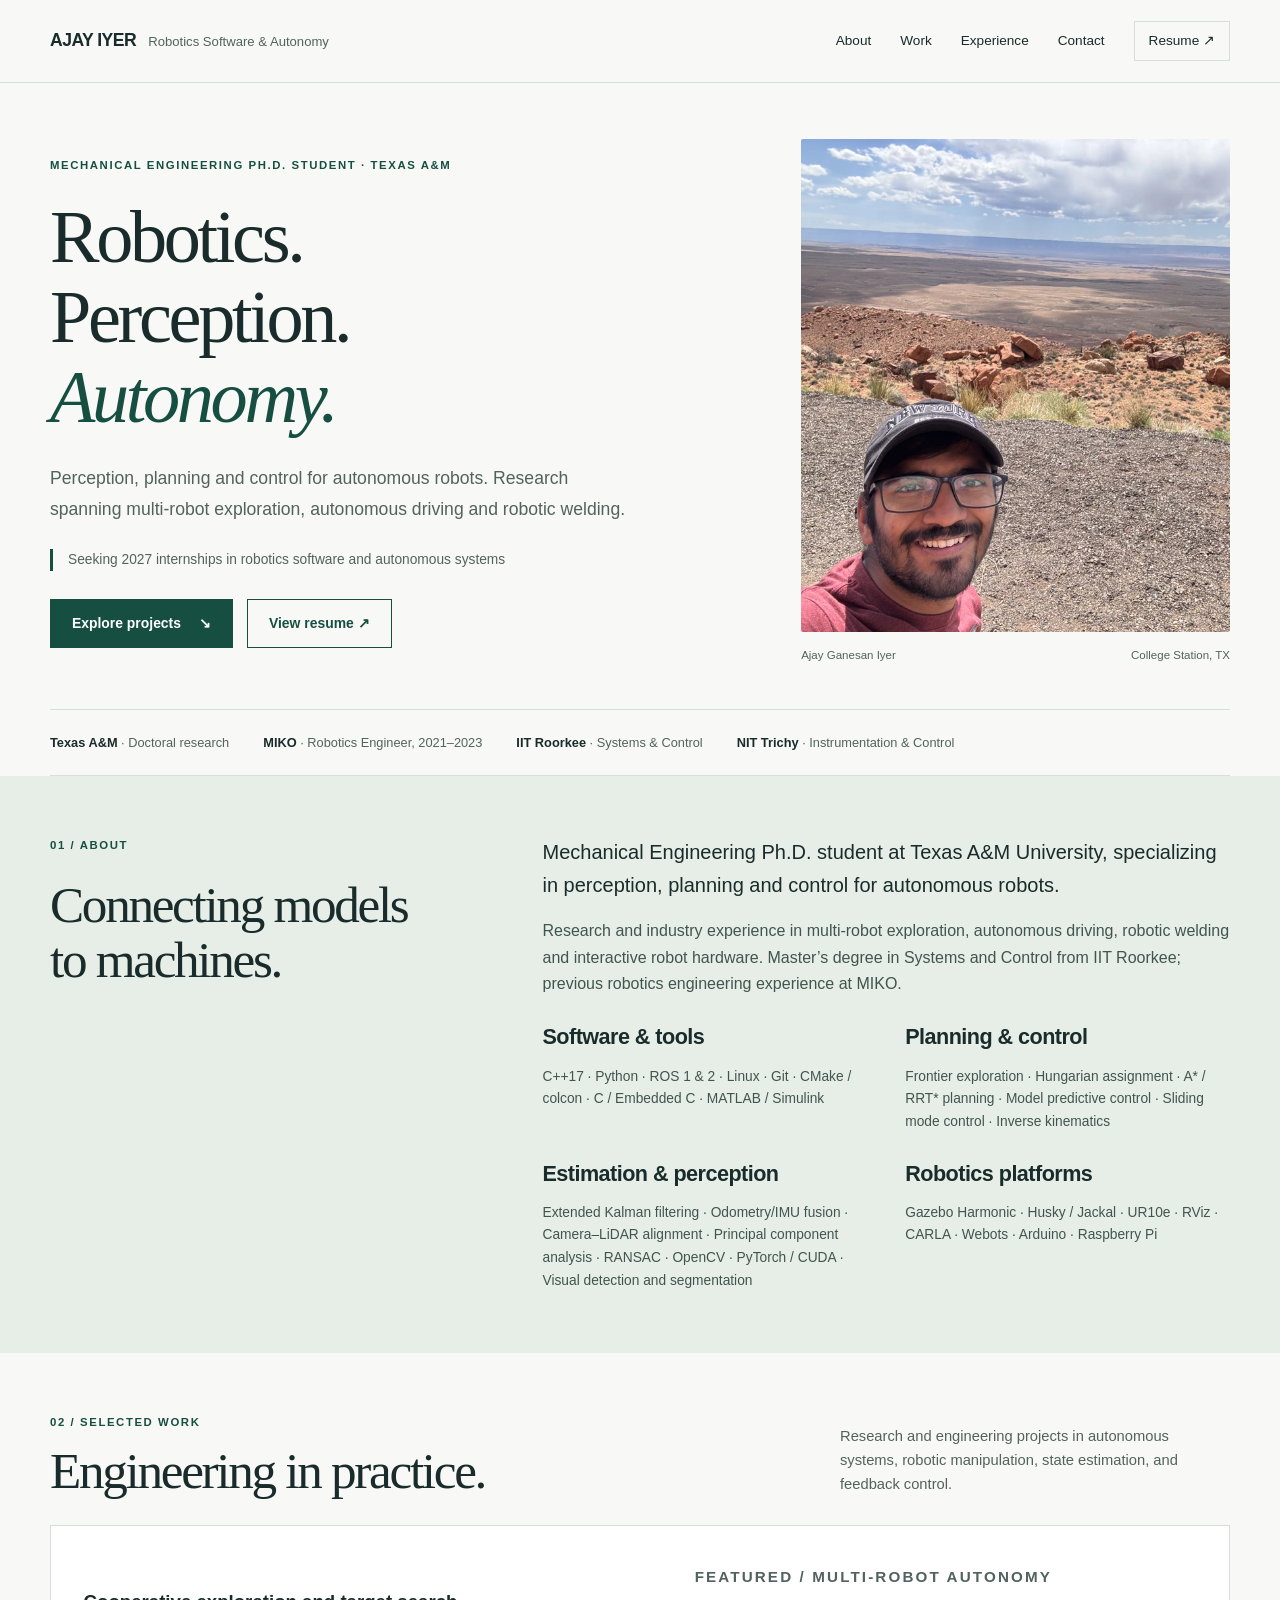
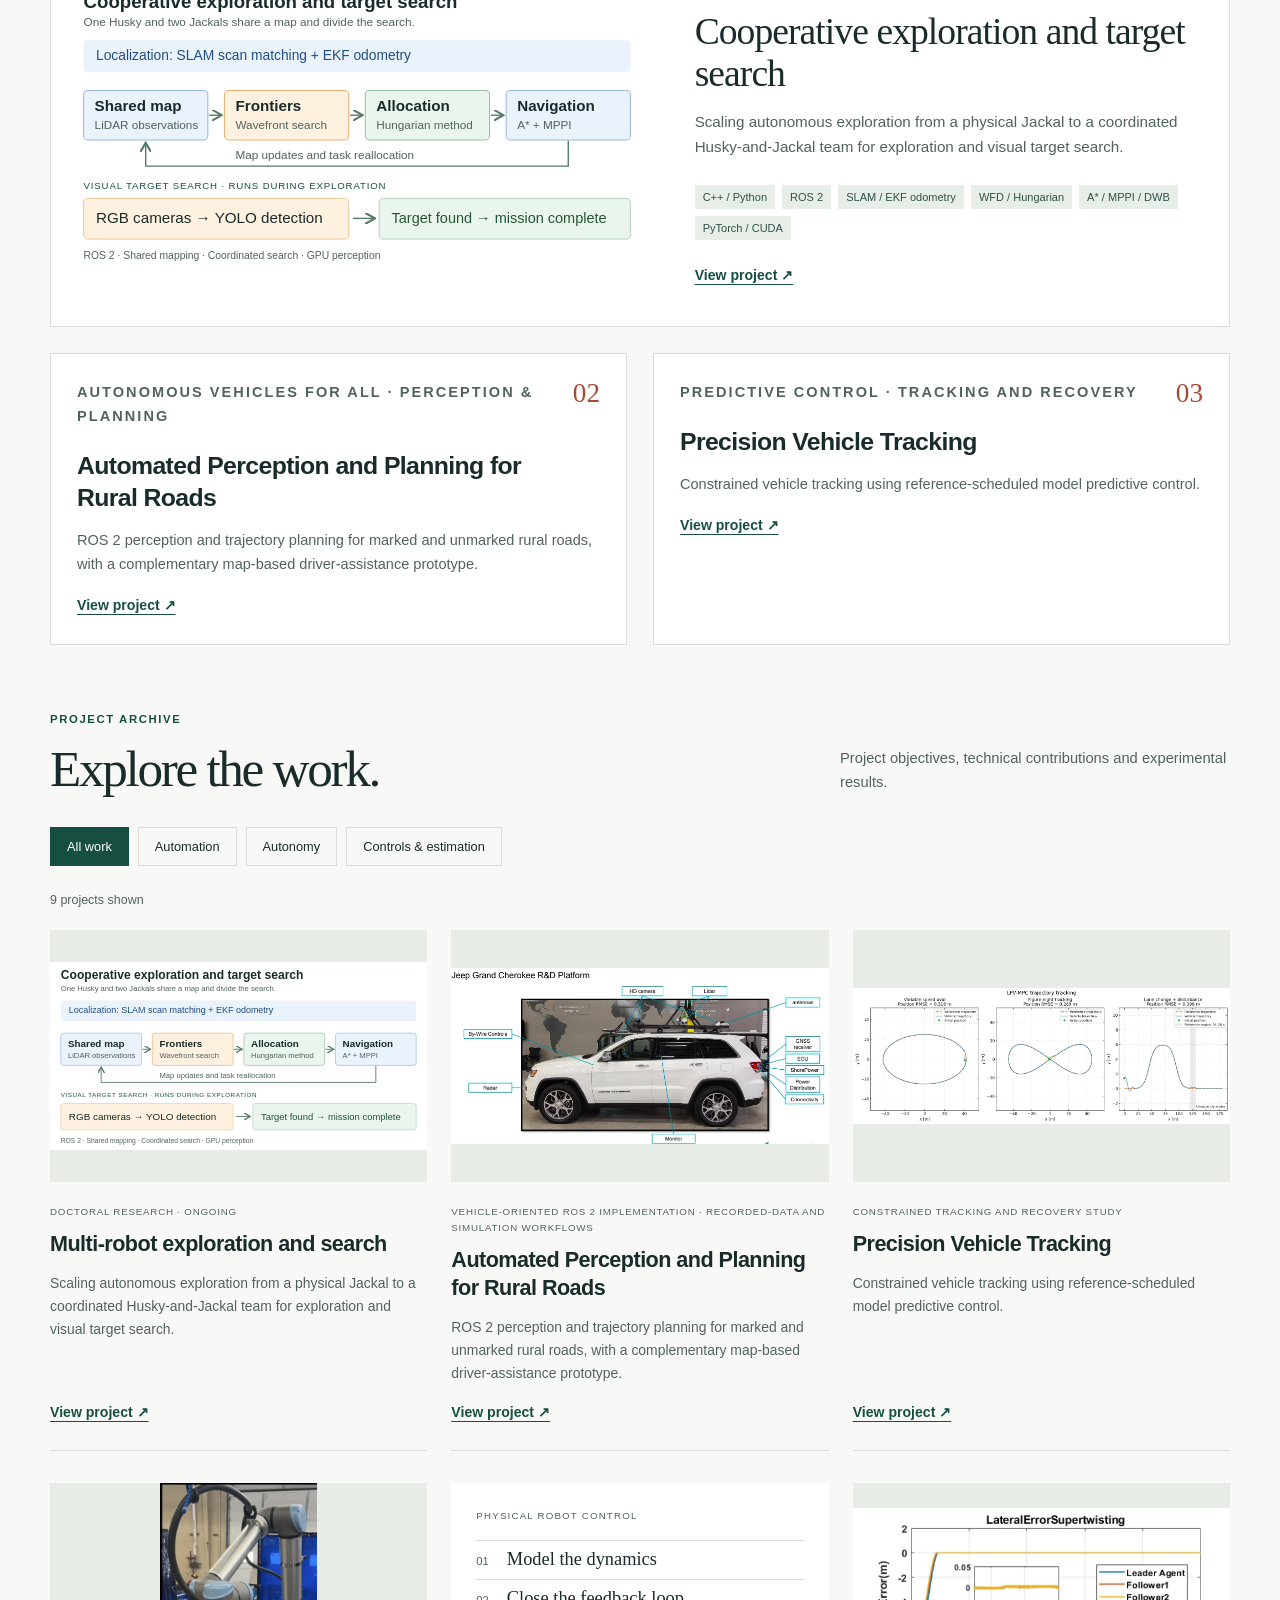
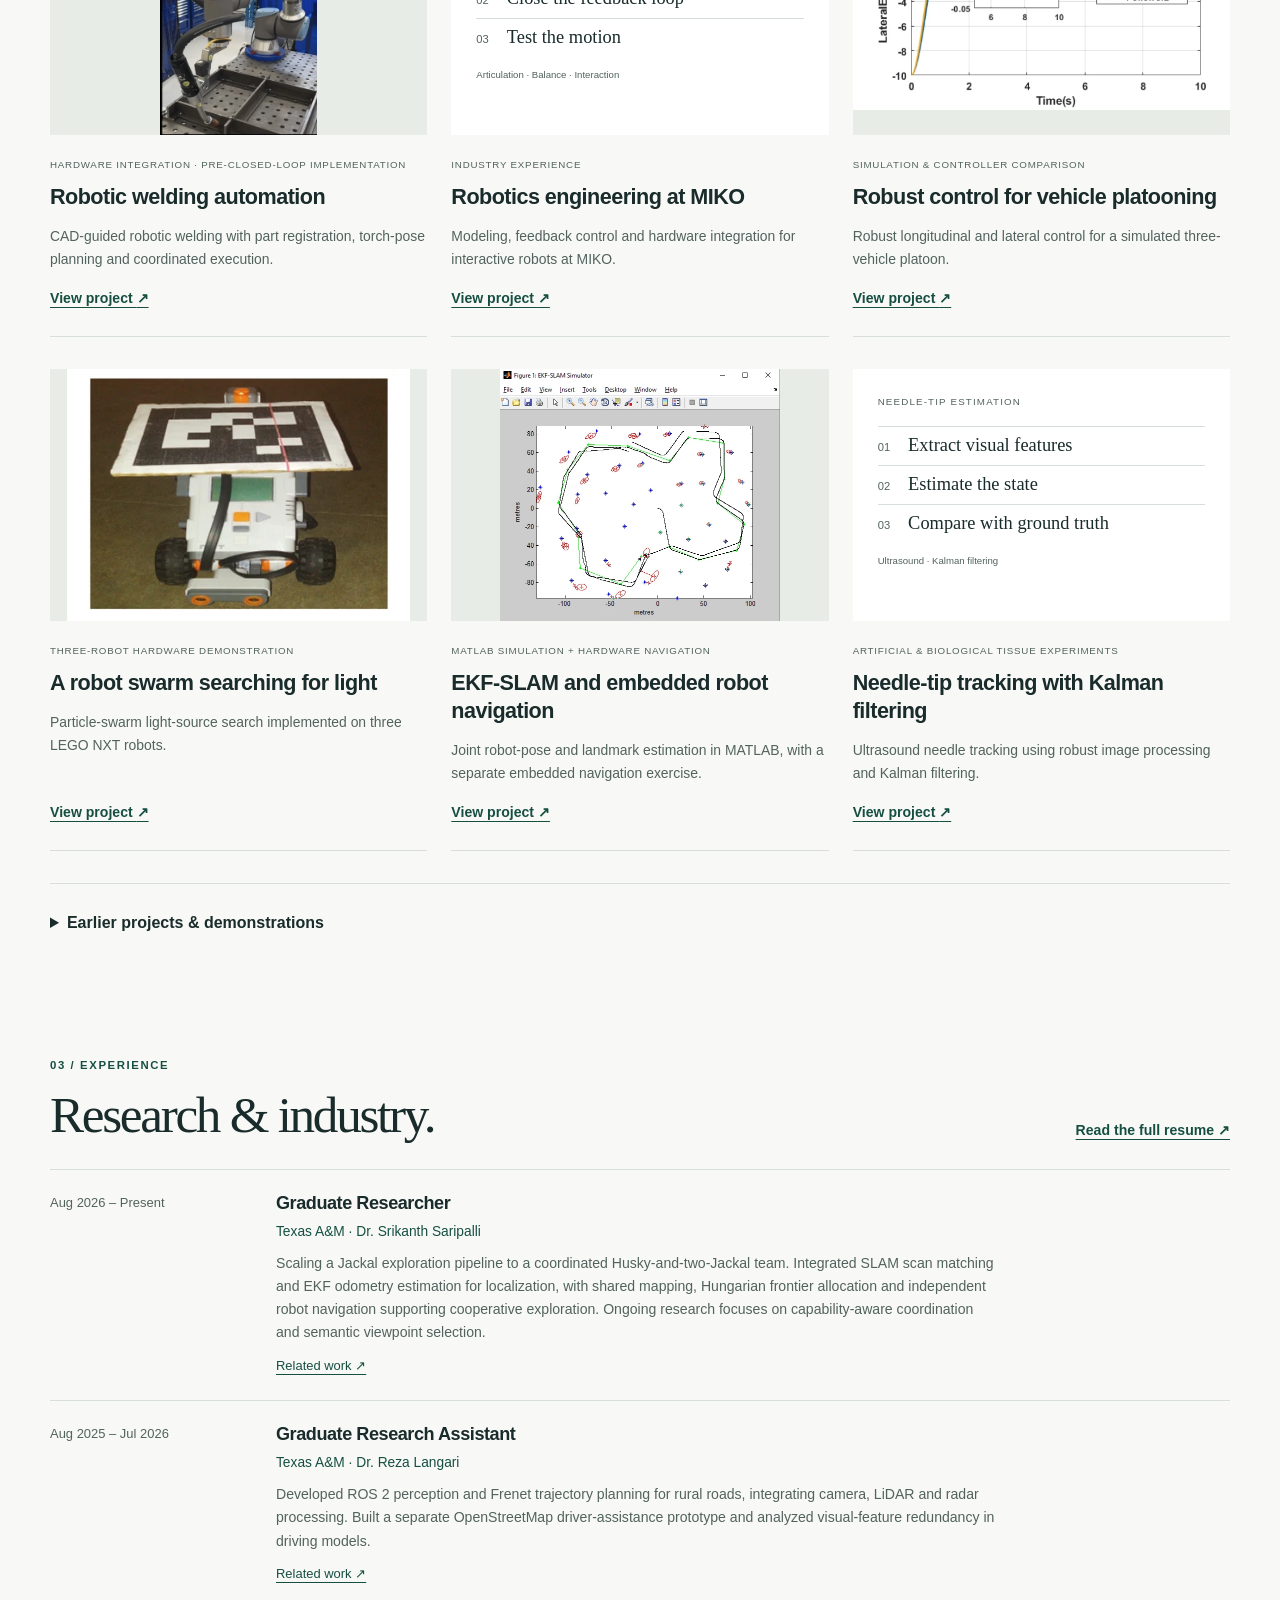
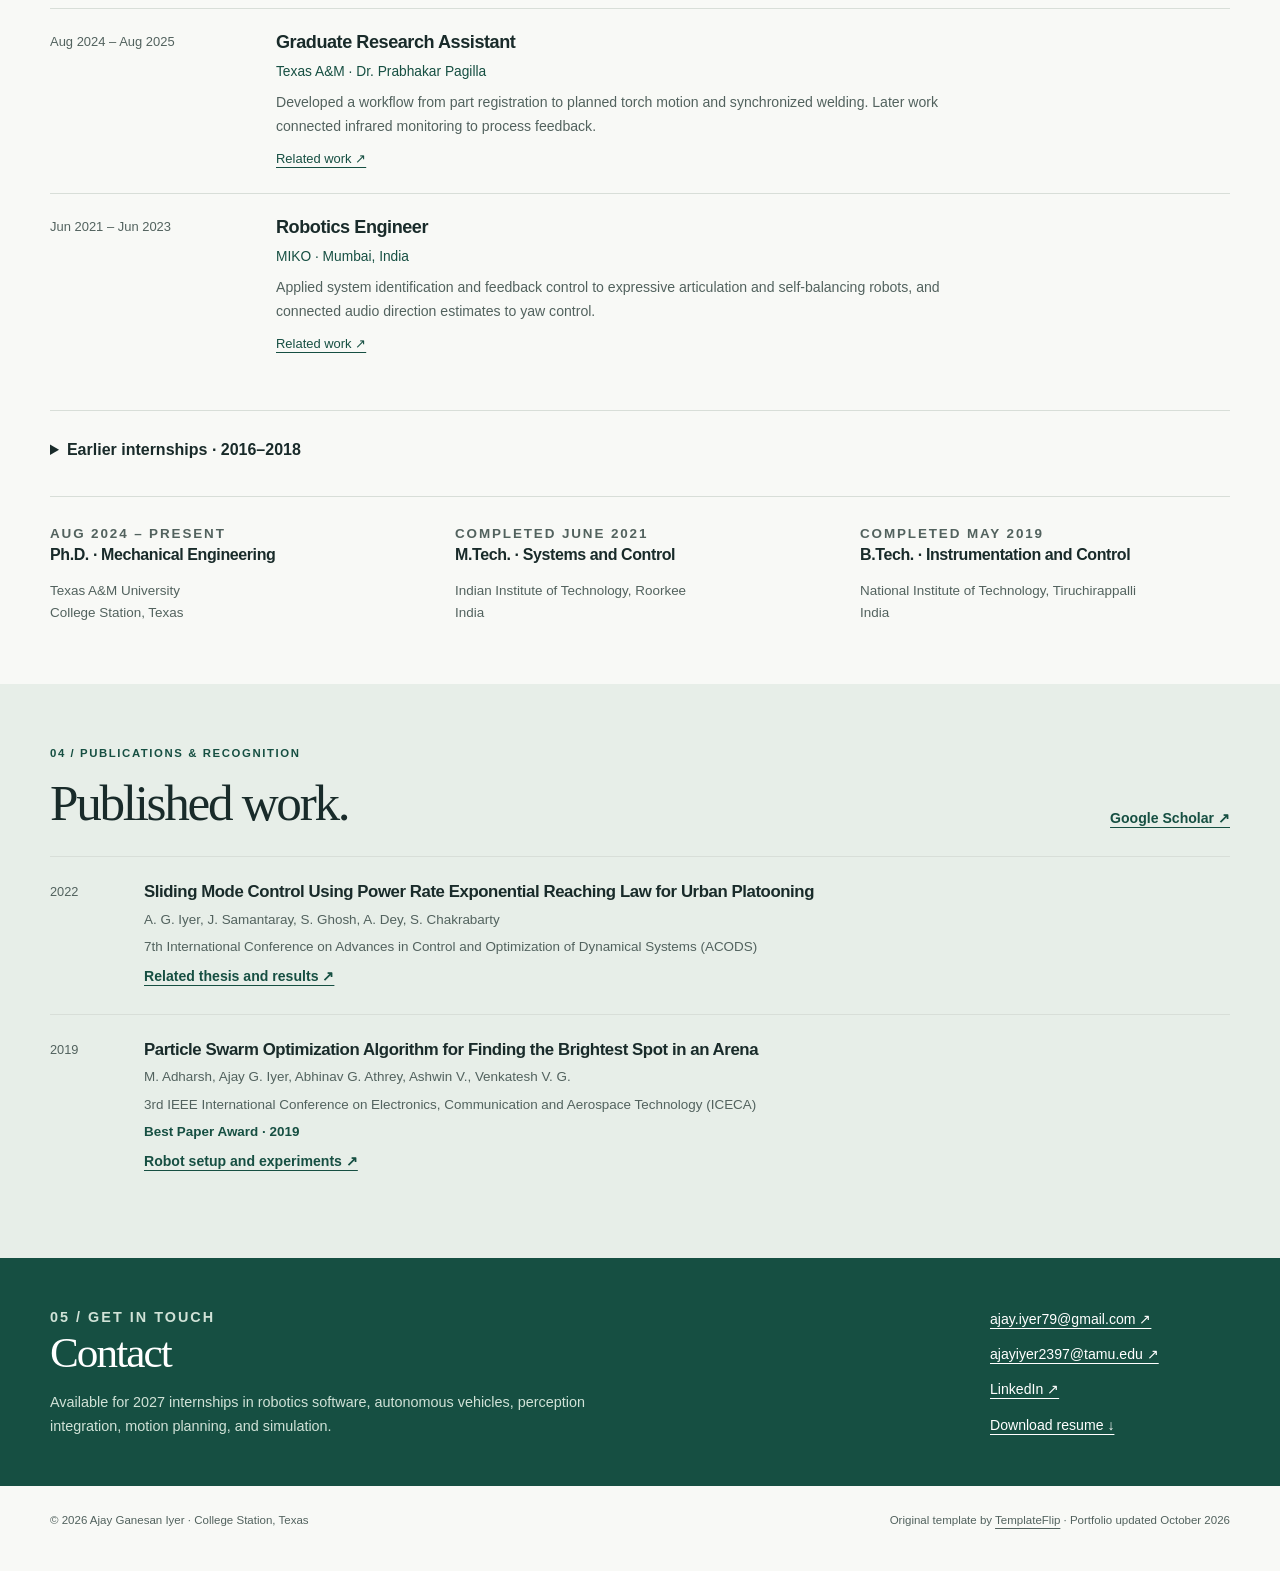
==== index.html @ afddea3d "update website" ====
<!doctype html>
<html lang="en"><head><meta charset="utf-8"><meta name="viewport" content="width=device-width, initial-scale=1">
<title>Ajay Iyer | Robotics Software &amp; Autonomous Systems</title><meta name="description" content="Robotics software portfolio: C++17, ROS 2, multi-robot exploration, PyTorch CUDA perception, autonomous vehicles and motion control. Mechanical Engineering Ph.D. student at Texas A&amp;M.">
<meta name="theme-color" content="#164f42"><meta property="og:title" content="Ajay Iyer | Robotics Software &amp; Autonomous Systems"><meta property="og:description" content="Robotics software portfolio: C++17, ROS 2, multi-robot exploration, PyTorch CUDA perception, autonomous vehicles and motion control. Mechanical Engineering Ph.D. student at Texas A&amp;M."><meta property="og:type" content="website">
<link rel="icon" href="assets/favicon.svg" type="image/svg+xml"><link rel="stylesheet" href="assets/site.css"><script src="assets/site.js" defer></script></head><body id="top">
<a class="skip" href="#main">Skip to content</a><header class="site-header"><div class="container header-inner">
<a class="brand" href="#top">AJAY IYER<span>Robotics Software & Autonomy</span></a>
<button class="menu-toggle" type="button" aria-expanded="false" aria-controls="navigation">Menu</button>
<nav class="nav" id="navigation" aria-label="Main navigation"><a href="#about">About</a><a href="#portfolio">Work</a><a href="#experience">Experience</a><a href="#contact">Contact</a><a class="nav-resume" href="assets/documents/Ajay_Iyer_Resume.pdf?v=cc300dd7d129">Resume ↗</a></nav>
</div></header><main id="main"><div class="container"><section class="hero" aria-labelledby="hero-title"><div>
<p class="eyebrow">Mechanical Engineering Ph.D. student · Texas A&M</p><h1 id="hero-title">Robotics.<br>Perception.<br><em>Autonomy.</em></h1>
<p class="intro">Perception, planning and control for autonomous robots. Research spanning multi-robot exploration, autonomous driving and robotic welding.</p>
<p class="availability">Seeking 2027 internships in robotics software and autonomous systems</p>
<div class="actions"><a class="button" href="#portfolio">Explore projects <span aria-hidden="true">↘</span></a><a class="button secondary" href="assets/documents/Ajay_Iyer_Resume.pdf?v=cc300dd7d129">View resume ↗</a></div></div>
<figure class="hero-portrait"><img src="assets/images/ajay-iyer.webp" width="1000" height="750" alt="Ajay Iyer outdoors overlooking a canyon" fetchpriority="high"><figcaption class="photo-note"><span>Ajay Ganesan Iyer</span><span>College Station, TX</span></figcaption></figure></section>
<div class="credentials"><span><strong>Texas A&M</strong> · Doctoral research</span><span><strong>MIKO</strong> · Robotics Engineer, 2021–2023</span><span><strong>IIT Roorkee</strong> · Systems & Control</span><span><strong>NIT Trichy</strong> · Instrumentation & Control</span></div></div>
<section class="section about-band" id="about"><div class="container about-layout"><div><p class="eyebrow">01 / About</p><h2>Connecting models<br>to machines.</h2></div><div class="about-copy"><p class="lead">Mechanical Engineering Ph.D. student at Texas A&M University, specializing in perception, planning and control for autonomous robots.</p><p>Research and industry experience in multi-robot exploration, autonomous driving, robotic welding and interactive robot hardware. Master’s degree in Systems and Control from IIT Roorkee; previous robotics engineering experience at MIKO.</p>
<div class="skills-grid" id="skill"><div><h3>Software & tools</h3><p>C++17 · Python · ROS 1 & 2 · Linux · Git · CMake / colcon · C / Embedded C · MATLAB / Simulink</p></div><div><h3>Planning & control</h3><p>Frontier exploration · Hungarian assignment · A* / RRT* planning · Model predictive control · Sliding mode control · Inverse kinematics</p></div><div><h3>Estimation & perception</h3><p>Extended Kalman filtering · Odometry/IMU fusion · Camera–LiDAR alignment · Principal component analysis · RANSAC · OpenCV · PyTorch / CUDA · Visual detection and segmentation</p></div><div><h3>Robotics platforms</h3><p>Gazebo Harmonic · Husky / Jackal · UR10e · RViz · CARLA · Webots · Arduino · Raspberry Pi</p></div></div></div></div></section>
<section class="section" id="portfolio"><div class="container"><div class="section-heading"><div><p class="eyebrow">02 / Selected work</p><h2>Engineering in practice.</h2></div><p>Research and engineering projects in autonomous systems, robotic manipulation, state estimation, and feedback control.</p></div><article class="featured"><a class="feature-visual" href="projects/frontier-exploration.html" aria-label="Explore multi-robot autonomy"><img src="assets/images/exploration-architecture.svg" alt="Cooperative exploration workflow: SLAM scan matching and EKF odometry estimation support localization and shared LiDAR mapping, followed by wavefront frontier detection, Hungarian task allocation, and A* planning with MPPI control. Camera-based target detection runs alongside exploration." loading="lazy" decoding="async"></a><div class="feature-content"><p class="eyebrow">Featured / Multi-robot autonomy</p><h3>Cooperative exploration and target search</h3><p>Scaling autonomous exploration from a physical Jackal to a coordinated Husky-and-Jackal team for exploration and visual target search.</p><ul class="tag-list" aria-label="Tools and methods"><li>C++ / Python</li><li>ROS 2</li><li>SLAM / EKF odometry</li><li>WFD / Hungarian</li><li>A* / MPPI / DWB</li><li>PyTorch / CUDA</li></ul><a class="text-link" href="projects/frontier-exploration.html">View project ↗</a></div></article><div class="feature-bottom"><article class="compact-feature"><span class="number">02</span><p class="eyebrow">Autonomous Vehicles for All · Perception &amp; planning</p><h3>Automated Perception and Planning for Rural Roads</h3><p>ROS 2 perception and trajectory planning for marked and unmarked rural roads, with a complementary map-based driver-assistance prototype.</p><a class="text-link" href="projects/autonomous-vehicles.html">View project ↗</a></article><article class="compact-feature"><span class="number">03</span><p class="eyebrow">Predictive control · Tracking and recovery</p><h3>Precision Vehicle Tracking</h3><p>Constrained vehicle tracking using reference-scheduled model predictive control.</p><a class="text-link" href="projects/vehicle-mpc.html">View project ↗</a></article></div><div class="section-heading" style="margin-top:65px"><div><p class="eyebrow">Project archive</p><h2>Explore the work.</h2></div><p>Project objectives, technical contributions and experimental results.</p></div>
<div class="project-filters" role="group" aria-label="Filter projects"><button class="filter" data-filter="all" aria-pressed="true">All work</button><button class="filter" data-filter="automation" aria-pressed="false">Automation</button><button class="filter" data-filter="autonomy" aria-pressed="false">Autonomy</button><button class="filter" data-filter="controls" aria-pressed="false">Controls & estimation</button></div><p id="filter-status" class="filter-status" role="status" aria-live="polite">9 projects shown</p><div class="project-grid"><article class="project-card" data-category="autonomy"><a class="card-image" href="projects/frontier-exploration.html" aria-label="Explore Cooperative exploration and target search"><img src="assets/images/exploration-architecture.svg" alt="Cooperative exploration workflow: SLAM scan matching and EKF odometry estimation support localization and shared LiDAR mapping, followed by wavefront frontier detection, Hungarian task allocation, and A* planning with MPPI control. Camera-based target detection runs alongside exploration." loading="lazy" decoding="async"></a><div class="status">Doctoral research · Ongoing</div><h3><a href="projects/frontier-exploration.html">Multi-robot exploration and search</a></h3><p>Scaling autonomous exploration from a physical Jackal to a coordinated Husky-and-Jackal team for exploration and visual target search.</p><a class="text-link" href="projects/frontier-exploration.html">View project <span aria-hidden="true">↗</span></a></article><article class="project-card" data-category="autonomy"><a class="card-image" href="projects/autonomous-vehicles.html" aria-label="Explore Automated Perception and Planning for Rural Roads"><img src="assets/images/ava-vehicle.webp" alt="Annotated AVA research vehicle with its sensor locations" loading="lazy" decoding="async"></a><div class="status">Vehicle-oriented ROS 2 implementation · recorded-data and simulation workflows</div><h3><a href="projects/autonomous-vehicles.html">Automated Perception and Planning for Rural Roads</a></h3><p>ROS 2 perception and trajectory planning for marked and unmarked rural roads, with a complementary map-based driver-assistance prototype.</p><a class="text-link" href="projects/autonomous-vehicles.html">View project <span aria-hidden="true">↗</span></a></article><article class="project-card" data-category="controls"><a class="card-image" href="projects/vehicle-mpc.html" aria-label="Explore Precision Vehicle Tracking and Disturbance Recovery"><img src="assets/images/vehicle-tracking-paths.webp" alt="Vehicle tracking plots for an oval, figure-eight, and disturbed lane-change route, with full-run position errors" loading="lazy" decoding="async"></a><div class="status">Constrained tracking and recovery study</div><h3><a href="projects/vehicle-mpc.html">Precision Vehicle Tracking</a></h3><p>Constrained vehicle tracking using reference-scheduled model predictive control.</p><a class="text-link" href="projects/vehicle-mpc.html">View project <span aria-hidden="true">↗</span></a></article><article class="project-card" data-category="automation"><a class="card-image" href="projects/welding-automation.html" aria-label="Explore Robotic welding automation"><img src="assets/images/weld-hardware.webp" alt="UR10e robot and welding torch in the project work cell" loading="lazy" decoding="async"></a><div class="status">Hardware integration · Pre-closed-loop implementation</div><h3><a href="projects/welding-automation.html">Robotic welding automation</a></h3><p>CAD-guided robotic welding with part registration, torch-pose planning and coordinated execution.</p><a class="text-link" href="projects/welding-automation.html">View project <span aria-hidden="true">↗</span></a></article><article class="project-card" data-category="automation"><a class="card-image" href="projects/miko-robotics.html" aria-label="Explore Robot motion and feedback control at MIKO"><div class="diagram-preview"><p class="diagram-title">Physical robot control</p><div class="flow-line"><span>01</span>Model the dynamics</div><div class="flow-line"><span>02</span>Close the feedback loop</div><div class="flow-line"><span>03</span>Test the motion</div><small>Articulation · Balance · Interaction</small></div></a><div class="status">Industry experience</div><h3><a href="projects/miko-robotics.html">Robotics engineering at MIKO</a></h3><p>Modeling, feedback control and hardware integration for interactive robots at MIKO.</p><a class="text-link" href="projects/miko-robotics.html">View project <span aria-hidden="true">↗</span></a></article><article class="project-card" data-category="controls"><a class="card-image" href="projects/vehicle-platooning.html" aria-label="Explore Robust control for vehicle platooning"><img src="assets/images/platoon-lateral.webp" alt="Master&#x27;s thesis plot of lateral tracking error using super-twisting control" loading="lazy" decoding="async"></a><div class="status">Simulation &amp; controller comparison</div><h3><a href="projects/vehicle-platooning.html">Robust control for vehicle platooning</a></h3><p>Robust longitudinal and lateral control for a simulated three-vehicle platoon.</p><a class="text-link" href="projects/vehicle-platooning.html">View project <span aria-hidden="true">↗</span></a></article><article class="project-card" data-category="autonomy"><a class="card-image" href="projects/robot-swarm.html" aria-label="Explore A robot swarm searching for light"><img src="assets/images/pso-robot.webp" alt="LEGO NXT robot carrying an ArUco tracking marker" loading="lazy" decoding="async"></a><div class="status">Three-robot hardware demonstration</div><h3><a href="projects/robot-swarm.html">A robot swarm searching for light</a></h3><p>Particle-swarm light-source search implemented on three LEGO NXT robots.</p><a class="text-link" href="projects/robot-swarm.html">View project <span aria-hidden="true">↗</span></a></article><article class="project-card" data-category="autonomy"><a class="card-image" href="projects/ekf-slam.html" aria-label="Explore EKF-SLAM and embedded robot navigation"><img src="assets/images/slam-map.webp" alt="MATLAB EKF-SLAM simulation showing a robot path and landmark estimates" loading="lazy" decoding="async"></a><div class="status">MATLAB simulation + hardware navigation</div><h3><a href="projects/ekf-slam.html">EKF-SLAM and embedded robot navigation</a></h3><p>Joint robot-pose and landmark estimation in MATLAB, with a separate embedded navigation exercise.</p><a class="text-link" href="projects/ekf-slam.html">View project <span aria-hidden="true">↗</span></a></article><article class="project-card" data-category="controls"><a class="card-image" href="projects/needle-tracking.html" aria-label="Explore Needle-tip tracking with Kalman filtering"><div class="diagram-preview"><p class="diagram-title">Needle-tip estimation</p><div class="flow-line"><span>01</span>Extract visual features</div><div class="flow-line"><span>02</span>Estimate the state</div><div class="flow-line"><span>03</span>Compare with ground truth</div><small>Ultrasound · Kalman filtering</small></div></a><div class="status">Artificial &amp; biological tissue experiments</div><h3><a href="projects/needle-tracking.html">Needle-tip tracking with Kalman filtering</a></h3><p>Ultrasound needle tracking using robust image processing and Kalman filtering.</p><a class="text-link" href="projects/needle-tracking.html">View project <span aria-hidden="true">↗</span></a></article></div><details class="extra-work"><summary>Earlier projects & demonstrations</summary><div class="extra-grid"><div><h3>UAV modeling and control</h3><p>A 2019 control-systems course project exploring UAV dynamics and control in MATLAB. The original simulation demonstration is available below.</p><a class="text-link" href="https://drive.google.com/file/d/1HM16QL9dJMWermskILlDSCBvRlfYO1c8/view">Open drone-control demonstration ↗</a></div><div><h3>Industrial and embedded control</h3><p>Earlier internships included PID and ON–OFF control for an absorption heat transformer at TU Berlin, PLC–LabVIEW communication, and a seat-stabilization prototype at NITIE.</p><a class="text-link" href="#earlier-experience">See earlier experience ↓</a></div></div><figure class="media-demo"><video controls preload="none" aria-label="UAV control simulation"><source src="images/drone_control%20(1080p).mp4" type="video/mp4">Your browser does not support video. <a href="images/drone_control%20(1080p).mp4">Download the demonstration.</a></video><figcaption>UAV control simulation · 2019 course project.</figcaption></figure></details></div></section>
<section class="section" id="experience"><div class="container"><div class="section-heading"><div><p class="eyebrow">03 / Experience</p><h2>Research & industry.</h2></div><a class="text-link" href="assets/documents/Ajay_Iyer_Resume.pdf?v=cc300dd7d129">Read the full resume ↗</a></div><article class="timeline-row"><div class="timeline-date">Aug 2026 – Present</div><div><h3>Graduate Researcher</h3><p class="role">Texas A&M · Dr. Srikanth Saripalli</p><p>Scaling a Jackal exploration pipeline to a coordinated Husky-and-two-Jackal team. Integrated SLAM scan matching and EKF odometry estimation for localization, with shared mapping, Hungarian frontier allocation and independent robot navigation supporting cooperative exploration. Ongoing research focuses on capability-aware coordination and semantic viewpoint selection.</p><a href="projects/frontier-exploration.html">Related work ↗</a></div></article><article class="timeline-row"><div class="timeline-date">Aug 2025 – Jul 2026</div><div><h3>Graduate Research Assistant</h3><p class="role">Texas A&M · Dr. Reza Langari</p><p>Developed ROS 2 perception and Frenet trajectory planning for rural roads, integrating camera, LiDAR and radar processing. Built a separate OpenStreetMap driver-assistance prototype and analyzed visual-feature redundancy in driving models.</p><a href="projects/autonomous-vehicles.html">Related work ↗</a></div></article><article class="timeline-row"><div class="timeline-date">Aug 2024 – Aug 2025</div><div><h3>Graduate Research Assistant</h3><p class="role">Texas A&M · Dr. Prabhakar Pagilla</p><p>Developed a workflow from part registration to planned torch motion and synchronized welding. Later work connected infrared monitoring to process feedback.</p><a href="projects/welding-automation.html">Related work ↗</a></div></article><article class="timeline-row"><div class="timeline-date">Jun 2021 – Jun 2023</div><div><h3>Robotics Engineer</h3><p class="role">MIKO · Mumbai, India</p><p>Applied system identification and feedback control to expressive articulation and self-balancing robots, and connected audio direction estimates to yaw control.</p><a href="projects/miko-robotics.html">Related work ↗</a></div></article><details class="extra-work" id="earlier-experience"><summary>Earlier internships · 2016–2018</summary><div class="extra-grid"><article><h3>Technical University of Berlin</h3><p>May–Jul 2018 · Simulation and control of absorption heat transformers using Siemens TIA Portal, PID and ON–OFF control, and communication between LabVIEW and PLC systems.</p></article><article><h3>Indian Institute of Technology, Bombay</h3><p>Jun–Jul 2017 · EKF-SLAM simulation in MATLAB and embedded obstacle-avoiding navigation on a SPARK-V robot.</p><a href="projects/ekf-slam.html">Read the project ↗</a></article><article><h3>NITIE · Seat stabilization</h3><p>Dec 2017 · A PID-controlled seat-stabilization prototype and physiological monitoring using heart-rate and accelerometer sensors.</p></article><article><h3>NITIE · AGV study</h3><p>Dec 2016–Jan 2017 · Study of automated guided vehicles, sensor classifications, and embedded sensing for interaction systems.</p></article></div></details>
<div class="education"><article><p class="eyebrow">Aug 2024 – Present</p><h3>Ph.D. · Mechanical Engineering</h3><p>Texas A&M University<br>College Station, Texas</p></article><article><p class="eyebrow">Completed June 2021</p><h3>M.Tech. · Systems and Control</h3><p>Indian Institute of Technology, Roorkee<br>India</p></article><article><p class="eyebrow">Completed May 2019</p><h3>B.Tech. · Instrumentation and Control</h3><p>National Institute of Technology, Tiruchirappalli<br>India</p></article></div></div></section>
<section class="section about-band" id="publications"><div class="container"><div class="section-heading"><div><p class="eyebrow">04 / Publications & recognition</p><h2>Published work.</h2></div><a class="text-link" href="https://scholar.google.com/citations?user=XCSeehYAAAAJ&hl=en">Google Scholar ↗</a></div>
<article class="publication"><div class="year">2022</div><div><h3>Sliding Mode Control Using Power Rate Exponential Reaching Law for Urban Platooning</h3><p>A. G. Iyer, J. Samantaray, S. Ghosh, A. Dey, S. Chakrabarty</p><p>7th International Conference on Advances in Control and Optimization of Dynamical Systems (ACODS)</p><a class="text-link" href="projects/vehicle-platooning.html">Related thesis and results ↗</a></div></article>
<article class="publication"><div class="year">2019</div><div><h3>Particle Swarm Optimization Algorithm for Finding the Brightest Spot in an Arena</h3><p>M. Adharsh, Ajay G. Iyer, Abhinav G. Athrey, Ashwin V., Venkatesh V. G.</p><p>3rd IEEE International Conference on Electronics, Communication and Aerospace Technology (ICECA)</p><p class="award">Best Paper Award · 2019</p><a class="text-link" href="projects/robot-swarm.html">Robot setup and experiments ↗</a></div></article></div></section>
<section class="contact" id="contact"><div class="container contact-layout"><div><p class="eyebrow">05 / Get in touch</p><h2>Contact</h2><p>Available for 2027 internships in robotics software, autonomous vehicles, perception integration, motion planning, and simulation.</p></div><div class="contact-links"><a href="mailto:ajay.iyer79@gmail.com">ajay.iyer79@gmail.com ↗</a><a href="mailto:ajayiyer2397@tamu.edu">ajayiyer2397@tamu.edu ↗</a><a href="https://www.linkedin.com/in/ajay-iyer-792299116/">LinkedIn ↗</a><a href="assets/documents/Ajay_Iyer_Resume.pdf?v=cc300dd7d129" download>Download resume ↓</a></div></div></section></main><footer class="site-footer"><div class="container footer-inner"><p>© 2026 Ajay Ganesan Iyer · College Station, Texas</p><p>Original template by <a href="https://templateflip.com">TemplateFlip</a> · Portfolio updated October 2026</p></div></footer></body></html>
---- assets/site.css ----
:root{--paper:#f8f9f6;--ink:#192b2a;--muted:#52625e;--line:#d8ded8;--green:#164f42;--pale:#e7eee8;--white:#fff;--accent:#a24d37}*{box-sizing:border-box}html{scroll-behavior:smooth;scroll-padding-top:100px}body{margin:0;background:var(--paper);color:var(--ink);font-family:Arial,Helvetica,sans-serif;font-size:16px;line-height:1.65}a{color:var(--green);text-underline-offset:4px}a:hover{color:#9a432f}button,a{-webkit-tap-highlight-color:transparent}button{font:inherit;cursor:pointer}a:focus-visible,button:focus-visible,summary:focus-visible{outline:3px solid var(--accent);outline-offset:5px}img{display:block;max-width:100%;height:auto}figure{margin:0}h1,h2,h3,h4,p{margin-top:0}h1,h2{font-family:Georgia,'Times New Roman',serif;font-weight:400;line-height:1.08;letter-spacing:-.045em}h1{font-size:clamp(3rem,5.8vw,5.5rem);margin-bottom:26px}h2{font-size:clamp(2.25rem,4vw,3.6rem);margin-bottom:22px}h3{font-size:1.35rem;line-height:1.3;letter-spacing:-.025em;margin-bottom:14px}h4{font-size:1.02rem;margin-bottom:8px}p{margin-bottom:16px}.container{width:min(1180px,calc(100% - 80px));margin-inline:auto}.skip{position:fixed;top:-80px;left:20px;z-index:99;background:white;padding:12px}.skip:focus{top:10px}.site-header{position:sticky;top:0;z-index:20;background:rgba(248,249,246,.97);border-bottom:1px solid var(--line)}.header-inner{min-height:82px;display:flex;align-items:center;justify-content:space-between;gap:25px}.brand{color:var(--ink);text-decoration:none;font-weight:700;font-size:1.1rem;letter-spacing:-.03em}.brand span{color:var(--muted);font-weight:400;margin-left:12px;font-size:.82rem;letter-spacing:0}.nav{display:flex;align-items:center;gap:29px}.nav a{font-size:.85rem;text-decoration:none;color:var(--ink)}.nav a:hover{text-decoration:underline}.nav .nav-resume{border:1px solid var(--line);padding:8px 14px}.menu-toggle{display:none;background:transparent;border:1px solid var(--line);padding:6px 12px}.eyebrow{font-size:.71rem;text-transform:uppercase;letter-spacing:.14em;font-weight:700;color:var(--green);margin-bottom:22px}.hero{padding:56px 0 44px;display:grid;grid-template-columns:1.35fr .85fr;gap:70px;align-items:center}.hero h1 em{font-weight:400;color:var(--green)}.hero .intro{font-size:1.1rem;max-width:590px;color:var(--muted);line-height:1.75}.hero-portrait{position:relative}.hero-portrait img{width:100%;aspect-ratio:4/4.6;object-fit:cover;object-position:28% 70%;border-radius:2px}.photo-note{display:flex;justify-content:space-between;gap:10px;font-size:.72rem;color:var(--muted);padding-top:14px}.actions{display:flex;align-items:center;flex-wrap:wrap;gap:14px;margin-top:28px}.button{display:inline-flex;justify-content:center;align-items:center;gap:18px;text-decoration:none;background:var(--green);color:white;border:1px solid var(--green);padding:12px 21px;font-size:.87rem;font-weight:600}.button:hover{background:#103a30;color:white}.button.secondary{background:transparent;color:var(--green)}.button.secondary:hover{background:var(--pale)}.text-link{font-size:.88rem;font-weight:600}.credentials{display:flex;flex-wrap:wrap;gap:16px 34px;padding:22px 0;border-top:1px solid var(--line);border-bottom:1px solid var(--line);font-size:.8rem;color:var(--muted)}.credentials strong{color:var(--ink);font-weight:600}.section{padding:60px 0}.section-heading{display:flex;align-items:end;justify-content:space-between;gap:36px;margin-bottom:26px}.section-heading h2{margin-bottom:0}.section-heading>p{max-width:390px;font-size:.92rem;color:var(--muted);margin-bottom:2px}.section-heading .eyebrow{margin-bottom:12px}.featured{display:grid;grid-template-columns:1.08fr 1fr;border:1px solid var(--line);background:white;margin-bottom:26px}.feature-visual{min-height:400px;background:var(--white);display:flex;align-items:center;overflow:hidden}.feature-visual>img{width:100%;height:100%;max-height:530px;object-fit:cover}.feature-content{padding:32px;display:flex;flex-direction:column;justify-content:center}.feature-content h3{font-family:Georgia,serif;font-size:2.35rem;font-weight:400;line-height:1.12}.feature-content>p{color:var(--muted);font-size:.95rem}.status{font-size:.68rem;letter-spacing:.08em;text-transform:uppercase;color:var(--muted);margin-bottom:16px}.tag-list{display:flex;gap:7px;flex-wrap:wrap;margin:10px 0 24px;list-style:none;padding:0}.tag-list li{font-size:.69rem;padding:3px 8px;background:var(--pale);color:#315248}.feature-bottom{display:grid;grid-template-columns:1fr 1fr;gap:26px}.compact-feature{padding:26px;border:1px solid var(--line);background:white}.compact-feature .number{font-family:Georgia,serif;color:var(--accent);font-size:1.7rem;float:right;line-height:1}.compact-feature h3{max-width:85%;font-size:1.55rem}.compact-feature p{font-size:.91rem;color:var(--muted)}.project-filters{display:flex;flex-wrap:wrap;gap:9px;margin:30px 0 24px}.filter{border:1px solid var(--line);padding:8px 16px;font-size:.8rem;background:transparent;color:var(--ink)}.filter[aria-pressed=true]{background:var(--green);border-color:var(--green);color:white}.project-grid{display:grid;grid-template-columns:repeat(3,1fr);gap:32px 24px}.project-card{min-width:0;display:flex;flex-direction:column;border-bottom:1px solid var(--line);padding-bottom:26px}.project-card[hidden]{display:none}.card-image{display:block;min-height:240px;background:#e8ece7;margin-bottom:22px;aspect-ratio:1.5;overflow:hidden;text-decoration:none}.card-image img{width:100%;height:100%;object-fit:contain;transition:transform .25s}.card-image:hover img{transform:scale(1.025)}.project-card .status{font-size:.61rem;margin-bottom:10px}.project-card h3 a{text-decoration:none;color:var(--ink)}.project-card h3 a:hover{text-decoration:underline}.project-card>p{font-size:.87rem;color:var(--muted)}.project-card>.text-link{margin-top:auto;align-self:start}.filter-status{font-size:.78rem;color:var(--muted);margin:0 0 20px}.diagram-preview{width:100%;padding:34px;color:var(--ink);background:var(--white)}.diagram-preview .diagram-title{font-size:.7rem;letter-spacing:.12em;text-transform:uppercase;color:var(--muted);margin-bottom:24px}.diagram-preview .flow-line{font-family:Georgia,serif;font-size:clamp(1.2rem,2.3vw,2.1rem);line-height:1.3;padding:12px 0;border-top:1px solid var(--line)}.diagram-preview .flow-line span{font:normal .7rem Arial;color:var(--muted);margin-right:18px;vertical-align:middle}.diagram-preview small{display:block;font-size:.72rem;color:var(--muted);margin-top:22px}.card-image .diagram-preview{height:100%;padding:25px}.card-image .diagram-title{font-size:.61rem;margin-bottom:16px}.card-image .flow-line{font-size:1.15rem;padding:7px 0}.card-image .diagram-preview small{margin-top:10px;font-size:.6rem}.about-band{background:var(--pale)}.about-layout{display:grid;grid-template-columns:.75fr 1.25fr;gap:80px}.about-copy p{color:#40554d;font-size:1rem}.about-copy .lead{font-size:1.25rem;color:var(--ink)}.skills-grid{display:grid;grid-template-columns:1fr 1fr;gap:26px 38px;margin-top:26px}.skills-grid p{font-size:.86rem;margin:0}.timeline-row{display:grid;grid-template-columns:190px 1fr;gap:36px;padding:22px 0;border-top:1px solid var(--line)}.timeline-date{font-size:.81rem;color:var(--muted)}.timeline-row h3{font-size:1.13rem;margin-bottom:6px}.timeline-row .role{font-size:.86rem;color:var(--green);margin-bottom:8px}.timeline-row p{font-size:.88rem;color:var(--muted);max-width:720px;margin-bottom:0}.timeline-row a{display:inline-block;margin-top:10px;font-size:.81rem}.education{margin-top:32px;border-top:1px solid var(--line);padding-top:26px;display:grid;grid-template-columns:repeat(3,1fr);gap:35px}.education h3{font-size:1rem}.education p{font-size:.84rem;color:var(--muted);margin:0}.publication{border-top:1px solid var(--line);padding:24px 0;display:grid;grid-template-columns:70px 1fr;gap:24px}.publication .year{font-size:.8rem;color:var(--muted)}.publication h3{font-size:1.05rem;margin-bottom:6px}.publication p{font-size:.84rem;color:var(--muted);margin-bottom:5px}.award{font-weight:700;color:var(--green)!important}.extra-work{border-top:1px solid var(--line);padding-top:26px;margin-top:32px}.extra-work summary{font-weight:600;cursor:pointer}.extra-grid{display:grid;grid-template-columns:repeat(2,1fr);gap:30px;margin-top:30px}.extra-grid p{font-size:.87rem;color:var(--muted)}.contact{background:var(--green);color:white;padding:48px 0}.contact-layout{display:flex;justify-content:space-between;align-items:center;gap:45px}.contact h2{margin-bottom:14px;font-size:2.7rem}.contact .eyebrow,.contact p{color:#d0e2d7}.contact p{font-size:.9rem;max-width:580px;margin-bottom:0}.contact a{color:white}.contact-links{display:flex;flex-direction:column;gap:12px;min-width:240px}.contact-links a{font-size:.88rem}.site-footer{padding:25px 0;font-size:.72rem;color:var(--muted)}.footer-inner{display:flex;gap:20px;justify-content:space-between}.site-footer a{color:var(--muted)}.case-header{padding:32px 0 28px}.back-link{font-size:.8rem;display:inline-block;margin-bottom:28px}.case-header h1{font-size:clamp(2.7rem,5vw,4.6rem);max-width:950px}.case-header .dek{font-size:1.14rem;color:var(--muted);max-width:880px}.case-meta{display:grid;grid-template-columns:1fr 1.3fr 1fr;gap:35px;border-top:1px solid var(--line);padding-top:25px;margin-top:30px;font-size:.83rem}.case-meta strong{display:block;font-size:.66rem;text-transform:uppercase;letter-spacing:.1em;margin-bottom:7px;color:var(--muted)}.case-cover{background:white;border:1px solid var(--line)}.case-cover>img{width:100%;max-height:560px;object-fit:contain;padding:25px}.case-cover .diagram-preview{padding:28px 48px}.case-cover figcaption{padding:14px 25px;font-size:.77rem;color:var(--muted);border-top:1px solid var(--line)}.case-layout{display:grid;grid-template-columns:210px 1fr;gap:48px;padding:38px 0 48px}.case-nav{align-self:start;position:sticky;top:115px}.case-nav h2{font-family:Arial;font-size:.7rem;font-weight:700;letter-spacing:.1em;text-transform:uppercase;margin-bottom:20px}.case-nav a{display:block;font-size:.81rem;margin-bottom:13px;text-decoration:none;color:var(--muted)}.case-nav a:hover{text-decoration:underline}.case-body{max-width:850px;min-width:0}.case-body section{margin-bottom:32px}.case-body h2{font-size:2.05rem;margin-bottom:18px}.case-body h3{font-size:1.07rem;margin:22px 0 8px}.case-body p{font-size:.97rem;color:#445650}.process{list-style:none;counter-reset:step;display:flex;flex-wrap:wrap;gap:10px;padding:0;margin:28px 0}.process li{flex:1 1 100px;border:1px solid var(--line);padding:16px 12px;font-size:.72rem;background:white;line-height:1.4}.process li:before{counter-increment:step;content:'0' counter(step);display:block;font:1.1rem Georgia;color:var(--green);margin-bottom:12px}.gallery{display:grid;grid-template-columns:repeat(2,minmax(0,1fr));gap:22px}.gallery figure{background:white;border:1px solid var(--line);align-self:start}.gallery figure a{display:block}.gallery img{width:100%;aspect-ratio:1.4;object-fit:contain;padding:10px}.gallery figcaption{padding:13px 17px;font-size:.74rem;color:var(--muted)}.video-shell{min-height:180px;padding:24px;background:#183d34;display:grid;place-items:center;border:1px solid var(--line);margin:20px 0 12px}.video-button{text-decoration:none;text-align:center;background:transparent;color:white;border:1px solid #90a79b;padding:14px 24px;max-width:85%}.video-button:hover{color:white;background:#24584b}.video-fallback{font-size:.8rem!important}.resources{padding:25px;background:var(--pale)}.resources h2{font-size:1.7rem}.resource-list{padding:0;list-style:none}.resource-list li{margin:12px 0;font-size:.88rem}.source-note{font-size:.75rem!important;border-top:1px solid var(--line);padding-top:16px}.next-project{border-top:1px solid var(--line);padding:32px 0;display:flex;justify-content:space-between;align-items:center;gap:20px}.next-project p{font-size:.72rem;color:var(--muted);margin-bottom:7px}.next-project a{font-size:1rem}.media-demo{max-width:800px;margin-top:30px}.media-demo video{width:100%;background:#172b28}.media-demo figcaption{font-size:.77rem;color:var(--muted);padding-top:10px}
@media(min-width:1600px){.container{width:min(1260px,calc(100% - 120px))}}@media(max-width:1000px){.container{width:calc(100% - 48px)}.nav{gap:18px}.brand span{display:none}.hero{gap:35px}.feature-content{padding:28px}.feature-content h3{font-size:2rem}.project-grid{grid-template-columns:repeat(2,1fr)}.about-layout{gap:40px}.case-layout{grid-template-columns:160px 1fr;gap:35px}.case-meta{gap:20px}.timeline-row{grid-template-columns:160px 1fr}.contact-layout{align-items:start}}@media(max-width:680px){html{scroll-padding-top:90px}.container{width:calc(100% - 36px)}.header-inner{min-height:70px;flex-wrap:wrap;gap:0}.brand{font-size:1rem}.menu-toggle{display:block}.nav{width:100%;padding:15px 0 22px;gap:17px;flex-wrap:wrap;display:flex}.js .nav{display:none}.js .nav.is-open{display:flex}.hero{grid-template-columns:1fr;padding:34px 0 26px;gap:24px}.hero h1{font-size:3.3rem}.hero .intro{font-size:1rem}.hero-portrait img{aspect-ratio:1.5;object-position:50% 65%}.photo-note{font-size:.68rem}.credentials{gap:10px 20px;font-size:.73rem}.section{padding:40px 0}.section-heading{display:block;margin-bottom:26px}.section-heading>p{margin-top:18px}.section-heading h2{font-size:2.6rem}.featured,.feature-bottom,.project-grid,.about-layout,.education,.skills-grid,.extra-grid{grid-template-columns:1fr}.feature-visual{min-height:290px}.feature-content{padding:27px}.compact-feature{padding:27px}.feature-bottom{gap:18px}.project-grid{gap:30px}.card-image{aspect-ratio:1.65}.card-image .flow-line{font-size:1.45rem}.card-image .diagram-preview{padding:24px}.about-layout{gap:20px}.skills-grid{gap:22px}.timeline-row{grid-template-columns:1fr;gap:10px;padding:25px 0}.education{gap:25px}.publication{grid-template-columns:45px 1fr;gap:14px}.contact-layout{flex-direction:column;gap:28px}.contact h2{font-size:2.4rem}.contact-links{min-width:0}.footer-inner{display:block}.footer-inner p{margin-bottom:8px}.case-header{padding-top:28px}.back-link{margin-bottom:24px}.case-header h1{font-size:2.8rem}.case-header .dek{font-size:1rem}.case-meta{grid-template-columns:1fr;gap:18px}.case-cover>img{padding:12px}.case-cover .diagram-preview{padding:22px}.case-cover .flow-line{font-size:1.5rem}.case-layout{display:block;padding:30px 0 40px}.case-nav{position:static;border-bottom:1px solid var(--line);padding-bottom:16px;margin-bottom:26px}.case-nav h2{margin-bottom:15px}.case-nav a{display:inline-block;margin:0 18px 10px 0}.gallery{grid-template-columns:1fr}.next-project{align-items:start}.next-project>a{max-width:42%;text-align:right}.diagram-preview .flow-line{font-size:1.6rem}}
@media(prefers-reduced-motion:reduce){html{scroll-behavior:auto}*{transition:none!important}}@media print{.site-header,.site-footer,.case-nav,.project-filters,.contact,.video-shell,.next-project,.actions{display:none}.container{width:100%}.hero{padding:15px 0}.section{padding:25px 0}.case-layout{display:block}.project-card,.featured,.compact-feature,figure{break-inside:avoid}body{background:white}a{color:inherit}.case-header{padding-top:0}}
.gallery figure:only-child{grid-column:1/-1}.gallery figure:only-child img{aspect-ratio:auto;max-height:760px}
@media(max-width:680px){.card-image{aspect-ratio:1.45}.card-image .diagram-preview{padding:20px}.card-image .diagram-title{margin-bottom:12px}.card-image .flow-line{font-size:1.15rem;padding:5px 0}.card-image .diagram-preview small{margin-top:8px}}

.gallery-wide{grid-template-columns:1fr}.gallery-wide img{aspect-ratio:auto;max-height:none;padding:0}.results-scroll{overflow-x:auto;margin:24px 0}.results-table{width:100%;border-collapse:collapse;font-size:.86rem;text-align:left}.results-table caption{text-align:left;color:var(--muted);font-size:.8rem;margin-bottom:12px}.results-table th,.results-table td{padding:12px 14px;border-bottom:1px solid var(--line)}.results-table thead{background:var(--pale)}.results-table tbody th{font-weight:400}.results-table td{font-variant-numeric:tabular-nums}.results-scroll:focus-visible{outline:3px solid var(--accent);outline-offset:3px}

/* Internship focus and source-linked autonomy presentation. */
.availability{font-size:.86rem;line-height:1.65;border-left:3px solid var(--green);padding-left:15px;color:var(--muted);margin-top:24px}.availability strong{font-weight:600;color:var(--green)}
.feature-visual:has(img[src$="exploration-architecture.svg"]){background:#fff}.feature-visual>img[src$="exploration-architecture.svg"]{object-fit:contain;max-height:none;padding:16px}.case-cover>img[src$="exploration-architecture.svg"]{max-height:400px;padding:14px;background:#fff}
@media(min-width:681px) and (max-width:1000px){.nav{gap:13px}.nav a{font-size:.78rem}}

/* Compact project contributions. */
.contribution-list{padding-left:1.25rem;margin:0;color:#445650;font-size:.97rem}.contribution-list li{padding-left:.3rem;margin-bottom:16px}.contribution-list li:last-child{margin-bottom:0}.contribution-list li::marker{color:var(--green)}.contribution-list strong{color:var(--ink)}

.method-references{border-top:1px solid var(--line);padding-top:18px;margin-top:28px}.method-references summary{cursor:pointer;font-size:.85rem;color:var(--green);font-weight:600}.method-references .resource-list{margin-bottom:0}

.technical-note{border-top:1px solid var(--line);padding-top:16px;margin-top:22px}.technical-note h3{font-size:1.16rem;margin-top:0}.robotics-equation{background:var(--pale);padding:12px 16px;border-left:3px solid var(--green);font-size:1rem;overflow-wrap:anywhere}

/* Typeset mathematics: scroll inside a formula, never widen the page. */
.case-body{min-width:0}.robotics-equation{overflow-x:auto;overflow-y:hidden;max-width:100%;padding:16px;background:#f0f4f0;overscroll-behavior-x:contain}.robotics-equation .katex-display{margin:.3em 0;text-align:left}.robotics-equation .katex-display>.katex{text-align:left}.robotics-equation .katex{font-size:1.1em}.equation-symbols{font-size:.86rem;line-height:1.7;color:var(--muted);margin-top:10px}.theory-scope{padding:14px 18px;border-left:3px solid var(--green);background:var(--pale);font-size:.92rem}.robotics-equation:focus-visible{outline:2px solid var(--green);outline-offset:3px}@media(max-width:680px){.robotics-equation{padding:12px}.robotics-equation .katex{font-size:.98em}}@media print{.robotics-equation{overflow:visible}.technical-note{break-inside:avoid}}

.technical-note h2{font-size:1.6rem;margin-top:0;letter-spacing:-.02em}.case-nav a{line-height:1.45}

.technical-details{margin-top:1rem}.technical-details summary{cursor:pointer;color:var(--accent, #285c50);font-weight:600}.technical-details[open] summary{margin-bottom:1rem}

.contribution-list{padding-left:1.25rem}.contribution-list li{margin-bottom:.8rem;line-height:1.7}

.demo-player{aspect-ratio:16/9;margin:20px 0;background:#183d34}.demo-player iframe{display:block;width:100%;height:100%;border:0}
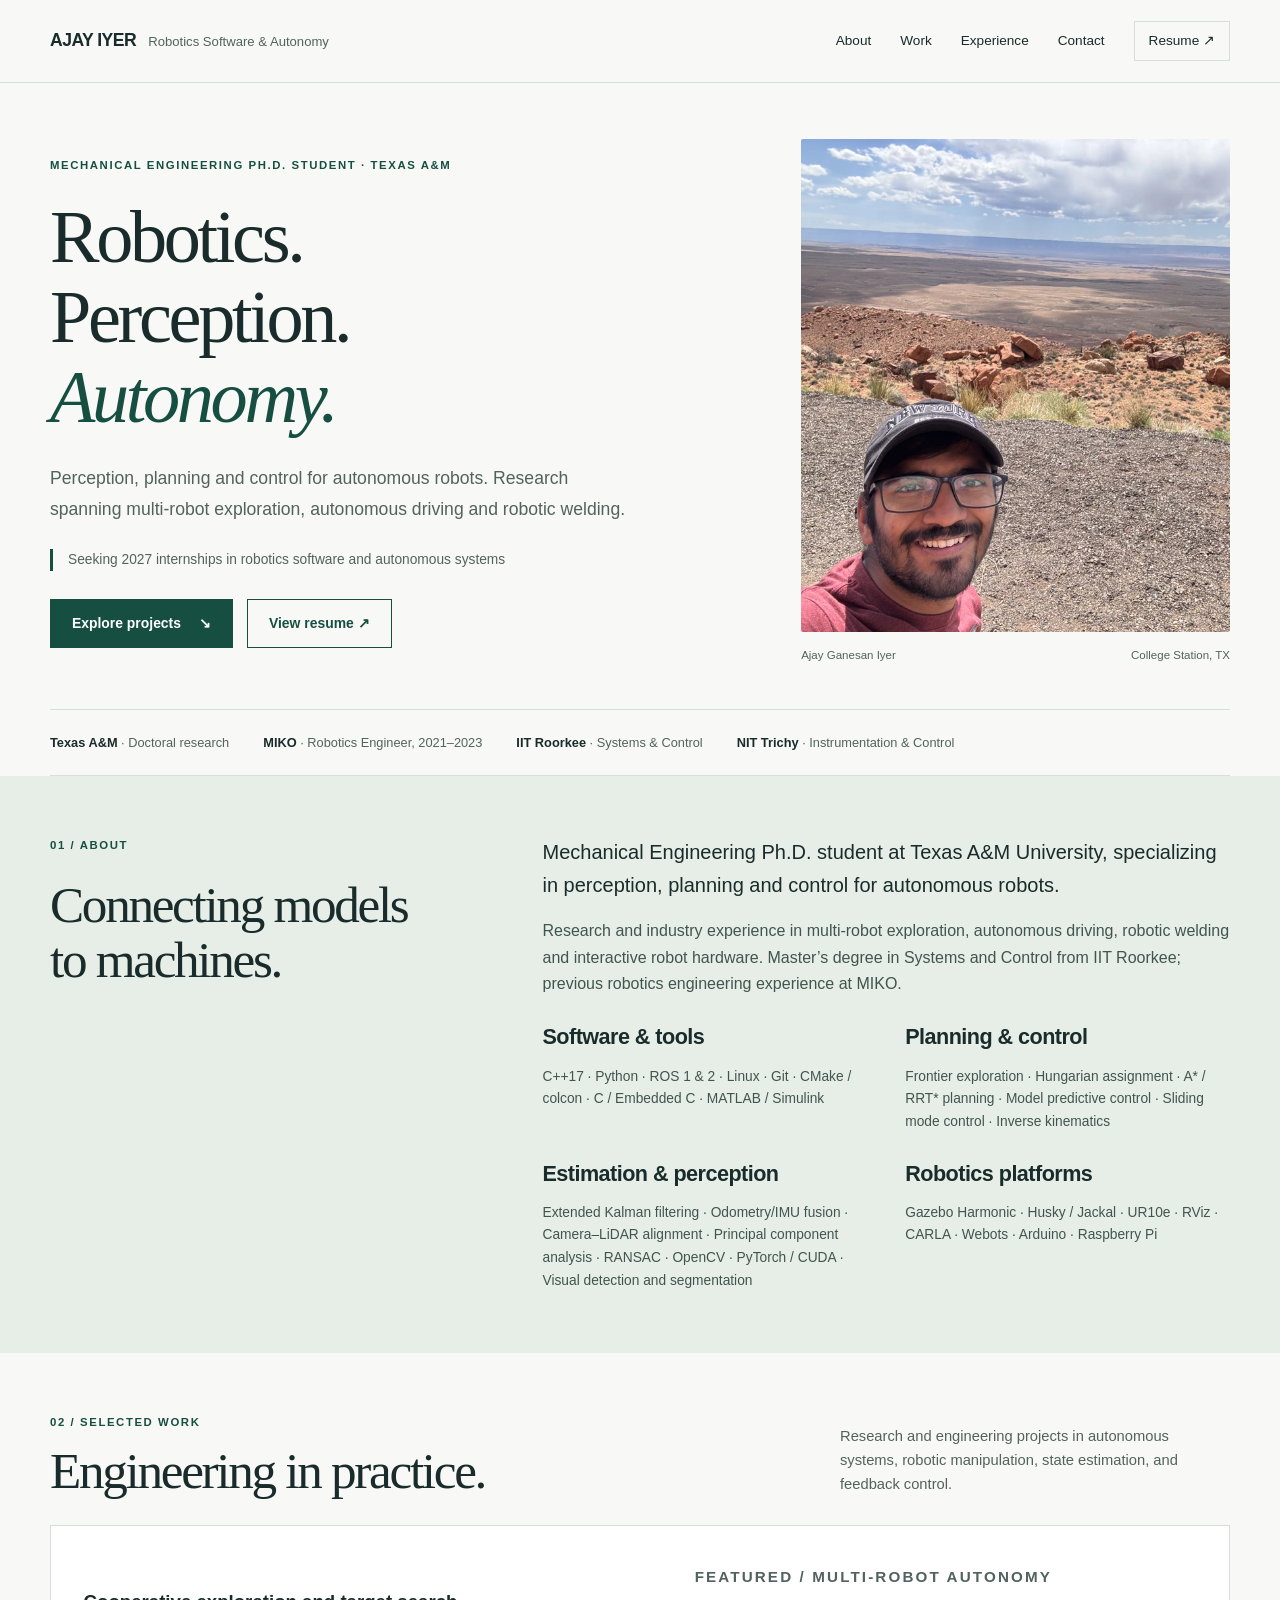
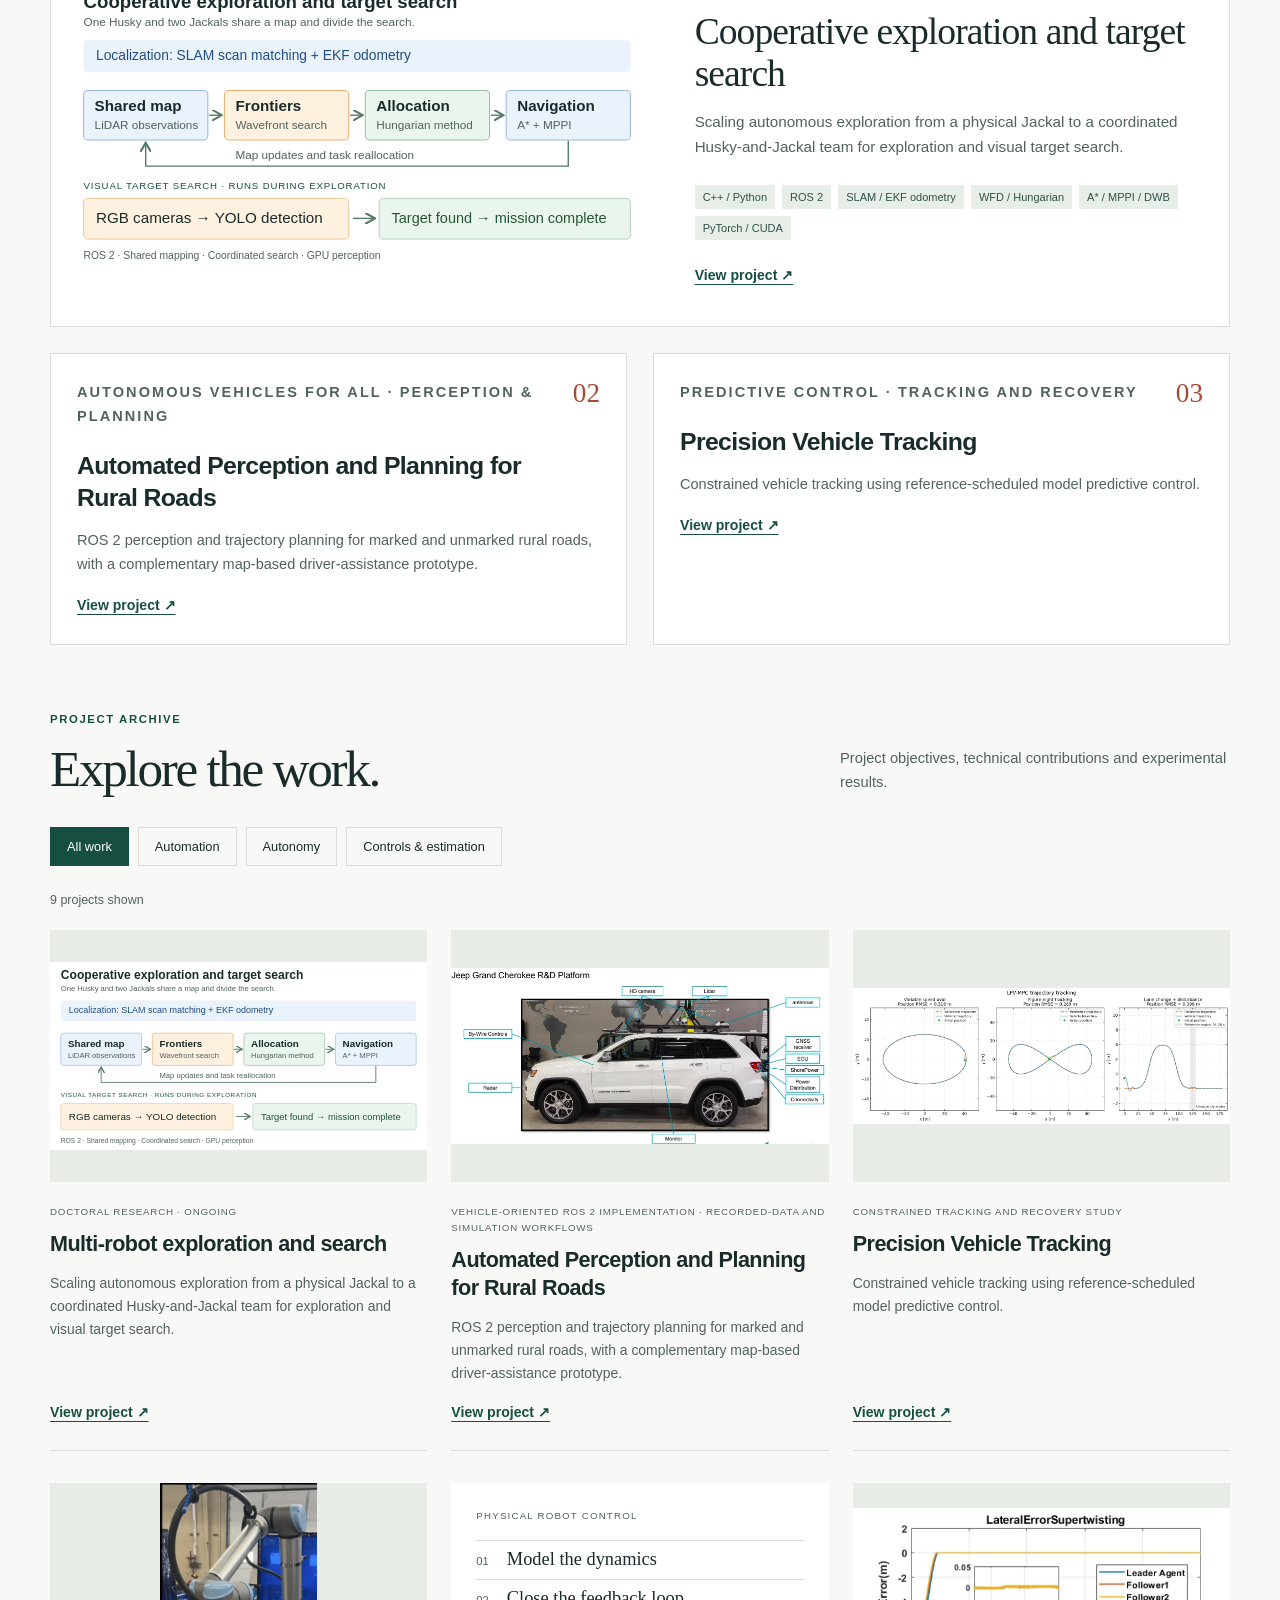
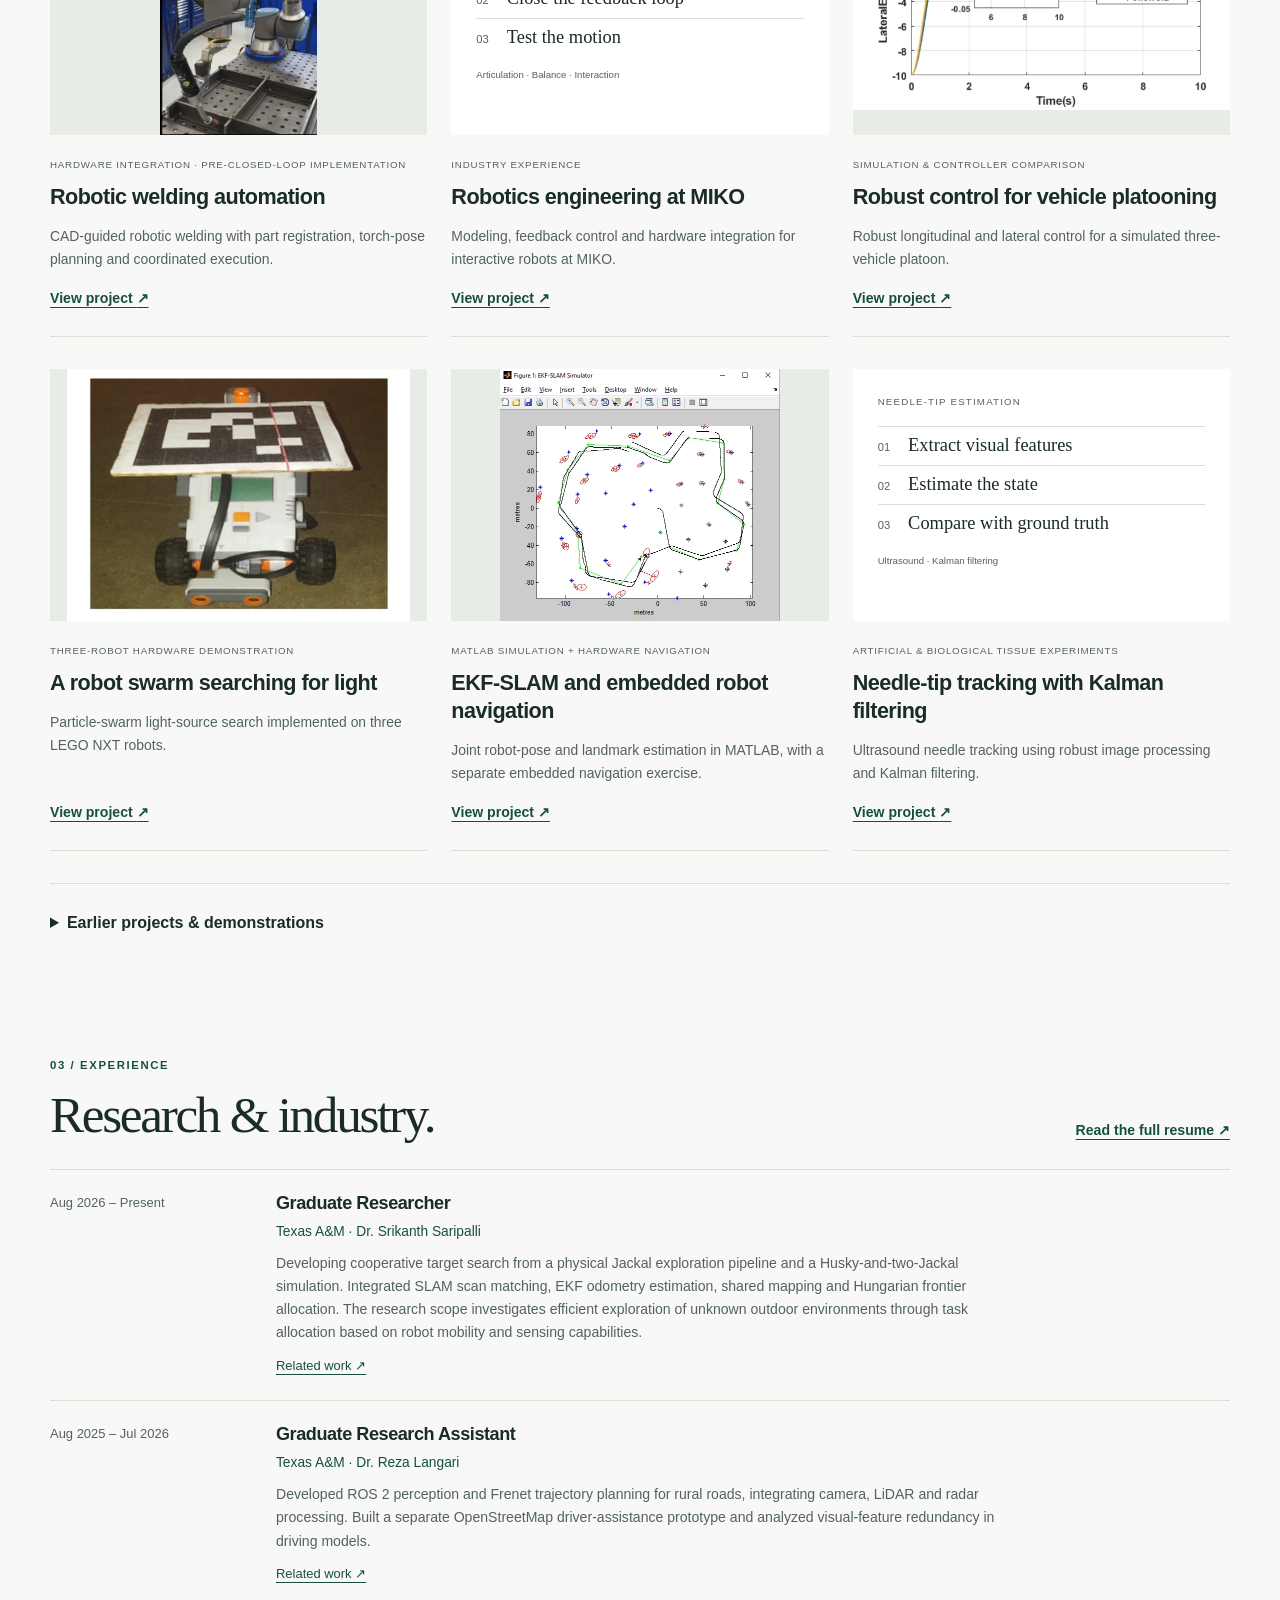
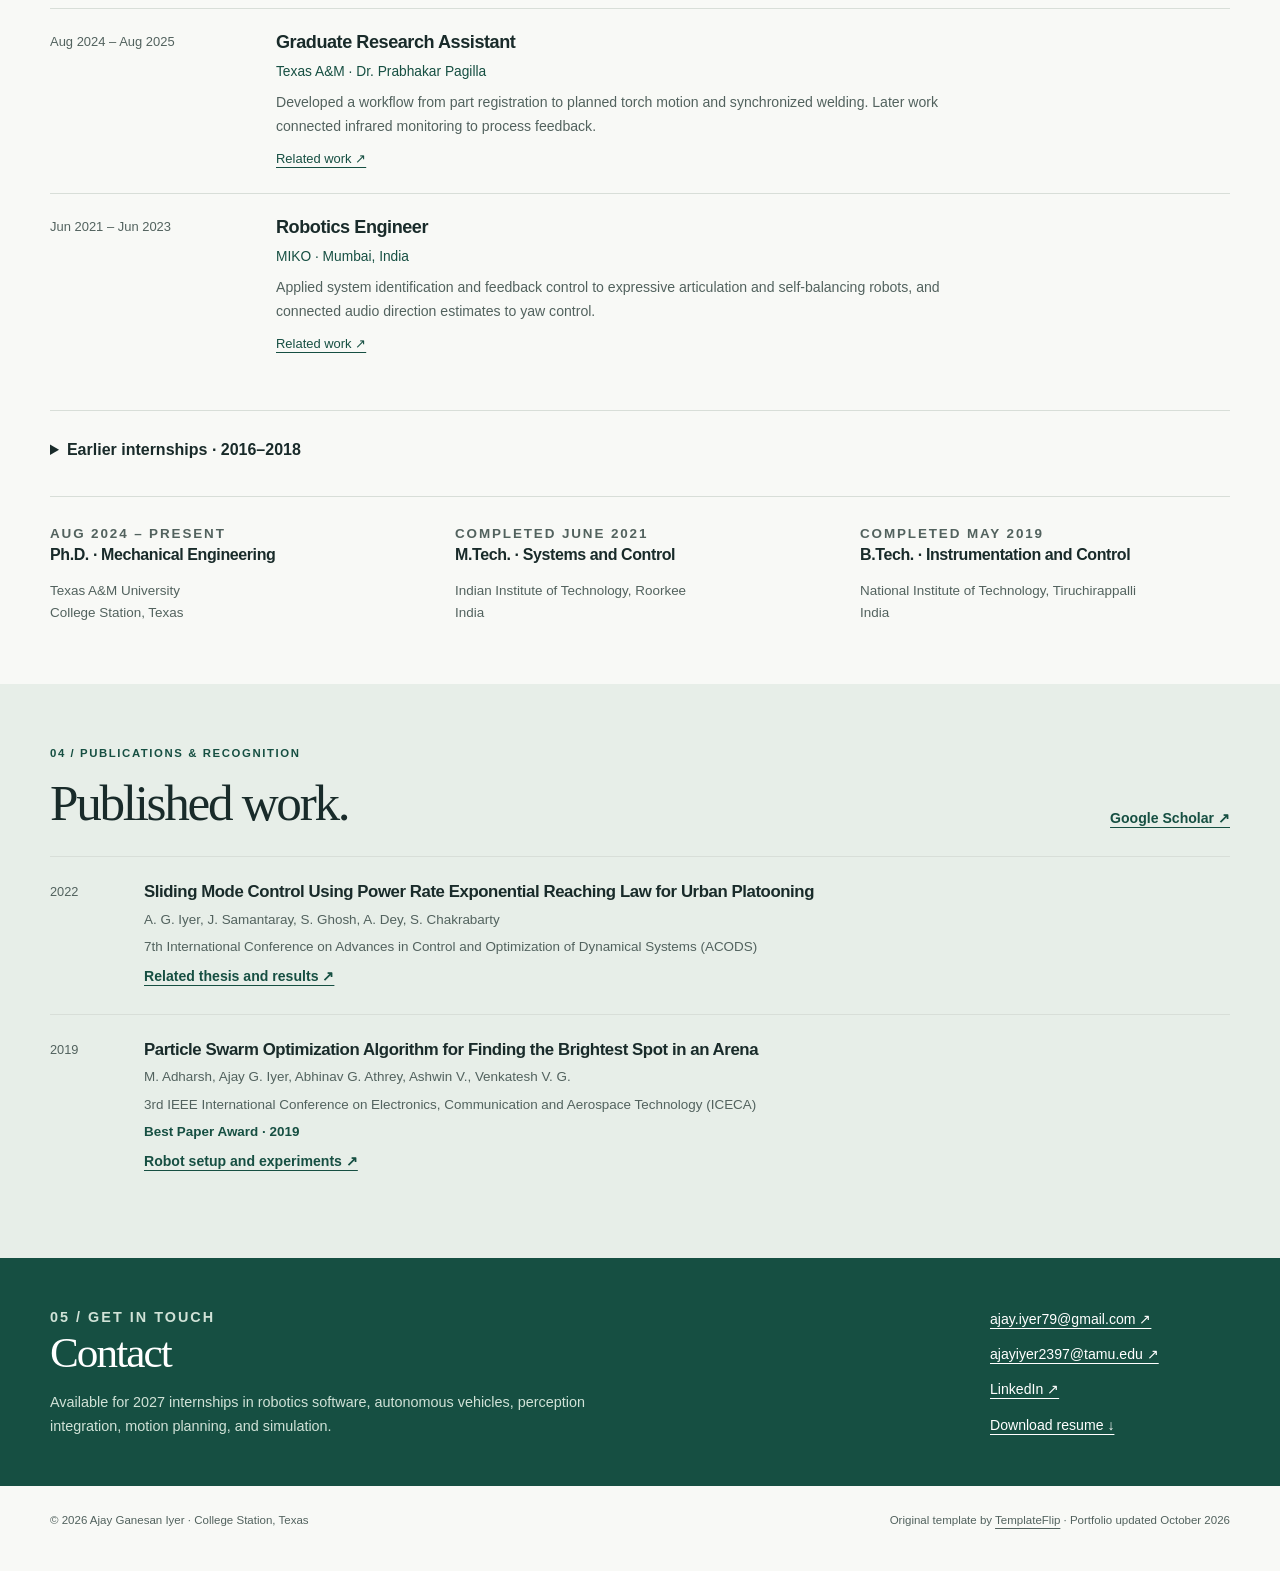
==== commit 82bbe32f: "update website" ====
--- a/index.html
+++ b/index.html
@@ -18,7 +18,7 @@
 <div class="skills-grid" id="skill"><div><h3>Software & tools</h3><p>C++17 · Python · ROS 1 & 2 · Linux · Git · CMake / colcon · C / Embedded C · MATLAB / Simulink</p></div><div><h3>Planning & control</h3><p>Frontier exploration · Hungarian assignment · A* / RRT* planning · Model predictive control · Sliding mode control · Inverse kinematics</p></div><div><h3>Estimation & perception</h3><p>Extended Kalman filtering · Odometry/IMU fusion · Camera–LiDAR alignment · Principal component analysis · RANSAC · OpenCV · PyTorch / CUDA · Visual detection and segmentation</p></div><div><h3>Robotics platforms</h3><p>Gazebo Harmonic · Husky / Jackal · UR10e · RViz · CARLA · Webots · Arduino · Raspberry Pi</p></div></div></div></div></section>
 <section class="section" id="portfolio"><div class="container"><div class="section-heading"><div><p class="eyebrow">02 / Selected work</p><h2>Engineering in practice.</h2></div><p>Research and engineering projects in autonomous systems, robotic manipulation, state estimation, and feedback control.</p></div><article class="featured"><a class="feature-visual" href="projects/frontier-exploration.html" aria-label="Explore multi-robot autonomy"><img src="assets/images/exploration-architecture.svg" alt="Cooperative exploration workflow: SLAM scan matching and EKF odometry estimation support localization and shared LiDAR mapping, followed by wavefront frontier detection, Hungarian task allocation, and A* planning with MPPI control. Camera-based target detection runs alongside exploration." loading="lazy" decoding="async"></a><div class="feature-content"><p class="eyebrow">Featured / Multi-robot autonomy</p><h3>Cooperative exploration and target search</h3><p>Scaling autonomous exploration from a physical Jackal to a coordinated Husky-and-Jackal team for exploration and visual target search.</p><ul class="tag-list" aria-label="Tools and methods"><li>C++ / Python</li><li>ROS 2</li><li>SLAM / EKF odometry</li><li>WFD / Hungarian</li><li>A* / MPPI / DWB</li><li>PyTorch / CUDA</li></ul><a class="text-link" href="projects/frontier-exploration.html">View project ↗</a></div></article><div class="feature-bottom"><article class="compact-feature"><span class="number">02</span><p class="eyebrow">Autonomous Vehicles for All · Perception &amp; planning</p><h3>Automated Perception and Planning for Rural Roads</h3><p>ROS 2 perception and trajectory planning for marked and unmarked rural roads, with a complementary map-based driver-assistance prototype.</p><a class="text-link" href="projects/autonomous-vehicles.html">View project ↗</a></article><article class="compact-feature"><span class="number">03</span><p class="eyebrow">Predictive control · Tracking and recovery</p><h3>Precision Vehicle Tracking</h3><p>Constrained vehicle tracking using reference-scheduled model predictive control.</p><a class="text-link" href="projects/vehicle-mpc.html">View project ↗</a></article></div><div class="section-heading" style="margin-top:65px"><div><p class="eyebrow">Project archive</p><h2>Explore the work.</h2></div><p>Project objectives, technical contributions and experimental results.</p></div>
 <div class="project-filters" role="group" aria-label="Filter projects"><button class="filter" data-filter="all" aria-pressed="true">All work</button><button class="filter" data-filter="automation" aria-pressed="false">Automation</button><button class="filter" data-filter="autonomy" aria-pressed="false">Autonomy</button><button class="filter" data-filter="controls" aria-pressed="false">Controls & estimation</button></div><p id="filter-status" class="filter-status" role="status" aria-live="polite">9 projects shown</p><div class="project-grid"><article class="project-card" data-category="autonomy"><a class="card-image" href="projects/frontier-exploration.html" aria-label="Explore Cooperative exploration and target search"><img src="assets/images/exploration-architecture.svg" alt="Cooperative exploration workflow: SLAM scan matching and EKF odometry estimation support localization and shared LiDAR mapping, followed by wavefront frontier detection, Hungarian task allocation, and A* planning with MPPI control. Camera-based target detection runs alongside exploration." loading="lazy" decoding="async"></a><div class="status">Doctoral research · Ongoing</div><h3><a href="projects/frontier-exploration.html">Multi-robot exploration and search</a></h3><p>Scaling autonomous exploration from a physical Jackal to a coordinated Husky-and-Jackal team for exploration and visual target search.</p><a class="text-link" href="projects/frontier-exploration.html">View project <span aria-hidden="true">↗</span></a></article><article class="project-card" data-category="autonomy"><a class="card-image" href="projects/autonomous-vehicles.html" aria-label="Explore Automated Perception and Planning for Rural Roads"><img src="assets/images/ava-vehicle.webp" alt="Annotated AVA research vehicle with its sensor locations" loading="lazy" decoding="async"></a><div class="status">Vehicle-oriented ROS 2 implementation · recorded-data and simulation workflows</div><h3><a href="projects/autonomous-vehicles.html">Automated Perception and Planning for Rural Roads</a></h3><p>ROS 2 perception and trajectory planning for marked and unmarked rural roads, with a complementary map-based driver-assistance prototype.</p><a class="text-link" href="projects/autonomous-vehicles.html">View project <span aria-hidden="true">↗</span></a></article><article class="project-card" data-category="controls"><a class="card-image" href="projects/vehicle-mpc.html" aria-label="Explore Precision Vehicle Tracking and Disturbance Recovery"><img src="assets/images/vehicle-tracking-paths.webp" alt="Vehicle tracking plots for an oval, figure-eight, and disturbed lane-change route, with full-run position errors" loading="lazy" decoding="async"></a><div class="status">Constrained tracking and recovery study</div><h3><a href="projects/vehicle-mpc.html">Precision Vehicle Tracking</a></h3><p>Constrained vehicle tracking using reference-scheduled model predictive control.</p><a class="text-link" href="projects/vehicle-mpc.html">View project <span aria-hidden="true">↗</span></a></article><article class="project-card" data-category="automation"><a class="card-image" href="projects/welding-automation.html" aria-label="Explore Robotic welding automation"><img src="assets/images/weld-hardware.webp" alt="UR10e robot and welding torch in the project work cell" loading="lazy" decoding="async"></a><div class="status">Hardware integration · Pre-closed-loop implementation</div><h3><a href="projects/welding-automation.html">Robotic welding automation</a></h3><p>CAD-guided robotic welding with part registration, torch-pose planning and coordinated execution.</p><a class="text-link" href="projects/welding-automation.html">View project <span aria-hidden="true">↗</span></a></article><article class="project-card" data-category="automation"><a class="card-image" href="projects/miko-robotics.html" aria-label="Explore Robot motion and feedback control at MIKO"><div class="diagram-preview"><p class="diagram-title">Physical robot control</p><div class="flow-line"><span>01</span>Model the dynamics</div><div class="flow-line"><span>02</span>Close the feedback loop</div><div class="flow-line"><span>03</span>Test the motion</div><small>Articulation · Balance · Interaction</small></div></a><div class="status">Industry experience</div><h3><a href="projects/miko-robotics.html">Robotics engineering at MIKO</a></h3><p>Modeling, feedback control and hardware integration for interactive robots at MIKO.</p><a class="text-link" href="projects/miko-robotics.html">View project <span aria-hidden="true">↗</span></a></article><article class="project-card" data-category="controls"><a class="card-image" href="projects/vehicle-platooning.html" aria-label="Explore Robust control for vehicle platooning"><img src="assets/images/platoon-lateral.webp" alt="Master&#x27;s thesis plot of lateral tracking error using super-twisting control" loading="lazy" decoding="async"></a><div class="status">Simulation &amp; controller comparison</div><h3><a href="projects/vehicle-platooning.html">Robust control for vehicle platooning</a></h3><p>Robust longitudinal and lateral control for a simulated three-vehicle platoon.</p><a class="text-link" href="projects/vehicle-platooning.html">View project <span aria-hidden="true">↗</span></a></article><article class="project-card" data-category="autonomy"><a class="card-image" href="projects/robot-swarm.html" aria-label="Explore A robot swarm searching for light"><img src="assets/images/pso-robot.webp" alt="LEGO NXT robot carrying an ArUco tracking marker" loading="lazy" decoding="async"></a><div class="status">Three-robot hardware demonstration</div><h3><a href="projects/robot-swarm.html">A robot swarm searching for light</a></h3><p>Particle-swarm light-source search implemented on three LEGO NXT robots.</p><a class="text-link" href="projects/robot-swarm.html">View project <span aria-hidden="true">↗</span></a></article><article class="project-card" data-category="autonomy"><a class="card-image" href="projects/ekf-slam.html" aria-label="Explore EKF-SLAM and embedded robot navigation"><img src="assets/images/slam-map.webp" alt="MATLAB EKF-SLAM simulation showing a robot path and landmark estimates" loading="lazy" decoding="async"></a><div class="status">MATLAB simulation + hardware navigation</div><h3><a href="projects/ekf-slam.html">EKF-SLAM and embedded robot navigation</a></h3><p>Joint robot-pose and landmark estimation in MATLAB, with a separate embedded navigation exercise.</p><a class="text-link" href="projects/ekf-slam.html">View project <span aria-hidden="true">↗</span></a></article><article class="project-card" data-category="controls"><a class="card-image" href="projects/needle-tracking.html" aria-label="Explore Needle-tip tracking with Kalman filtering"><div class="diagram-preview"><p class="diagram-title">Needle-tip estimation</p><div class="flow-line"><span>01</span>Extract visual features</div><div class="flow-line"><span>02</span>Estimate the state</div><div class="flow-line"><span>03</span>Compare with ground truth</div><small>Ultrasound · Kalman filtering</small></div></a><div class="status">Artificial &amp; biological tissue experiments</div><h3><a href="projects/needle-tracking.html">Needle-tip tracking with Kalman filtering</a></h3><p>Ultrasound needle tracking using robust image processing and Kalman filtering.</p><a class="text-link" href="projects/needle-tracking.html">View project <span aria-hidden="true">↗</span></a></article></div><details class="extra-work"><summary>Earlier projects & demonstrations</summary><div class="extra-grid"><div><h3>UAV modeling and control</h3><p>A 2019 control-systems course project exploring UAV dynamics and control in MATLAB. The original simulation demonstration is available below.</p><a class="text-link" href="https://drive.google.com/file/d/1HM16QL9dJMWermskILlDSCBvRlfYO1c8/view">Open drone-control demonstration ↗</a></div><div><h3>Industrial and embedded control</h3><p>Earlier internships included PID and ON–OFF control for an absorption heat transformer at TU Berlin, PLC–LabVIEW communication, and a seat-stabilization prototype at NITIE.</p><a class="text-link" href="#earlier-experience">See earlier experience ↓</a></div></div><figure class="media-demo"><video controls preload="none" aria-label="UAV control simulation"><source src="images/drone_control%20(1080p).mp4" type="video/mp4">Your browser does not support video. <a href="images/drone_control%20(1080p).mp4">Download the demonstration.</a></video><figcaption>UAV control simulation · 2019 course project.</figcaption></figure></details></div></section>
-<section class="section" id="experience"><div class="container"><div class="section-heading"><div><p class="eyebrow">03 / Experience</p><h2>Research & industry.</h2></div><a class="text-link" href="assets/documents/Ajay_Iyer_Resume.pdf?v=cc300dd7d129">Read the full resume ↗</a></div><article class="timeline-row"><div class="timeline-date">Aug 2026 – Present</div><div><h3>Graduate Researcher</h3><p class="role">Texas A&M · Dr. Srikanth Saripalli</p><p>Scaling a Jackal exploration pipeline to a coordinated Husky-and-two-Jackal team. Integrated SLAM scan matching and EKF odometry estimation for localization, with shared mapping, Hungarian frontier allocation and independent robot navigation supporting cooperative exploration. Ongoing research focuses on capability-aware coordination and semantic viewpoint selection.</p><a href="projects/frontier-exploration.html">Related work ↗</a></div></article><article class="timeline-row"><div class="timeline-date">Aug 2025 – Jul 2026</div><div><h3>Graduate Research Assistant</h3><p class="role">Texas A&M · Dr. Reza Langari</p><p>Developed ROS 2 perception and Frenet trajectory planning for rural roads, integrating camera, LiDAR and radar processing. Built a separate OpenStreetMap driver-assistance prototype and analyzed visual-feature redundancy in driving models.</p><a href="projects/autonomous-vehicles.html">Related work ↗</a></div></article><article class="timeline-row"><div class="timeline-date">Aug 2024 – Aug 2025</div><div><h3>Graduate Research Assistant</h3><p class="role">Texas A&M · Dr. Prabhakar Pagilla</p><p>Developed a workflow from part registration to planned torch motion and synchronized welding. Later work connected infrared monitoring to process feedback.</p><a href="projects/welding-automation.html">Related work ↗</a></div></article><article class="timeline-row"><div class="timeline-date">Jun 2021 – Jun 2023</div><div><h3>Robotics Engineer</h3><p class="role">MIKO · Mumbai, India</p><p>Applied system identification and feedback control to expressive articulation and self-balancing robots, and connected audio direction estimates to yaw control.</p><a href="projects/miko-robotics.html">Related work ↗</a></div></article><details class="extra-work" id="earlier-experience"><summary>Earlier internships · 2016–2018</summary><div class="extra-grid"><article><h3>Technical University of Berlin</h3><p>May–Jul 2018 · Simulation and control of absorption heat transformers using Siemens TIA Portal, PID and ON–OFF control, and communication between LabVIEW and PLC systems.</p></article><article><h3>Indian Institute of Technology, Bombay</h3><p>Jun–Jul 2017 · EKF-SLAM simulation in MATLAB and embedded obstacle-avoiding navigation on a SPARK-V robot.</p><a href="projects/ekf-slam.html">Read the project ↗</a></article><article><h3>NITIE · Seat stabilization</h3><p>Dec 2017 · A PID-controlled seat-stabilization prototype and physiological monitoring using heart-rate and accelerometer sensors.</p></article><article><h3>NITIE · AGV study</h3><p>Dec 2016–Jan 2017 · Study of automated guided vehicles, sensor classifications, and embedded sensing for interaction systems.</p></article></div></details>
+<section class="section" id="experience"><div class="container"><div class="section-heading"><div><p class="eyebrow">03 / Experience</p><h2>Research & industry.</h2></div><a class="text-link" href="assets/documents/Ajay_Iyer_Resume.pdf?v=cc300dd7d129">Read the full resume ↗</a></div><article class="timeline-row"><div class="timeline-date">Aug 2026 – Present</div><div><h3>Graduate Researcher</h3><p class="role">Texas A&M · Dr. Srikanth Saripalli</p><p>Developing cooperative target search from a physical Jackal exploration pipeline and a Husky-and-two-Jackal simulation. Integrated SLAM scan matching, EKF odometry estimation, shared mapping and Hungarian frontier allocation. The research scope investigates efficient exploration of unknown outdoor environments through task allocation based on robot mobility and sensing capabilities.</p><a href="projects/frontier-exploration.html">Related work ↗</a></div></article><article class="timeline-row"><div class="timeline-date">Aug 2025 – Jul 2026</div><div><h3>Graduate Research Assistant</h3><p class="role">Texas A&M · Dr. Reza Langari</p><p>Developed ROS 2 perception and Frenet trajectory planning for rural roads, integrating camera, LiDAR and radar processing. Built a separate OpenStreetMap driver-assistance prototype and analyzed visual-feature redundancy in driving models.</p><a href="projects/autonomous-vehicles.html">Related work ↗</a></div></article><article class="timeline-row"><div class="timeline-date">Aug 2024 – Aug 2025</div><div><h3>Graduate Research Assistant</h3><p class="role">Texas A&M · Dr. Prabhakar Pagilla</p><p>Developed a workflow from part registration to planned torch motion and synchronized welding. Later work connected infrared monitoring to process feedback.</p><a href="projects/welding-automation.html">Related work ↗</a></div></article><article class="timeline-row"><div class="timeline-date">Jun 2021 – Jun 2023</div><div><h3>Robotics Engineer</h3><p class="role">MIKO · Mumbai, India</p><p>Applied system identification and feedback control to expressive articulation and self-balancing robots, and connected audio direction estimates to yaw control.</p><a href="projects/miko-robotics.html">Related work ↗</a></div></article><details class="extra-work" id="earlier-experience"><summary>Earlier internships · 2016–2018</summary><div class="extra-grid"><article><h3>Technical University of Berlin</h3><p>May–Jul 2018 · Simulation and control of absorption heat transformers using Siemens TIA Portal, PID and ON–OFF control, and communication between LabVIEW and PLC systems.</p></article><article><h3>Indian Institute of Technology, Bombay</h3><p>Jun–Jul 2017 · EKF-SLAM simulation in MATLAB and embedded obstacle-avoiding navigation on a SPARK-V robot.</p><a href="projects/ekf-slam.html">Read the project ↗</a></article><article><h3>NITIE · Seat stabilization</h3><p>Dec 2017 · A PID-controlled seat-stabilization prototype and physiological monitoring using heart-rate and accelerometer sensors.</p></article><article><h3>NITIE · AGV study</h3><p>Dec 2016–Jan 2017 · Study of automated guided vehicles, sensor classifications, and embedded sensing for interaction systems.</p></article></div></details>
 <div class="education"><article><p class="eyebrow">Aug 2024 – Present</p><h3>Ph.D. · Mechanical Engineering</h3><p>Texas A&M University<br>College Station, Texas</p></article><article><p class="eyebrow">Completed June 2021</p><h3>M.Tech. · Systems and Control</h3><p>Indian Institute of Technology, Roorkee<br>India</p></article><article><p class="eyebrow">Completed May 2019</p><h3>B.Tech. · Instrumentation and Control</h3><p>National Institute of Technology, Tiruchirappalli<br>India</p></article></div></div></section>
 <section class="section about-band" id="publications"><div class="container"><div class="section-heading"><div><p class="eyebrow">04 / Publications & recognition</p><h2>Published work.</h2></div><a class="text-link" href="https://scholar.google.com/citations?user=XCSeehYAAAAJ&hl=en">Google Scholar ↗</a></div>
 <article class="publication"><div class="year">2022</div><div><h3>Sliding Mode Control Using Power Rate Exponential Reaching Law for Urban Platooning</h3><p>A. G. Iyer, J. Samantaray, S. Ghosh, A. Dey, S. Chakrabarty</p><p>7th International Conference on Advances in Control and Optimization of Dynamical Systems (ACODS)</p><a class="text-link" href="projects/vehicle-platooning.html">Related thesis and results ↗</a></div></article>
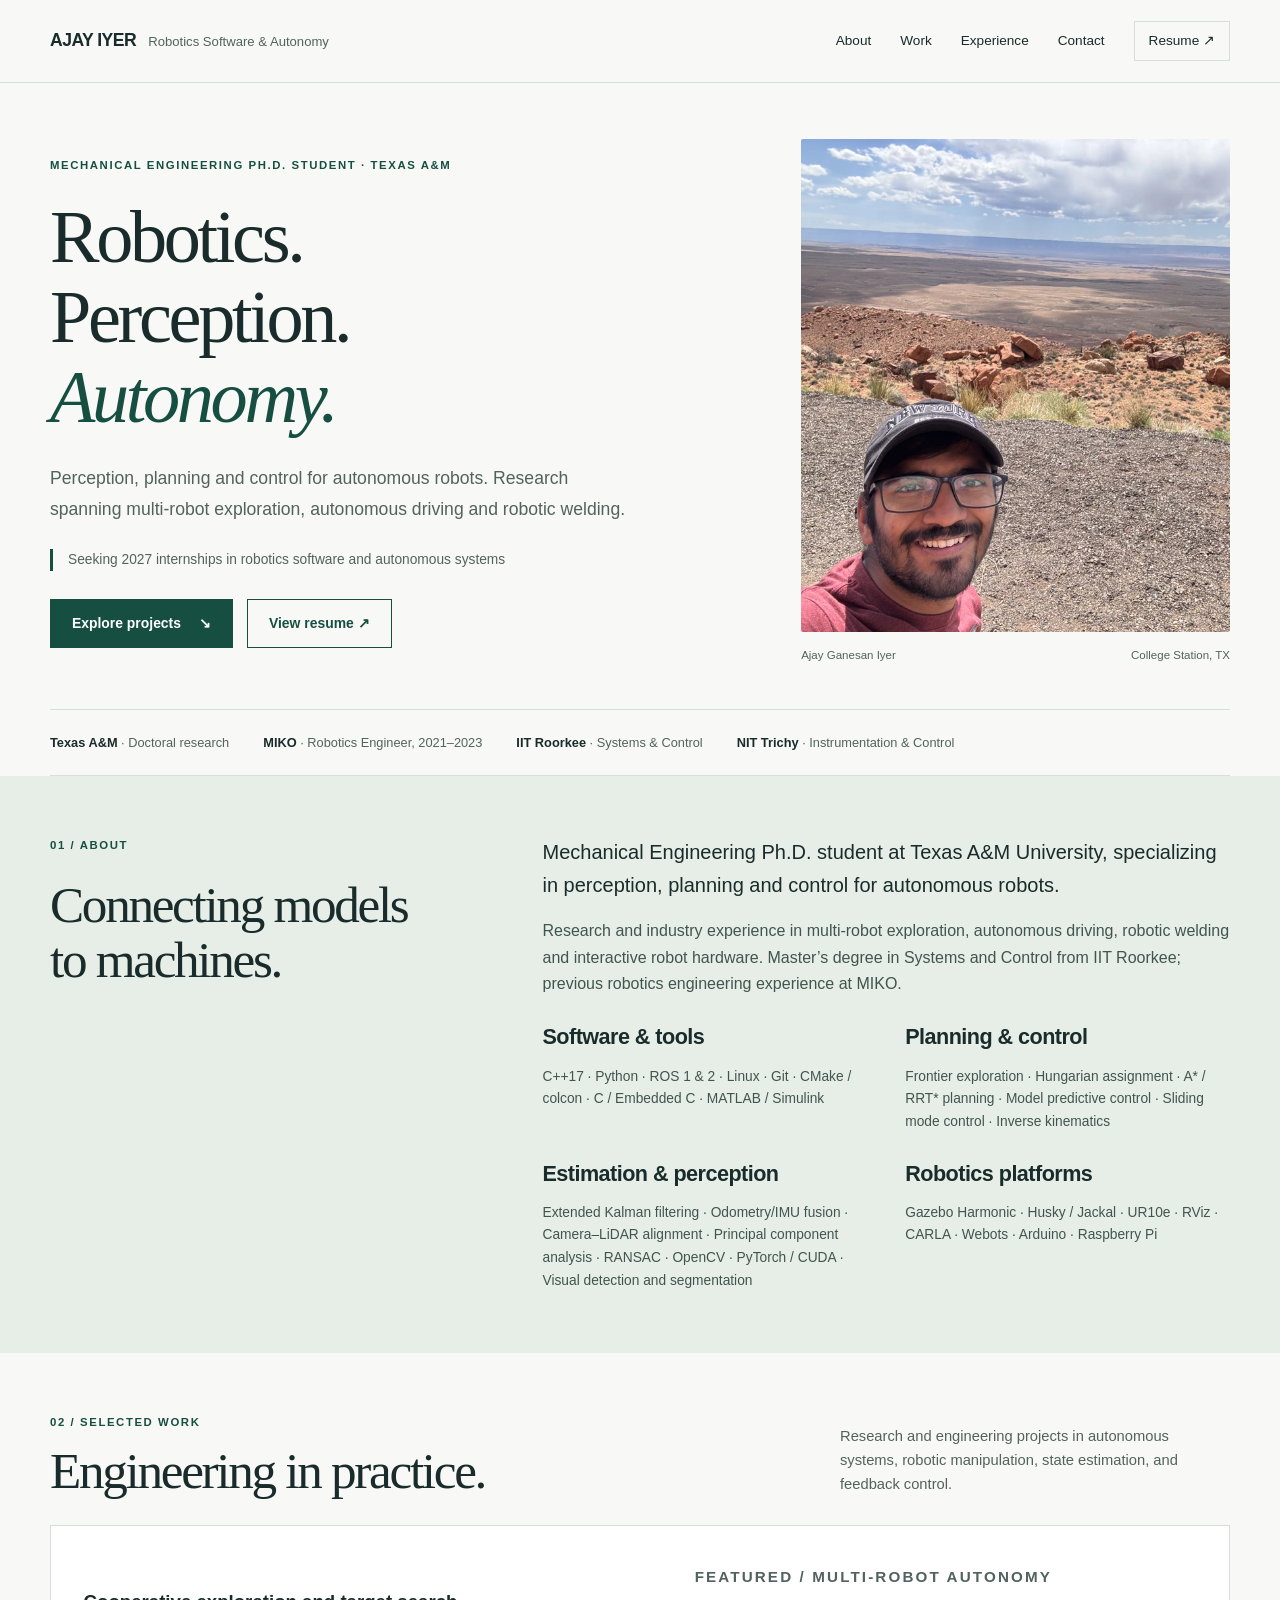
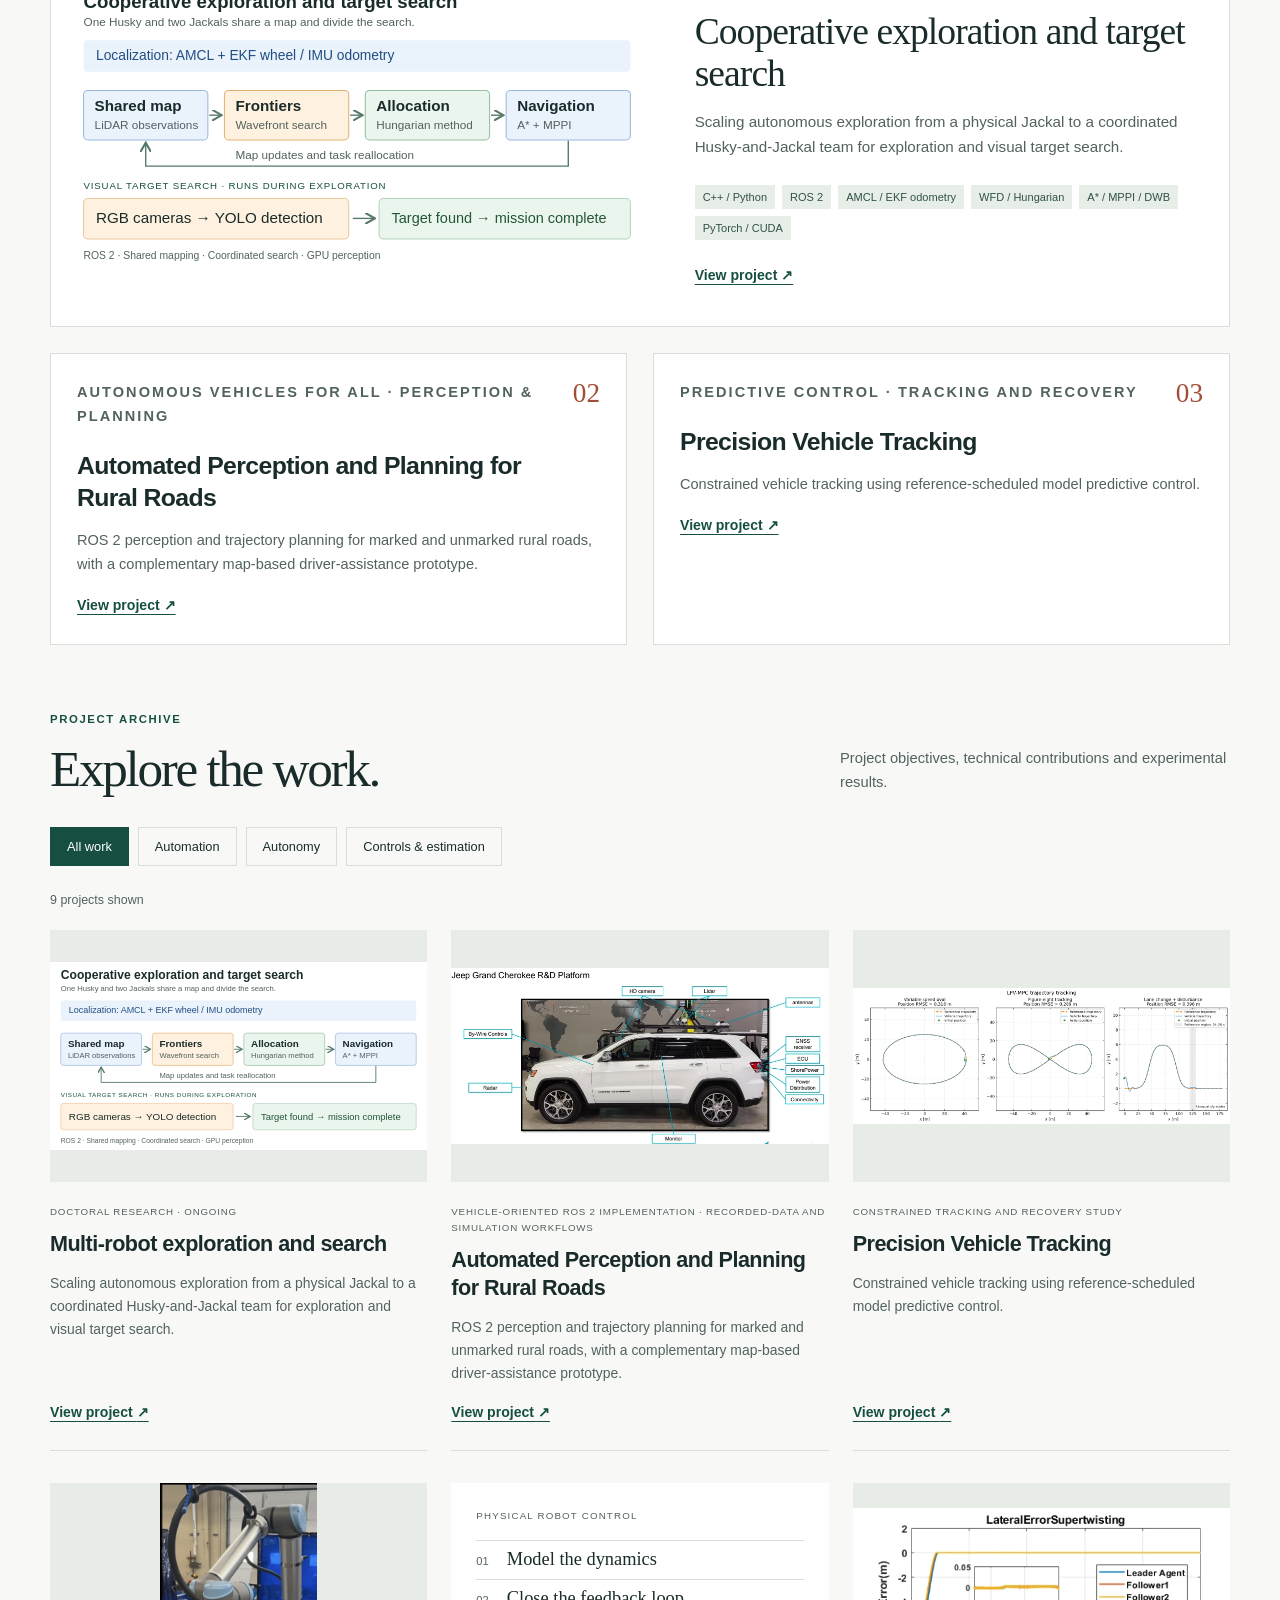
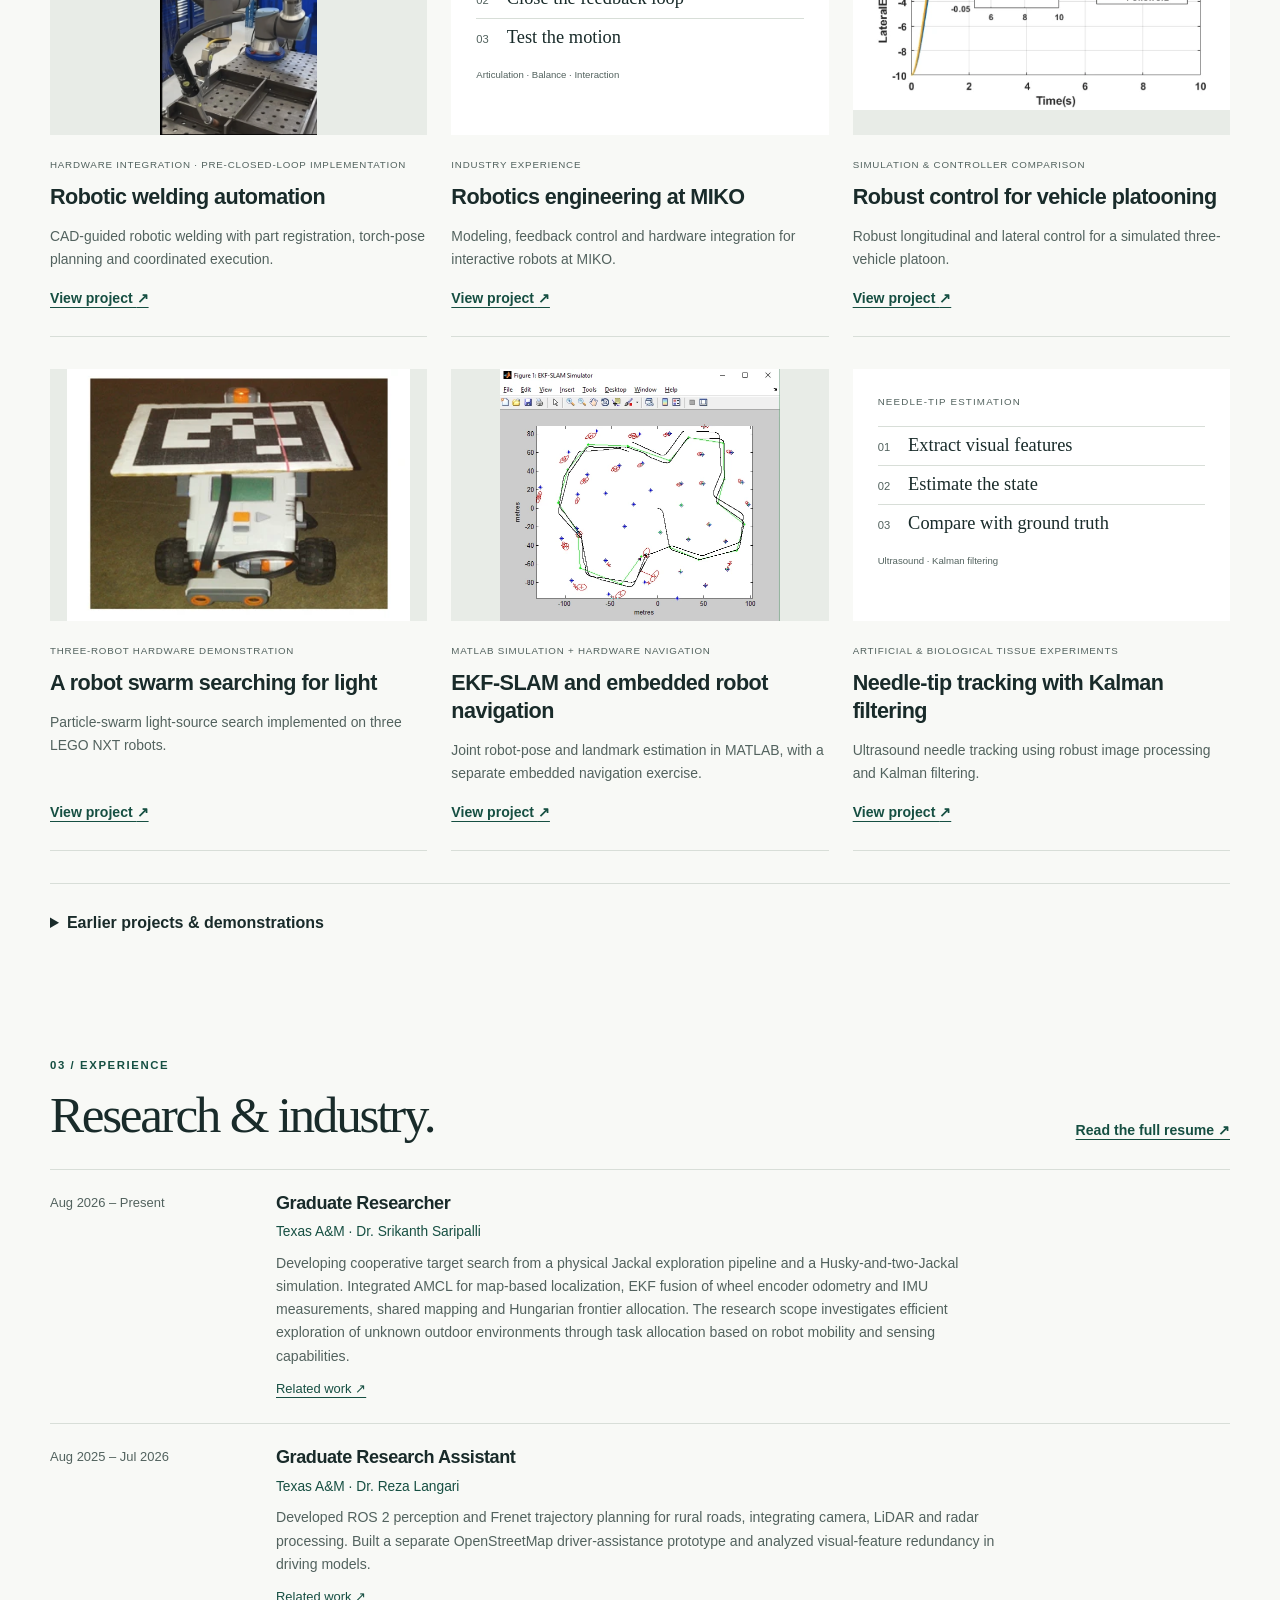
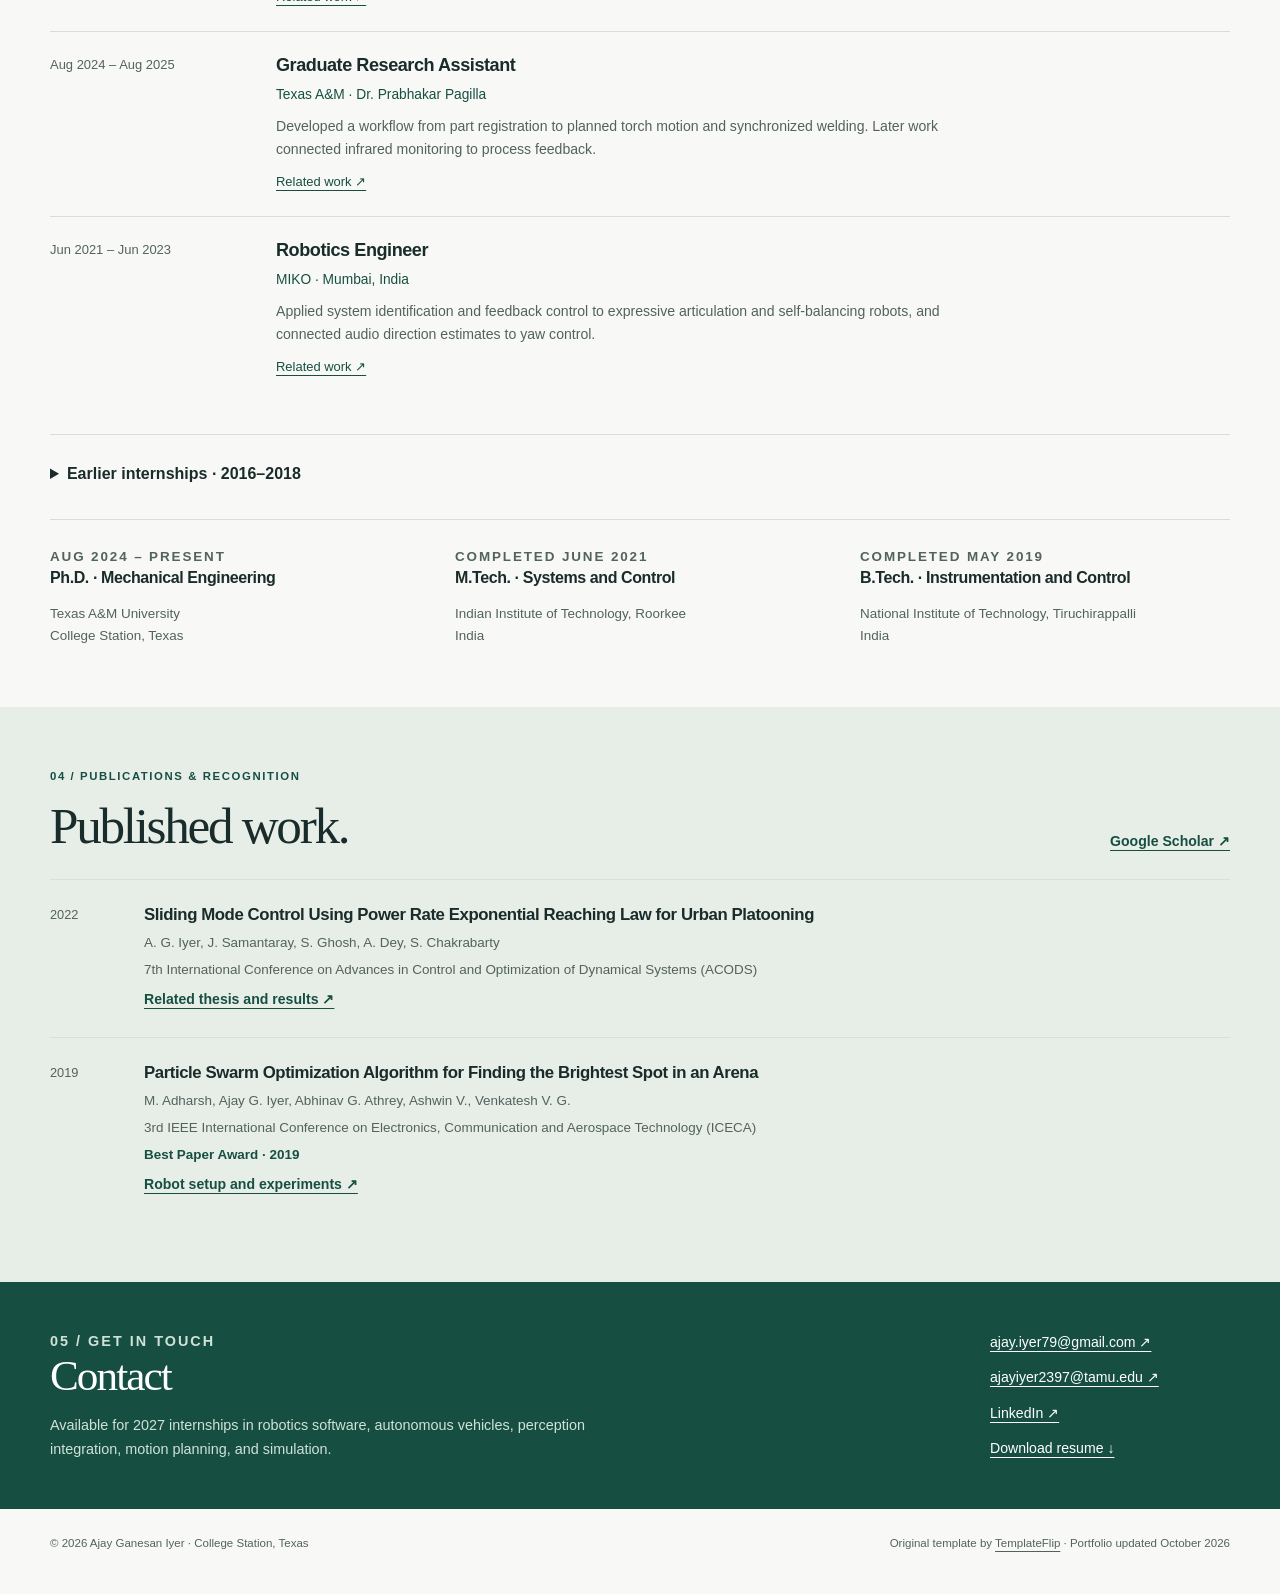
==== commit ea56b1b6: "update portfolio" ====
--- a/index.html
+++ b/index.html
@@ -16,9 +16,9 @@
 <div class="credentials"><span><strong>Texas A&M</strong> · Doctoral research</span><span><strong>MIKO</strong> · Robotics Engineer, 2021–2023</span><span><strong>IIT Roorkee</strong> · Systems & Control</span><span><strong>NIT Trichy</strong> · Instrumentation & Control</span></div></div>
 <section class="section about-band" id="about"><div class="container about-layout"><div><p class="eyebrow">01 / About</p><h2>Connecting models<br>to machines.</h2></div><div class="about-copy"><p class="lead">Mechanical Engineering Ph.D. student at Texas A&M University, specializing in perception, planning and control for autonomous robots.</p><p>Research and industry experience in multi-robot exploration, autonomous driving, robotic welding and interactive robot hardware. Master’s degree in Systems and Control from IIT Roorkee; previous robotics engineering experience at MIKO.</p>
 <div class="skills-grid" id="skill"><div><h3>Software & tools</h3><p>C++17 · Python · ROS 1 & 2 · Linux · Git · CMake / colcon · C / Embedded C · MATLAB / Simulink</p></div><div><h3>Planning & control</h3><p>Frontier exploration · Hungarian assignment · A* / RRT* planning · Model predictive control · Sliding mode control · Inverse kinematics</p></div><div><h3>Estimation & perception</h3><p>Extended Kalman filtering · Odometry/IMU fusion · Camera–LiDAR alignment · Principal component analysis · RANSAC · OpenCV · PyTorch / CUDA · Visual detection and segmentation</p></div><div><h3>Robotics platforms</h3><p>Gazebo Harmonic · Husky / Jackal · UR10e · RViz · CARLA · Webots · Arduino · Raspberry Pi</p></div></div></div></div></section>
-<section class="section" id="portfolio"><div class="container"><div class="section-heading"><div><p class="eyebrow">02 / Selected work</p><h2>Engineering in practice.</h2></div><p>Research and engineering projects in autonomous systems, robotic manipulation, state estimation, and feedback control.</p></div><article class="featured"><a class="feature-visual" href="projects/frontier-exploration.html" aria-label="Explore multi-robot autonomy"><img src="assets/images/exploration-architecture.svg" alt="Cooperative exploration workflow: SLAM scan matching and EKF odometry estimation support localization and shared LiDAR mapping, followed by wavefront frontier detection, Hungarian task allocation, and A* planning with MPPI control. Camera-based target detection runs alongside exploration." loading="lazy" decoding="async"></a><div class="feature-content"><p class="eyebrow">Featured / Multi-robot autonomy</p><h3>Cooperative exploration and target search</h3><p>Scaling autonomous exploration from a physical Jackal to a coordinated Husky-and-Jackal team for exploration and visual target search.</p><ul class="tag-list" aria-label="Tools and methods"><li>C++ / Python</li><li>ROS 2</li><li>SLAM / EKF odometry</li><li>WFD / Hungarian</li><li>A* / MPPI / DWB</li><li>PyTorch / CUDA</li></ul><a class="text-link" href="projects/frontier-exploration.html">View project ↗</a></div></article><div class="feature-bottom"><article class="compact-feature"><span class="number">02</span><p class="eyebrow">Autonomous Vehicles for All · Perception &amp; planning</p><h3>Automated Perception and Planning for Rural Roads</h3><p>ROS 2 perception and trajectory planning for marked and unmarked rural roads, with a complementary map-based driver-assistance prototype.</p><a class="text-link" href="projects/autonomous-vehicles.html">View project ↗</a></article><article class="compact-feature"><span class="number">03</span><p class="eyebrow">Predictive control · Tracking and recovery</p><h3>Precision Vehicle Tracking</h3><p>Constrained vehicle tracking using reference-scheduled model predictive control.</p><a class="text-link" href="projects/vehicle-mpc.html">View project ↗</a></article></div><div class="section-heading" style="margin-top:65px"><div><p class="eyebrow">Project archive</p><h2>Explore the work.</h2></div><p>Project objectives, technical contributions and experimental results.</p></div>
-<div class="project-filters" role="group" aria-label="Filter projects"><button class="filter" data-filter="all" aria-pressed="true">All work</button><button class="filter" data-filter="automation" aria-pressed="false">Automation</button><button class="filter" data-filter="autonomy" aria-pressed="false">Autonomy</button><button class="filter" data-filter="controls" aria-pressed="false">Controls & estimation</button></div><p id="filter-status" class="filter-status" role="status" aria-live="polite">9 projects shown</p><div class="project-grid"><article class="project-card" data-category="autonomy"><a class="card-image" href="projects/frontier-exploration.html" aria-label="Explore Cooperative exploration and target search"><img src="assets/images/exploration-architecture.svg" alt="Cooperative exploration workflow: SLAM scan matching and EKF odometry estimation support localization and shared LiDAR mapping, followed by wavefront frontier detection, Hungarian task allocation, and A* planning with MPPI control. Camera-based target detection runs alongside exploration." loading="lazy" decoding="async"></a><div class="status">Doctoral research · Ongoing</div><h3><a href="projects/frontier-exploration.html">Multi-robot exploration and search</a></h3><p>Scaling autonomous exploration from a physical Jackal to a coordinated Husky-and-Jackal team for exploration and visual target search.</p><a class="text-link" href="projects/frontier-exploration.html">View project <span aria-hidden="true">↗</span></a></article><article class="project-card" data-category="autonomy"><a class="card-image" href="projects/autonomous-vehicles.html" aria-label="Explore Automated Perception and Planning for Rural Roads"><img src="assets/images/ava-vehicle.webp" alt="Annotated AVA research vehicle with its sensor locations" loading="lazy" decoding="async"></a><div class="status">Vehicle-oriented ROS 2 implementation · recorded-data and simulation workflows</div><h3><a href="projects/autonomous-vehicles.html">Automated Perception and Planning for Rural Roads</a></h3><p>ROS 2 perception and trajectory planning for marked and unmarked rural roads, with a complementary map-based driver-assistance prototype.</p><a class="text-link" href="projects/autonomous-vehicles.html">View project <span aria-hidden="true">↗</span></a></article><article class="project-card" data-category="controls"><a class="card-image" href="projects/vehicle-mpc.html" aria-label="Explore Precision Vehicle Tracking and Disturbance Recovery"><img src="assets/images/vehicle-tracking-paths.webp" alt="Vehicle tracking plots for an oval, figure-eight, and disturbed lane-change route, with full-run position errors" loading="lazy" decoding="async"></a><div class="status">Constrained tracking and recovery study</div><h3><a href="projects/vehicle-mpc.html">Precision Vehicle Tracking</a></h3><p>Constrained vehicle tracking using reference-scheduled model predictive control.</p><a class="text-link" href="projects/vehicle-mpc.html">View project <span aria-hidden="true">↗</span></a></article><article class="project-card" data-category="automation"><a class="card-image" href="projects/welding-automation.html" aria-label="Explore Robotic welding automation"><img src="assets/images/weld-hardware.webp" alt="UR10e robot and welding torch in the project work cell" loading="lazy" decoding="async"></a><div class="status">Hardware integration · Pre-closed-loop implementation</div><h3><a href="projects/welding-automation.html">Robotic welding automation</a></h3><p>CAD-guided robotic welding with part registration, torch-pose planning and coordinated execution.</p><a class="text-link" href="projects/welding-automation.html">View project <span aria-hidden="true">↗</span></a></article><article class="project-card" data-category="automation"><a class="card-image" href="projects/miko-robotics.html" aria-label="Explore Robot motion and feedback control at MIKO"><div class="diagram-preview"><p class="diagram-title">Physical robot control</p><div class="flow-line"><span>01</span>Model the dynamics</div><div class="flow-line"><span>02</span>Close the feedback loop</div><div class="flow-line"><span>03</span>Test the motion</div><small>Articulation · Balance · Interaction</small></div></a><div class="status">Industry experience</div><h3><a href="projects/miko-robotics.html">Robotics engineering at MIKO</a></h3><p>Modeling, feedback control and hardware integration for interactive robots at MIKO.</p><a class="text-link" href="projects/miko-robotics.html">View project <span aria-hidden="true">↗</span></a></article><article class="project-card" data-category="controls"><a class="card-image" href="projects/vehicle-platooning.html" aria-label="Explore Robust control for vehicle platooning"><img src="assets/images/platoon-lateral.webp" alt="Master&#x27;s thesis plot of lateral tracking error using super-twisting control" loading="lazy" decoding="async"></a><div class="status">Simulation &amp; controller comparison</div><h3><a href="projects/vehicle-platooning.html">Robust control for vehicle platooning</a></h3><p>Robust longitudinal and lateral control for a simulated three-vehicle platoon.</p><a class="text-link" href="projects/vehicle-platooning.html">View project <span aria-hidden="true">↗</span></a></article><article class="project-card" data-category="autonomy"><a class="card-image" href="projects/robot-swarm.html" aria-label="Explore A robot swarm searching for light"><img src="assets/images/pso-robot.webp" alt="LEGO NXT robot carrying an ArUco tracking marker" loading="lazy" decoding="async"></a><div class="status">Three-robot hardware demonstration</div><h3><a href="projects/robot-swarm.html">A robot swarm searching for light</a></h3><p>Particle-swarm light-source search implemented on three LEGO NXT robots.</p><a class="text-link" href="projects/robot-swarm.html">View project <span aria-hidden="true">↗</span></a></article><article class="project-card" data-category="autonomy"><a class="card-image" href="projects/ekf-slam.html" aria-label="Explore EKF-SLAM and embedded robot navigation"><img src="assets/images/slam-map.webp" alt="MATLAB EKF-SLAM simulation showing a robot path and landmark estimates" loading="lazy" decoding="async"></a><div class="status">MATLAB simulation + hardware navigation</div><h3><a href="projects/ekf-slam.html">EKF-SLAM and embedded robot navigation</a></h3><p>Joint robot-pose and landmark estimation in MATLAB, with a separate embedded navigation exercise.</p><a class="text-link" href="projects/ekf-slam.html">View project <span aria-hidden="true">↗</span></a></article><article class="project-card" data-category="controls"><a class="card-image" href="projects/needle-tracking.html" aria-label="Explore Needle-tip tracking with Kalman filtering"><div class="diagram-preview"><p class="diagram-title">Needle-tip estimation</p><div class="flow-line"><span>01</span>Extract visual features</div><div class="flow-line"><span>02</span>Estimate the state</div><div class="flow-line"><span>03</span>Compare with ground truth</div><small>Ultrasound · Kalman filtering</small></div></a><div class="status">Artificial &amp; biological tissue experiments</div><h3><a href="projects/needle-tracking.html">Needle-tip tracking with Kalman filtering</a></h3><p>Ultrasound needle tracking using robust image processing and Kalman filtering.</p><a class="text-link" href="projects/needle-tracking.html">View project <span aria-hidden="true">↗</span></a></article></div><details class="extra-work"><summary>Earlier projects & demonstrations</summary><div class="extra-grid"><div><h3>UAV modeling and control</h3><p>A 2019 control-systems course project exploring UAV dynamics and control in MATLAB. The original simulation demonstration is available below.</p><a class="text-link" href="https://drive.google.com/file/d/1HM16QL9dJMWermskILlDSCBvRlfYO1c8/view">Open drone-control demonstration ↗</a></div><div><h3>Industrial and embedded control</h3><p>Earlier internships included PID and ON–OFF control for an absorption heat transformer at TU Berlin, PLC–LabVIEW communication, and a seat-stabilization prototype at NITIE.</p><a class="text-link" href="#earlier-experience">See earlier experience ↓</a></div></div><figure class="media-demo"><video controls preload="none" aria-label="UAV control simulation"><source src="images/drone_control%20(1080p).mp4" type="video/mp4">Your browser does not support video. <a href="images/drone_control%20(1080p).mp4">Download the demonstration.</a></video><figcaption>UAV control simulation · 2019 course project.</figcaption></figure></details></div></section>
-<section class="section" id="experience"><div class="container"><div class="section-heading"><div><p class="eyebrow">03 / Experience</p><h2>Research & industry.</h2></div><a class="text-link" href="assets/documents/Ajay_Iyer_Resume.pdf?v=cc300dd7d129">Read the full resume ↗</a></div><article class="timeline-row"><div class="timeline-date">Aug 2026 – Present</div><div><h3>Graduate Researcher</h3><p class="role">Texas A&M · Dr. Srikanth Saripalli</p><p>Developing cooperative target search from a physical Jackal exploration pipeline and a Husky-and-two-Jackal simulation. Integrated SLAM scan matching, EKF odometry estimation, shared mapping and Hungarian frontier allocation. The research scope investigates efficient exploration of unknown outdoor environments through task allocation based on robot mobility and sensing capabilities.</p><a href="projects/frontier-exploration.html">Related work ↗</a></div></article><article class="timeline-row"><div class="timeline-date">Aug 2025 – Jul 2026</div><div><h3>Graduate Research Assistant</h3><p class="role">Texas A&M · Dr. Reza Langari</p><p>Developed ROS 2 perception and Frenet trajectory planning for rural roads, integrating camera, LiDAR and radar processing. Built a separate OpenStreetMap driver-assistance prototype and analyzed visual-feature redundancy in driving models.</p><a href="projects/autonomous-vehicles.html">Related work ↗</a></div></article><article class="timeline-row"><div class="timeline-date">Aug 2024 – Aug 2025</div><div><h3>Graduate Research Assistant</h3><p class="role">Texas A&M · Dr. Prabhakar Pagilla</p><p>Developed a workflow from part registration to planned torch motion and synchronized welding. Later work connected infrared monitoring to process feedback.</p><a href="projects/welding-automation.html">Related work ↗</a></div></article><article class="timeline-row"><div class="timeline-date">Jun 2021 – Jun 2023</div><div><h3>Robotics Engineer</h3><p class="role">MIKO · Mumbai, India</p><p>Applied system identification and feedback control to expressive articulation and self-balancing robots, and connected audio direction estimates to yaw control.</p><a href="projects/miko-robotics.html">Related work ↗</a></div></article><details class="extra-work" id="earlier-experience"><summary>Earlier internships · 2016–2018</summary><div class="extra-grid"><article><h3>Technical University of Berlin</h3><p>May–Jul 2018 · Simulation and control of absorption heat transformers using Siemens TIA Portal, PID and ON–OFF control, and communication between LabVIEW and PLC systems.</p></article><article><h3>Indian Institute of Technology, Bombay</h3><p>Jun–Jul 2017 · EKF-SLAM simulation in MATLAB and embedded obstacle-avoiding navigation on a SPARK-V robot.</p><a href="projects/ekf-slam.html">Read the project ↗</a></article><article><h3>NITIE · Seat stabilization</h3><p>Dec 2017 · A PID-controlled seat-stabilization prototype and physiological monitoring using heart-rate and accelerometer sensors.</p></article><article><h3>NITIE · AGV study</h3><p>Dec 2016–Jan 2017 · Study of automated guided vehicles, sensor classifications, and embedded sensing for interaction systems.</p></article></div></details>
+<section class="section" id="portfolio"><div class="container"><div class="section-heading"><div><p class="eyebrow">02 / Selected work</p><h2>Engineering in practice.</h2></div><p>Research and engineering projects in autonomous systems, robotic manipulation, state estimation, and feedback control.</p></div><article class="featured"><a class="feature-visual" href="projects/frontier-exploration.html" aria-label="Explore multi-robot autonomy"><img src="assets/images/exploration-architecture.svg" alt="Cooperative exploration workflow: AMCL provides localization within an existing map, supported by EKF fusion of wheel encoder odometry and IMU measurements. Shared LiDAR mapping, wavefront frontier detection, Hungarian task allocation and A* planning with MPPI control support exploration. Camera-based target detection runs alongside exploration." loading="lazy" decoding="async"></a><div class="feature-content"><p class="eyebrow">Featured / Multi-robot autonomy</p><h3>Cooperative exploration and target search</h3><p>Scaling autonomous exploration from a physical Jackal to a coordinated Husky-and-Jackal team for exploration and visual target search.</p><ul class="tag-list" aria-label="Tools and methods"><li>C++ / Python</li><li>ROS 2</li><li>AMCL / EKF odometry</li><li>WFD / Hungarian</li><li>A* / MPPI / DWB</li><li>PyTorch / CUDA</li></ul><a class="text-link" href="projects/frontier-exploration.html">View project ↗</a></div></article><div class="feature-bottom"><article class="compact-feature"><span class="number">02</span><p class="eyebrow">Autonomous Vehicles for All · Perception &amp; planning</p><h3>Automated Perception and Planning for Rural Roads</h3><p>ROS 2 perception and trajectory planning for marked and unmarked rural roads, with a complementary map-based driver-assistance prototype.</p><a class="text-link" href="projects/autonomous-vehicles.html">View project ↗</a></article><article class="compact-feature"><span class="number">03</span><p class="eyebrow">Predictive control · Tracking and recovery</p><h3>Precision Vehicle Tracking</h3><p>Constrained vehicle tracking using reference-scheduled model predictive control.</p><a class="text-link" href="projects/vehicle-mpc.html">View project ↗</a></article></div><div class="section-heading" style="margin-top:65px"><div><p class="eyebrow">Project archive</p><h2>Explore the work.</h2></div><p>Project objectives, technical contributions and experimental results.</p></div>
+<div class="project-filters" role="group" aria-label="Filter projects"><button class="filter" data-filter="all" aria-pressed="true">All work</button><button class="filter" data-filter="automation" aria-pressed="false">Automation</button><button class="filter" data-filter="autonomy" aria-pressed="false">Autonomy</button><button class="filter" data-filter="controls" aria-pressed="false">Controls & estimation</button></div><p id="filter-status" class="filter-status" role="status" aria-live="polite">9 projects shown</p><div class="project-grid"><article class="project-card" data-category="autonomy"><a class="card-image" href="projects/frontier-exploration.html" aria-label="Explore Cooperative exploration and target search"><img src="assets/images/exploration-architecture.svg" alt="Cooperative exploration workflow: AMCL provides localization within an existing map, supported by EKF fusion of wheel encoder odometry and IMU measurements. Shared LiDAR mapping, wavefront frontier detection, Hungarian task allocation and A* planning with MPPI control support exploration. Camera-based target detection runs alongside exploration." loading="lazy" decoding="async"></a><div class="status">Doctoral research · Ongoing</div><h3><a href="projects/frontier-exploration.html">Multi-robot exploration and search</a></h3><p>Scaling autonomous exploration from a physical Jackal to a coordinated Husky-and-Jackal team for exploration and visual target search.</p><a class="text-link" href="projects/frontier-exploration.html">View project <span aria-hidden="true">↗</span></a></article><article class="project-card" data-category="autonomy"><a class="card-image" href="projects/autonomous-vehicles.html" aria-label="Explore Automated Perception and Planning for Rural Roads"><img src="assets/images/ava-vehicle.webp" alt="Annotated AVA research vehicle with its sensor locations" loading="lazy" decoding="async"></a><div class="status">Vehicle-oriented ROS 2 implementation · recorded-data and simulation workflows</div><h3><a href="projects/autonomous-vehicles.html">Automated Perception and Planning for Rural Roads</a></h3><p>ROS 2 perception and trajectory planning for marked and unmarked rural roads, with a complementary map-based driver-assistance prototype.</p><a class="text-link" href="projects/autonomous-vehicles.html">View project <span aria-hidden="true">↗</span></a></article><article class="project-card" data-category="controls"><a class="card-image" href="projects/vehicle-mpc.html" aria-label="Explore Precision Vehicle Tracking and Disturbance Recovery"><img src="assets/images/vehicle-tracking-paths.webp" alt="Vehicle tracking plots for an oval, figure-eight, and disturbed lane-change route, with full-run position errors" loading="lazy" decoding="async"></a><div class="status">Constrained tracking and recovery study</div><h3><a href="projects/vehicle-mpc.html">Precision Vehicle Tracking</a></h3><p>Constrained vehicle tracking using reference-scheduled model predictive control.</p><a class="text-link" href="projects/vehicle-mpc.html">View project <span aria-hidden="true">↗</span></a></article><article class="project-card" data-category="automation"><a class="card-image" href="projects/welding-automation.html" aria-label="Explore Robotic welding automation"><img src="assets/images/weld-hardware.webp" alt="UR10e robot and welding torch in the project work cell" loading="lazy" decoding="async"></a><div class="status">Hardware integration · Pre-closed-loop implementation</div><h3><a href="projects/welding-automation.html">Robotic welding automation</a></h3><p>CAD-guided robotic welding with part registration, torch-pose planning and coordinated execution.</p><a class="text-link" href="projects/welding-automation.html">View project <span aria-hidden="true">↗</span></a></article><article class="project-card" data-category="automation"><a class="card-image" href="projects/miko-robotics.html" aria-label="Explore Robot motion and feedback control at MIKO"><div class="diagram-preview"><p class="diagram-title">Physical robot control</p><div class="flow-line"><span>01</span>Model the dynamics</div><div class="flow-line"><span>02</span>Close the feedback loop</div><div class="flow-line"><span>03</span>Test the motion</div><small>Articulation · Balance · Interaction</small></div></a><div class="status">Industry experience</div><h3><a href="projects/miko-robotics.html">Robotics engineering at MIKO</a></h3><p>Modeling, feedback control and hardware integration for interactive robots at MIKO.</p><a class="text-link" href="projects/miko-robotics.html">View project <span aria-hidden="true">↗</span></a></article><article class="project-card" data-category="controls"><a class="card-image" href="projects/vehicle-platooning.html" aria-label="Explore Robust control for vehicle platooning"><img src="assets/images/platoon-lateral.webp" alt="Master&#x27;s thesis plot of lateral tracking error using super-twisting control" loading="lazy" decoding="async"></a><div class="status">Simulation &amp; controller comparison</div><h3><a href="projects/vehicle-platooning.html">Robust control for vehicle platooning</a></h3><p>Robust longitudinal and lateral control for a simulated three-vehicle platoon.</p><a class="text-link" href="projects/vehicle-platooning.html">View project <span aria-hidden="true">↗</span></a></article><article class="project-card" data-category="autonomy"><a class="card-image" href="projects/robot-swarm.html" aria-label="Explore A robot swarm searching for light"><img src="assets/images/pso-robot.webp" alt="LEGO NXT robot carrying an ArUco tracking marker" loading="lazy" decoding="async"></a><div class="status">Three-robot hardware demonstration</div><h3><a href="projects/robot-swarm.html">A robot swarm searching for light</a></h3><p>Particle-swarm light-source search implemented on three LEGO NXT robots.</p><a class="text-link" href="projects/robot-swarm.html">View project <span aria-hidden="true">↗</span></a></article><article class="project-card" data-category="autonomy"><a class="card-image" href="projects/ekf-slam.html" aria-label="Explore EKF-SLAM and embedded robot navigation"><img src="assets/images/slam-map.webp" alt="MATLAB EKF-SLAM simulation showing a robot path and landmark estimates" loading="lazy" decoding="async"></a><div class="status">MATLAB simulation + hardware navigation</div><h3><a href="projects/ekf-slam.html">EKF-SLAM and embedded robot navigation</a></h3><p>Joint robot-pose and landmark estimation in MATLAB, with a separate embedded navigation exercise.</p><a class="text-link" href="projects/ekf-slam.html">View project <span aria-hidden="true">↗</span></a></article><article class="project-card" data-category="controls"><a class="card-image" href="projects/needle-tracking.html" aria-label="Explore Needle-tip tracking with Kalman filtering"><div class="diagram-preview"><p class="diagram-title">Needle-tip estimation</p><div class="flow-line"><span>01</span>Extract visual features</div><div class="flow-line"><span>02</span>Estimate the state</div><div class="flow-line"><span>03</span>Compare with ground truth</div><small>Ultrasound · Kalman filtering</small></div></a><div class="status">Artificial &amp; biological tissue experiments</div><h3><a href="projects/needle-tracking.html">Needle-tip tracking with Kalman filtering</a></h3><p>Ultrasound needle tracking using robust image processing and Kalman filtering.</p><a class="text-link" href="projects/needle-tracking.html">View project <span aria-hidden="true">↗</span></a></article></div><details class="extra-work"><summary>Earlier projects & demonstrations</summary><div class="extra-grid"><div><h3>UAV modeling and control</h3><p>A 2019 control-systems course project exploring UAV dynamics and control in MATLAB. The original simulation demonstration is available below.</p><a class="text-link" href="https://drive.google.com/file/d/1HM16QL9dJMWermskILlDSCBvRlfYO1c8/view">Open drone-control demonstration ↗</a></div><div><h3>Industrial and embedded control</h3><p>Earlier internships included PID and ON–OFF control for an absorption heat transformer at TU Berlin, PLC–LabVIEW communication, and a seat-stabilization prototype at NITIE.</p><a class="text-link" href="#earlier-experience">See earlier experience ↓</a></div></div><figure class="media-demo"><video controls preload="none" aria-label="UAV control simulation"><source src="images/drone_control%20(1080p).mp4" type="video/mp4">Your browser does not support video. <a href="images/drone_control%20(1080p).mp4">Download the demonstration.</a></video><figcaption>UAV control simulation · 2019 course project.</figcaption></figure></details></div></section>
+<section class="section" id="experience"><div class="container"><div class="section-heading"><div><p class="eyebrow">03 / Experience</p><h2>Research & industry.</h2></div><a class="text-link" href="assets/documents/Ajay_Iyer_Resume.pdf?v=cc300dd7d129">Read the full resume ↗</a></div><article class="timeline-row"><div class="timeline-date">Aug 2026 – Present</div><div><h3>Graduate Researcher</h3><p class="role">Texas A&M · Dr. Srikanth Saripalli</p><p>Developing cooperative target search from a physical Jackal exploration pipeline and a Husky-and-two-Jackal simulation. Integrated AMCL for map-based localization, EKF fusion of wheel encoder odometry and IMU measurements, shared mapping and Hungarian frontier allocation. The research scope investigates efficient exploration of unknown outdoor environments through task allocation based on robot mobility and sensing capabilities.</p><a href="projects/frontier-exploration.html">Related work ↗</a></div></article><article class="timeline-row"><div class="timeline-date">Aug 2025 – Jul 2026</div><div><h3>Graduate Research Assistant</h3><p class="role">Texas A&M · Dr. Reza Langari</p><p>Developed ROS 2 perception and Frenet trajectory planning for rural roads, integrating camera, LiDAR and radar processing. Built a separate OpenStreetMap driver-assistance prototype and analyzed visual-feature redundancy in driving models.</p><a href="projects/autonomous-vehicles.html">Related work ↗</a></div></article><article class="timeline-row"><div class="timeline-date">Aug 2024 – Aug 2025</div><div><h3>Graduate Research Assistant</h3><p class="role">Texas A&M · Dr. Prabhakar Pagilla</p><p>Developed a workflow from part registration to planned torch motion and synchronized welding. Later work connected infrared monitoring to process feedback.</p><a href="projects/welding-automation.html">Related work ↗</a></div></article><article class="timeline-row"><div class="timeline-date">Jun 2021 – Jun 2023</div><div><h3>Robotics Engineer</h3><p class="role">MIKO · Mumbai, India</p><p>Applied system identification and feedback control to expressive articulation and self-balancing robots, and connected audio direction estimates to yaw control.</p><a href="projects/miko-robotics.html">Related work ↗</a></div></article><details class="extra-work" id="earlier-experience"><summary>Earlier internships · 2016–2018</summary><div class="extra-grid"><article><h3>Technical University of Berlin</h3><p>May–Jul 2018 · Simulation and control of absorption heat transformers using Siemens TIA Portal, PID and ON–OFF control, and communication between LabVIEW and PLC systems.</p></article><article><h3>Indian Institute of Technology, Bombay</h3><p>Jun–Jul 2017 · EKF-SLAM simulation in MATLAB and embedded obstacle-avoiding navigation on a SPARK-V robot.</p><a href="projects/ekf-slam.html">Read the project ↗</a></article><article><h3>NITIE · Seat stabilization</h3><p>Dec 2017 · A PID-controlled seat-stabilization prototype and physiological monitoring using heart-rate and accelerometer sensors.</p></article><article><h3>NITIE · AGV study</h3><p>Dec 2016–Jan 2017 · Study of automated guided vehicles, sensor classifications, and embedded sensing for interaction systems.</p></article></div></details>
 <div class="education"><article><p class="eyebrow">Aug 2024 – Present</p><h3>Ph.D. · Mechanical Engineering</h3><p>Texas A&M University<br>College Station, Texas</p></article><article><p class="eyebrow">Completed June 2021</p><h3>M.Tech. · Systems and Control</h3><p>Indian Institute of Technology, Roorkee<br>India</p></article><article><p class="eyebrow">Completed May 2019</p><h3>B.Tech. · Instrumentation and Control</h3><p>National Institute of Technology, Tiruchirappalli<br>India</p></article></div></div></section>
 <section class="section about-band" id="publications"><div class="container"><div class="section-heading"><div><p class="eyebrow">04 / Publications & recognition</p><h2>Published work.</h2></div><a class="text-link" href="https://scholar.google.com/citations?user=XCSeehYAAAAJ&hl=en">Google Scholar ↗</a></div>
 <article class="publication"><div class="year">2022</div><div><h3>Sliding Mode Control Using Power Rate Exponential Reaching Law for Urban Platooning</h3><p>A. G. Iyer, J. Samantaray, S. Ghosh, A. Dey, S. Chakrabarty</p><p>7th International Conference on Advances in Control and Optimization of Dynamical Systems (ACODS)</p><a class="text-link" href="projects/vehicle-platooning.html">Related thesis and results ↗</a></div></article>
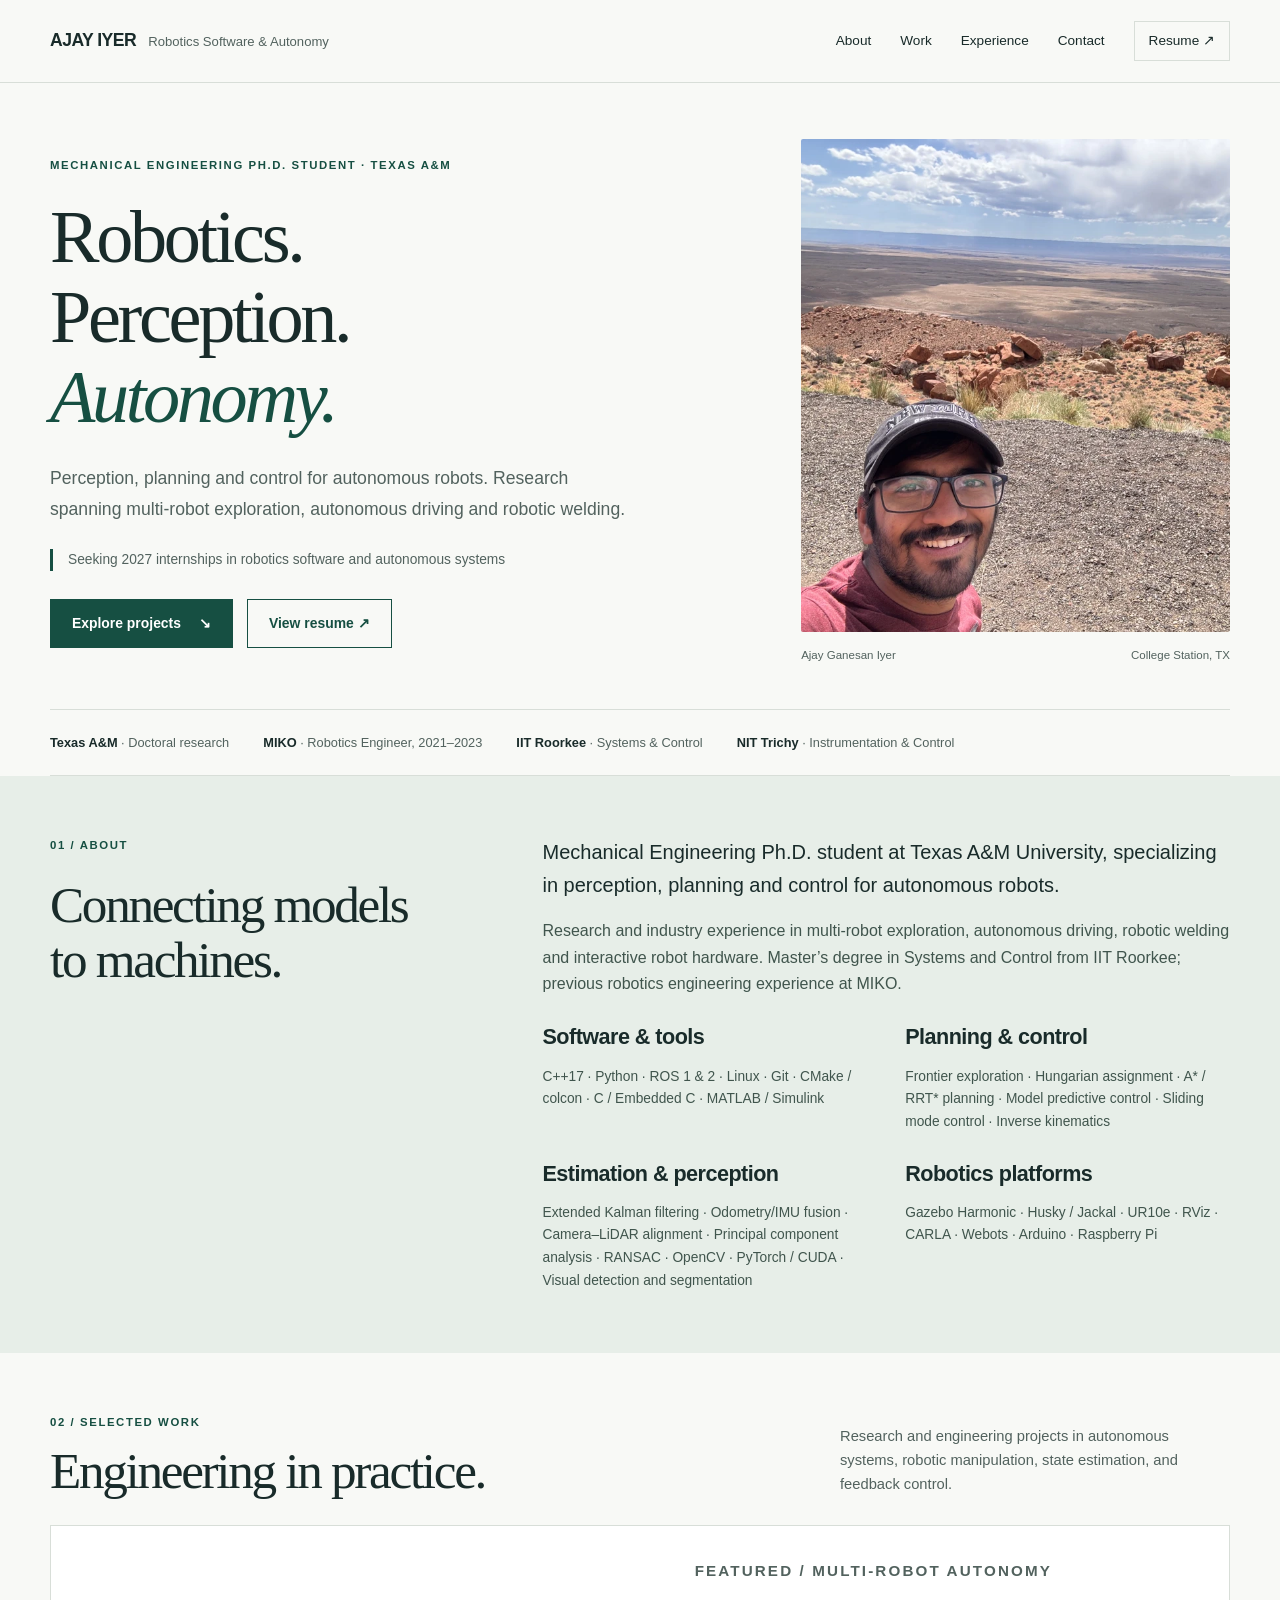
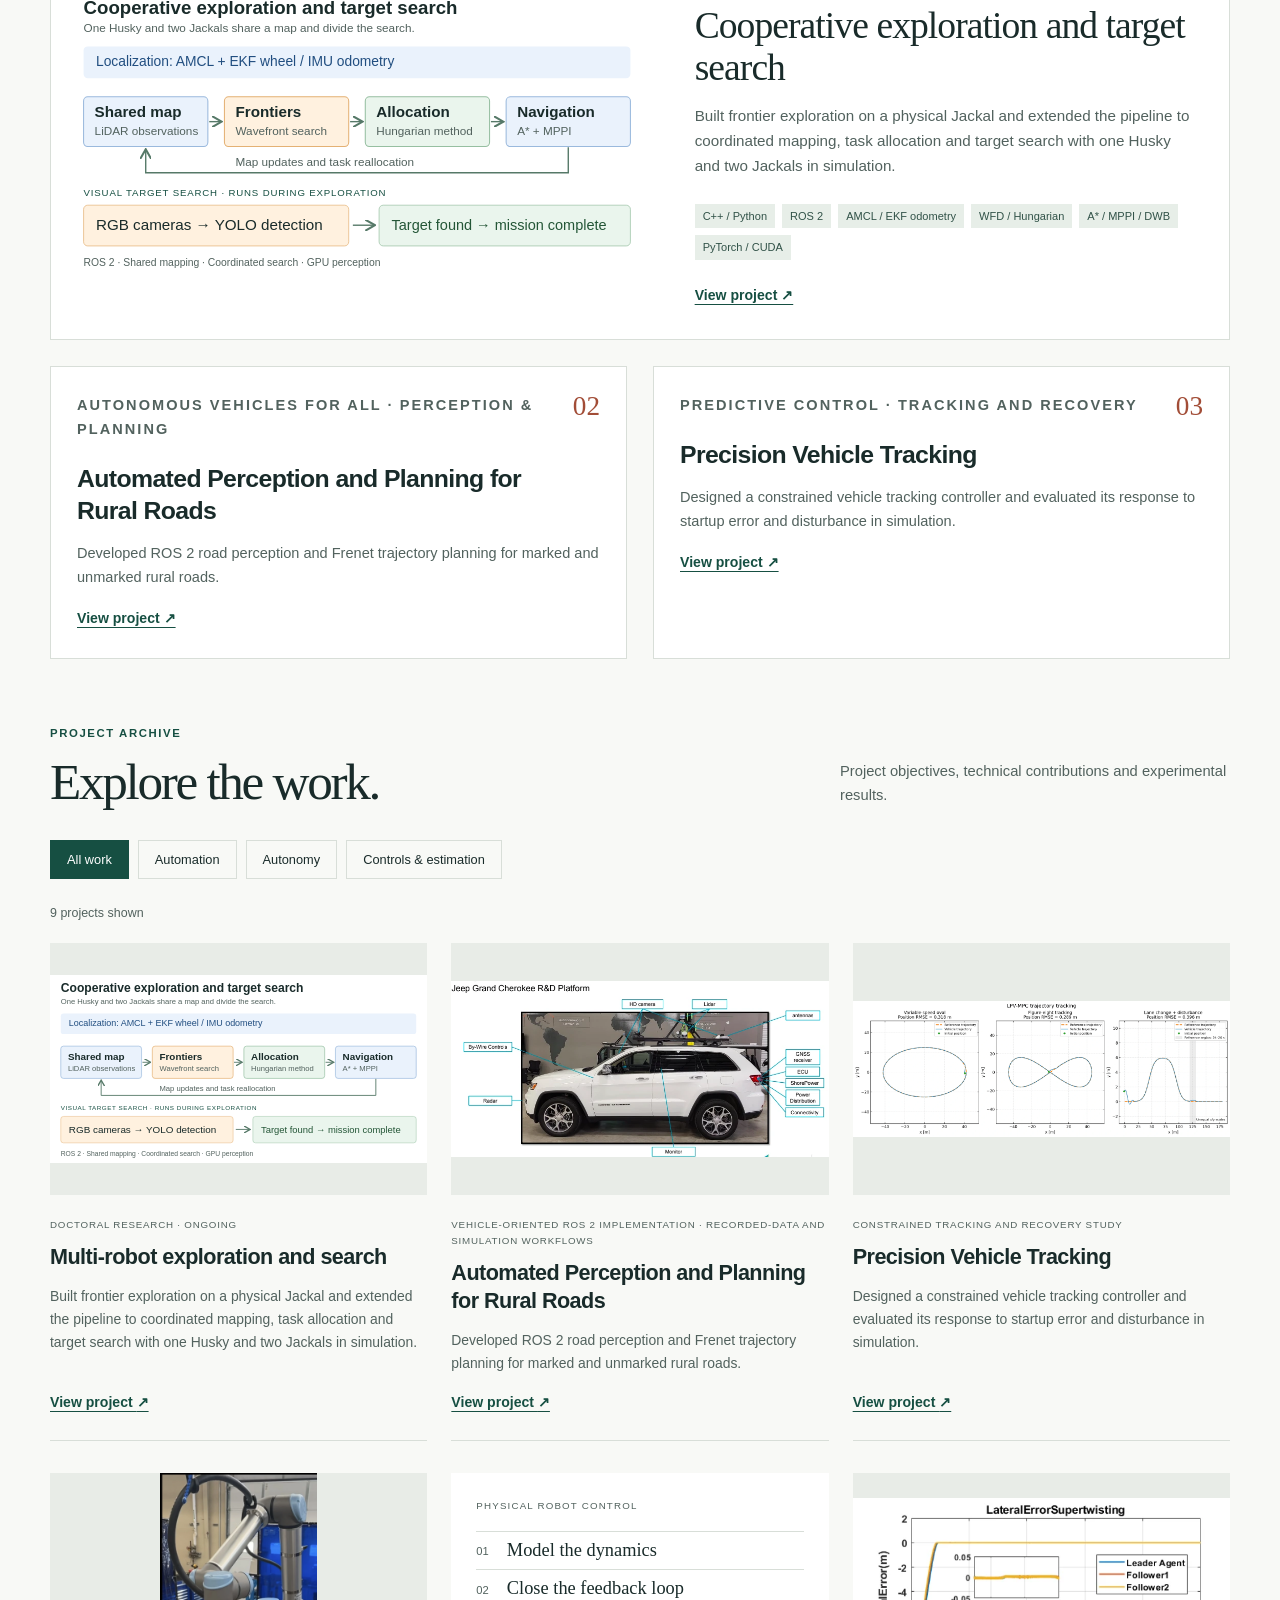
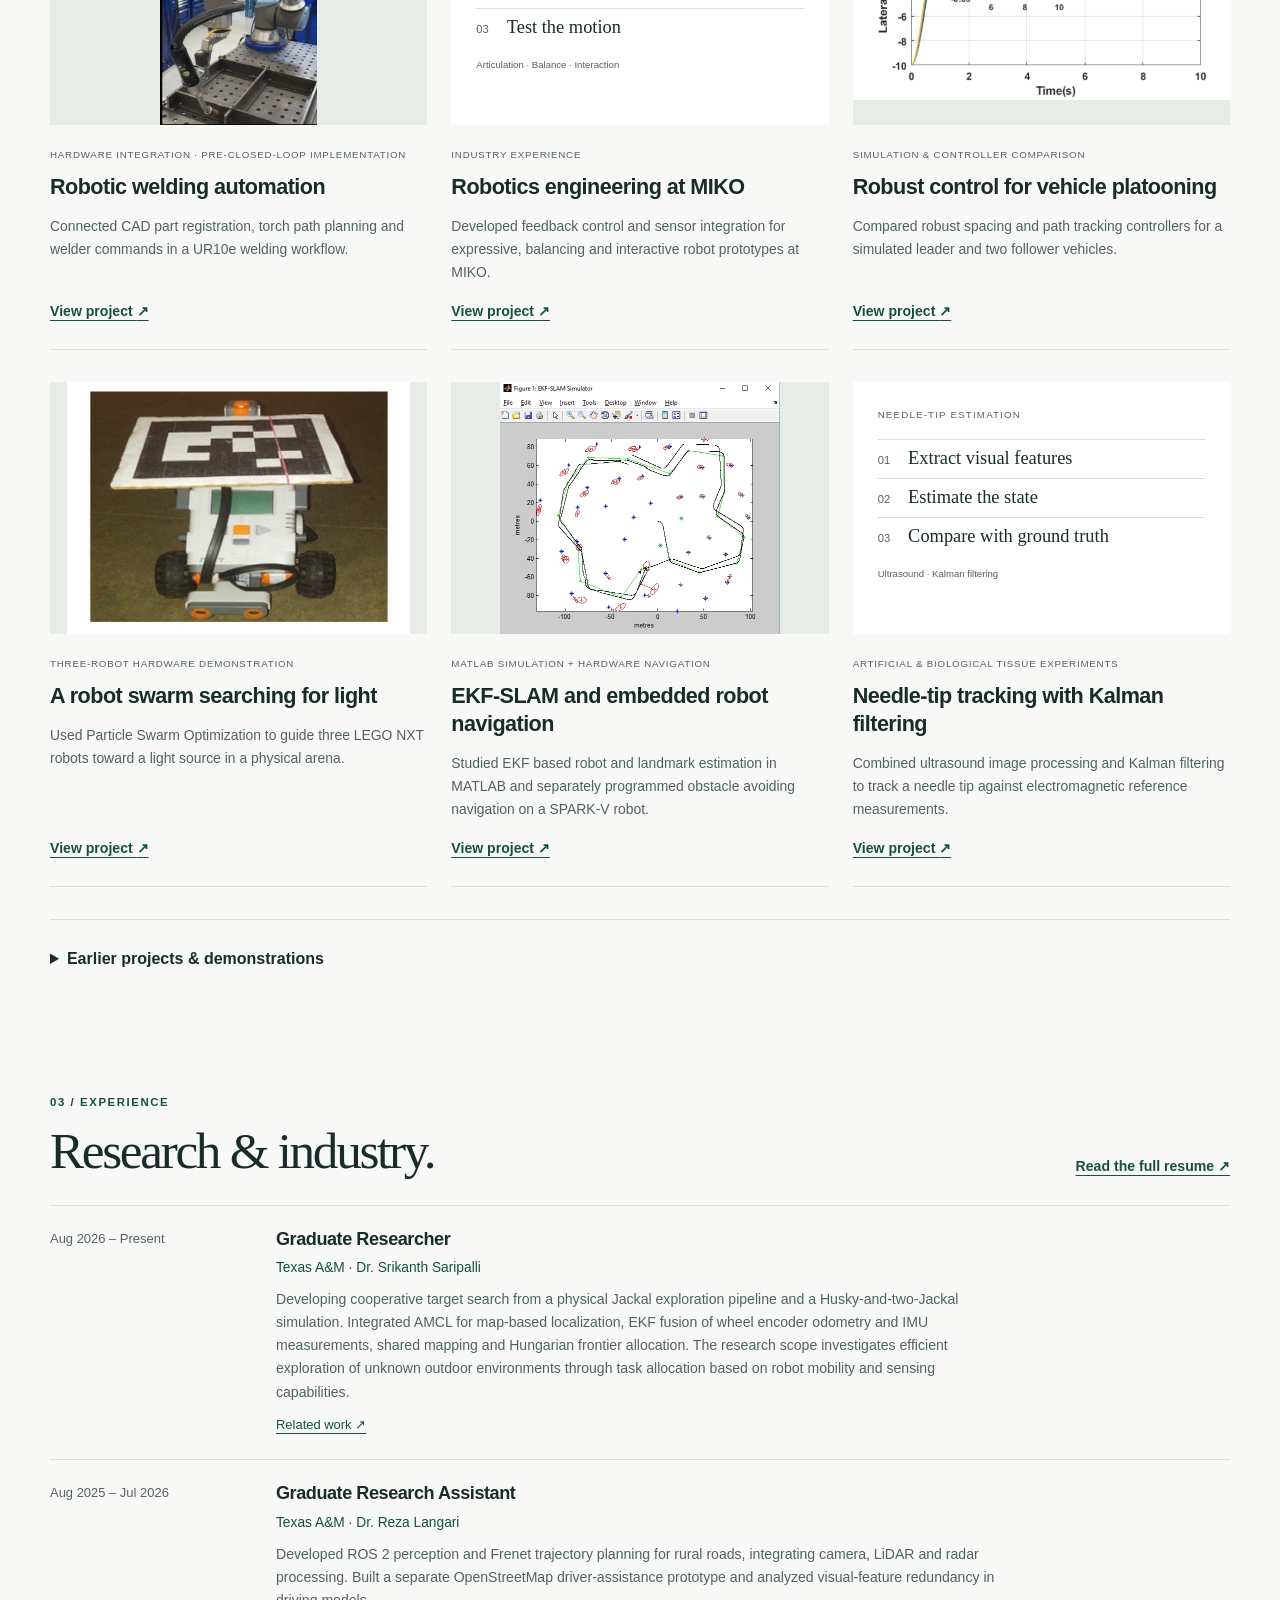
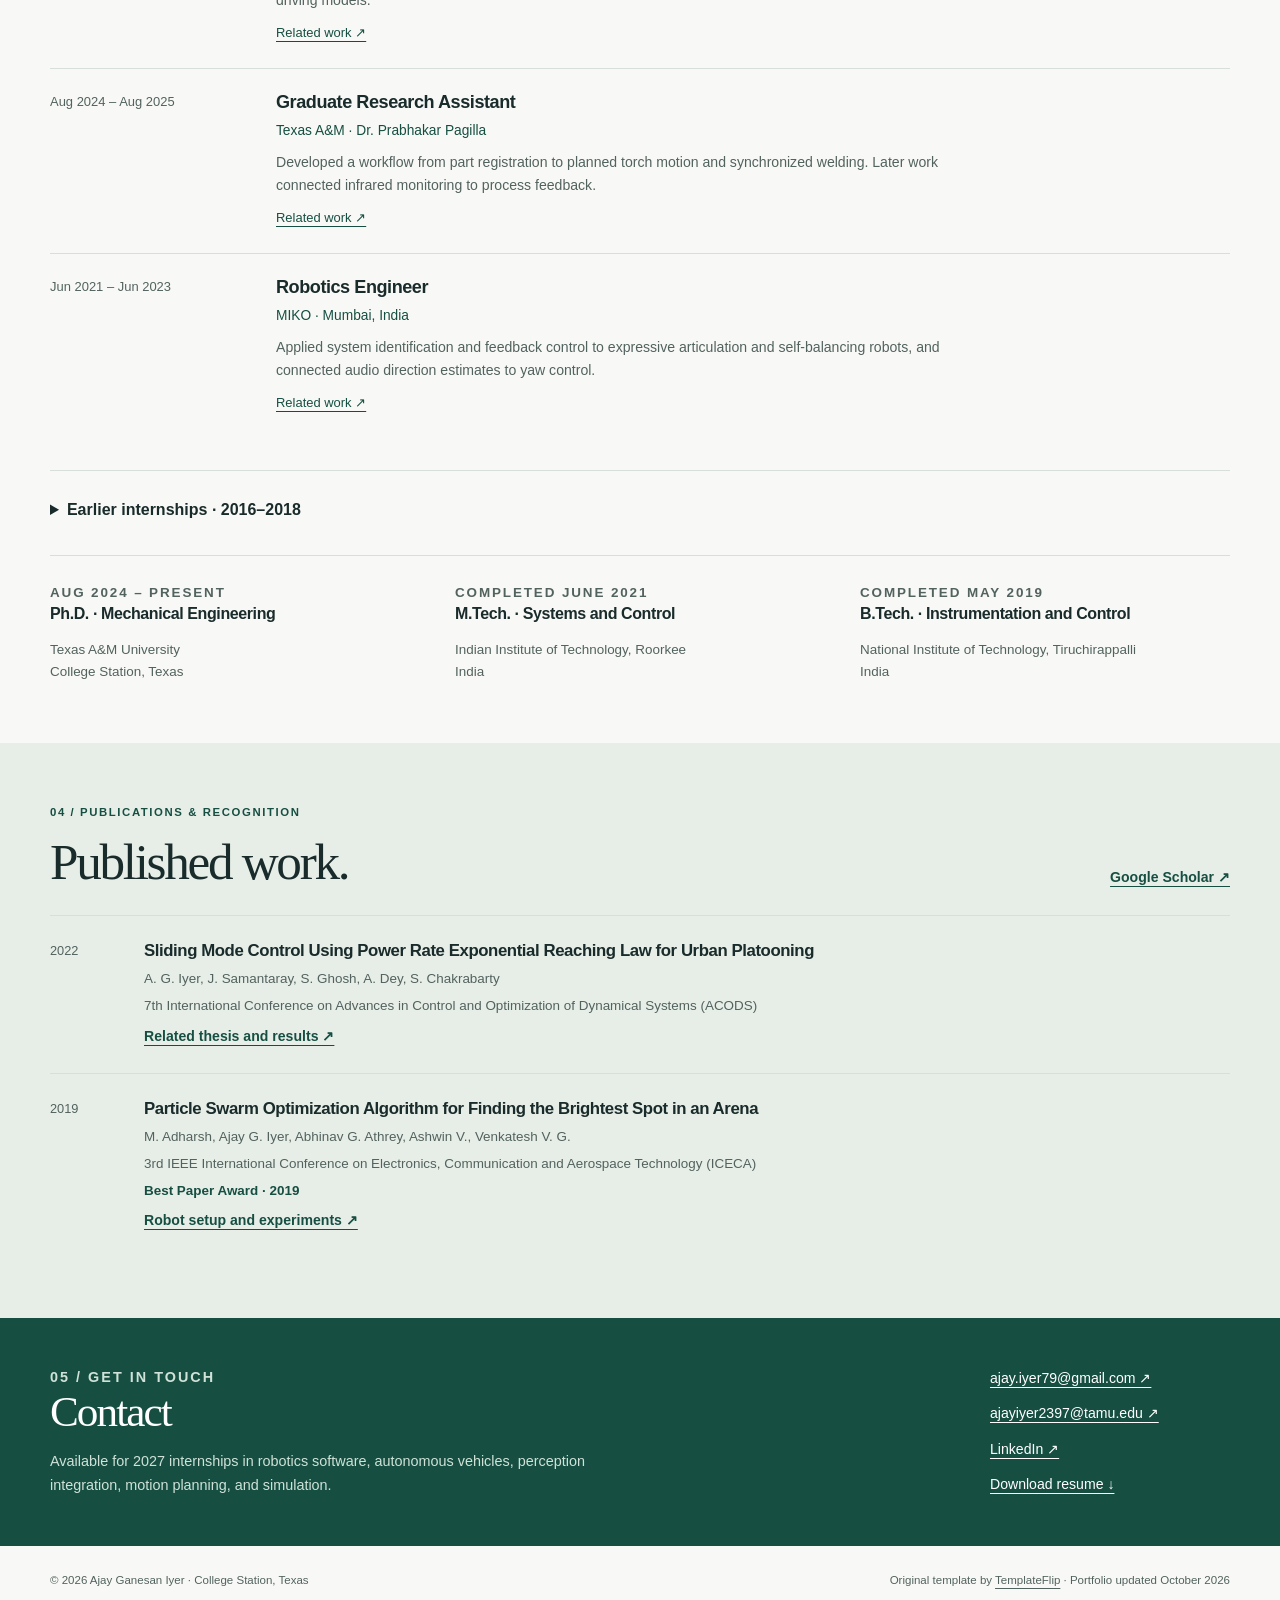
==== commit 83350ce2: "update portfolio" ====
--- a/index.html
+++ b/index.html
@@ -16,8 +16,8 @@
 <div class="credentials"><span><strong>Texas A&M</strong> · Doctoral research</span><span><strong>MIKO</strong> · Robotics Engineer, 2021–2023</span><span><strong>IIT Roorkee</strong> · Systems & Control</span><span><strong>NIT Trichy</strong> · Instrumentation & Control</span></div></div>
 <section class="section about-band" id="about"><div class="container about-layout"><div><p class="eyebrow">01 / About</p><h2>Connecting models<br>to machines.</h2></div><div class="about-copy"><p class="lead">Mechanical Engineering Ph.D. student at Texas A&M University, specializing in perception, planning and control for autonomous robots.</p><p>Research and industry experience in multi-robot exploration, autonomous driving, robotic welding and interactive robot hardware. Master’s degree in Systems and Control from IIT Roorkee; previous robotics engineering experience at MIKO.</p>
 <div class="skills-grid" id="skill"><div><h3>Software & tools</h3><p>C++17 · Python · ROS 1 & 2 · Linux · Git · CMake / colcon · C / Embedded C · MATLAB / Simulink</p></div><div><h3>Planning & control</h3><p>Frontier exploration · Hungarian assignment · A* / RRT* planning · Model predictive control · Sliding mode control · Inverse kinematics</p></div><div><h3>Estimation & perception</h3><p>Extended Kalman filtering · Odometry/IMU fusion · Camera–LiDAR alignment · Principal component analysis · RANSAC · OpenCV · PyTorch / CUDA · Visual detection and segmentation</p></div><div><h3>Robotics platforms</h3><p>Gazebo Harmonic · Husky / Jackal · UR10e · RViz · CARLA · Webots · Arduino · Raspberry Pi</p></div></div></div></div></section>
-<section class="section" id="portfolio"><div class="container"><div class="section-heading"><div><p class="eyebrow">02 / Selected work</p><h2>Engineering in practice.</h2></div><p>Research and engineering projects in autonomous systems, robotic manipulation, state estimation, and feedback control.</p></div><article class="featured"><a class="feature-visual" href="projects/frontier-exploration.html" aria-label="Explore multi-robot autonomy"><img src="assets/images/exploration-architecture.svg" alt="Cooperative exploration workflow: AMCL provides localization within an existing map, supported by EKF fusion of wheel encoder odometry and IMU measurements. Shared LiDAR mapping, wavefront frontier detection, Hungarian task allocation and A* planning with MPPI control support exploration. Camera-based target detection runs alongside exploration." loading="lazy" decoding="async"></a><div class="feature-content"><p class="eyebrow">Featured / Multi-robot autonomy</p><h3>Cooperative exploration and target search</h3><p>Scaling autonomous exploration from a physical Jackal to a coordinated Husky-and-Jackal team for exploration and visual target search.</p><ul class="tag-list" aria-label="Tools and methods"><li>C++ / Python</li><li>ROS 2</li><li>AMCL / EKF odometry</li><li>WFD / Hungarian</li><li>A* / MPPI / DWB</li><li>PyTorch / CUDA</li></ul><a class="text-link" href="projects/frontier-exploration.html">View project ↗</a></div></article><div class="feature-bottom"><article class="compact-feature"><span class="number">02</span><p class="eyebrow">Autonomous Vehicles for All · Perception &amp; planning</p><h3>Automated Perception and Planning for Rural Roads</h3><p>ROS 2 perception and trajectory planning for marked and unmarked rural roads, with a complementary map-based driver-assistance prototype.</p><a class="text-link" href="projects/autonomous-vehicles.html">View project ↗</a></article><article class="compact-feature"><span class="number">03</span><p class="eyebrow">Predictive control · Tracking and recovery</p><h3>Precision Vehicle Tracking</h3><p>Constrained vehicle tracking using reference-scheduled model predictive control.</p><a class="text-link" href="projects/vehicle-mpc.html">View project ↗</a></article></div><div class="section-heading" style="margin-top:65px"><div><p class="eyebrow">Project archive</p><h2>Explore the work.</h2></div><p>Project objectives, technical contributions and experimental results.</p></div>
-<div class="project-filters" role="group" aria-label="Filter projects"><button class="filter" data-filter="all" aria-pressed="true">All work</button><button class="filter" data-filter="automation" aria-pressed="false">Automation</button><button class="filter" data-filter="autonomy" aria-pressed="false">Autonomy</button><button class="filter" data-filter="controls" aria-pressed="false">Controls & estimation</button></div><p id="filter-status" class="filter-status" role="status" aria-live="polite">9 projects shown</p><div class="project-grid"><article class="project-card" data-category="autonomy"><a class="card-image" href="projects/frontier-exploration.html" aria-label="Explore Cooperative exploration and target search"><img src="assets/images/exploration-architecture.svg" alt="Cooperative exploration workflow: AMCL provides localization within an existing map, supported by EKF fusion of wheel encoder odometry and IMU measurements. Shared LiDAR mapping, wavefront frontier detection, Hungarian task allocation and A* planning with MPPI control support exploration. Camera-based target detection runs alongside exploration." loading="lazy" decoding="async"></a><div class="status">Doctoral research · Ongoing</div><h3><a href="projects/frontier-exploration.html">Multi-robot exploration and search</a></h3><p>Scaling autonomous exploration from a physical Jackal to a coordinated Husky-and-Jackal team for exploration and visual target search.</p><a class="text-link" href="projects/frontier-exploration.html">View project <span aria-hidden="true">↗</span></a></article><article class="project-card" data-category="autonomy"><a class="card-image" href="projects/autonomous-vehicles.html" aria-label="Explore Automated Perception and Planning for Rural Roads"><img src="assets/images/ava-vehicle.webp" alt="Annotated AVA research vehicle with its sensor locations" loading="lazy" decoding="async"></a><div class="status">Vehicle-oriented ROS 2 implementation · recorded-data and simulation workflows</div><h3><a href="projects/autonomous-vehicles.html">Automated Perception and Planning for Rural Roads</a></h3><p>ROS 2 perception and trajectory planning for marked and unmarked rural roads, with a complementary map-based driver-assistance prototype.</p><a class="text-link" href="projects/autonomous-vehicles.html">View project <span aria-hidden="true">↗</span></a></article><article class="project-card" data-category="controls"><a class="card-image" href="projects/vehicle-mpc.html" aria-label="Explore Precision Vehicle Tracking and Disturbance Recovery"><img src="assets/images/vehicle-tracking-paths.webp" alt="Vehicle tracking plots for an oval, figure-eight, and disturbed lane-change route, with full-run position errors" loading="lazy" decoding="async"></a><div class="status">Constrained tracking and recovery study</div><h3><a href="projects/vehicle-mpc.html">Precision Vehicle Tracking</a></h3><p>Constrained vehicle tracking using reference-scheduled model predictive control.</p><a class="text-link" href="projects/vehicle-mpc.html">View project <span aria-hidden="true">↗</span></a></article><article class="project-card" data-category="automation"><a class="card-image" href="projects/welding-automation.html" aria-label="Explore Robotic welding automation"><img src="assets/images/weld-hardware.webp" alt="UR10e robot and welding torch in the project work cell" loading="lazy" decoding="async"></a><div class="status">Hardware integration · Pre-closed-loop implementation</div><h3><a href="projects/welding-automation.html">Robotic welding automation</a></h3><p>CAD-guided robotic welding with part registration, torch-pose planning and coordinated execution.</p><a class="text-link" href="projects/welding-automation.html">View project <span aria-hidden="true">↗</span></a></article><article class="project-card" data-category="automation"><a class="card-image" href="projects/miko-robotics.html" aria-label="Explore Robot motion and feedback control at MIKO"><div class="diagram-preview"><p class="diagram-title">Physical robot control</p><div class="flow-line"><span>01</span>Model the dynamics</div><div class="flow-line"><span>02</span>Close the feedback loop</div><div class="flow-line"><span>03</span>Test the motion</div><small>Articulation · Balance · Interaction</small></div></a><div class="status">Industry experience</div><h3><a href="projects/miko-robotics.html">Robotics engineering at MIKO</a></h3><p>Modeling, feedback control and hardware integration for interactive robots at MIKO.</p><a class="text-link" href="projects/miko-robotics.html">View project <span aria-hidden="true">↗</span></a></article><article class="project-card" data-category="controls"><a class="card-image" href="projects/vehicle-platooning.html" aria-label="Explore Robust control for vehicle platooning"><img src="assets/images/platoon-lateral.webp" alt="Master&#x27;s thesis plot of lateral tracking error using super-twisting control" loading="lazy" decoding="async"></a><div class="status">Simulation &amp; controller comparison</div><h3><a href="projects/vehicle-platooning.html">Robust control for vehicle platooning</a></h3><p>Robust longitudinal and lateral control for a simulated three-vehicle platoon.</p><a class="text-link" href="projects/vehicle-platooning.html">View project <span aria-hidden="true">↗</span></a></article><article class="project-card" data-category="autonomy"><a class="card-image" href="projects/robot-swarm.html" aria-label="Explore A robot swarm searching for light"><img src="assets/images/pso-robot.webp" alt="LEGO NXT robot carrying an ArUco tracking marker" loading="lazy" decoding="async"></a><div class="status">Three-robot hardware demonstration</div><h3><a href="projects/robot-swarm.html">A robot swarm searching for light</a></h3><p>Particle-swarm light-source search implemented on three LEGO NXT robots.</p><a class="text-link" href="projects/robot-swarm.html">View project <span aria-hidden="true">↗</span></a></article><article class="project-card" data-category="autonomy"><a class="card-image" href="projects/ekf-slam.html" aria-label="Explore EKF-SLAM and embedded robot navigation"><img src="assets/images/slam-map.webp" alt="MATLAB EKF-SLAM simulation showing a robot path and landmark estimates" loading="lazy" decoding="async"></a><div class="status">MATLAB simulation + hardware navigation</div><h3><a href="projects/ekf-slam.html">EKF-SLAM and embedded robot navigation</a></h3><p>Joint robot-pose and landmark estimation in MATLAB, with a separate embedded navigation exercise.</p><a class="text-link" href="projects/ekf-slam.html">View project <span aria-hidden="true">↗</span></a></article><article class="project-card" data-category="controls"><a class="card-image" href="projects/needle-tracking.html" aria-label="Explore Needle-tip tracking with Kalman filtering"><div class="diagram-preview"><p class="diagram-title">Needle-tip estimation</p><div class="flow-line"><span>01</span>Extract visual features</div><div class="flow-line"><span>02</span>Estimate the state</div><div class="flow-line"><span>03</span>Compare with ground truth</div><small>Ultrasound · Kalman filtering</small></div></a><div class="status">Artificial &amp; biological tissue experiments</div><h3><a href="projects/needle-tracking.html">Needle-tip tracking with Kalman filtering</a></h3><p>Ultrasound needle tracking using robust image processing and Kalman filtering.</p><a class="text-link" href="projects/needle-tracking.html">View project <span aria-hidden="true">↗</span></a></article></div><details class="extra-work"><summary>Earlier projects & demonstrations</summary><div class="extra-grid"><div><h3>UAV modeling and control</h3><p>A 2019 control-systems course project exploring UAV dynamics and control in MATLAB. The original simulation demonstration is available below.</p><a class="text-link" href="https://drive.google.com/file/d/1HM16QL9dJMWermskILlDSCBvRlfYO1c8/view">Open drone-control demonstration ↗</a></div><div><h3>Industrial and embedded control</h3><p>Earlier internships included PID and ON–OFF control for an absorption heat transformer at TU Berlin, PLC–LabVIEW communication, and a seat-stabilization prototype at NITIE.</p><a class="text-link" href="#earlier-experience">See earlier experience ↓</a></div></div><figure class="media-demo"><video controls preload="none" aria-label="UAV control simulation"><source src="images/drone_control%20(1080p).mp4" type="video/mp4">Your browser does not support video. <a href="images/drone_control%20(1080p).mp4">Download the demonstration.</a></video><figcaption>UAV control simulation · 2019 course project.</figcaption></figure></details></div></section>
+<section class="section" id="portfolio"><div class="container"><div class="section-heading"><div><p class="eyebrow">02 / Selected work</p><h2>Engineering in practice.</h2></div><p>Research and engineering projects in autonomous systems, robotic manipulation, state estimation, and feedback control.</p></div><article class="featured"><a class="feature-visual" href="projects/frontier-exploration.html" aria-label="Explore multi-robot autonomy"><img src="assets/images/exploration-architecture.svg" alt="Cooperative exploration workflow: AMCL provides localization within an existing map, supported by EKF fusion of wheel encoder odometry and IMU measurements. Shared LiDAR mapping, wavefront frontier detection, Hungarian task allocation and A* planning with MPPI control support exploration. Camera-based target detection runs alongside exploration." loading="lazy" decoding="async"></a><div class="feature-content"><p class="eyebrow">Featured / Multi-robot autonomy</p><h3>Cooperative exploration and target search</h3><p>Built frontier exploration on a physical Jackal and extended the pipeline to coordinated mapping, task allocation and target search with one Husky and two Jackals in simulation.</p><ul class="tag-list" aria-label="Tools and methods"><li>C++ / Python</li><li>ROS 2</li><li>AMCL / EKF odometry</li><li>WFD / Hungarian</li><li>A* / MPPI / DWB</li><li>PyTorch / CUDA</li></ul><a class="text-link" href="projects/frontier-exploration.html">View project ↗</a></div></article><div class="feature-bottom"><article class="compact-feature"><span class="number">02</span><p class="eyebrow">Autonomous Vehicles for All · Perception &amp; planning</p><h3>Automated Perception and Planning for Rural Roads</h3><p>Developed ROS 2 road perception and Frenet trajectory planning for marked and unmarked rural roads.</p><a class="text-link" href="projects/autonomous-vehicles.html">View project ↗</a></article><article class="compact-feature"><span class="number">03</span><p class="eyebrow">Predictive control · Tracking and recovery</p><h3>Precision Vehicle Tracking</h3><p>Designed a constrained vehicle tracking controller and evaluated its response to startup error and disturbance in simulation.</p><a class="text-link" href="projects/vehicle-mpc.html">View project ↗</a></article></div><div class="section-heading" style="margin-top:65px"><div><p class="eyebrow">Project archive</p><h2>Explore the work.</h2></div><p>Project objectives, technical contributions and experimental results.</p></div>
+<div class="project-filters" role="group" aria-label="Filter projects"><button class="filter" data-filter="all" aria-pressed="true">All work</button><button class="filter" data-filter="automation" aria-pressed="false">Automation</button><button class="filter" data-filter="autonomy" aria-pressed="false">Autonomy</button><button class="filter" data-filter="controls" aria-pressed="false">Controls & estimation</button></div><p id="filter-status" class="filter-status" role="status" aria-live="polite">9 projects shown</p><div class="project-grid"><article class="project-card" data-category="autonomy"><a class="card-image" href="projects/frontier-exploration.html" aria-label="Explore Cooperative exploration and target search"><img src="assets/images/exploration-architecture.svg" alt="Cooperative exploration workflow: AMCL provides localization within an existing map, supported by EKF fusion of wheel encoder odometry and IMU measurements. Shared LiDAR mapping, wavefront frontier detection, Hungarian task allocation and A* planning with MPPI control support exploration. Camera-based target detection runs alongside exploration." loading="lazy" decoding="async"></a><div class="status">Doctoral research · Ongoing</div><h3><a href="projects/frontier-exploration.html">Multi-robot exploration and search</a></h3><p>Built frontier exploration on a physical Jackal and extended the pipeline to coordinated mapping, task allocation and target search with one Husky and two Jackals in simulation.</p><a class="text-link" href="projects/frontier-exploration.html">View project <span aria-hidden="true">↗</span></a></article><article class="project-card" data-category="autonomy"><a class="card-image" href="projects/autonomous-vehicles.html" aria-label="Explore Automated Perception and Planning for Rural Roads"><img src="assets/images/ava-vehicle.webp" alt="Annotated AVA research vehicle with its sensor locations" loading="lazy" decoding="async"></a><div class="status">Vehicle-oriented ROS 2 implementation · recorded-data and simulation workflows</div><h3><a href="projects/autonomous-vehicles.html">Automated Perception and Planning for Rural Roads</a></h3><p>Developed ROS 2 road perception and Frenet trajectory planning for marked and unmarked rural roads.</p><a class="text-link" href="projects/autonomous-vehicles.html">View project <span aria-hidden="true">↗</span></a></article><article class="project-card" data-category="controls"><a class="card-image" href="projects/vehicle-mpc.html" aria-label="Explore Precision Vehicle Tracking and Disturbance Recovery"><img src="assets/images/vehicle-tracking-paths.webp" alt="Vehicle tracking plots for an oval, figure-eight, and disturbed lane-change route, with full-run position errors" loading="lazy" decoding="async"></a><div class="status">Constrained tracking and recovery study</div><h3><a href="projects/vehicle-mpc.html">Precision Vehicle Tracking</a></h3><p>Designed a constrained vehicle tracking controller and evaluated its response to startup error and disturbance in simulation.</p><a class="text-link" href="projects/vehicle-mpc.html">View project <span aria-hidden="true">↗</span></a></article><article class="project-card" data-category="automation"><a class="card-image" href="projects/welding-automation.html" aria-label="Explore Robotic welding automation"><img src="assets/images/weld-hardware.webp" alt="UR10e robot and welding torch in the project work cell" loading="lazy" decoding="async"></a><div class="status">Hardware integration · Pre-closed-loop implementation</div><h3><a href="projects/welding-automation.html">Robotic welding automation</a></h3><p>Connected CAD part registration, torch path planning and welder commands in a UR10e welding workflow.</p><a class="text-link" href="projects/welding-automation.html">View project <span aria-hidden="true">↗</span></a></article><article class="project-card" data-category="automation"><a class="card-image" href="projects/miko-robotics.html" aria-label="Explore Robot motion and feedback control at MIKO"><div class="diagram-preview"><p class="diagram-title">Physical robot control</p><div class="flow-line"><span>01</span>Model the dynamics</div><div class="flow-line"><span>02</span>Close the feedback loop</div><div class="flow-line"><span>03</span>Test the motion</div><small>Articulation · Balance · Interaction</small></div></a><div class="status">Industry experience</div><h3><a href="projects/miko-robotics.html">Robotics engineering at MIKO</a></h3><p>Developed feedback control and sensor integration for expressive, balancing and interactive robot prototypes at MIKO.</p><a class="text-link" href="projects/miko-robotics.html">View project <span aria-hidden="true">↗</span></a></article><article class="project-card" data-category="controls"><a class="card-image" href="projects/vehicle-platooning.html" aria-label="Explore Robust control for vehicle platooning"><img src="assets/images/platoon-lateral.webp" alt="Master&#x27;s thesis plot of lateral tracking error using super-twisting control" loading="lazy" decoding="async"></a><div class="status">Simulation &amp; controller comparison</div><h3><a href="projects/vehicle-platooning.html">Robust control for vehicle platooning</a></h3><p>Compared robust spacing and path tracking controllers for a simulated leader and two follower vehicles.</p><a class="text-link" href="projects/vehicle-platooning.html">View project <span aria-hidden="true">↗</span></a></article><article class="project-card" data-category="autonomy"><a class="card-image" href="projects/robot-swarm.html" aria-label="Explore A robot swarm searching for light"><img src="assets/images/pso-robot.webp" alt="LEGO NXT robot carrying an ArUco tracking marker" loading="lazy" decoding="async"></a><div class="status">Three-robot hardware demonstration</div><h3><a href="projects/robot-swarm.html">A robot swarm searching for light</a></h3><p>Used Particle Swarm Optimization to guide three LEGO NXT robots toward a light source in a physical arena.</p><a class="text-link" href="projects/robot-swarm.html">View project <span aria-hidden="true">↗</span></a></article><article class="project-card" data-category="autonomy"><a class="card-image" href="projects/ekf-slam.html" aria-label="Explore EKF-SLAM and embedded robot navigation"><img src="assets/images/slam-map.webp" alt="MATLAB EKF-SLAM simulation showing a robot path and landmark estimates" loading="lazy" decoding="async"></a><div class="status">MATLAB simulation + hardware navigation</div><h3><a href="projects/ekf-slam.html">EKF-SLAM and embedded robot navigation</a></h3><p>Studied EKF based robot and landmark estimation in MATLAB and separately programmed obstacle avoiding navigation on a SPARK-V robot.</p><a class="text-link" href="projects/ekf-slam.html">View project <span aria-hidden="true">↗</span></a></article><article class="project-card" data-category="controls"><a class="card-image" href="projects/needle-tracking.html" aria-label="Explore Needle-tip tracking with Kalman filtering"><div class="diagram-preview"><p class="diagram-title">Needle-tip estimation</p><div class="flow-line"><span>01</span>Extract visual features</div><div class="flow-line"><span>02</span>Estimate the state</div><div class="flow-line"><span>03</span>Compare with ground truth</div><small>Ultrasound · Kalman filtering</small></div></a><div class="status">Artificial &amp; biological tissue experiments</div><h3><a href="projects/needle-tracking.html">Needle-tip tracking with Kalman filtering</a></h3><p>Combined ultrasound image processing and Kalman filtering to track a needle tip against electromagnetic reference measurements.</p><a class="text-link" href="projects/needle-tracking.html">View project <span aria-hidden="true">↗</span></a></article></div><details class="extra-work"><summary>Earlier projects & demonstrations</summary><div class="extra-grid"><div><h3>UAV modeling and control</h3><p>A 2019 control-systems course project exploring UAV dynamics and control in MATLAB. The original simulation demonstration is available below.</p><a class="text-link" href="https://drive.google.com/file/d/1HM16QL9dJMWermskILlDSCBvRlfYO1c8/view">Open drone-control demonstration ↗</a></div><div><h3>Industrial and embedded control</h3><p>Earlier internships included PID and ON–OFF control for an absorption heat transformer at TU Berlin, PLC–LabVIEW communication, and a seat-stabilization prototype at NITIE.</p><a class="text-link" href="#earlier-experience">See earlier experience ↓</a></div></div><figure class="media-demo"><video controls preload="none" aria-label="UAV control simulation"><source src="images/drone_control%20(1080p).mp4" type="video/mp4">Your browser does not support video. <a href="images/drone_control%20(1080p).mp4">Download the demonstration.</a></video><figcaption>UAV control simulation · 2019 course project.</figcaption></figure></details></div></section>
 <section class="section" id="experience"><div class="container"><div class="section-heading"><div><p class="eyebrow">03 / Experience</p><h2>Research & industry.</h2></div><a class="text-link" href="assets/documents/Ajay_Iyer_Resume.pdf?v=cc300dd7d129">Read the full resume ↗</a></div><article class="timeline-row"><div class="timeline-date">Aug 2026 – Present</div><div><h3>Graduate Researcher</h3><p class="role">Texas A&M · Dr. Srikanth Saripalli</p><p>Developing cooperative target search from a physical Jackal exploration pipeline and a Husky-and-two-Jackal simulation. Integrated AMCL for map-based localization, EKF fusion of wheel encoder odometry and IMU measurements, shared mapping and Hungarian frontier allocation. The research scope investigates efficient exploration of unknown outdoor environments through task allocation based on robot mobility and sensing capabilities.</p><a href="projects/frontier-exploration.html">Related work ↗</a></div></article><article class="timeline-row"><div class="timeline-date">Aug 2025 – Jul 2026</div><div><h3>Graduate Research Assistant</h3><p class="role">Texas A&M · Dr. Reza Langari</p><p>Developed ROS 2 perception and Frenet trajectory planning for rural roads, integrating camera, LiDAR and radar processing. Built a separate OpenStreetMap driver-assistance prototype and analyzed visual-feature redundancy in driving models.</p><a href="projects/autonomous-vehicles.html">Related work ↗</a></div></article><article class="timeline-row"><div class="timeline-date">Aug 2024 – Aug 2025</div><div><h3>Graduate Research Assistant</h3><p class="role">Texas A&M · Dr. Prabhakar Pagilla</p><p>Developed a workflow from part registration to planned torch motion and synchronized welding. Later work connected infrared monitoring to process feedback.</p><a href="projects/welding-automation.html">Related work ↗</a></div></article><article class="timeline-row"><div class="timeline-date">Jun 2021 – Jun 2023</div><div><h3>Robotics Engineer</h3><p class="role">MIKO · Mumbai, India</p><p>Applied system identification and feedback control to expressive articulation and self-balancing robots, and connected audio direction estimates to yaw control.</p><a href="projects/miko-robotics.html">Related work ↗</a></div></article><details class="extra-work" id="earlier-experience"><summary>Earlier internships · 2016–2018</summary><div class="extra-grid"><article><h3>Technical University of Berlin</h3><p>May–Jul 2018 · Simulation and control of absorption heat transformers using Siemens TIA Portal, PID and ON–OFF control, and communication between LabVIEW and PLC systems.</p></article><article><h3>Indian Institute of Technology, Bombay</h3><p>Jun–Jul 2017 · EKF-SLAM simulation in MATLAB and embedded obstacle-avoiding navigation on a SPARK-V robot.</p><a href="projects/ekf-slam.html">Read the project ↗</a></article><article><h3>NITIE · Seat stabilization</h3><p>Dec 2017 · A PID-controlled seat-stabilization prototype and physiological monitoring using heart-rate and accelerometer sensors.</p></article><article><h3>NITIE · AGV study</h3><p>Dec 2016–Jan 2017 · Study of automated guided vehicles, sensor classifications, and embedded sensing for interaction systems.</p></article></div></details>
 <div class="education"><article><p class="eyebrow">Aug 2024 – Present</p><h3>Ph.D. · Mechanical Engineering</h3><p>Texas A&M University<br>College Station, Texas</p></article><article><p class="eyebrow">Completed June 2021</p><h3>M.Tech. · Systems and Control</h3><p>Indian Institute of Technology, Roorkee<br>India</p></article><article><p class="eyebrow">Completed May 2019</p><h3>B.Tech. · Instrumentation and Control</h3><p>National Institute of Technology, Tiruchirappalli<br>India</p></article></div></div></section>
 <section class="section about-band" id="publications"><div class="container"><div class="section-heading"><div><p class="eyebrow">04 / Publications & recognition</p><h2>Published work.</h2></div><a class="text-link" href="https://scholar.google.com/citations?user=XCSeehYAAAAJ&hl=en">Google Scholar ↗</a></div>
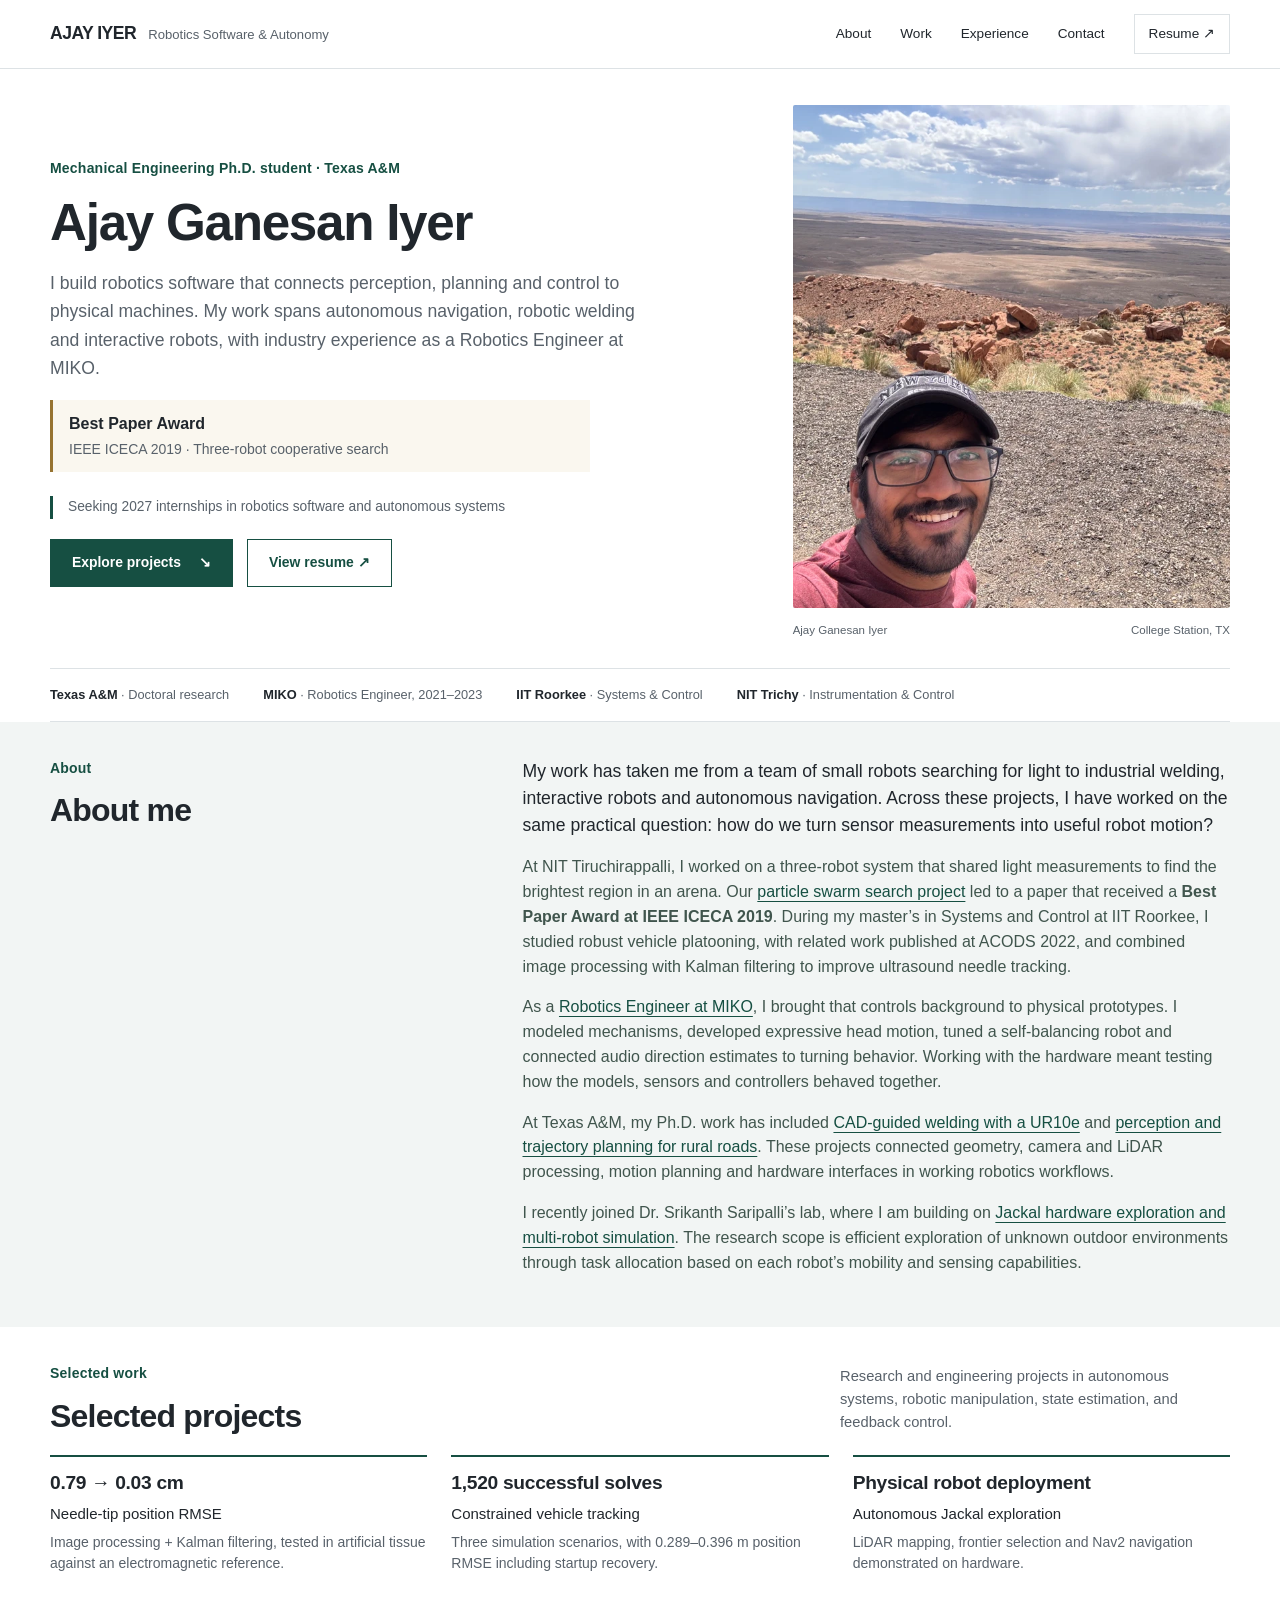
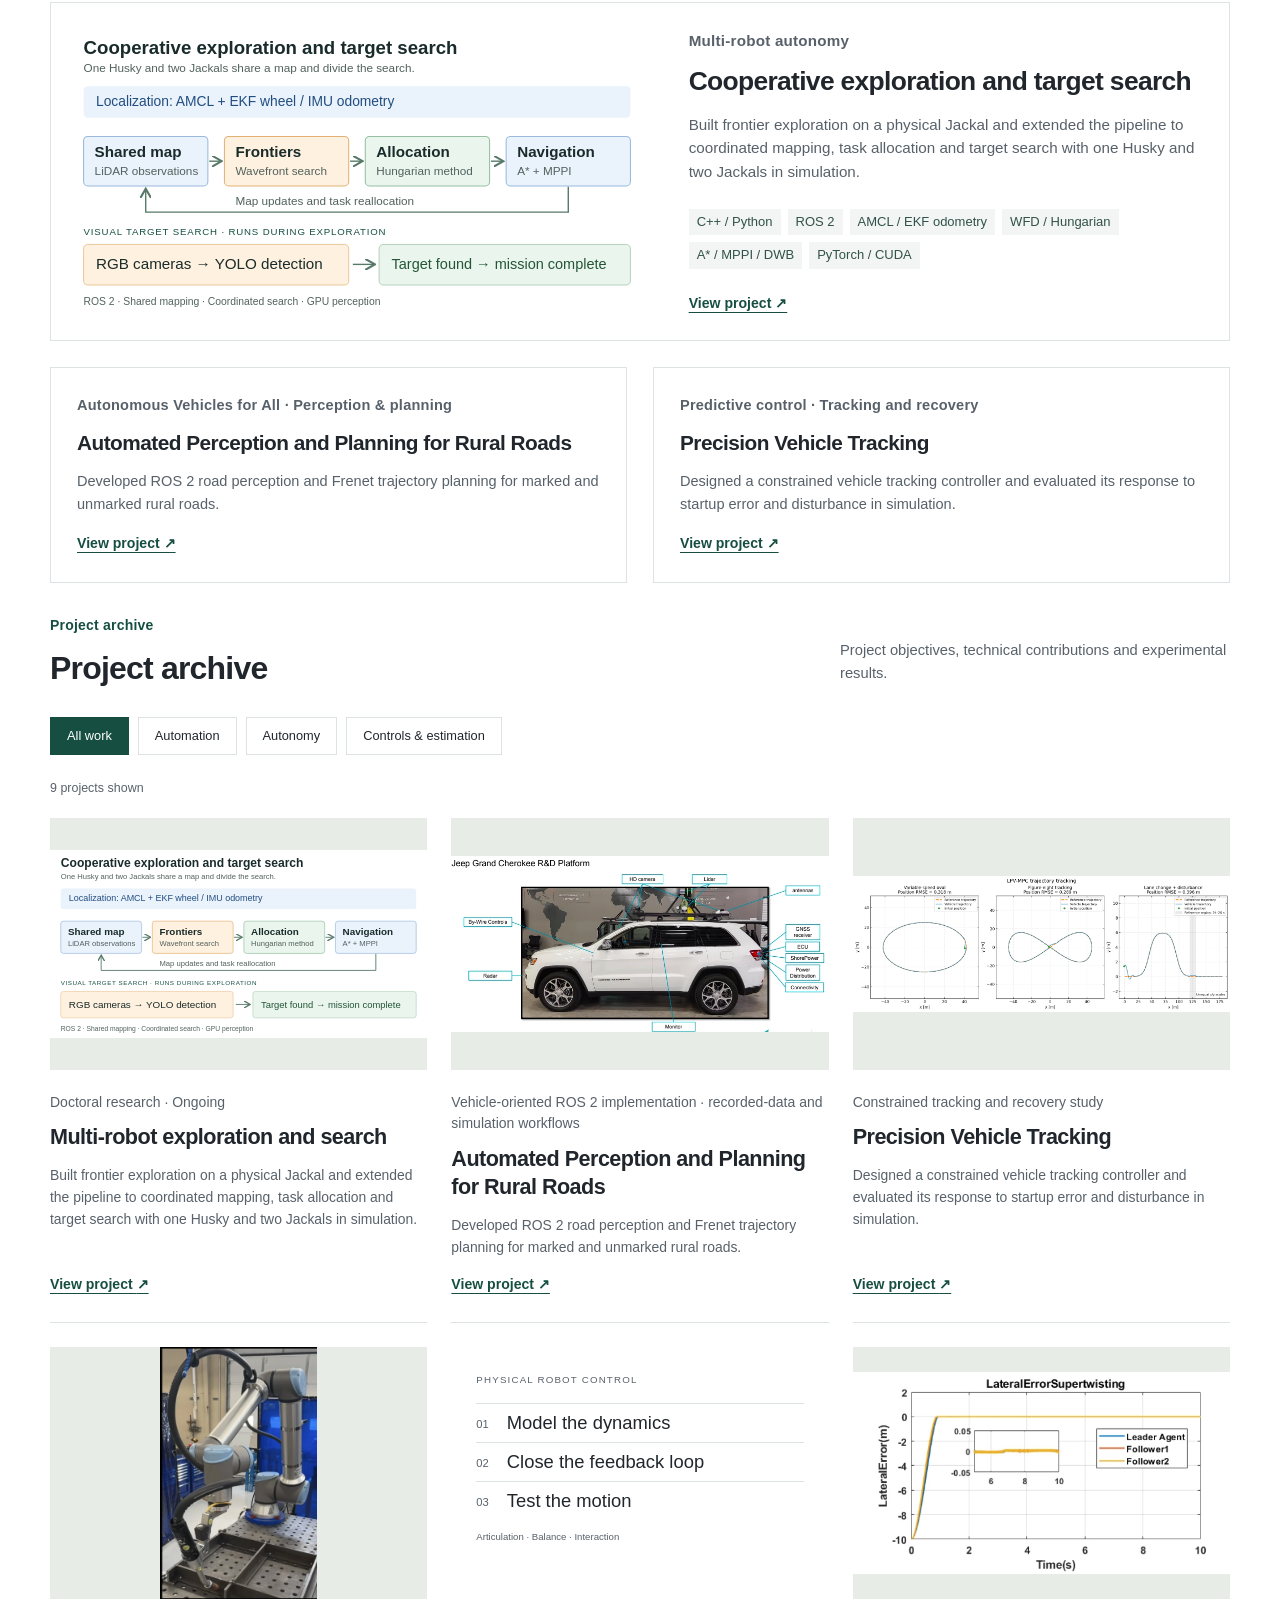
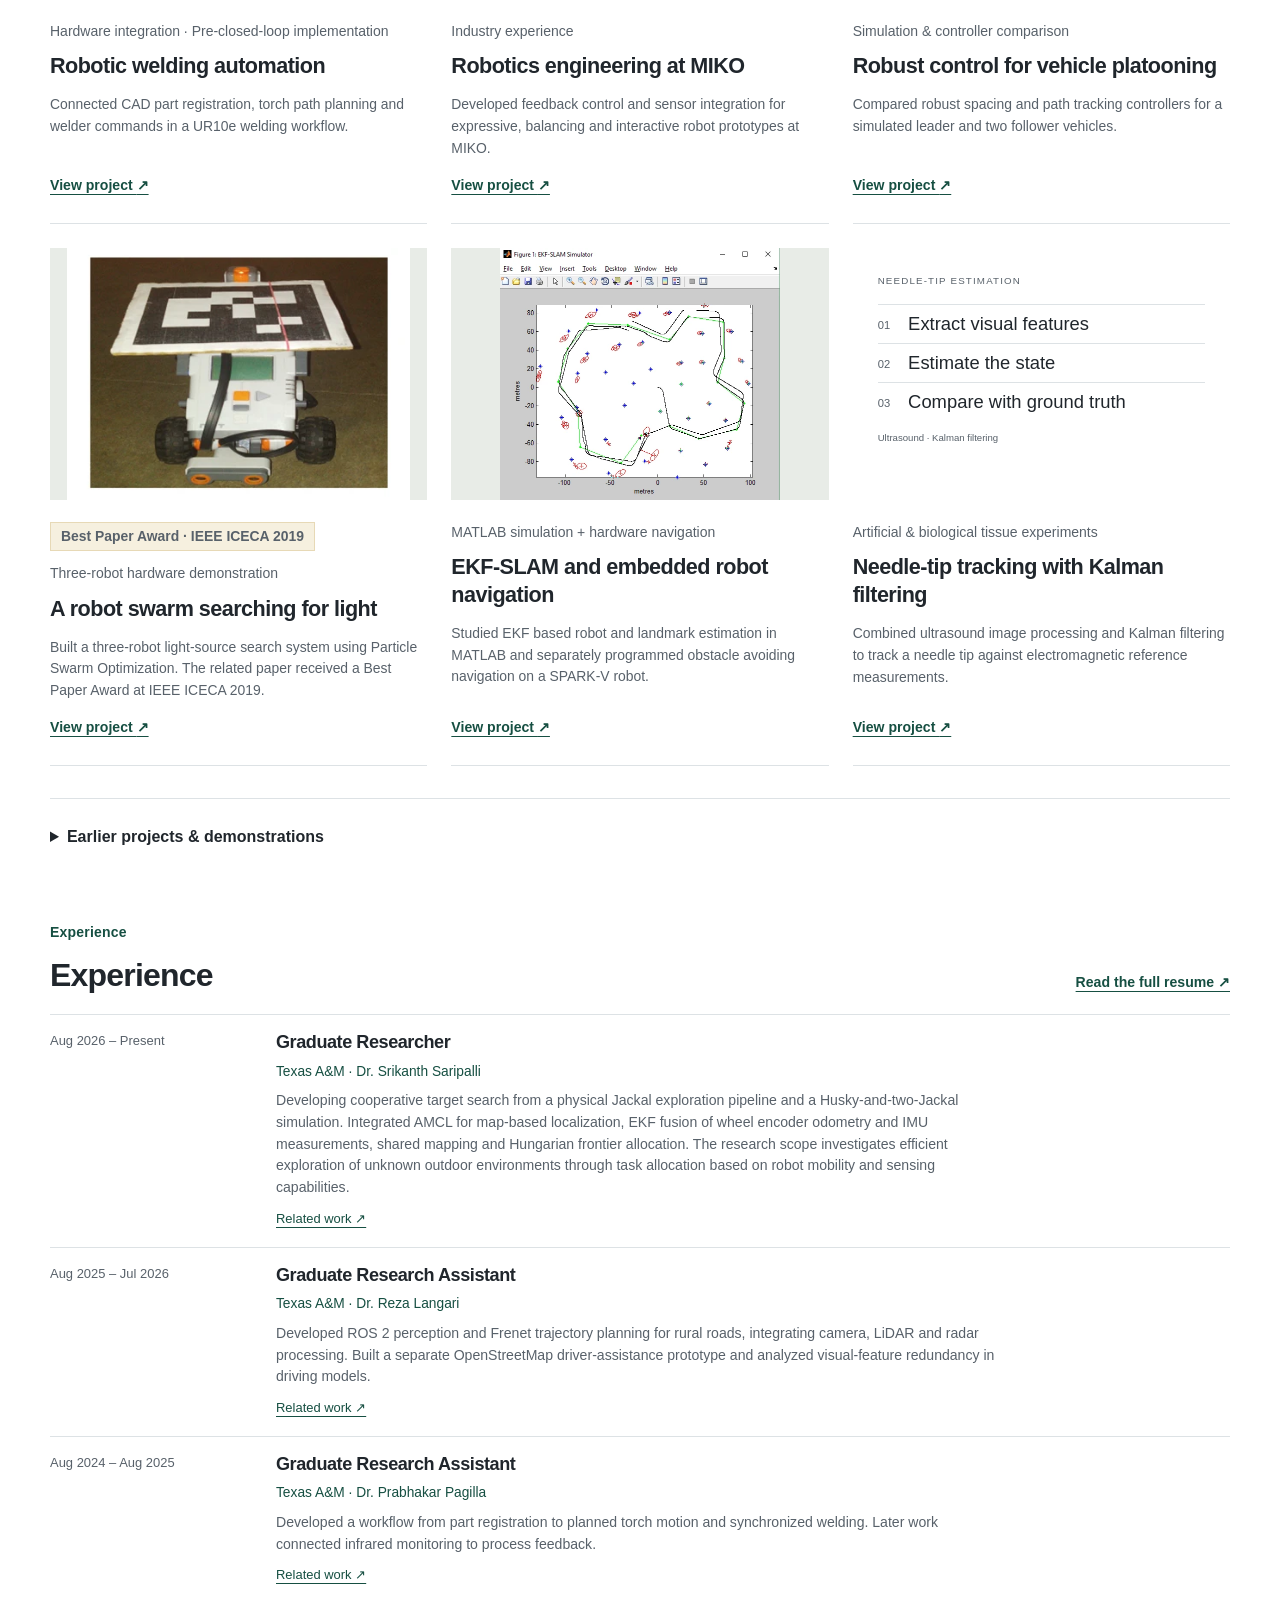
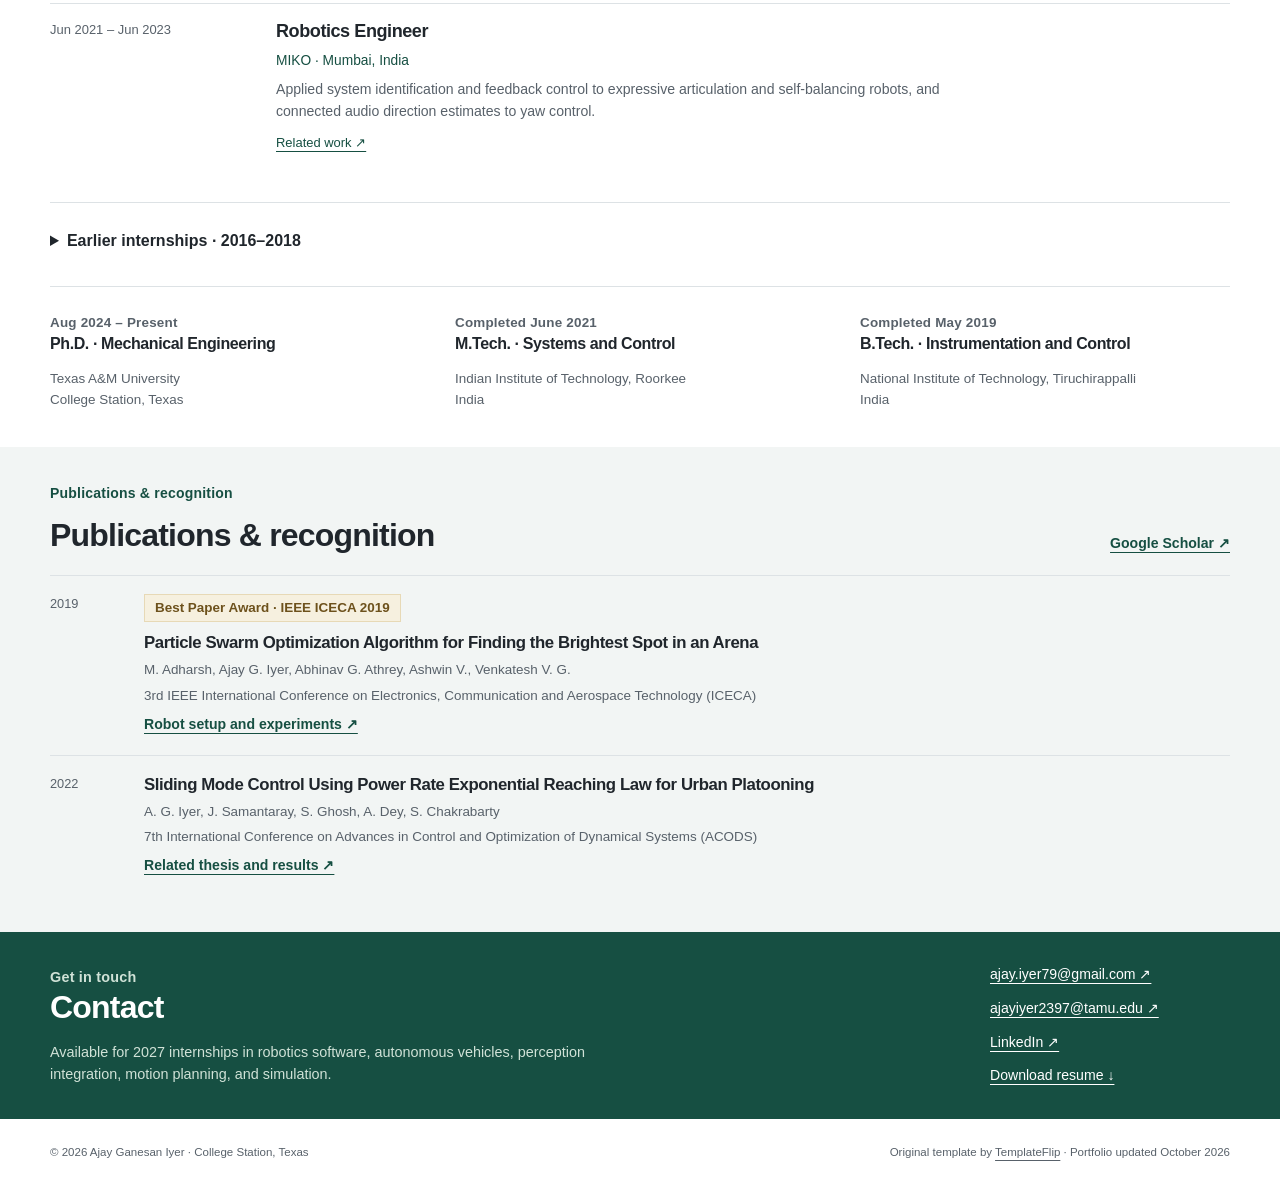
==== commit a9c412a9: "update website" ====
--- a/index.html
+++ b/index.html
@@ -6,21 +6,26 @@
 <a class="skip" href="#main">Skip to content</a><header class="site-header"><div class="container header-inner">
 <a class="brand" href="#top">AJAY IYER<span>Robotics Software & Autonomy</span></a>
 <button class="menu-toggle" type="button" aria-expanded="false" aria-controls="navigation">Menu</button>
-<nav class="nav" id="navigation" aria-label="Main navigation"><a href="#about">About</a><a href="#portfolio">Work</a><a href="#experience">Experience</a><a href="#contact">Contact</a><a class="nav-resume" href="assets/documents/Ajay_Iyer_Resume.pdf?v=cc300dd7d129">Resume ↗</a></nav>
+<nav class="nav" id="navigation" aria-label="Main navigation"><a href="#about">About</a><a href="#portfolio">Work</a><a href="#experience">Experience</a><a href="#contact">Contact</a><a class="nav-resume" href="assets/documents/Ajay_Iyer_Resume.pdf?v=ccaf976e1b78">Resume ↗</a></nav>
 </div></header><main id="main"><div class="container"><section class="hero" aria-labelledby="hero-title"><div>
-<p class="eyebrow">Mechanical Engineering Ph.D. student · Texas A&M</p><h1 id="hero-title">Robotics.<br>Perception.<br><em>Autonomy.</em></h1>
-<p class="intro">Perception, planning and control for autonomous robots. Research spanning multi-robot exploration, autonomous driving and robotic welding.</p>
-<p class="availability">Seeking 2027 internships in robotics software and autonomous systems</p>
-<div class="actions"><a class="button" href="#portfolio">Explore projects <span aria-hidden="true">↘</span></a><a class="button secondary" href="assets/documents/Ajay_Iyer_Resume.pdf?v=cc300dd7d129">View resume ↗</a></div></div>
+<p class="eyebrow">Mechanical Engineering Ph.D. student · Texas A&M</p><h1 id="hero-title">Ajay Ganesan Iyer</h1>
+<p class="intro">I build robotics software that connects perception, planning and control to physical machines. My work spans autonomous navigation, robotic welding and interactive robots, with industry experience as a Robotics Engineer at MIKO.</p>
+<a class="hero-recognition" href="#publications"><strong>Best Paper Award</strong><span>IEEE ICECA 2019 · Three-robot cooperative search</span></a><p class="availability">Seeking 2027 internships in robotics software and autonomous systems</p>
+<div class="actions"><a class="button" href="#portfolio">Explore projects <span aria-hidden="true">↘</span></a><a class="button secondary" href="assets/documents/Ajay_Iyer_Resume.pdf?v=ccaf976e1b78">View resume ↗</a></div></div>
 <figure class="hero-portrait"><img src="assets/images/ajay-iyer.webp" width="1000" height="750" alt="Ajay Iyer outdoors overlooking a canyon" fetchpriority="high"><figcaption class="photo-note"><span>Ajay Ganesan Iyer</span><span>College Station, TX</span></figcaption></figure></section>
 <div class="credentials"><span><strong>Texas A&M</strong> · Doctoral research</span><span><strong>MIKO</strong> · Robotics Engineer, 2021–2023</span><span><strong>IIT Roorkee</strong> · Systems & Control</span><span><strong>NIT Trichy</strong> · Instrumentation & Control</span></div></div>
-<section class="section about-band" id="about"><div class="container about-layout"><div><p class="eyebrow">01 / About</p><h2>Connecting models<br>to machines.</h2></div><div class="about-copy"><p class="lead">Mechanical Engineering Ph.D. student at Texas A&M University, specializing in perception, planning and control for autonomous robots.</p><p>Research and industry experience in multi-robot exploration, autonomous driving, robotic welding and interactive robot hardware. Master’s degree in Systems and Control from IIT Roorkee; previous robotics engineering experience at MIKO.</p>
-<div class="skills-grid" id="skill"><div><h3>Software & tools</h3><p>C++17 · Python · ROS 1 & 2 · Linux · Git · CMake / colcon · C / Embedded C · MATLAB / Simulink</p></div><div><h3>Planning & control</h3><p>Frontier exploration · Hungarian assignment · A* / RRT* planning · Model predictive control · Sliding mode control · Inverse kinematics</p></div><div><h3>Estimation & perception</h3><p>Extended Kalman filtering · Odometry/IMU fusion · Camera–LiDAR alignment · Principal component analysis · RANSAC · OpenCV · PyTorch / CUDA · Visual detection and segmentation</p></div><div><h3>Robotics platforms</h3><p>Gazebo Harmonic · Husky / Jackal · UR10e · RViz · CARLA · Webots · Arduino · Raspberry Pi</p></div></div></div></div></section>
-<section class="section" id="portfolio"><div class="container"><div class="section-heading"><div><p class="eyebrow">02 / Selected work</p><h2>Engineering in practice.</h2></div><p>Research and engineering projects in autonomous systems, robotic manipulation, state estimation, and feedback control.</p></div><article class="featured"><a class="feature-visual" href="projects/frontier-exploration.html" aria-label="Explore multi-robot autonomy"><img src="assets/images/exploration-architecture.svg" alt="Cooperative exploration workflow: AMCL provides localization within an existing map, supported by EKF fusion of wheel encoder odometry and IMU measurements. Shared LiDAR mapping, wavefront frontier detection, Hungarian task allocation and A* planning with MPPI control support exploration. Camera-based target detection runs alongside exploration." loading="lazy" decoding="async"></a><div class="feature-content"><p class="eyebrow">Featured / Multi-robot autonomy</p><h3>Cooperative exploration and target search</h3><p>Built frontier exploration on a physical Jackal and extended the pipeline to coordinated mapping, task allocation and target search with one Husky and two Jackals in simulation.</p><ul class="tag-list" aria-label="Tools and methods"><li>C++ / Python</li><li>ROS 2</li><li>AMCL / EKF odometry</li><li>WFD / Hungarian</li><li>A* / MPPI / DWB</li><li>PyTorch / CUDA</li></ul><a class="text-link" href="projects/frontier-exploration.html">View project ↗</a></div></article><div class="feature-bottom"><article class="compact-feature"><span class="number">02</span><p class="eyebrow">Autonomous Vehicles for All · Perception &amp; planning</p><h3>Automated Perception and Planning for Rural Roads</h3><p>Developed ROS 2 road perception and Frenet trajectory planning for marked and unmarked rural roads.</p><a class="text-link" href="projects/autonomous-vehicles.html">View project ↗</a></article><article class="compact-feature"><span class="number">03</span><p class="eyebrow">Predictive control · Tracking and recovery</p><h3>Precision Vehicle Tracking</h3><p>Designed a constrained vehicle tracking controller and evaluated its response to startup error and disturbance in simulation.</p><a class="text-link" href="projects/vehicle-mpc.html">View project ↗</a></article></div><div class="section-heading" style="margin-top:65px"><div><p class="eyebrow">Project archive</p><h2>Explore the work.</h2></div><p>Project objectives, technical contributions and experimental results.</p></div>
-<div class="project-filters" role="group" aria-label="Filter projects"><button class="filter" data-filter="all" aria-pressed="true">All work</button><button class="filter" data-filter="automation" aria-pressed="false">Automation</button><button class="filter" data-filter="autonomy" aria-pressed="false">Autonomy</button><button class="filter" data-filter="controls" aria-pressed="false">Controls & estimation</button></div><p id="filter-status" class="filter-status" role="status" aria-live="polite">9 projects shown</p><div class="project-grid"><article class="project-card" data-category="autonomy"><a class="card-image" href="projects/frontier-exploration.html" aria-label="Explore Cooperative exploration and target search"><img src="assets/images/exploration-architecture.svg" alt="Cooperative exploration workflow: AMCL provides localization within an existing map, supported by EKF fusion of wheel encoder odometry and IMU measurements. Shared LiDAR mapping, wavefront frontier detection, Hungarian task allocation and A* planning with MPPI control support exploration. Camera-based target detection runs alongside exploration." loading="lazy" decoding="async"></a><div class="status">Doctoral research · Ongoing</div><h3><a href="projects/frontier-exploration.html">Multi-robot exploration and search</a></h3><p>Built frontier exploration on a physical Jackal and extended the pipeline to coordinated mapping, task allocation and target search with one Husky and two Jackals in simulation.</p><a class="text-link" href="projects/frontier-exploration.html">View project <span aria-hidden="true">↗</span></a></article><article class="project-card" data-category="autonomy"><a class="card-image" href="projects/autonomous-vehicles.html" aria-label="Explore Automated Perception and Planning for Rural Roads"><img src="assets/images/ava-vehicle.webp" alt="Annotated AVA research vehicle with its sensor locations" loading="lazy" decoding="async"></a><div class="status">Vehicle-oriented ROS 2 implementation · recorded-data and simulation workflows</div><h3><a href="projects/autonomous-vehicles.html">Automated Perception and Planning for Rural Roads</a></h3><p>Developed ROS 2 road perception and Frenet trajectory planning for marked and unmarked rural roads.</p><a class="text-link" href="projects/autonomous-vehicles.html">View project <span aria-hidden="true">↗</span></a></article><article class="project-card" data-category="controls"><a class="card-image" href="projects/vehicle-mpc.html" aria-label="Explore Precision Vehicle Tracking and Disturbance Recovery"><img src="assets/images/vehicle-tracking-paths.webp" alt="Vehicle tracking plots for an oval, figure-eight, and disturbed lane-change route, with full-run position errors" loading="lazy" decoding="async"></a><div class="status">Constrained tracking and recovery study</div><h3><a href="projects/vehicle-mpc.html">Precision Vehicle Tracking</a></h3><p>Designed a constrained vehicle tracking controller and evaluated its response to startup error and disturbance in simulation.</p><a class="text-link" href="projects/vehicle-mpc.html">View project <span aria-hidden="true">↗</span></a></article><article class="project-card" data-category="automation"><a class="card-image" href="projects/welding-automation.html" aria-label="Explore Robotic welding automation"><img src="assets/images/weld-hardware.webp" alt="UR10e robot and welding torch in the project work cell" loading="lazy" decoding="async"></a><div class="status">Hardware integration · Pre-closed-loop implementation</div><h3><a href="projects/welding-automation.html">Robotic welding automation</a></h3><p>Connected CAD part registration, torch path planning and welder commands in a UR10e welding workflow.</p><a class="text-link" href="projects/welding-automation.html">View project <span aria-hidden="true">↗</span></a></article><article class="project-card" data-category="automation"><a class="card-image" href="projects/miko-robotics.html" aria-label="Explore Robot motion and feedback control at MIKO"><div class="diagram-preview"><p class="diagram-title">Physical robot control</p><div class="flow-line"><span>01</span>Model the dynamics</div><div class="flow-line"><span>02</span>Close the feedback loop</div><div class="flow-line"><span>03</span>Test the motion</div><small>Articulation · Balance · Interaction</small></div></a><div class="status">Industry experience</div><h3><a href="projects/miko-robotics.html">Robotics engineering at MIKO</a></h3><p>Developed feedback control and sensor integration for expressive, balancing and interactive robot prototypes at MIKO.</p><a class="text-link" href="projects/miko-robotics.html">View project <span aria-hidden="true">↗</span></a></article><article class="project-card" data-category="controls"><a class="card-image" href="projects/vehicle-platooning.html" aria-label="Explore Robust control for vehicle platooning"><img src="assets/images/platoon-lateral.webp" alt="Master&#x27;s thesis plot of lateral tracking error using super-twisting control" loading="lazy" decoding="async"></a><div class="status">Simulation &amp; controller comparison</div><h3><a href="projects/vehicle-platooning.html">Robust control for vehicle platooning</a></h3><p>Compared robust spacing and path tracking controllers for a simulated leader and two follower vehicles.</p><a class="text-link" href="projects/vehicle-platooning.html">View project <span aria-hidden="true">↗</span></a></article><article class="project-card" data-category="autonomy"><a class="card-image" href="projects/robot-swarm.html" aria-label="Explore A robot swarm searching for light"><img src="assets/images/pso-robot.webp" alt="LEGO NXT robot carrying an ArUco tracking marker" loading="lazy" decoding="async"></a><div class="status">Three-robot hardware demonstration</div><h3><a href="projects/robot-swarm.html">A robot swarm searching for light</a></h3><p>Used Particle Swarm Optimization to guide three LEGO NXT robots toward a light source in a physical arena.</p><a class="text-link" href="projects/robot-swarm.html">View project <span aria-hidden="true">↗</span></a></article><article class="project-card" data-category="autonomy"><a class="card-image" href="projects/ekf-slam.html" aria-label="Explore EKF-SLAM and embedded robot navigation"><img src="assets/images/slam-map.webp" alt="MATLAB EKF-SLAM simulation showing a robot path and landmark estimates" loading="lazy" decoding="async"></a><div class="status">MATLAB simulation + hardware navigation</div><h3><a href="projects/ekf-slam.html">EKF-SLAM and embedded robot navigation</a></h3><p>Studied EKF based robot and landmark estimation in MATLAB and separately programmed obstacle avoiding navigation on a SPARK-V robot.</p><a class="text-link" href="projects/ekf-slam.html">View project <span aria-hidden="true">↗</span></a></article><article class="project-card" data-category="controls"><a class="card-image" href="projects/needle-tracking.html" aria-label="Explore Needle-tip tracking with Kalman filtering"><div class="diagram-preview"><p class="diagram-title">Needle-tip estimation</p><div class="flow-line"><span>01</span>Extract visual features</div><div class="flow-line"><span>02</span>Estimate the state</div><div class="flow-line"><span>03</span>Compare with ground truth</div><small>Ultrasound · Kalman filtering</small></div></a><div class="status">Artificial &amp; biological tissue experiments</div><h3><a href="projects/needle-tracking.html">Needle-tip tracking with Kalman filtering</a></h3><p>Combined ultrasound image processing and Kalman filtering to track a needle tip against electromagnetic reference measurements.</p><a class="text-link" href="projects/needle-tracking.html">View project <span aria-hidden="true">↗</span></a></article></div><details class="extra-work"><summary>Earlier projects & demonstrations</summary><div class="extra-grid"><div><h3>UAV modeling and control</h3><p>A 2019 control-systems course project exploring UAV dynamics and control in MATLAB. The original simulation demonstration is available below.</p><a class="text-link" href="https://drive.google.com/file/d/1HM16QL9dJMWermskILlDSCBvRlfYO1c8/view">Open drone-control demonstration ↗</a></div><div><h3>Industrial and embedded control</h3><p>Earlier internships included PID and ON–OFF control for an absorption heat transformer at TU Berlin, PLC–LabVIEW communication, and a seat-stabilization prototype at NITIE.</p><a class="text-link" href="#earlier-experience">See earlier experience ↓</a></div></div><figure class="media-demo"><video controls preload="none" aria-label="UAV control simulation"><source src="images/drone_control%20(1080p).mp4" type="video/mp4">Your browser does not support video. <a href="images/drone_control%20(1080p).mp4">Download the demonstration.</a></video><figcaption>UAV control simulation · 2019 course project.</figcaption></figure></details></div></section>
-<section class="section" id="experience"><div class="container"><div class="section-heading"><div><p class="eyebrow">03 / Experience</p><h2>Research & industry.</h2></div><a class="text-link" href="assets/documents/Ajay_Iyer_Resume.pdf?v=cc300dd7d129">Read the full resume ↗</a></div><article class="timeline-row"><div class="timeline-date">Aug 2026 – Present</div><div><h3>Graduate Researcher</h3><p class="role">Texas A&M · Dr. Srikanth Saripalli</p><p>Developing cooperative target search from a physical Jackal exploration pipeline and a Husky-and-two-Jackal simulation. Integrated AMCL for map-based localization, EKF fusion of wheel encoder odometry and IMU measurements, shared mapping and Hungarian frontier allocation. The research scope investigates efficient exploration of unknown outdoor environments through task allocation based on robot mobility and sensing capabilities.</p><a href="projects/frontier-exploration.html">Related work ↗</a></div></article><article class="timeline-row"><div class="timeline-date">Aug 2025 – Jul 2026</div><div><h3>Graduate Research Assistant</h3><p class="role">Texas A&M · Dr. Reza Langari</p><p>Developed ROS 2 perception and Frenet trajectory planning for rural roads, integrating camera, LiDAR and radar processing. Built a separate OpenStreetMap driver-assistance prototype and analyzed visual-feature redundancy in driving models.</p><a href="projects/autonomous-vehicles.html">Related work ↗</a></div></article><article class="timeline-row"><div class="timeline-date">Aug 2024 – Aug 2025</div><div><h3>Graduate Research Assistant</h3><p class="role">Texas A&M · Dr. Prabhakar Pagilla</p><p>Developed a workflow from part registration to planned torch motion and synchronized welding. Later work connected infrared monitoring to process feedback.</p><a href="projects/welding-automation.html">Related work ↗</a></div></article><article class="timeline-row"><div class="timeline-date">Jun 2021 – Jun 2023</div><div><h3>Robotics Engineer</h3><p class="role">MIKO · Mumbai, India</p><p>Applied system identification and feedback control to expressive articulation and self-balancing robots, and connected audio direction estimates to yaw control.</p><a href="projects/miko-robotics.html">Related work ↗</a></div></article><details class="extra-work" id="earlier-experience"><summary>Earlier internships · 2016–2018</summary><div class="extra-grid"><article><h3>Technical University of Berlin</h3><p>May–Jul 2018 · Simulation and control of absorption heat transformers using Siemens TIA Portal, PID and ON–OFF control, and communication between LabVIEW and PLC systems.</p></article><article><h3>Indian Institute of Technology, Bombay</h3><p>Jun–Jul 2017 · EKF-SLAM simulation in MATLAB and embedded obstacle-avoiding navigation on a SPARK-V robot.</p><a href="projects/ekf-slam.html">Read the project ↗</a></article><article><h3>NITIE · Seat stabilization</h3><p>Dec 2017 · A PID-controlled seat-stabilization prototype and physiological monitoring using heart-rate and accelerometer sensors.</p></article><article><h3>NITIE · AGV study</h3><p>Dec 2016–Jan 2017 · Study of automated guided vehicles, sensor classifications, and embedded sensing for interaction systems.</p></article></div></details>
+<section class="section about-band" id="about"><div class="container about-layout"><div><p class="eyebrow">About</p><h2>About me</h2></div><div class="about-copy" id="skill">
+<p class="lead">My work has taken me from a team of small robots searching for light to industrial welding, interactive robots and autonomous navigation. Across these projects, I have worked on the same practical question: how do we turn sensor measurements into useful robot motion?</p>
+<p>At NIT Tiruchirappalli, I worked on a three-robot system that shared light measurements to find the brightest region in an arena. Our <a href="projects/robot-swarm.html">particle swarm search project</a> led to a paper that received a <strong>Best Paper Award at IEEE ICECA 2019</strong>. During my master’s in Systems and Control at IIT Roorkee, I studied robust vehicle platooning, with related work published at ACODS 2022, and combined image processing with Kalman filtering to improve ultrasound needle tracking.</p>
+<p>As a <a href="projects/miko-robotics.html">Robotics Engineer at MIKO</a>, I brought that controls background to physical prototypes. I modeled mechanisms, developed expressive head motion, tuned a self-balancing robot and connected audio direction estimates to turning behavior. Working with the hardware meant testing how the models, sensors and controllers behaved together.</p>
+<p>At Texas A&amp;M, my Ph.D. work has included <a href="projects/welding-automation.html">CAD-guided welding with a UR10e</a> and <a href="projects/autonomous-vehicles.html">perception and trajectory planning for rural roads</a>. These projects connected geometry, camera and LiDAR processing, motion planning and hardware interfaces in working robotics workflows.</p>
+<p>I recently joined Dr. Srikanth Saripalli’s lab, where I am building on <a href="projects/frontier-exploration.html">Jackal hardware exploration and multi-robot simulation</a>. The research scope is efficient exploration of unknown outdoor environments through task allocation based on each robot’s mobility and sensing capabilities.</p>
+</div></div></section>
+<section class="section" id="portfolio"><div class="container"><div class="section-heading"><div><p class="eyebrow">Selected work</p><h2>Selected projects</h2></div><p>Research and engineering projects in autonomous systems, robotic manipulation, state estimation, and feedback control.</p></div><div class="evidence-grid" aria-label="Selected project results"><a class="evidence-item" href="projects/needle-tracking.html"><strong>0.79 → 0.03 cm</strong><span>Needle-tip position RMSE</span><small>Image processing + Kalman filtering, tested in artificial tissue against an electromagnetic reference.</small></a><a class="evidence-item" href="projects/vehicle-mpc.html"><strong>1,520 successful solves</strong><span>Constrained vehicle tracking</span><small>Three simulation scenarios, with 0.289–0.396 m position RMSE including startup recovery.</small></a><a class="evidence-item" href="projects/frontier-exploration.html#demo"><strong>Physical robot deployment</strong><span>Autonomous Jackal exploration</span><small>LiDAR mapping, frontier selection and Nav2 navigation demonstrated on hardware.</small></a></div><article class="featured"><a class="feature-visual" href="projects/frontier-exploration.html" aria-label="Explore multi-robot autonomy"><img src="assets/images/exploration-architecture.svg" alt="Cooperative exploration workflow: AMCL provides localization within an existing map, supported by EKF fusion of wheel encoder odometry and IMU measurements. Shared LiDAR mapping, wavefront frontier detection, Hungarian task allocation and A* planning with MPPI control support exploration. Camera-based target detection runs alongside exploration." loading="lazy" decoding="async"></a><div class="feature-content"><p class="eyebrow">Multi-robot autonomy</p><h3>Cooperative exploration and target search</h3><p>Built frontier exploration on a physical Jackal and extended the pipeline to coordinated mapping, task allocation and target search with one Husky and two Jackals in simulation.</p><ul class="tag-list" aria-label="Tools and methods"><li>C++ / Python</li><li>ROS 2</li><li>AMCL / EKF odometry</li><li>WFD / Hungarian</li><li>A* / MPPI / DWB</li><li>PyTorch / CUDA</li></ul><a class="text-link" href="projects/frontier-exploration.html">View project ↗</a></div></article><div class="feature-bottom"><article class="compact-feature"><span class="number">02</span><p class="eyebrow">Autonomous Vehicles for All · Perception &amp; planning</p><h3>Automated Perception and Planning for Rural Roads</h3><p>Developed ROS 2 road perception and Frenet trajectory planning for marked and unmarked rural roads.</p><a class="text-link" href="projects/autonomous-vehicles.html">View project ↗</a></article><article class="compact-feature"><span class="number">03</span><p class="eyebrow">Predictive control · Tracking and recovery</p><h3>Precision Vehicle Tracking</h3><p>Designed a constrained vehicle tracking controller and evaluated its response to startup error and disturbance in simulation.</p><a class="text-link" href="projects/vehicle-mpc.html">View project ↗</a></article></div><div class="section-heading" style="margin-top:32px"><div><p class="eyebrow">Project archive</p><h2>Project archive</h2></div><p>Project objectives, technical contributions and experimental results.</p></div>
+<div class="project-filters" role="group" aria-label="Filter projects"><button class="filter" data-filter="all" aria-pressed="true">All work</button><button class="filter" data-filter="automation" aria-pressed="false">Automation</button><button class="filter" data-filter="autonomy" aria-pressed="false">Autonomy</button><button class="filter" data-filter="controls" aria-pressed="false">Controls & estimation</button></div><p id="filter-status" class="filter-status" role="status" aria-live="polite">9 projects shown</p><div class="project-grid"><article class="project-card" data-category="autonomy"><a class="card-image" href="projects/frontier-exploration.html" aria-label="Explore Cooperative exploration and target search"><img src="assets/images/exploration-architecture.svg" alt="Cooperative exploration workflow: AMCL provides localization within an existing map, supported by EKF fusion of wheel encoder odometry and IMU measurements. Shared LiDAR mapping, wavefront frontier detection, Hungarian task allocation and A* planning with MPPI control support exploration. Camera-based target detection runs alongside exploration." loading="lazy" decoding="async"></a><div class="status">Doctoral research · Ongoing</div><h3><a href="projects/frontier-exploration.html">Multi-robot exploration and search</a></h3><p>Built frontier exploration on a physical Jackal and extended the pipeline to coordinated mapping, task allocation and target search with one Husky and two Jackals in simulation.</p><a class="text-link" href="projects/frontier-exploration.html">View project <span aria-hidden="true">↗</span></a></article><article class="project-card" data-category="autonomy"><a class="card-image" href="projects/autonomous-vehicles.html" aria-label="Explore Automated Perception and Planning for Rural Roads"><img src="assets/images/ava-vehicle.webp" alt="Annotated AVA research vehicle with its sensor locations" loading="lazy" decoding="async"></a><div class="status">Vehicle-oriented ROS 2 implementation · recorded-data and simulation workflows</div><h3><a href="projects/autonomous-vehicles.html">Automated Perception and Planning for Rural Roads</a></h3><p>Developed ROS 2 road perception and Frenet trajectory planning for marked and unmarked rural roads.</p><a class="text-link" href="projects/autonomous-vehicles.html">View project <span aria-hidden="true">↗</span></a></article><article class="project-card" data-category="controls"><a class="card-image" href="projects/vehicle-mpc.html" aria-label="Explore Precision Vehicle Tracking and Disturbance Recovery"><img src="assets/images/vehicle-tracking-paths.webp" alt="Vehicle tracking plots for an oval, figure-eight, and disturbed lane-change route, with full-run position errors" loading="lazy" decoding="async"></a><div class="status">Constrained tracking and recovery study</div><h3><a href="projects/vehicle-mpc.html">Precision Vehicle Tracking</a></h3><p>Designed a constrained vehicle tracking controller and evaluated its response to startup error and disturbance in simulation.</p><a class="text-link" href="projects/vehicle-mpc.html">View project <span aria-hidden="true">↗</span></a></article><article class="project-card" data-category="automation"><a class="card-image" href="projects/welding-automation.html" aria-label="Explore Robotic welding automation"><img src="assets/images/weld-hardware.webp" alt="UR10e robot and welding torch in the project work cell" loading="lazy" decoding="async"></a><div class="status">Hardware integration · Pre-closed-loop implementation</div><h3><a href="projects/welding-automation.html">Robotic welding automation</a></h3><p>Connected CAD part registration, torch path planning and welder commands in a UR10e welding workflow.</p><a class="text-link" href="projects/welding-automation.html">View project <span aria-hidden="true">↗</span></a></article><article class="project-card" data-category="automation"><a class="card-image" href="projects/miko-robotics.html" aria-label="Explore Robot motion and feedback control at MIKO"><div class="diagram-preview"><p class="diagram-title">Physical robot control</p><div class="flow-line"><span>01</span>Model the dynamics</div><div class="flow-line"><span>02</span>Close the feedback loop</div><div class="flow-line"><span>03</span>Test the motion</div><small>Articulation · Balance · Interaction</small></div></a><div class="status">Industry experience</div><h3><a href="projects/miko-robotics.html">Robotics engineering at MIKO</a></h3><p>Developed feedback control and sensor integration for expressive, balancing and interactive robot prototypes at MIKO.</p><a class="text-link" href="projects/miko-robotics.html">View project <span aria-hidden="true">↗</span></a></article><article class="project-card" data-category="controls"><a class="card-image" href="projects/vehicle-platooning.html" aria-label="Explore Robust control for vehicle platooning"><img src="assets/images/platoon-lateral.webp" alt="Master&#x27;s thesis plot of lateral tracking error using super-twisting control" loading="lazy" decoding="async"></a><div class="status">Simulation &amp; controller comparison</div><h3><a href="projects/vehicle-platooning.html">Robust control for vehicle platooning</a></h3><p>Compared robust spacing and path tracking controllers for a simulated leader and two follower vehicles.</p><a class="text-link" href="projects/vehicle-platooning.html">View project <span aria-hidden="true">↗</span></a></article><article class="project-card" data-category="autonomy"><a class="card-image" href="projects/robot-swarm.html" aria-label="Explore A robot swarm searching for light"><img src="assets/images/pso-robot.webp" alt="LEGO NXT robot carrying an ArUco tracking marker" loading="lazy" decoding="async"></a><p class="recognition-badge">Best Paper Award · IEEE ICECA 2019</p><div class="status">Three-robot hardware demonstration</div><h3><a href="projects/robot-swarm.html">A robot swarm searching for light</a></h3><p>Built a three-robot light-source search system using Particle Swarm Optimization. The related paper received a Best Paper Award at IEEE ICECA 2019.</p><a class="text-link" href="projects/robot-swarm.html">View project <span aria-hidden="true">↗</span></a></article><article class="project-card" data-category="autonomy"><a class="card-image" href="projects/ekf-slam.html" aria-label="Explore EKF-SLAM and embedded robot navigation"><img src="assets/images/slam-map.webp" alt="MATLAB EKF-SLAM simulation showing a robot path and landmark estimates" loading="lazy" decoding="async"></a><div class="status">MATLAB simulation + hardware navigation</div><h3><a href="projects/ekf-slam.html">EKF-SLAM and embedded robot navigation</a></h3><p>Studied EKF based robot and landmark estimation in MATLAB and separately programmed obstacle avoiding navigation on a SPARK-V robot.</p><a class="text-link" href="projects/ekf-slam.html">View project <span aria-hidden="true">↗</span></a></article><article class="project-card" data-category="controls"><a class="card-image" href="projects/needle-tracking.html" aria-label="Explore Needle-tip tracking with Kalman filtering"><div class="diagram-preview"><p class="diagram-title">Needle-tip estimation</p><div class="flow-line"><span>01</span>Extract visual features</div><div class="flow-line"><span>02</span>Estimate the state</div><div class="flow-line"><span>03</span>Compare with ground truth</div><small>Ultrasound · Kalman filtering</small></div></a><div class="status">Artificial &amp; biological tissue experiments</div><h3><a href="projects/needle-tracking.html">Needle-tip tracking with Kalman filtering</a></h3><p>Combined ultrasound image processing and Kalman filtering to track a needle tip against electromagnetic reference measurements.</p><a class="text-link" href="projects/needle-tracking.html">View project <span aria-hidden="true">↗</span></a></article></div><details class="extra-work"><summary>Earlier projects & demonstrations</summary><div class="extra-grid"><div><h3>UAV modeling and control</h3><p>A 2019 control-systems course project exploring UAV dynamics and control in MATLAB. The original simulation demonstration is available below.</p><a class="text-link" href="https://drive.google.com/file/d/1HM16QL9dJMWermskILlDSCBvRlfYO1c8/view">Open drone-control demonstration ↗</a></div><div><h3>Industrial and embedded control</h3><p>Earlier internships included PID and ON–OFF control for an absorption heat transformer at TU Berlin, PLC–LabVIEW communication, and a seat-stabilization prototype at NITIE.</p><a class="text-link" href="#earlier-experience">See earlier experience ↓</a></div></div><figure class="media-demo"><video controls preload="none" aria-label="UAV control simulation"><source src="images/drone_control%20(1080p).mp4" type="video/mp4">Your browser does not support video. <a href="images/drone_control%20(1080p).mp4">Download the demonstration.</a></video><figcaption>UAV control simulation · 2019 course project.</figcaption></figure></details></div></section>
+<section class="section" id="experience"><div class="container"><div class="section-heading"><div><p class="eyebrow">Experience</p><h2>Experience</h2></div><a class="text-link" href="assets/documents/Ajay_Iyer_Resume.pdf?v=ccaf976e1b78">Read the full resume ↗</a></div><article class="timeline-row"><div class="timeline-date">Aug 2026 – Present</div><div><h3>Graduate Researcher</h3><p class="role">Texas A&M · Dr. Srikanth Saripalli</p><p>Developing cooperative target search from a physical Jackal exploration pipeline and a Husky-and-two-Jackal simulation. Integrated AMCL for map-based localization, EKF fusion of wheel encoder odometry and IMU measurements, shared mapping and Hungarian frontier allocation. The research scope investigates efficient exploration of unknown outdoor environments through task allocation based on robot mobility and sensing capabilities.</p><a href="projects/frontier-exploration.html">Related work ↗</a></div></article><article class="timeline-row"><div class="timeline-date">Aug 2025 – Jul 2026</div><div><h3>Graduate Research Assistant</h3><p class="role">Texas A&M · Dr. Reza Langari</p><p>Developed ROS 2 perception and Frenet trajectory planning for rural roads, integrating camera, LiDAR and radar processing. Built a separate OpenStreetMap driver-assistance prototype and analyzed visual-feature redundancy in driving models.</p><a href="projects/autonomous-vehicles.html">Related work ↗</a></div></article><article class="timeline-row"><div class="timeline-date">Aug 2024 – Aug 2025</div><div><h3>Graduate Research Assistant</h3><p class="role">Texas A&M · Dr. Prabhakar Pagilla</p><p>Developed a workflow from part registration to planned torch motion and synchronized welding. Later work connected infrared monitoring to process feedback.</p><a href="projects/welding-automation.html">Related work ↗</a></div></article><article class="timeline-row"><div class="timeline-date">Jun 2021 – Jun 2023</div><div><h3>Robotics Engineer</h3><p class="role">MIKO · Mumbai, India</p><p>Applied system identification and feedback control to expressive articulation and self-balancing robots, and connected audio direction estimates to yaw control.</p><a href="projects/miko-robotics.html">Related work ↗</a></div></article><details class="extra-work" id="earlier-experience"><summary>Earlier internships · 2016–2018</summary><div class="extra-grid"><article><h3>Technical University of Berlin</h3><p>May–Jul 2018 · Simulation and control of absorption heat transformers using Siemens TIA Portal, PID and ON–OFF control, and communication between LabVIEW and PLC systems.</p></article><article><h3>Indian Institute of Technology, Bombay</h3><p>Jun–Jul 2017 · EKF-SLAM simulation in MATLAB and embedded obstacle-avoiding navigation on a SPARK-V robot.</p><a href="projects/ekf-slam.html">Read the project ↗</a></article><article><h3>NITIE · Seat stabilization</h3><p>Dec 2017 · A PID-controlled seat-stabilization prototype and physiological monitoring using heart-rate and accelerometer sensors.</p></article><article><h3>NITIE · AGV study</h3><p>Dec 2016–Jan 2017 · Study of automated guided vehicles, sensor classifications, and embedded sensing for interaction systems.</p></article></div></details>
 <div class="education"><article><p class="eyebrow">Aug 2024 – Present</p><h3>Ph.D. · Mechanical Engineering</h3><p>Texas A&M University<br>College Station, Texas</p></article><article><p class="eyebrow">Completed June 2021</p><h3>M.Tech. · Systems and Control</h3><p>Indian Institute of Technology, Roorkee<br>India</p></article><article><p class="eyebrow">Completed May 2019</p><h3>B.Tech. · Instrumentation and Control</h3><p>National Institute of Technology, Tiruchirappalli<br>India</p></article></div></div></section>
-<section class="section about-band" id="publications"><div class="container"><div class="section-heading"><div><p class="eyebrow">04 / Publications & recognition</p><h2>Published work.</h2></div><a class="text-link" href="https://scholar.google.com/citations?user=XCSeehYAAAAJ&hl=en">Google Scholar ↗</a></div>
-<article class="publication"><div class="year">2022</div><div><h3>Sliding Mode Control Using Power Rate Exponential Reaching Law for Urban Platooning</h3><p>A. G. Iyer, J. Samantaray, S. Ghosh, A. Dey, S. Chakrabarty</p><p>7th International Conference on Advances in Control and Optimization of Dynamical Systems (ACODS)</p><a class="text-link" href="projects/vehicle-platooning.html">Related thesis and results ↗</a></div></article>
-<article class="publication"><div class="year">2019</div><div><h3>Particle Swarm Optimization Algorithm for Finding the Brightest Spot in an Arena</h3><p>M. Adharsh, Ajay G. Iyer, Abhinav G. Athrey, Ashwin V., Venkatesh V. G.</p><p>3rd IEEE International Conference on Electronics, Communication and Aerospace Technology (ICECA)</p><p class="award">Best Paper Award · 2019</p><a class="text-link" href="projects/robot-swarm.html">Robot setup and experiments ↗</a></div></article></div></section>
-<section class="contact" id="contact"><div class="container contact-layout"><div><p class="eyebrow">05 / Get in touch</p><h2>Contact</h2><p>Available for 2027 internships in robotics software, autonomous vehicles, perception integration, motion planning, and simulation.</p></div><div class="contact-links"><a href="mailto:ajay.iyer79@gmail.com">ajay.iyer79@gmail.com ↗</a><a href="mailto:ajayiyer2397@tamu.edu">ajayiyer2397@tamu.edu ↗</a><a href="https://www.linkedin.com/in/ajay-iyer-792299116/">LinkedIn ↗</a><a href="assets/documents/Ajay_Iyer_Resume.pdf?v=cc300dd7d129" download>Download resume ↓</a></div></div></section></main><footer class="site-footer"><div class="container footer-inner"><p>© 2026 Ajay Ganesan Iyer · College Station, Texas</p><p>Original template by <a href="https://templateflip.com">TemplateFlip</a> · Portfolio updated October 2026</p></div></footer></body></html>+<section class="section about-band" id="publications"><div class="container"><div class="section-heading"><div><p class="eyebrow">Publications & recognition</p><h2>Publications & recognition</h2></div><a class="text-link" href="https://scholar.google.com/citations?user=XCSeehYAAAAJ&hl=en">Google Scholar ↗</a></div>
+<article class="publication"><div class="year">2019</div><div><p class="recognition-badge">Best Paper Award · IEEE ICECA 2019</p><h3>Particle Swarm Optimization Algorithm for Finding the Brightest Spot in an Arena</h3><p>M. Adharsh, Ajay G. Iyer, Abhinav G. Athrey, Ashwin V., Venkatesh V. G.</p><p>3rd IEEE International Conference on Electronics, Communication and Aerospace Technology (ICECA)</p><a class="text-link" href="projects/robot-swarm.html">Robot setup and experiments ↗</a></div></article><article class="publication"><div class="year">2022</div><div><h3>Sliding Mode Control Using Power Rate Exponential Reaching Law for Urban Platooning</h3><p>A. G. Iyer, J. Samantaray, S. Ghosh, A. Dey, S. Chakrabarty</p><p>7th International Conference on Advances in Control and Optimization of Dynamical Systems (ACODS)</p><a class="text-link" href="projects/vehicle-platooning.html">Related thesis and results ↗</a></div></article>
+</div></section>
+<section class="contact" id="contact"><div class="container contact-layout"><div><p class="eyebrow">Get in touch</p><h2>Contact</h2><p>Available for 2027 internships in robotics software, autonomous vehicles, perception integration, motion planning, and simulation.</p></div><div class="contact-links"><a href="mailto:ajay.iyer79@gmail.com">ajay.iyer79@gmail.com ↗</a><a href="mailto:ajayiyer2397@tamu.edu">ajayiyer2397@tamu.edu ↗</a><a href="https://www.linkedin.com/in/ajay-iyer-792299116/">LinkedIn ↗</a><a href="assets/documents/Ajay_Iyer_Resume.pdf?v=ccaf976e1b78" download>Download resume ↓</a></div></div></section></main><footer class="site-footer"><div class="container footer-inner"><p>© 2026 Ajay Ganesan Iyer · College Station, Texas</p><p>Original template by <a href="https://templateflip.com">TemplateFlip</a> · Portfolio updated October 2026</p></div></footer></body></html>
--- a/assets/site.css
+++ b/assets/site.css
@@ -1,5 +1,5 @@
-:root{--paper:#f8f9f6;--ink:#192b2a;--muted:#52625e;--line:#d8ded8;--green:#164f42;--pale:#e7eee8;--white:#fff;--accent:#a24d37}*{box-sizing:border-box}html{scroll-behavior:smooth;scroll-padding-top:100px}body{margin:0;background:var(--paper);color:var(--ink);font-family:Arial,Helvetica,sans-serif;font-size:16px;line-height:1.65}a{color:var(--green);text-underline-offset:4px}a:hover{color:#9a432f}button,a{-webkit-tap-highlight-color:transparent}button{font:inherit;cursor:pointer}a:focus-visible,button:focus-visible,summary:focus-visible{outline:3px solid var(--accent);outline-offset:5px}img{display:block;max-width:100%;height:auto}figure{margin:0}h1,h2,h3,h4,p{margin-top:0}h1,h2{font-family:Georgia,'Times New Roman',serif;font-weight:400;line-height:1.08;letter-spacing:-.045em}h1{font-size:clamp(3rem,5.8vw,5.5rem);margin-bottom:26px}h2{font-size:clamp(2.25rem,4vw,3.6rem);margin-bottom:22px}h3{font-size:1.35rem;line-height:1.3;letter-spacing:-.025em;margin-bottom:14px}h4{font-size:1.02rem;margin-bottom:8px}p{margin-bottom:16px}.container{width:min(1180px,calc(100% - 80px));margin-inline:auto}.skip{position:fixed;top:-80px;left:20px;z-index:99;background:white;padding:12px}.skip:focus{top:10px}.site-header{position:sticky;top:0;z-index:20;background:rgba(248,249,246,.97);border-bottom:1px solid var(--line)}.header-inner{min-height:82px;display:flex;align-items:center;justify-content:space-between;gap:25px}.brand{color:var(--ink);text-decoration:none;font-weight:700;font-size:1.1rem;letter-spacing:-.03em}.brand span{color:var(--muted);font-weight:400;margin-left:12px;font-size:.82rem;letter-spacing:0}.nav{display:flex;align-items:center;gap:29px}.nav a{font-size:.85rem;text-decoration:none;color:var(--ink)}.nav a:hover{text-decoration:underline}.nav .nav-resume{border:1px solid var(--line);padding:8px 14px}.menu-toggle{display:none;background:transparent;border:1px solid var(--line);padding:6px 12px}.eyebrow{font-size:.71rem;text-transform:uppercase;letter-spacing:.14em;font-weight:700;color:var(--green);margin-bottom:22px}.hero{padding:56px 0 44px;display:grid;grid-template-columns:1.35fr .85fr;gap:70px;align-items:center}.hero h1 em{font-weight:400;color:var(--green)}.hero .intro{font-size:1.1rem;max-width:590px;color:var(--muted);line-height:1.75}.hero-portrait{position:relative}.hero-portrait img{width:100%;aspect-ratio:4/4.6;object-fit:cover;object-position:28% 70%;border-radius:2px}.photo-note{display:flex;justify-content:space-between;gap:10px;font-size:.72rem;color:var(--muted);padding-top:14px}.actions{display:flex;align-items:center;flex-wrap:wrap;gap:14px;margin-top:28px}.button{display:inline-flex;justify-content:center;align-items:center;gap:18px;text-decoration:none;background:var(--green);color:white;border:1px solid var(--green);padding:12px 21px;font-size:.87rem;font-weight:600}.button:hover{background:#103a30;color:white}.button.secondary{background:transparent;color:var(--green)}.button.secondary:hover{background:var(--pale)}.text-link{font-size:.88rem;font-weight:600}.credentials{display:flex;flex-wrap:wrap;gap:16px 34px;padding:22px 0;border-top:1px solid var(--line);border-bottom:1px solid var(--line);font-size:.8rem;color:var(--muted)}.credentials strong{color:var(--ink);font-weight:600}.section{padding:60px 0}.section-heading{display:flex;align-items:end;justify-content:space-between;gap:36px;margin-bottom:26px}.section-heading h2{margin-bottom:0}.section-heading>p{max-width:390px;font-size:.92rem;color:var(--muted);margin-bottom:2px}.section-heading .eyebrow{margin-bottom:12px}.featured{display:grid;grid-template-columns:1.08fr 1fr;border:1px solid var(--line);background:white;margin-bottom:26px}.feature-visual{min-height:400px;background:var(--white);display:flex;align-items:center;overflow:hidden}.feature-visual>img{width:100%;height:100%;max-height:530px;object-fit:cover}.feature-content{padding:32px;display:flex;flex-direction:column;justify-content:center}.feature-content h3{font-family:Georgia,serif;font-size:2.35rem;font-weight:400;line-height:1.12}.feature-content>p{color:var(--muted);font-size:.95rem}.status{font-size:.68rem;letter-spacing:.08em;text-transform:uppercase;color:var(--muted);margin-bottom:16px}.tag-list{display:flex;gap:7px;flex-wrap:wrap;margin:10px 0 24px;list-style:none;padding:0}.tag-list li{font-size:.69rem;padding:3px 8px;background:var(--pale);color:#315248}.feature-bottom{display:grid;grid-template-columns:1fr 1fr;gap:26px}.compact-feature{padding:26px;border:1px solid var(--line);background:white}.compact-feature .number{font-family:Georgia,serif;color:var(--accent);font-size:1.7rem;float:right;line-height:1}.compact-feature h3{max-width:85%;font-size:1.55rem}.compact-feature p{font-size:.91rem;color:var(--muted)}.project-filters{display:flex;flex-wrap:wrap;gap:9px;margin:30px 0 24px}.filter{border:1px solid var(--line);padding:8px 16px;font-size:.8rem;background:transparent;color:var(--ink)}.filter[aria-pressed=true]{background:var(--green);border-color:var(--green);color:white}.project-grid{display:grid;grid-template-columns:repeat(3,1fr);gap:32px 24px}.project-card{min-width:0;display:flex;flex-direction:column;border-bottom:1px solid var(--line);padding-bottom:26px}.project-card[hidden]{display:none}.card-image{display:block;min-height:240px;background:#e8ece7;margin-bottom:22px;aspect-ratio:1.5;overflow:hidden;text-decoration:none}.card-image img{width:100%;height:100%;object-fit:contain;transition:transform .25s}.card-image:hover img{transform:scale(1.025)}.project-card .status{font-size:.61rem;margin-bottom:10px}.project-card h3 a{text-decoration:none;color:var(--ink)}.project-card h3 a:hover{text-decoration:underline}.project-card>p{font-size:.87rem;color:var(--muted)}.project-card>.text-link{margin-top:auto;align-self:start}.filter-status{font-size:.78rem;color:var(--muted);margin:0 0 20px}.diagram-preview{width:100%;padding:34px;color:var(--ink);background:var(--white)}.diagram-preview .diagram-title{font-size:.7rem;letter-spacing:.12em;text-transform:uppercase;color:var(--muted);margin-bottom:24px}.diagram-preview .flow-line{font-family:Georgia,serif;font-size:clamp(1.2rem,2.3vw,2.1rem);line-height:1.3;padding:12px 0;border-top:1px solid var(--line)}.diagram-preview .flow-line span{font:normal .7rem Arial;color:var(--muted);margin-right:18px;vertical-align:middle}.diagram-preview small{display:block;font-size:.72rem;color:var(--muted);margin-top:22px}.card-image .diagram-preview{height:100%;padding:25px}.card-image .diagram-title{font-size:.61rem;margin-bottom:16px}.card-image .flow-line{font-size:1.15rem;padding:7px 0}.card-image .diagram-preview small{margin-top:10px;font-size:.6rem}.about-band{background:var(--pale)}.about-layout{display:grid;grid-template-columns:.75fr 1.25fr;gap:80px}.about-copy p{color:#40554d;font-size:1rem}.about-copy .lead{font-size:1.25rem;color:var(--ink)}.skills-grid{display:grid;grid-template-columns:1fr 1fr;gap:26px 38px;margin-top:26px}.skills-grid p{font-size:.86rem;margin:0}.timeline-row{display:grid;grid-template-columns:190px 1fr;gap:36px;padding:22px 0;border-top:1px solid var(--line)}.timeline-date{font-size:.81rem;color:var(--muted)}.timeline-row h3{font-size:1.13rem;margin-bottom:6px}.timeline-row .role{font-size:.86rem;color:var(--green);margin-bottom:8px}.timeline-row p{font-size:.88rem;color:var(--muted);max-width:720px;margin-bottom:0}.timeline-row a{display:inline-block;margin-top:10px;font-size:.81rem}.education{margin-top:32px;border-top:1px solid var(--line);padding-top:26px;display:grid;grid-template-columns:repeat(3,1fr);gap:35px}.education h3{font-size:1rem}.education p{font-size:.84rem;color:var(--muted);margin:0}.publication{border-top:1px solid var(--line);padding:24px 0;display:grid;grid-template-columns:70px 1fr;gap:24px}.publication .year{font-size:.8rem;color:var(--muted)}.publication h3{font-size:1.05rem;margin-bottom:6px}.publication p{font-size:.84rem;color:var(--muted);margin-bottom:5px}.award{font-weight:700;color:var(--green)!important}.extra-work{border-top:1px solid var(--line);padding-top:26px;margin-top:32px}.extra-work summary{font-weight:600;cursor:pointer}.extra-grid{display:grid;grid-template-columns:repeat(2,1fr);gap:30px;margin-top:30px}.extra-grid p{font-size:.87rem;color:var(--muted)}.contact{background:var(--green);color:white;padding:48px 0}.contact-layout{display:flex;justify-content:space-between;align-items:center;gap:45px}.contact h2{margin-bottom:14px;font-size:2.7rem}.contact .eyebrow,.contact p{color:#d0e2d7}.contact p{font-size:.9rem;max-width:580px;margin-bottom:0}.contact a{color:white}.contact-links{display:flex;flex-direction:column;gap:12px;min-width:240px}.contact-links a{font-size:.88rem}.site-footer{padding:25px 0;font-size:.72rem;color:var(--muted)}.footer-inner{display:flex;gap:20px;justify-content:space-between}.site-footer a{color:var(--muted)}.case-header{padding:32px 0 28px}.back-link{font-size:.8rem;display:inline-block;margin-bottom:28px}.case-header h1{font-size:clamp(2.7rem,5vw,4.6rem);max-width:950px}.case-header .dek{font-size:1.14rem;color:var(--muted);max-width:880px}.case-meta{display:grid;grid-template-columns:1fr 1.3fr 1fr;gap:35px;border-top:1px solid var(--line);padding-top:25px;margin-top:30px;font-size:.83rem}.case-meta strong{display:block;font-size:.66rem;text-transform:uppercase;letter-spacing:.1em;margin-bottom:7px;color:var(--muted)}.case-cover{background:white;border:1px solid var(--line)}.case-cover>img{width:100%;max-height:560px;object-fit:contain;padding:25px}.case-cover .diagram-preview{padding:28px 48px}.case-cover figcaption{padding:14px 25px;font-size:.77rem;color:var(--muted);border-top:1px solid var(--line)}.case-layout{display:grid;grid-template-columns:210px 1fr;gap:48px;padding:38px 0 48px}.case-nav{align-self:start;position:sticky;top:115px}.case-nav h2{font-family:Arial;font-size:.7rem;font-weight:700;letter-spacing:.1em;text-transform:uppercase;margin-bottom:20px}.case-nav a{display:block;font-size:.81rem;margin-bottom:13px;text-decoration:none;color:var(--muted)}.case-nav a:hover{text-decoration:underline}.case-body{max-width:850px;min-width:0}.case-body section{margin-bottom:32px}.case-body h2{font-size:2.05rem;margin-bottom:18px}.case-body h3{font-size:1.07rem;margin:22px 0 8px}.case-body p{font-size:.97rem;color:#445650}.process{list-style:none;counter-reset:step;display:flex;flex-wrap:wrap;gap:10px;padding:0;margin:28px 0}.process li{flex:1 1 100px;border:1px solid var(--line);padding:16px 12px;font-size:.72rem;background:white;line-height:1.4}.process li:before{counter-increment:step;content:'0' counter(step);display:block;font:1.1rem Georgia;color:var(--green);margin-bottom:12px}.gallery{display:grid;grid-template-columns:repeat(2,minmax(0,1fr));gap:22px}.gallery figure{background:white;border:1px solid var(--line);align-self:start}.gallery figure a{display:block}.gallery img{width:100%;aspect-ratio:1.4;object-fit:contain;padding:10px}.gallery figcaption{padding:13px 17px;font-size:.74rem;color:var(--muted)}.video-shell{min-height:180px;padding:24px;background:#183d34;display:grid;place-items:center;border:1px solid var(--line);margin:20px 0 12px}.video-button{text-decoration:none;text-align:center;background:transparent;color:white;border:1px solid #90a79b;padding:14px 24px;max-width:85%}.video-button:hover{color:white;background:#24584b}.video-fallback{font-size:.8rem!important}.resources{padding:25px;background:var(--pale)}.resources h2{font-size:1.7rem}.resource-list{padding:0;list-style:none}.resource-list li{margin:12px 0;font-size:.88rem}.source-note{font-size:.75rem!important;border-top:1px solid var(--line);padding-top:16px}.next-project{border-top:1px solid var(--line);padding:32px 0;display:flex;justify-content:space-between;align-items:center;gap:20px}.next-project p{font-size:.72rem;color:var(--muted);margin-bottom:7px}.next-project a{font-size:1rem}.media-demo{max-width:800px;margin-top:30px}.media-demo video{width:100%;background:#172b28}.media-demo figcaption{font-size:.77rem;color:var(--muted);padding-top:10px}
-@media(min-width:1600px){.container{width:min(1260px,calc(100% - 120px))}}@media(max-width:1000px){.container{width:calc(100% - 48px)}.nav{gap:18px}.brand span{display:none}.hero{gap:35px}.feature-content{padding:28px}.feature-content h3{font-size:2rem}.project-grid{grid-template-columns:repeat(2,1fr)}.about-layout{gap:40px}.case-layout{grid-template-columns:160px 1fr;gap:35px}.case-meta{gap:20px}.timeline-row{grid-template-columns:160px 1fr}.contact-layout{align-items:start}}@media(max-width:680px){html{scroll-padding-top:90px}.container{width:calc(100% - 36px)}.header-inner{min-height:70px;flex-wrap:wrap;gap:0}.brand{font-size:1rem}.menu-toggle{display:block}.nav{width:100%;padding:15px 0 22px;gap:17px;flex-wrap:wrap;display:flex}.js .nav{display:none}.js .nav.is-open{display:flex}.hero{grid-template-columns:1fr;padding:34px 0 26px;gap:24px}.hero h1{font-size:3.3rem}.hero .intro{font-size:1rem}.hero-portrait img{aspect-ratio:1.5;object-position:50% 65%}.photo-note{font-size:.68rem}.credentials{gap:10px 20px;font-size:.73rem}.section{padding:40px 0}.section-heading{display:block;margin-bottom:26px}.section-heading>p{margin-top:18px}.section-heading h2{font-size:2.6rem}.featured,.feature-bottom,.project-grid,.about-layout,.education,.skills-grid,.extra-grid{grid-template-columns:1fr}.feature-visual{min-height:290px}.feature-content{padding:27px}.compact-feature{padding:27px}.feature-bottom{gap:18px}.project-grid{gap:30px}.card-image{aspect-ratio:1.65}.card-image .flow-line{font-size:1.45rem}.card-image .diagram-preview{padding:24px}.about-layout{gap:20px}.skills-grid{gap:22px}.timeline-row{grid-template-columns:1fr;gap:10px;padding:25px 0}.education{gap:25px}.publication{grid-template-columns:45px 1fr;gap:14px}.contact-layout{flex-direction:column;gap:28px}.contact h2{font-size:2.4rem}.contact-links{min-width:0}.footer-inner{display:block}.footer-inner p{margin-bottom:8px}.case-header{padding-top:28px}.back-link{margin-bottom:24px}.case-header h1{font-size:2.8rem}.case-header .dek{font-size:1rem}.case-meta{grid-template-columns:1fr;gap:18px}.case-cover>img{padding:12px}.case-cover .diagram-preview{padding:22px}.case-cover .flow-line{font-size:1.5rem}.case-layout{display:block;padding:30px 0 40px}.case-nav{position:static;border-bottom:1px solid var(--line);padding-bottom:16px;margin-bottom:26px}.case-nav h2{margin-bottom:15px}.case-nav a{display:inline-block;margin:0 18px 10px 0}.gallery{grid-template-columns:1fr}.next-project{align-items:start}.next-project>a{max-width:42%;text-align:right}.diagram-preview .flow-line{font-size:1.6rem}}
+:root{--paper:#fff;--ink:#20262c;--muted:#58616a;--line:#dde2e5;--green:#164f42;--pale:#f2f5f4;--white:#fff;--accent:#a24d37}*{box-sizing:border-box}html{scroll-behavior:smooth;scroll-padding-top:100px}body{margin:0;background:var(--paper);color:var(--ink);font-family:Inter,"Segoe UI",Roboto,"Helvetica Neue",Arial,sans-serif;font-size:16px;line-height:1.55}a{color:var(--green);text-underline-offset:4px}a:hover{color:#9a432f}button,a{-webkit-tap-highlight-color:transparent}button{font:inherit;cursor:pointer}a:focus-visible,button:focus-visible,summary:focus-visible{outline:3px solid var(--accent);outline-offset:5px}img{display:block;max-width:100%;height:auto}figure{margin:0}h1,h2,h3,h4,p{margin-top:0}h1,h2{font-family:inherit;font-weight:600;line-height:1.2;letter-spacing:-.025em}h1{font-size:clamp(2.2rem,4vw,3.4rem);margin-bottom:16px}h2{font-size:clamp(1.5rem,2.5vw,2rem);margin-bottom:14px}h3{font-size:1.35rem;line-height:1.3;letter-spacing:-.025em;margin-bottom:14px}h4{font-size:1.02rem;margin-bottom:8px}p{margin-bottom:16px}.container{width:min(1180px,calc(100% - 80px));margin-inline:auto}.skip{position:fixed;top:-80px;left:20px;z-index:99;background:white;padding:12px}.skip:focus{top:10px}.site-header{position:sticky;top:0;z-index:20;background:rgba(255,255,255,.97);border-bottom:1px solid var(--line)}.header-inner{min-height:68px;display:flex;align-items:center;justify-content:space-between;gap:25px}.brand{color:var(--ink);text-decoration:none;font-weight:700;font-size:1.1rem;letter-spacing:-.03em}.brand span{color:var(--muted);font-weight:400;margin-left:12px;font-size:.82rem;letter-spacing:0}.nav{display:flex;align-items:center;gap:29px}.nav a{font-size:.85rem;text-decoration:none;color:var(--ink)}.nav a:hover{text-decoration:underline}.nav .nav-resume{border:1px solid var(--line);padding:8px 14px}.menu-toggle{display:none;background:transparent;border:1px solid var(--line);padding:6px 12px}.eyebrow{font-size:.875rem;letter-spacing:.015em;font-weight:600;color:var(--green);margin-bottom:12px}.hero{padding:36px 0 28px;display:grid;grid-template-columns:1.35fr .85fr;gap:48px;align-items:center}.hero h1 em{font-weight:400;color:var(--green)}.hero .intro{font-size:1.1rem;max-width:590px;color:var(--muted);line-height:1.6}.hero-portrait{position:relative}.hero-portrait img{width:100%;aspect-ratio:4/4.6;object-fit:cover;object-position:28% 70%;border-radius:2px}.photo-note{display:flex;justify-content:space-between;gap:10px;font-size:.72rem;color:var(--muted);padding-top:14px}.actions{display:flex;align-items:center;flex-wrap:wrap;gap:14px;margin-top:20px}.button{display:inline-flex;justify-content:center;align-items:center;gap:18px;text-decoration:none;background:var(--green);color:white;border:1px solid var(--green);padding:12px 21px;font-size:.87rem;font-weight:600}.button:hover{background:#103a30;color:white}.button.secondary{background:transparent;color:var(--green)}.button.secondary:hover{background:var(--pale)}.text-link{font-size:.88rem;font-weight:600}.credentials{display:flex;flex-wrap:wrap;gap:16px 34px;padding:16px 0;border-top:1px solid var(--line);border-bottom:1px solid var(--line);font-size:.8rem;color:var(--muted)}.credentials strong{color:var(--ink);font-weight:600}.section{padding:36px 0}.section-heading{display:flex;align-items:end;justify-content:space-between;gap:28px;margin-bottom:20px}.section-heading h2{margin-bottom:0}.section-heading>p{max-width:390px;font-size:.92rem;color:var(--muted);margin-bottom:2px}.section-heading .eyebrow{margin-bottom:12px}.featured{display:grid;grid-template-columns:1.08fr 1fr;border:1px solid var(--line);background:white;margin-bottom:26px}.feature-visual{min-height:300px;background:var(--white);display:flex;align-items:center;overflow:hidden}.feature-visual>img{width:100%;height:100%;max-height:530px;object-fit:cover}.feature-content{padding:26px;display:flex;flex-direction:column;justify-content:center}.feature-content h3{font-family:inherit;font-size:1.65rem;font-weight:600;line-height:1.3}.feature-content>p{color:var(--muted);font-size:.95rem}.status{font-size:.875rem;letter-spacing:0;color:var(--muted);margin-bottom:16px}.tag-list{display:flex;gap:7px;flex-wrap:wrap;margin:10px 0 24px;list-style:none;padding:0}.tag-list li{font-size:.8125rem;padding:3px 8px;background:var(--pale);color:#315248}.feature-bottom{display:grid;grid-template-columns:1fr 1fr;gap:26px}.compact-feature{padding:26px;border:1px solid var(--line);background:white}.compact-feature .number{display:none;font-family:inherit;color:var(--accent);font-size:1.7rem;float:right;line-height:1}.compact-feature h3{max-width:100%;font-size:1.3rem}.compact-feature p{font-size:.91rem;color:var(--muted)}.project-filters{display:flex;flex-wrap:wrap;gap:9px;margin:30px 0 24px}.filter{border:1px solid var(--line);padding:8px 16px;font-size:.8rem;background:transparent;color:var(--ink)}.filter[aria-pressed=true]{background:var(--green);border-color:var(--green);color:white}.project-grid{display:grid;grid-template-columns:repeat(3,1fr);gap:24px}.project-card{min-width:0;display:flex;flex-direction:column;border-bottom:1px solid var(--line);padding-bottom:26px}.project-card[hidden]{display:none}.card-image{display:block;min-height:200px;background:#e8ece7;margin-bottom:22px;aspect-ratio:1.5;overflow:hidden;text-decoration:none}.card-image img{width:100%;height:100%;object-fit:contain;transition:transform .25s}.card-image:hover img{transform:scale(1.025)}.project-card .status{font-size:.875rem;margin-bottom:10px}.project-card h3 a{text-decoration:none;color:var(--ink)}.project-card h3 a:hover{text-decoration:underline}.project-card>p{font-size:.87rem;color:var(--muted)}.project-card>.text-link{margin-top:auto;align-self:start}.filter-status{font-size:.78rem;color:var(--muted);margin:0 0 20px}.diagram-preview{width:100%;padding:34px;color:var(--ink);background:var(--white)}.diagram-preview .diagram-title{font-size:.7rem;letter-spacing:.12em;text-transform:uppercase;color:var(--muted);margin-bottom:24px}.diagram-preview .flow-line{font-family:inherit;font-size:clamp(1.2rem,2.3vw,2.1rem);line-height:1.3;padding:12px 0;border-top:1px solid var(--line)}.diagram-preview .flow-line span{font:normal .7rem Arial;color:var(--muted);margin-right:18px;vertical-align:middle}.diagram-preview small{display:block;font-size:.72rem;color:var(--muted);margin-top:22px}.card-image .diagram-preview{height:100%;padding:25px}.card-image .diagram-title{font-size:.61rem;margin-bottom:16px}.card-image .flow-line{font-size:1.15rem;padding:7px 0}.card-image .diagram-preview small{margin-top:10px;font-size:.6rem}.about-band{background:var(--pale)}.about-layout{display:grid;grid-template-columns:.75fr 1.25fr;gap:48px}.about-copy p{color:#40554d;font-size:1rem}.about-copy .lead{font-size:1.1rem;color:var(--ink)}.skills-grid{display:grid;grid-template-columns:1fr 1fr;gap:26px 38px;margin-top:26px}.skills-grid p{font-size:.86rem;margin:0}.timeline-row{display:grid;grid-template-columns:190px 1fr;gap:36px;padding:16px 0;border-top:1px solid var(--line)}.timeline-date{font-size:.81rem;color:var(--muted)}.timeline-row h3{font-size:1.13rem;margin-bottom:6px}.timeline-row .role{font-size:.86rem;color:var(--green);margin-bottom:8px}.timeline-row p{font-size:.88rem;color:var(--muted);max-width:720px;margin-bottom:0}.timeline-row a{display:inline-block;margin-top:10px;font-size:.81rem}.education{margin-top:32px;border-top:1px solid var(--line);padding-top:26px;display:grid;grid-template-columns:repeat(3,1fr);gap:35px}.education h3{font-size:1rem}.education p{font-size:.84rem;color:var(--muted);margin:0}.publication{border-top:1px solid var(--line);padding:18px 0;display:grid;grid-template-columns:70px 1fr;gap:24px}.publication .year{font-size:.8rem;color:var(--muted)}.publication h3{font-size:1.05rem;margin-bottom:6px}.publication p{font-size:.84rem;color:var(--muted);margin-bottom:5px}.award{font-weight:700;color:var(--green)!important}.extra-work{border-top:1px solid var(--line);padding-top:26px;margin-top:32px}.extra-work summary{font-weight:600;cursor:pointer}.extra-grid{display:grid;grid-template-columns:repeat(2,1fr);gap:30px;margin-top:30px}.extra-grid p{font-size:.87rem;color:var(--muted)}.contact{background:var(--green);color:white;padding:32px 0}.contact-layout{display:flex;justify-content:space-between;align-items:center;gap:45px}.contact h2{margin-bottom:14px;font-size:2rem}.contact .eyebrow,.contact p{color:#d0e2d7}.contact p{font-size:.9rem;max-width:580px;margin-bottom:0}.contact a{color:white}.contact-links{display:flex;flex-direction:column;gap:12px;min-width:240px}.contact-links a{font-size:.88rem}.site-footer{padding:25px 0;font-size:.72rem;color:var(--muted)}.footer-inner{display:flex;gap:20px;justify-content:space-between}.site-footer a{color:var(--muted)}.case-header{padding:24px 0 20px}.back-link{font-size:.8rem;display:inline-block;margin-bottom:18px}.case-header h1{font-size:clamp(2rem,3.6vw,3rem);max-width:950px}.case-header .dek{font-size:1.0625rem;color:var(--muted);max-width:880px}.case-meta{display:grid;grid-template-columns:1fr 1.3fr 1fr;gap:35px;border-top:1px solid var(--line);padding-top:18px;margin-top:20px;font-size:.83rem}.case-meta strong{display:block;font-size:.66rem;text-transform:uppercase;letter-spacing:.1em;margin-bottom:7px;color:var(--muted)}.case-cover{background:white;border:1px solid var(--line)}.case-cover>img{width:100%;max-height:560px;object-fit:contain;padding:25px}.case-cover .diagram-preview{padding:28px 48px}.case-cover figcaption{padding:14px 25px;font-size:.77rem;color:var(--muted);border-top:1px solid var(--line)}.case-layout{display:grid;grid-template-columns:180px 1fr;gap:36px;padding:26px 0 32px}.case-nav{align-self:start;position:sticky;top:115px}.case-nav h2{font-family:inherit;font-size:.7rem;font-weight:700;letter-spacing:.1em;text-transform:uppercase;margin-bottom:20px}.case-nav a{display:block;font-size:.875rem;margin-bottom:10px;text-decoration:none;color:var(--muted)}.case-nav a:hover{text-decoration:underline}.case-body{max-width:850px;min-width:0}.case-body section{margin-bottom:24px}.case-body h2{font-size:1.4rem;margin-bottom:10px}.case-body h3{font-size:1.07rem;margin:22px 0 8px}.case-body p{font-size:1rem;color:#445650}.process{list-style:none;counter-reset:step;display:flex;flex-wrap:wrap;gap:10px;padding:0;margin:20px 0}.process li{flex:1 1 100px;border:1px solid var(--line);padding:16px 12px;font-size:.72rem;background:white;line-height:1.4}.process li:before{counter-increment:step;content:'0' counter(step);display:block;font:1.1rem Georgia;color:var(--green);margin-bottom:12px}.gallery{display:grid;grid-template-columns:repeat(2,minmax(0,1fr));gap:22px}.gallery figure{background:white;border:1px solid var(--line);align-self:start}.gallery figure a{display:block}.gallery img{width:100%;aspect-ratio:1.4;object-fit:contain;padding:10px}.gallery figcaption{padding:13px 17px;font-size:.74rem;color:var(--muted)}.video-shell{min-height:180px;padding:24px;background:#183d34;display:grid;place-items:center;border:1px solid var(--line);margin:20px 0 12px}.video-button{text-decoration:none;text-align:center;background:transparent;color:white;border:1px solid #90a79b;padding:14px 24px;max-width:85%}.video-button:hover{color:white;background:#24584b}.video-fallback{font-size:.8rem!important}.resources{padding:25px;background:var(--pale)}.resources h2{font-size:1.7rem}.resource-list{padding:0;list-style:none}.resource-list li{margin:12px 0;font-size:.88rem}.source-note{font-size:.75rem!important;border-top:1px solid var(--line);padding-top:16px}.next-project{border-top:1px solid var(--line);padding:32px 0;display:flex;justify-content:space-between;align-items:center;gap:20px}.next-project p{font-size:.72rem;color:var(--muted);margin-bottom:7px}.next-project a{font-size:1rem}.media-demo{max-width:800px;margin-top:30px}.media-demo video{width:100%;background:#172b28}.media-demo figcaption{font-size:.77rem;color:var(--muted);padding-top:10px}
+@media(min-width:1600px){.container{width:min(1260px,calc(100% - 120px))}}@media(max-width:1000px){.container{width:calc(100% - 48px)}.nav{gap:18px}.brand span{display:none}.hero{gap:35px}.feature-content{padding:28px}.feature-content h3{font-size:1.5rem}.project-grid{grid-template-columns:repeat(2,1fr)}.about-layout{gap:40px}.case-layout{grid-template-columns:160px 1fr;gap:35px}.case-meta{gap:20px}.timeline-row{grid-template-columns:160px 1fr}.contact-layout{align-items:start}}@media(max-width:680px){html{scroll-padding-top:90px}.container{width:calc(100% - 36px)}.header-inner{min-height:70px;flex-wrap:wrap;gap:0}.brand{font-size:1rem}.menu-toggle{display:block}.nav{width:100%;padding:15px 0 22px;gap:17px;flex-wrap:wrap;display:flex}.js .nav{display:none}.js .nav.is-open{display:flex}.hero{grid-template-columns:1fr;padding:34px 0 26px;gap:24px}.hero h1{font-size:2.25rem}.hero .intro{font-size:1rem}.hero-portrait img{aspect-ratio:1.5;object-position:50% 65%}.photo-note{font-size:.68rem}.credentials{gap:10px 20px;font-size:.73rem}.section{padding:28px 0}.section-heading{display:block;margin-bottom:26px}.section-heading>p{margin-top:18px}.section-heading h2{font-size:1.65rem}.featured,.feature-bottom,.project-grid,.about-layout,.education,.skills-grid,.extra-grid{grid-template-columns:1fr}.feature-visual{min-height:290px}.feature-content{padding:27px}.compact-feature{padding:27px}.feature-bottom{gap:18px}.project-grid{gap:30px}.card-image{aspect-ratio:1.65}.card-image .flow-line{font-size:1.45rem}.card-image .diagram-preview{padding:24px}.about-layout{gap:20px}.skills-grid{gap:22px}.timeline-row{grid-template-columns:1fr;gap:10px;padding:25px 0}.education{gap:25px}.publication{grid-template-columns:45px 1fr;gap:14px}.contact-layout{flex-direction:column;gap:28px}.contact h2{font-size:1.75rem}.contact-links{min-width:0}.footer-inner{display:block}.footer-inner p{margin-bottom:8px}.case-header{padding-top:28px}.back-link{margin-bottom:24px}.case-header h1{font-size:2rem}.case-header .dek{font-size:1rem}.case-meta{grid-template-columns:1fr;gap:18px}.case-cover>img{padding:12px}.case-cover .diagram-preview{padding:22px}.case-cover .flow-line{font-size:1.5rem}.case-layout{display:block;padding:22px 0 28px}.case-nav{position:static;border-bottom:1px solid var(--line);padding-bottom:16px;margin-bottom:26px}.case-nav h2{margin-bottom:15px}.case-nav a{display:inline-block;margin:0 18px 10px 0}.gallery{grid-template-columns:1fr}.next-project{align-items:start}.next-project>a{max-width:42%;text-align:right}.diagram-preview .flow-line{font-size:1.6rem}}
 @media(prefers-reduced-motion:reduce){html{scroll-behavior:auto}*{transition:none!important}}@media print{.site-header,.site-footer,.case-nav,.project-filters,.contact,.video-shell,.next-project,.actions{display:none}.container{width:100%}.hero{padding:15px 0}.section{padding:25px 0}.case-layout{display:block}.project-card,.featured,.compact-feature,figure{break-inside:avoid}body{background:white}a{color:inherit}.case-header{padding-top:0}}
 .gallery figure:only-child{grid-column:1/-1}.gallery figure:only-child img{aspect-ratio:auto;max-height:760px}
 @media(max-width:680px){.card-image{aspect-ratio:1.45}.card-image .diagram-preview{padding:20px}.card-image .diagram-title{margin-bottom:12px}.card-image .flow-line{font-size:1.15rem;padding:5px 0}.card-image .diagram-preview small{margin-top:8px}}
@@ -12,9 +12,9 @@
 @media(min-width:681px) and (max-width:1000px){.nav{gap:13px}.nav a{font-size:.78rem}}
 
 /* Compact project contributions. */
-.contribution-list{padding-left:1.25rem;margin:0;color:#445650;font-size:.97rem}.contribution-list li{padding-left:.3rem;margin-bottom:16px}.contribution-list li:last-child{margin-bottom:0}.contribution-list li::marker{color:var(--green)}.contribution-list strong{color:var(--ink)}
+.contribution-list{padding-left:1.25rem;margin:0;color:#445650;font-size:1rem}.contribution-list li{padding-left:.3rem;margin-bottom:16px}.contribution-list li:last-child{margin-bottom:0}.contribution-list li::marker{color:var(--green)}.contribution-list strong{color:var(--ink)}
 
-.method-references{border-top:1px solid var(--line);padding-top:18px;margin-top:28px}.method-references summary{cursor:pointer;font-size:.85rem;color:var(--green);font-weight:600}.method-references .resource-list{margin-bottom:0}
+.method-references{border-top:1px solid var(--line);padding-top:18px;margin-top:20px}.method-references summary{cursor:pointer;font-size:.85rem;color:var(--green);font-weight:600}.method-references .resource-list{margin-bottom:0}
 
 .technical-note{border-top:1px solid var(--line);padding-top:16px;margin-top:22px}.technical-note h3{font-size:1.16rem;margin-top:0}.robotics-equation{background:var(--pale);padding:12px 16px;border-left:3px solid var(--green);font-size:1rem;overflow-wrap:anywhere}
 
@@ -25,6 +25,9 @@
 
 .technical-details{margin-top:1rem}.technical-details summary{cursor:pointer;color:var(--accent, #285c50);font-weight:600}.technical-details[open] summary{margin-bottom:1rem}
 
-.contribution-list{padding-left:1.25rem}.contribution-list li{margin-bottom:.8rem;line-height:1.7}
+.contribution-list{padding-left:1.25rem}.contribution-list li{margin-bottom:.65rem;line-height:1.55}
 
 .demo-player{aspect-ratio:16/9;margin:20px 0;background:#183d34}.demo-player iframe{display:block;width:100%;height:100%;border:0}
+
+/* Evidence and recognition stay readable and link to the supporting work. */
+.hero-recognition{display:block;margin:18px 0;padding:12px 16px;border-left:3px solid #967331;background:#faf7ef;color:var(--ink);text-decoration:none;max-width:540px}.hero-recognition strong{display:block;font-size:1rem;font-weight:600}.hero-recognition span{display:block;font-size:.875rem;color:var(--muted);margin-top:2px}.hero-recognition:hover{background:#f4efdf;color:var(--ink)}.recognition-badge{display:inline-block;align-self:flex-start;background:#f6f0df;color:#6d511c;border:1px solid #e7d9b6;padding:4px 10px;font-size:.875rem;font-weight:600;line-height:1.4;margin:0 0 12px}.case-header .recognition-badge{margin-bottom:16px}.publication .recognition-badge{color:#6d511c;margin-bottom:10px}.evidence-grid{display:grid;grid-template-columns:repeat(3,minmax(0,1fr));gap:24px;margin:0 0 28px}.evidence-item{display:block;text-decoration:none;color:var(--ink);border-top:2px solid var(--green);padding:14px 0 0}.evidence-item strong{display:block;font-size:1.2rem;line-height:1.3;font-weight:600;letter-spacing:-.015em}.evidence-item span{display:block;font-size:.9375rem;margin-top:6px}.evidence-item small{display:block;color:var(--muted);font-size:.875rem;line-height:1.5;margin-top:6px}.evidence-item:hover strong{text-decoration:underline;text-underline-offset:4px}.evidence-item:hover{color:var(--ink)}@media(max-width:680px){.evidence-grid{grid-template-columns:1fr;gap:18px;margin-bottom:24px}.evidence-item{padding-top:12px}.hero-recognition{margin:16px 0}}
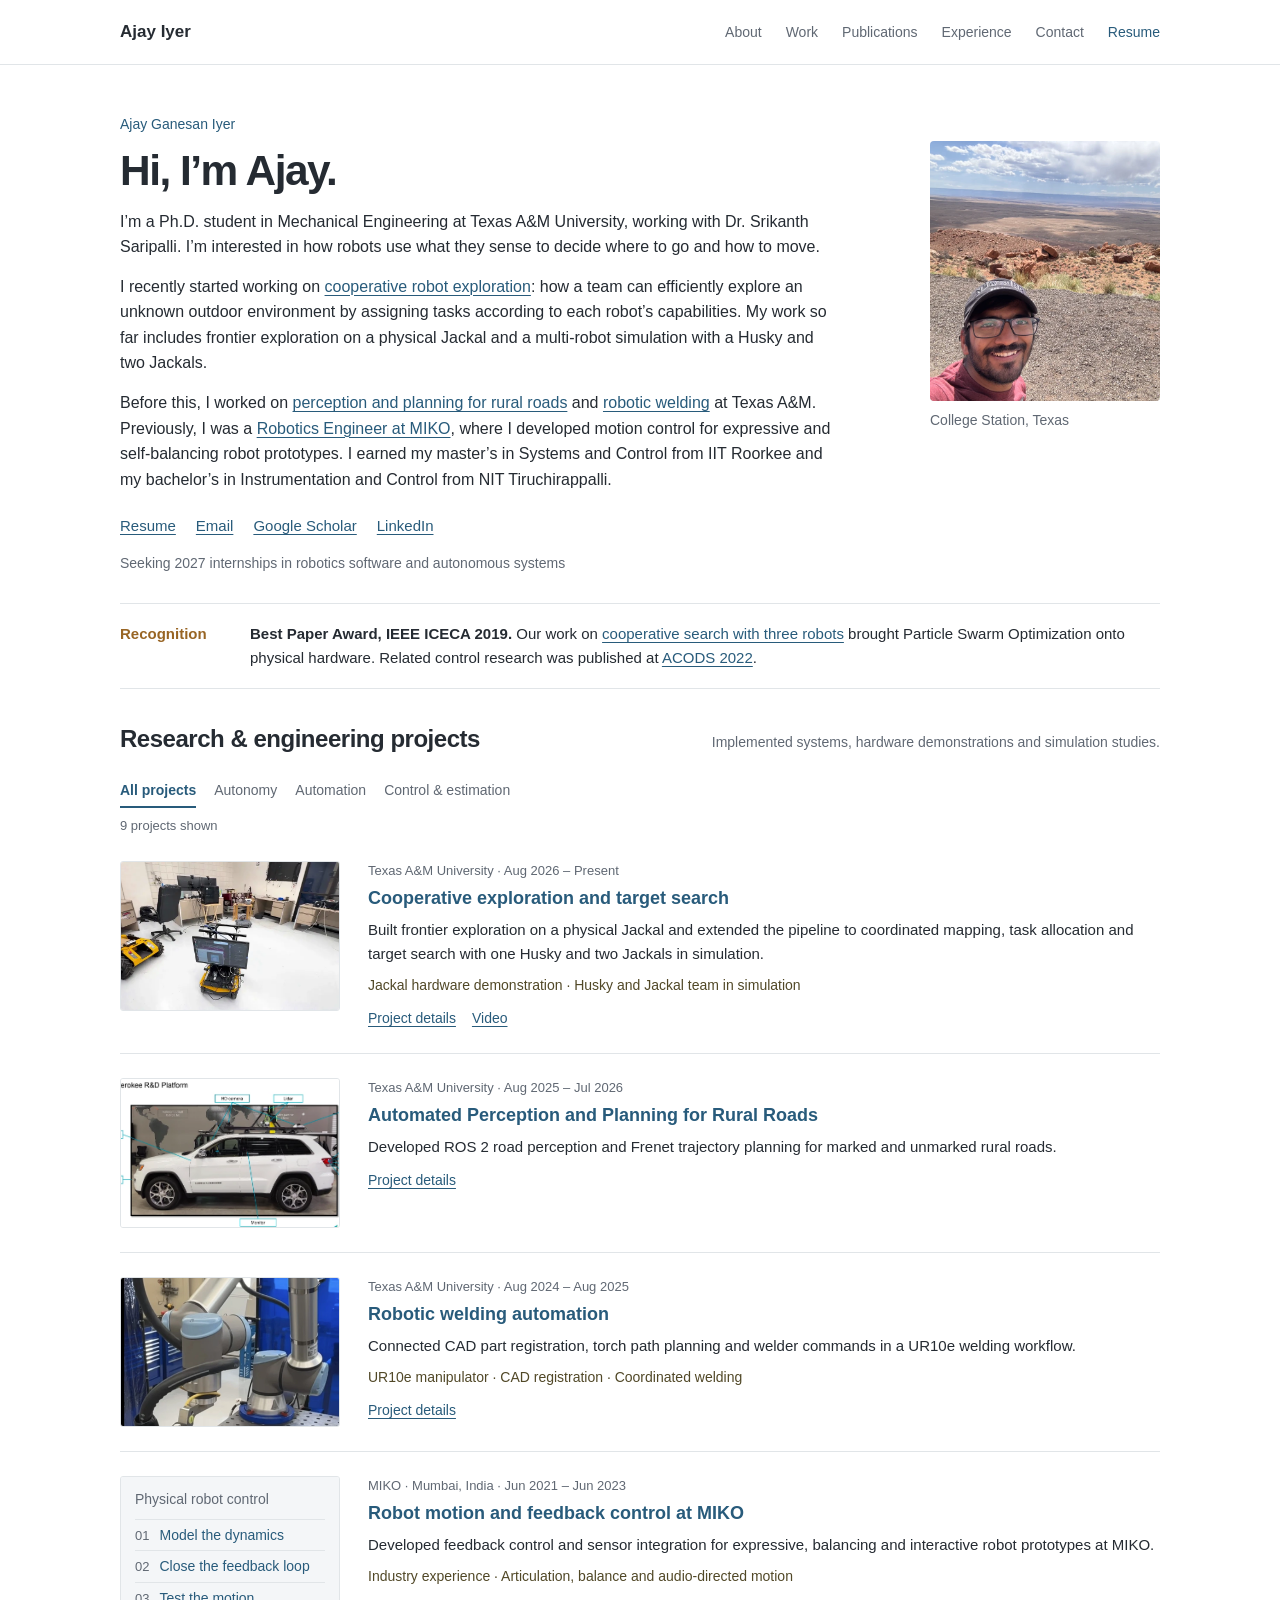
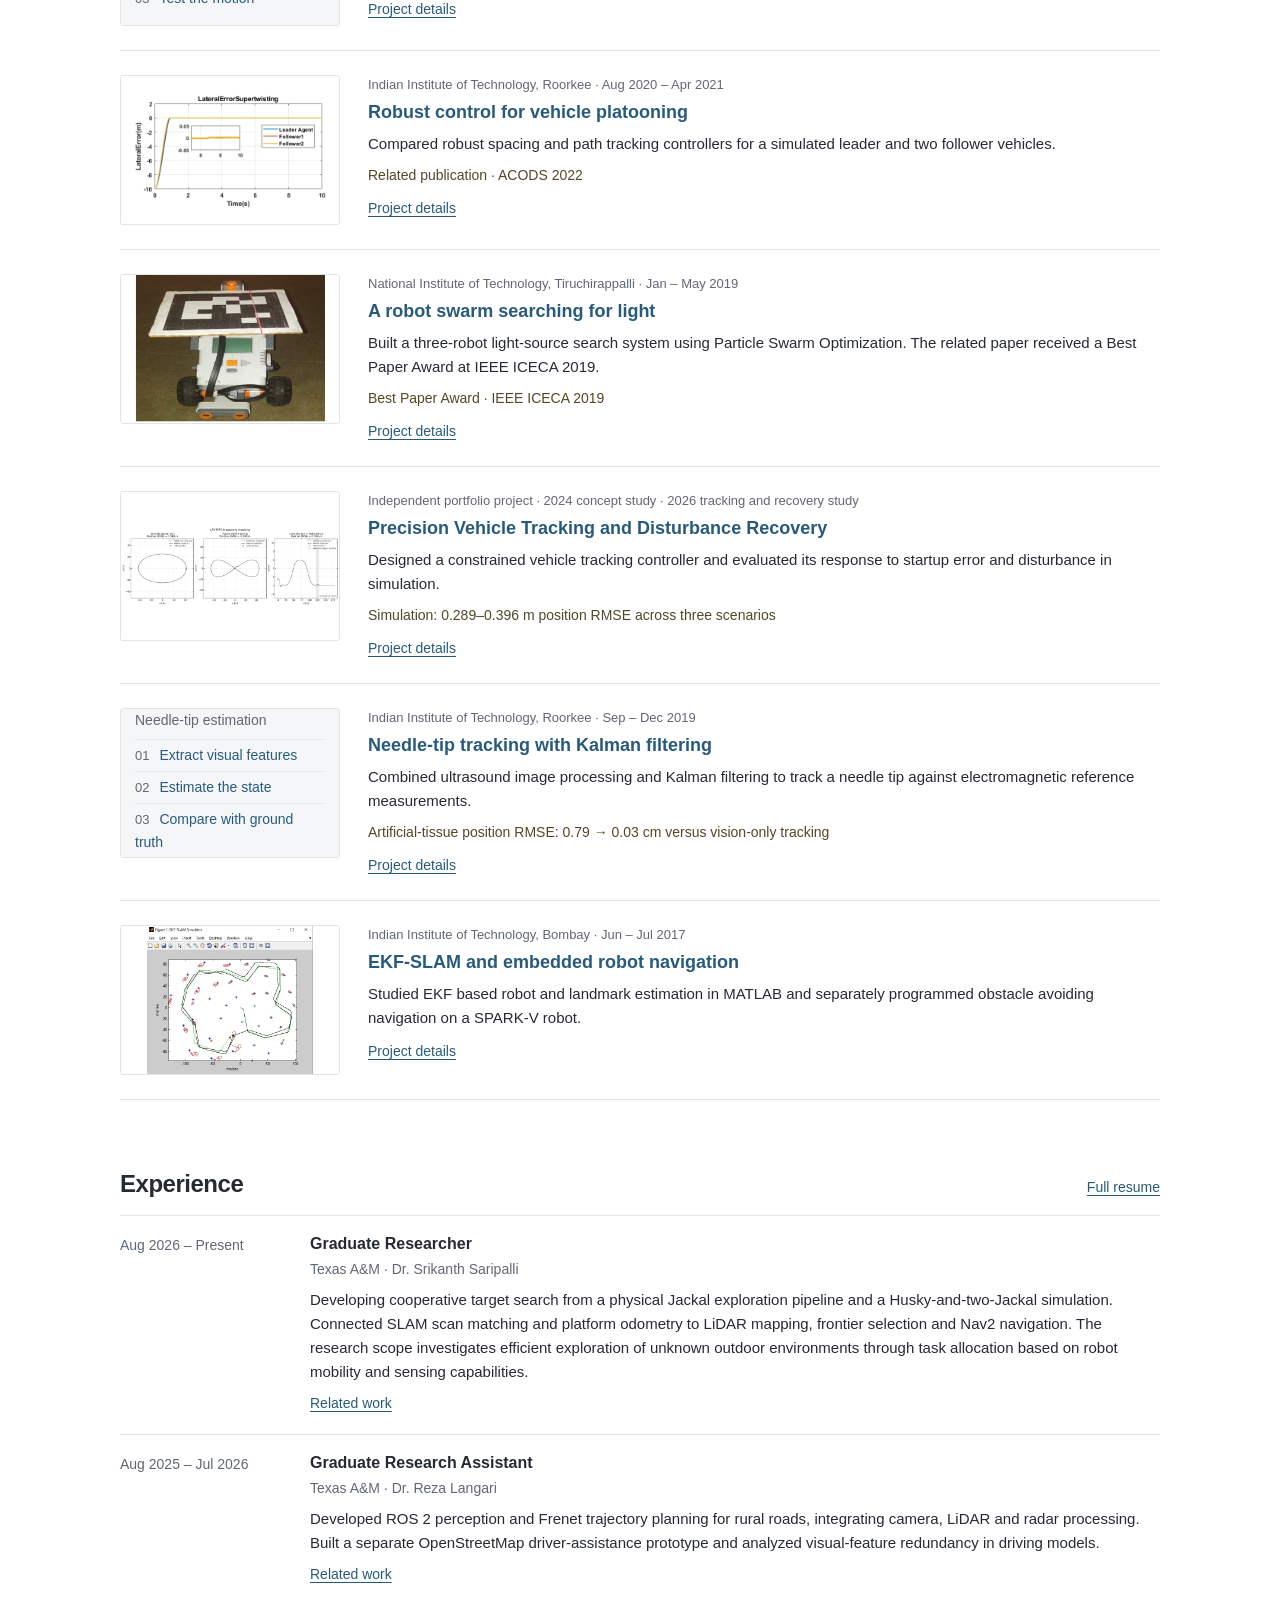
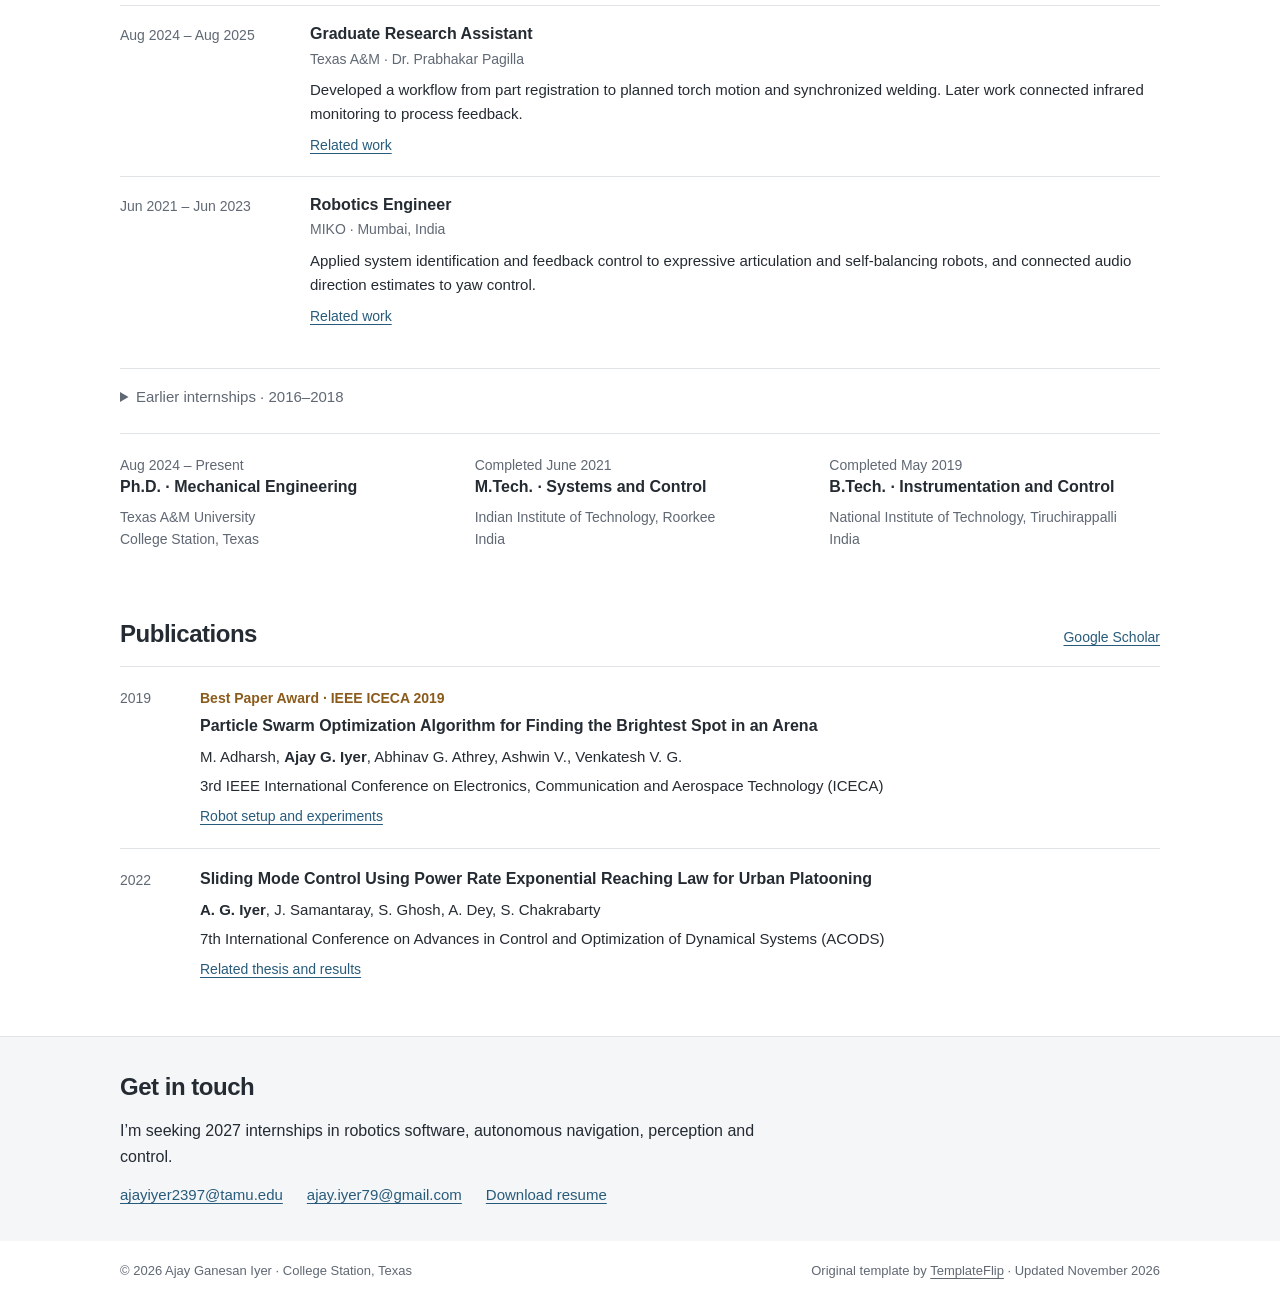
==== commit 6e70bf23: "update website" ====
--- a/index.html
+++ b/index.html
@@ -1,31 +1,23 @@
 <!doctype html>
 <html lang="en"><head><meta charset="utf-8"><meta name="viewport" content="width=device-width, initial-scale=1">
-<title>Ajay Iyer | Robotics Software &amp; Autonomous Systems</title><meta name="description" content="Robotics software portfolio: C++17, ROS 2, multi-robot exploration, PyTorch CUDA perception, autonomous vehicles and motion control. Mechanical Engineering Ph.D. student at Texas A&amp;M.">
-<meta name="theme-color" content="#164f42"><meta property="og:title" content="Ajay Iyer | Robotics Software &amp; Autonomous Systems"><meta property="og:description" content="Robotics software portfolio: C++17, ROS 2, multi-robot exploration, PyTorch CUDA perception, autonomous vehicles and motion control. Mechanical Engineering Ph.D. student at Texas A&amp;M."><meta property="og:type" content="website">
-<link rel="icon" href="assets/favicon.svg" type="image/svg+xml"><link rel="stylesheet" href="assets/site.css"><script src="assets/site.js" defer></script></head><body id="top">
+<title>Ajay Iyer | Robotics, Planning &amp; Control</title><meta name="description" content="Ajay Ganesan Iyer, Mechanical Engineering Ph.D. student at Texas A&amp;M. Robotics research and industry experience in autonomous navigation, perception and control.">
+<meta name="theme-color" content="#164f42"><meta property="og:title" content="Ajay Iyer | Robotics, Planning &amp; Control"><meta property="og:description" content="Ajay Ganesan Iyer, Mechanical Engineering Ph.D. student at Texas A&amp;M. Robotics research and industry experience in autonomous navigation, perception and control."><meta property="og:type" content="website">
+<link rel="icon" href="assets/favicon.svg" type="image/svg+xml"><link rel="stylesheet" href="assets/site.css?v=f997a7a11558"><script src="assets/site.js" defer></script></head><body id="top">
 <a class="skip" href="#main">Skip to content</a><header class="site-header"><div class="container header-inner">
-<a class="brand" href="#top">AJAY IYER<span>Robotics Software & Autonomy</span></a>
+<a class="brand" href="#top">Ajay Iyer</a>
 <button class="menu-toggle" type="button" aria-expanded="false" aria-controls="navigation">Menu</button>
-<nav class="nav" id="navigation" aria-label="Main navigation"><a href="#about">About</a><a href="#portfolio">Work</a><a href="#experience">Experience</a><a href="#contact">Contact</a><a class="nav-resume" href="assets/documents/Ajay_Iyer_Resume.pdf?v=ccaf976e1b78">Resume ↗</a></nav>
-</div></header><main id="main"><div class="container"><section class="hero" aria-labelledby="hero-title"><div>
-<p class="eyebrow">Mechanical Engineering Ph.D. student · Texas A&M</p><h1 id="hero-title">Ajay Ganesan Iyer</h1>
-<p class="intro">I build robotics software that connects perception, planning and control to physical machines. My work spans autonomous navigation, robotic welding and interactive robots, with industry experience as a Robotics Engineer at MIKO.</p>
-<a class="hero-recognition" href="#publications"><strong>Best Paper Award</strong><span>IEEE ICECA 2019 · Three-robot cooperative search</span></a><p class="availability">Seeking 2027 internships in robotics software and autonomous systems</p>
-<div class="actions"><a class="button" href="#portfolio">Explore projects <span aria-hidden="true">↘</span></a><a class="button secondary" href="assets/documents/Ajay_Iyer_Resume.pdf?v=ccaf976e1b78">View resume ↗</a></div></div>
-<figure class="hero-portrait"><img src="assets/images/ajay-iyer.webp" width="1000" height="750" alt="Ajay Iyer outdoors overlooking a canyon" fetchpriority="high"><figcaption class="photo-note"><span>Ajay Ganesan Iyer</span><span>College Station, TX</span></figcaption></figure></section>
-<div class="credentials"><span><strong>Texas A&M</strong> · Doctoral research</span><span><strong>MIKO</strong> · Robotics Engineer, 2021–2023</span><span><strong>IIT Roorkee</strong> · Systems & Control</span><span><strong>NIT Trichy</strong> · Instrumentation & Control</span></div></div>
-<section class="section about-band" id="about"><div class="container about-layout"><div><p class="eyebrow">About</p><h2>About me</h2></div><div class="about-copy" id="skill">
-<p class="lead">My work has taken me from a team of small robots searching for light to industrial welding, interactive robots and autonomous navigation. Across these projects, I have worked on the same practical question: how do we turn sensor measurements into useful robot motion?</p>
-<p>At NIT Tiruchirappalli, I worked on a three-robot system that shared light measurements to find the brightest region in an arena. Our <a href="projects/robot-swarm.html">particle swarm search project</a> led to a paper that received a <strong>Best Paper Award at IEEE ICECA 2019</strong>. During my master’s in Systems and Control at IIT Roorkee, I studied robust vehicle platooning, with related work published at ACODS 2022, and combined image processing with Kalman filtering to improve ultrasound needle tracking.</p>
-<p>As a <a href="projects/miko-robotics.html">Robotics Engineer at MIKO</a>, I brought that controls background to physical prototypes. I modeled mechanisms, developed expressive head motion, tuned a self-balancing robot and connected audio direction estimates to turning behavior. Working with the hardware meant testing how the models, sensors and controllers behaved together.</p>
-<p>At Texas A&amp;M, my Ph.D. work has included <a href="projects/welding-automation.html">CAD-guided welding with a UR10e</a> and <a href="projects/autonomous-vehicles.html">perception and trajectory planning for rural roads</a>. These projects connected geometry, camera and LiDAR processing, motion planning and hardware interfaces in working robotics workflows.</p>
-<p>I recently joined Dr. Srikanth Saripalli’s lab, where I am building on <a href="projects/frontier-exploration.html">Jackal hardware exploration and multi-robot simulation</a>. The research scope is efficient exploration of unknown outdoor environments through task allocation based on each robot’s mobility and sensing capabilities.</p>
-</div></div></section>
-<section class="section" id="portfolio"><div class="container"><div class="section-heading"><div><p class="eyebrow">Selected work</p><h2>Selected projects</h2></div><p>Research and engineering projects in autonomous systems, robotic manipulation, state estimation, and feedback control.</p></div><div class="evidence-grid" aria-label="Selected project results"><a class="evidence-item" href="projects/needle-tracking.html"><strong>0.79 → 0.03 cm</strong><span>Needle-tip position RMSE</span><small>Image processing + Kalman filtering, tested in artificial tissue against an electromagnetic reference.</small></a><a class="evidence-item" href="projects/vehicle-mpc.html"><strong>1,520 successful solves</strong><span>Constrained vehicle tracking</span><small>Three simulation scenarios, with 0.289–0.396 m position RMSE including startup recovery.</small></a><a class="evidence-item" href="projects/frontier-exploration.html#demo"><strong>Physical robot deployment</strong><span>Autonomous Jackal exploration</span><small>LiDAR mapping, frontier selection and Nav2 navigation demonstrated on hardware.</small></a></div><article class="featured"><a class="feature-visual" href="projects/frontier-exploration.html" aria-label="Explore multi-robot autonomy"><img src="assets/images/exploration-architecture.svg" alt="Cooperative exploration workflow: AMCL provides localization within an existing map, supported by EKF fusion of wheel encoder odometry and IMU measurements. Shared LiDAR mapping, wavefront frontier detection, Hungarian task allocation and A* planning with MPPI control support exploration. Camera-based target detection runs alongside exploration." loading="lazy" decoding="async"></a><div class="feature-content"><p class="eyebrow">Multi-robot autonomy</p><h3>Cooperative exploration and target search</h3><p>Built frontier exploration on a physical Jackal and extended the pipeline to coordinated mapping, task allocation and target search with one Husky and two Jackals in simulation.</p><ul class="tag-list" aria-label="Tools and methods"><li>C++ / Python</li><li>ROS 2</li><li>AMCL / EKF odometry</li><li>WFD / Hungarian</li><li>A* / MPPI / DWB</li><li>PyTorch / CUDA</li></ul><a class="text-link" href="projects/frontier-exploration.html">View project ↗</a></div></article><div class="feature-bottom"><article class="compact-feature"><span class="number">02</span><p class="eyebrow">Autonomous Vehicles for All · Perception &amp; planning</p><h3>Automated Perception and Planning for Rural Roads</h3><p>Developed ROS 2 road perception and Frenet trajectory planning for marked and unmarked rural roads.</p><a class="text-link" href="projects/autonomous-vehicles.html">View project ↗</a></article><article class="compact-feature"><span class="number">03</span><p class="eyebrow">Predictive control · Tracking and recovery</p><h3>Precision Vehicle Tracking</h3><p>Designed a constrained vehicle tracking controller and evaluated its response to startup error and disturbance in simulation.</p><a class="text-link" href="projects/vehicle-mpc.html">View project ↗</a></article></div><div class="section-heading" style="margin-top:32px"><div><p class="eyebrow">Project archive</p><h2>Project archive</h2></div><p>Project objectives, technical contributions and experimental results.</p></div>
-<div class="project-filters" role="group" aria-label="Filter projects"><button class="filter" data-filter="all" aria-pressed="true">All work</button><button class="filter" data-filter="automation" aria-pressed="false">Automation</button><button class="filter" data-filter="autonomy" aria-pressed="false">Autonomy</button><button class="filter" data-filter="controls" aria-pressed="false">Controls & estimation</button></div><p id="filter-status" class="filter-status" role="status" aria-live="polite">9 projects shown</p><div class="project-grid"><article class="project-card" data-category="autonomy"><a class="card-image" href="projects/frontier-exploration.html" aria-label="Explore Cooperative exploration and target search"><img src="assets/images/exploration-architecture.svg" alt="Cooperative exploration workflow: AMCL provides localization within an existing map, supported by EKF fusion of wheel encoder odometry and IMU measurements. Shared LiDAR mapping, wavefront frontier detection, Hungarian task allocation and A* planning with MPPI control support exploration. Camera-based target detection runs alongside exploration." loading="lazy" decoding="async"></a><div class="status">Doctoral research · Ongoing</div><h3><a href="projects/frontier-exploration.html">Multi-robot exploration and search</a></h3><p>Built frontier exploration on a physical Jackal and extended the pipeline to coordinated mapping, task allocation and target search with one Husky and two Jackals in simulation.</p><a class="text-link" href="projects/frontier-exploration.html">View project <span aria-hidden="true">↗</span></a></article><article class="project-card" data-category="autonomy"><a class="card-image" href="projects/autonomous-vehicles.html" aria-label="Explore Automated Perception and Planning for Rural Roads"><img src="assets/images/ava-vehicle.webp" alt="Annotated AVA research vehicle with its sensor locations" loading="lazy" decoding="async"></a><div class="status">Vehicle-oriented ROS 2 implementation · recorded-data and simulation workflows</div><h3><a href="projects/autonomous-vehicles.html">Automated Perception and Planning for Rural Roads</a></h3><p>Developed ROS 2 road perception and Frenet trajectory planning for marked and unmarked rural roads.</p><a class="text-link" href="projects/autonomous-vehicles.html">View project <span aria-hidden="true">↗</span></a></article><article class="project-card" data-category="controls"><a class="card-image" href="projects/vehicle-mpc.html" aria-label="Explore Precision Vehicle Tracking and Disturbance Recovery"><img src="assets/images/vehicle-tracking-paths.webp" alt="Vehicle tracking plots for an oval, figure-eight, and disturbed lane-change route, with full-run position errors" loading="lazy" decoding="async"></a><div class="status">Constrained tracking and recovery study</div><h3><a href="projects/vehicle-mpc.html">Precision Vehicle Tracking</a></h3><p>Designed a constrained vehicle tracking controller and evaluated its response to startup error and disturbance in simulation.</p><a class="text-link" href="projects/vehicle-mpc.html">View project <span aria-hidden="true">↗</span></a></article><article class="project-card" data-category="automation"><a class="card-image" href="projects/welding-automation.html" aria-label="Explore Robotic welding automation"><img src="assets/images/weld-hardware.webp" alt="UR10e robot and welding torch in the project work cell" loading="lazy" decoding="async"></a><div class="status">Hardware integration · Pre-closed-loop implementation</div><h3><a href="projects/welding-automation.html">Robotic welding automation</a></h3><p>Connected CAD part registration, torch path planning and welder commands in a UR10e welding workflow.</p><a class="text-link" href="projects/welding-automation.html">View project <span aria-hidden="true">↗</span></a></article><article class="project-card" data-category="automation"><a class="card-image" href="projects/miko-robotics.html" aria-label="Explore Robot motion and feedback control at MIKO"><div class="diagram-preview"><p class="diagram-title">Physical robot control</p><div class="flow-line"><span>01</span>Model the dynamics</div><div class="flow-line"><span>02</span>Close the feedback loop</div><div class="flow-line"><span>03</span>Test the motion</div><small>Articulation · Balance · Interaction</small></div></a><div class="status">Industry experience</div><h3><a href="projects/miko-robotics.html">Robotics engineering at MIKO</a></h3><p>Developed feedback control and sensor integration for expressive, balancing and interactive robot prototypes at MIKO.</p><a class="text-link" href="projects/miko-robotics.html">View project <span aria-hidden="true">↗</span></a></article><article class="project-card" data-category="controls"><a class="card-image" href="projects/vehicle-platooning.html" aria-label="Explore Robust control for vehicle platooning"><img src="assets/images/platoon-lateral.webp" alt="Master&#x27;s thesis plot of lateral tracking error using super-twisting control" loading="lazy" decoding="async"></a><div class="status">Simulation &amp; controller comparison</div><h3><a href="projects/vehicle-platooning.html">Robust control for vehicle platooning</a></h3><p>Compared robust spacing and path tracking controllers for a simulated leader and two follower vehicles.</p><a class="text-link" href="projects/vehicle-platooning.html">View project <span aria-hidden="true">↗</span></a></article><article class="project-card" data-category="autonomy"><a class="card-image" href="projects/robot-swarm.html" aria-label="Explore A robot swarm searching for light"><img src="assets/images/pso-robot.webp" alt="LEGO NXT robot carrying an ArUco tracking marker" loading="lazy" decoding="async"></a><p class="recognition-badge">Best Paper Award · IEEE ICECA 2019</p><div class="status">Three-robot hardware demonstration</div><h3><a href="projects/robot-swarm.html">A robot swarm searching for light</a></h3><p>Built a three-robot light-source search system using Particle Swarm Optimization. The related paper received a Best Paper Award at IEEE ICECA 2019.</p><a class="text-link" href="projects/robot-swarm.html">View project <span aria-hidden="true">↗</span></a></article><article class="project-card" data-category="autonomy"><a class="card-image" href="projects/ekf-slam.html" aria-label="Explore EKF-SLAM and embedded robot navigation"><img src="assets/images/slam-map.webp" alt="MATLAB EKF-SLAM simulation showing a robot path and landmark estimates" loading="lazy" decoding="async"></a><div class="status">MATLAB simulation + hardware navigation</div><h3><a href="projects/ekf-slam.html">EKF-SLAM and embedded robot navigation</a></h3><p>Studied EKF based robot and landmark estimation in MATLAB and separately programmed obstacle avoiding navigation on a SPARK-V robot.</p><a class="text-link" href="projects/ekf-slam.html">View project <span aria-hidden="true">↗</span></a></article><article class="project-card" data-category="controls"><a class="card-image" href="projects/needle-tracking.html" aria-label="Explore Needle-tip tracking with Kalman filtering"><div class="diagram-preview"><p class="diagram-title">Needle-tip estimation</p><div class="flow-line"><span>01</span>Extract visual features</div><div class="flow-line"><span>02</span>Estimate the state</div><div class="flow-line"><span>03</span>Compare with ground truth</div><small>Ultrasound · Kalman filtering</small></div></a><div class="status">Artificial &amp; biological tissue experiments</div><h3><a href="projects/needle-tracking.html">Needle-tip tracking with Kalman filtering</a></h3><p>Combined ultrasound image processing and Kalman filtering to track a needle tip against electromagnetic reference measurements.</p><a class="text-link" href="projects/needle-tracking.html">View project <span aria-hidden="true">↗</span></a></article></div><details class="extra-work"><summary>Earlier projects & demonstrations</summary><div class="extra-grid"><div><h3>UAV modeling and control</h3><p>A 2019 control-systems course project exploring UAV dynamics and control in MATLAB. The original simulation demonstration is available below.</p><a class="text-link" href="https://drive.google.com/file/d/1HM16QL9dJMWermskILlDSCBvRlfYO1c8/view">Open drone-control demonstration ↗</a></div><div><h3>Industrial and embedded control</h3><p>Earlier internships included PID and ON–OFF control for an absorption heat transformer at TU Berlin, PLC–LabVIEW communication, and a seat-stabilization prototype at NITIE.</p><a class="text-link" href="#earlier-experience">See earlier experience ↓</a></div></div><figure class="media-demo"><video controls preload="none" aria-label="UAV control simulation"><source src="images/drone_control%20(1080p).mp4" type="video/mp4">Your browser does not support video. <a href="images/drone_control%20(1080p).mp4">Download the demonstration.</a></video><figcaption>UAV control simulation · 2019 course project.</figcaption></figure></details></div></section>
-<section class="section" id="experience"><div class="container"><div class="section-heading"><div><p class="eyebrow">Experience</p><h2>Experience</h2></div><a class="text-link" href="assets/documents/Ajay_Iyer_Resume.pdf?v=ccaf976e1b78">Read the full resume ↗</a></div><article class="timeline-row"><div class="timeline-date">Aug 2026 – Present</div><div><h3>Graduate Researcher</h3><p class="role">Texas A&M · Dr. Srikanth Saripalli</p><p>Developing cooperative target search from a physical Jackal exploration pipeline and a Husky-and-two-Jackal simulation. Integrated AMCL for map-based localization, EKF fusion of wheel encoder odometry and IMU measurements, shared mapping and Hungarian frontier allocation. The research scope investigates efficient exploration of unknown outdoor environments through task allocation based on robot mobility and sensing capabilities.</p><a href="projects/frontier-exploration.html">Related work ↗</a></div></article><article class="timeline-row"><div class="timeline-date">Aug 2025 – Jul 2026</div><div><h3>Graduate Research Assistant</h3><p class="role">Texas A&M · Dr. Reza Langari</p><p>Developed ROS 2 perception and Frenet trajectory planning for rural roads, integrating camera, LiDAR and radar processing. Built a separate OpenStreetMap driver-assistance prototype and analyzed visual-feature redundancy in driving models.</p><a href="projects/autonomous-vehicles.html">Related work ↗</a></div></article><article class="timeline-row"><div class="timeline-date">Aug 2024 – Aug 2025</div><div><h3>Graduate Research Assistant</h3><p class="role">Texas A&M · Dr. Prabhakar Pagilla</p><p>Developed a workflow from part registration to planned torch motion and synchronized welding. Later work connected infrared monitoring to process feedback.</p><a href="projects/welding-automation.html">Related work ↗</a></div></article><article class="timeline-row"><div class="timeline-date">Jun 2021 – Jun 2023</div><div><h3>Robotics Engineer</h3><p class="role">MIKO · Mumbai, India</p><p>Applied system identification and feedback control to expressive articulation and self-balancing robots, and connected audio direction estimates to yaw control.</p><a href="projects/miko-robotics.html">Related work ↗</a></div></article><details class="extra-work" id="earlier-experience"><summary>Earlier internships · 2016–2018</summary><div class="extra-grid"><article><h3>Technical University of Berlin</h3><p>May–Jul 2018 · Simulation and control of absorption heat transformers using Siemens TIA Portal, PID and ON–OFF control, and communication between LabVIEW and PLC systems.</p></article><article><h3>Indian Institute of Technology, Bombay</h3><p>Jun–Jul 2017 · EKF-SLAM simulation in MATLAB and embedded obstacle-avoiding navigation on a SPARK-V robot.</p><a href="projects/ekf-slam.html">Read the project ↗</a></article><article><h3>NITIE · Seat stabilization</h3><p>Dec 2017 · A PID-controlled seat-stabilization prototype and physiological monitoring using heart-rate and accelerometer sensors.</p></article><article><h3>NITIE · AGV study</h3><p>Dec 2016–Jan 2017 · Study of automated guided vehicles, sensor classifications, and embedded sensing for interaction systems.</p></article></div></details>
+<nav class="nav" id="navigation" aria-label="Main navigation"><a href="#about">About</a><a href="#portfolio">Work</a><a href="#publications">Publications</a><a href="#experience">Experience</a><a href="#contact">Contact</a><a class="nav-resume" href="assets/documents/Ajay_Iyer_Resume.pdf?v=ccaf976e1b78">Resume </a></nav>
+</div></header><main id="main"><section class="profile container" id="about" aria-labelledby="hero-title"><div class="profile-copy"><p class="profile-role">Ajay Ganesan Iyer</p><h1 id="hero-title">Hi, I’m Ajay.</h1>
+<p>I’m a Ph.D. student in Mechanical Engineering at Texas A&amp;M University, working with Dr. Srikanth Saripalli. I’m interested in how robots use what they sense to decide where to go and how to move.</p>
+<p>I recently started working on <a href="projects/frontier-exploration.html">cooperative robot exploration</a>: how a team can efficiently explore an unknown outdoor environment by assigning tasks according to each robot’s capabilities. My work so far includes frontier exploration on a physical Jackal and a multi-robot simulation with a Husky and two Jackals.</p>
+<p>Before this, I worked on <a href="projects/autonomous-vehicles.html">perception and planning for rural roads</a> and <a href="projects/welding-automation.html">robotic welding</a> at Texas A&amp;M. Previously, I was a <a href="projects/miko-robotics.html">Robotics Engineer at MIKO</a>, where I developed motion control for expressive and self-balancing robot prototypes. I earned my master’s in Systems and Control from IIT Roorkee and my bachelor’s in Instrumentation and Control from NIT Tiruchirappalli.</p>
+<div class="profile-links"><a href="assets/documents/Ajay_Iyer_Resume.pdf?v=ccaf976e1b78">Resume</a><a href="mailto:ajayiyer2397@tamu.edu">Email</a><a href="https://scholar.google.com/citations?user=XCSeehYAAAAJ&amp;hl=en">Google Scholar</a><a href="https://www.linkedin.com/in/ajay-iyer-792299116/">LinkedIn</a></div><p class="opportunity">Seeking 2027 internships in robotics software and autonomous systems</p></div>
+<figure class="profile-photo"><img src="assets/images/ajay-iyer.webp" width="1000" height="750" alt="Ajay Ganesan Iyer" fetchpriority="high"><figcaption>College Station, Texas</figcaption></figure></section>
+<div class="container"><aside class="recognition-note" aria-label="Research recognition"><span class="recognition-label">Recognition</span><p><strong>Best Paper Award, IEEE ICECA 2019.</strong> Our work on <a href="projects/robot-swarm.html">cooperative search with three robots</a> brought Particle Swarm Optimization onto physical hardware. Related control research was published at <a href="projects/vehicle-platooning.html">ACODS 2022</a>.</p></aside></div>
+<section class="section container" id="portfolio"><div class="section-heading"><h2>Research &amp; engineering projects</h2><p>Implemented systems, hardware demonstrations and simulation studies.</p></div>
+<div class="project-filters" role="group" aria-label="Filter projects"><button class="filter" data-filter="all" aria-pressed="true">All projects</button><button class="filter" data-filter="autonomy" aria-pressed="false">Autonomy</button><button class="filter" data-filter="automation" aria-pressed="false">Automation</button><button class="filter" data-filter="controls" aria-pressed="false">Control &amp; estimation</button></div><p id="filter-status" class="filter-status" role="status" aria-live="polite">9 projects shown</p><div class="project-list"><article class="project-card" data-category="autonomy"><a class="project-image" href="projects/frontier-exploration.html" aria-label="Cooperative exploration and target search"><img src="assets/images/jackal-lab.webp" alt="Physical Jackal robot with onboard display and LiDAR in the laboratory" loading="lazy" decoding="async"></a><div class="project-copy"><p class="project-meta">Texas A&amp;M University · Aug 2026 – Present</p><h3><a href="projects/frontier-exploration.html">Cooperative exploration and target search</a></h3><p>Built frontier exploration on a physical Jackal and extended the pipeline to coordinated mapping, task allocation and target search with one Husky and two Jackals in simulation.</p><p class="project-result">Jackal hardware demonstration · Husky and Jackal team in simulation</p><div class="project-links"><a href="projects/frontier-exploration.html">Project details</a><a href="https://youtu.be/m1SCAViXkgI" target="_blank" rel="noopener noreferrer">Video</a></div></div></article><article class="project-card" data-category="autonomy"><a class="project-image" href="projects/autonomous-vehicles.html" aria-label="Automated Perception and Planning for Rural Roads"><img src="assets/images/ava-vehicle.webp" alt="Annotated AVA research vehicle with its sensor locations" loading="lazy" decoding="async"></a><div class="project-copy"><p class="project-meta">Texas A&amp;M University · Aug 2025 – Jul 2026</p><h3><a href="projects/autonomous-vehicles.html">Automated Perception and Planning for Rural Roads</a></h3><p>Developed ROS 2 road perception and Frenet trajectory planning for marked and unmarked rural roads.</p><div class="project-links"><a href="projects/autonomous-vehicles.html">Project details</a></div></div></article><article class="project-card" data-category="automation"><a class="project-image" href="projects/welding-automation.html" aria-label="Robotic welding automation"><img src="assets/images/weld-hardware.webp" alt="UR10e robot and welding torch in the project work cell" loading="lazy" decoding="async"></a><div class="project-copy"><p class="project-meta">Texas A&amp;M University · Aug 2024 – Aug 2025</p><h3><a href="projects/welding-automation.html">Robotic welding automation</a></h3><p>Connected CAD part registration, torch path planning and welder commands in a UR10e welding workflow.</p><p class="project-result">UR10e manipulator · CAD registration · Coordinated welding</p><div class="project-links"><a href="projects/welding-automation.html">Project details</a></div></div></article><article class="project-card" data-category="automation"><a class="project-image" href="projects/miko-robotics.html" aria-label="Robot motion and feedback control at MIKO"><div class="diagram-preview"><p class="diagram-title">Physical robot control</p><div class="flow-line"><span>01</span>Model the dynamics</div><div class="flow-line"><span>02</span>Close the feedback loop</div><div class="flow-line"><span>03</span>Test the motion</div><small>Articulation · Balance · Interaction</small></div></a><div class="project-copy"><p class="project-meta">MIKO · Mumbai, India · Jun 2021 – Jun 2023</p><h3><a href="projects/miko-robotics.html">Robot motion and feedback control at MIKO</a></h3><p>Developed feedback control and sensor integration for expressive, balancing and interactive robot prototypes at MIKO.</p><p class="project-result">Industry experience · Articulation, balance and audio-directed motion</p><div class="project-links"><a href="projects/miko-robotics.html">Project details</a></div></div></article><article class="project-card" data-category="controls"><a class="project-image" href="projects/vehicle-platooning.html" aria-label="Robust control for vehicle platooning"><img src="assets/images/platoon-lateral.webp" alt="Master&#x27;s thesis plot of lateral tracking error using super-twisting control" loading="lazy" decoding="async"></a><div class="project-copy"><p class="project-meta">Indian Institute of Technology, Roorkee · Aug 2020 – Apr 2021</p><h3><a href="projects/vehicle-platooning.html">Robust control for vehicle platooning</a></h3><p>Compared robust spacing and path tracking controllers for a simulated leader and two follower vehicles.</p><p class="project-result">Related publication · ACODS 2022</p><div class="project-links"><a href="projects/vehicle-platooning.html">Project details</a></div></div></article><article class="project-card" data-category="autonomy"><a class="project-image" href="projects/robot-swarm.html" aria-label="A robot swarm searching for light"><img src="assets/images/pso-robot.webp" alt="LEGO NXT robot carrying an ArUco tracking marker" loading="lazy" decoding="async"></a><div class="project-copy"><p class="project-meta">National Institute of Technology, Tiruchirappalli · Jan – May 2019</p><h3><a href="projects/robot-swarm.html">A robot swarm searching for light</a></h3><p>Built a three-robot light-source search system using Particle Swarm Optimization. The related paper received a Best Paper Award at IEEE ICECA 2019.</p><p class="project-result">Best Paper Award · IEEE ICECA 2019</p><div class="project-links"><a href="projects/robot-swarm.html">Project details</a></div></div></article><article class="project-card" data-category="controls"><a class="project-image" href="projects/vehicle-mpc.html" aria-label="Precision Vehicle Tracking and Disturbance Recovery"><img src="assets/images/vehicle-tracking-paths.webp" alt="Vehicle tracking plots for an oval, figure-eight, and disturbed lane-change route, with full-run position errors" loading="lazy" decoding="async"></a><div class="project-copy"><p class="project-meta">Independent portfolio project · 2024 concept study · 2026 tracking and recovery study</p><h3><a href="projects/vehicle-mpc.html">Precision Vehicle Tracking and Disturbance Recovery</a></h3><p>Designed a constrained vehicle tracking controller and evaluated its response to startup error and disturbance in simulation.</p><p class="project-result">Simulation: 0.289–0.396 m position RMSE across three scenarios</p><div class="project-links"><a href="projects/vehicle-mpc.html">Project details</a></div></div></article><article class="project-card" data-category="controls"><a class="project-image" href="projects/needle-tracking.html" aria-label="Needle-tip tracking with Kalman filtering"><div class="diagram-preview"><p class="diagram-title">Needle-tip estimation</p><div class="flow-line"><span>01</span>Extract visual features</div><div class="flow-line"><span>02</span>Estimate the state</div><div class="flow-line"><span>03</span>Compare with ground truth</div><small>Ultrasound · Kalman filtering</small></div></a><div class="project-copy"><p class="project-meta">Indian Institute of Technology, Roorkee · Sep – Dec 2019</p><h3><a href="projects/needle-tracking.html">Needle-tip tracking with Kalman filtering</a></h3><p>Combined ultrasound image processing and Kalman filtering to track a needle tip against electromagnetic reference measurements.</p><p class="project-result">Artificial-tissue position RMSE: 0.79 → 0.03 cm versus vision-only tracking</p><div class="project-links"><a href="projects/needle-tracking.html">Project details</a></div></div></article><article class="project-card" data-category="autonomy"><a class="project-image" href="projects/ekf-slam.html" aria-label="EKF-SLAM and embedded robot navigation"><img src="assets/images/slam-map.webp" alt="MATLAB EKF-SLAM simulation showing a robot path and landmark estimates" loading="lazy" decoding="async"></a><div class="project-copy"><p class="project-meta">Indian Institute of Technology, Bombay · Jun – Jul 2017</p><h3><a href="projects/ekf-slam.html">EKF-SLAM and embedded robot navigation</a></h3><p>Studied EKF based robot and landmark estimation in MATLAB and separately programmed obstacle avoiding navigation on a SPARK-V robot.</p><div class="project-links"><a href="projects/ekf-slam.html">Project details</a></div></div></article></div></section><section class="section" id="experience"><div class="container"><div class="section-heading"><h2>Experience</h2><a href="assets/documents/Ajay_Iyer_Resume.pdf?v=ccaf976e1b78">Full resume</a></div><article class="timeline-row"><div class="timeline-date">Aug 2026 – Present</div><div><h3>Graduate Researcher</h3><p class="role">Texas A&M · Dr. Srikanth Saripalli</p><p>Developing cooperative target search from a physical Jackal exploration pipeline and a Husky-and-two-Jackal simulation. Connected SLAM scan matching and platform odometry to LiDAR mapping, frontier selection and Nav2 navigation. The research scope investigates efficient exploration of unknown outdoor environments through task allocation based on robot mobility and sensing capabilities.</p><a href="projects/frontier-exploration.html">Related work </a></div></article><article class="timeline-row"><div class="timeline-date">Aug 2025 – Jul 2026</div><div><h3>Graduate Research Assistant</h3><p class="role">Texas A&M · Dr. Reza Langari</p><p>Developed ROS 2 perception and Frenet trajectory planning for rural roads, integrating camera, LiDAR and radar processing. Built a separate OpenStreetMap driver-assistance prototype and analyzed visual-feature redundancy in driving models.</p><a href="projects/autonomous-vehicles.html">Related work </a></div></article><article class="timeline-row"><div class="timeline-date">Aug 2024 – Aug 2025</div><div><h3>Graduate Research Assistant</h3><p class="role">Texas A&M · Dr. Prabhakar Pagilla</p><p>Developed a workflow from part registration to planned torch motion and synchronized welding. Later work connected infrared monitoring to process feedback.</p><a href="projects/welding-automation.html">Related work </a></div></article><article class="timeline-row"><div class="timeline-date">Jun 2021 – Jun 2023</div><div><h3>Robotics Engineer</h3><p class="role">MIKO · Mumbai, India</p><p>Applied system identification and feedback control to expressive articulation and self-balancing robots, and connected audio direction estimates to yaw control.</p><a href="projects/miko-robotics.html">Related work </a></div></article><details class="extra-work" id="earlier-experience"><summary>Earlier internships · 2016–2018</summary><div class="extra-grid"><article><h3>Technical University of Berlin</h3><p>May–Jul 2018 · Simulation and control of absorption heat transformers using Siemens TIA Portal, PID and ON–OFF control, and communication between LabVIEW and PLC systems.</p></article><article><h3>Indian Institute of Technology, Bombay</h3><p>Jun–Jul 2017 · EKF-SLAM simulation in MATLAB and embedded obstacle-avoiding navigation on a SPARK-V robot.</p><a href="projects/ekf-slam.html">Read the project </a></article><article><h3>NITIE · Seat stabilization</h3><p>Dec 2017 · A PID-controlled seat-stabilization prototype and physiological monitoring using heart-rate and accelerometer sensors.</p></article><article><h3>NITIE · AGV study</h3><p>Dec 2016–Jan 2017 · Study of automated guided vehicles, sensor classifications, and embedded sensing for interaction systems.</p></article></div></details>
 <div class="education"><article><p class="eyebrow">Aug 2024 – Present</p><h3>Ph.D. · Mechanical Engineering</h3><p>Texas A&M University<br>College Station, Texas</p></article><article><p class="eyebrow">Completed June 2021</p><h3>M.Tech. · Systems and Control</h3><p>Indian Institute of Technology, Roorkee<br>India</p></article><article><p class="eyebrow">Completed May 2019</p><h3>B.Tech. · Instrumentation and Control</h3><p>National Institute of Technology, Tiruchirappalli<br>India</p></article></div></div></section>
-<section class="section about-band" id="publications"><div class="container"><div class="section-heading"><div><p class="eyebrow">Publications & recognition</p><h2>Publications & recognition</h2></div><a class="text-link" href="https://scholar.google.com/citations?user=XCSeehYAAAAJ&hl=en">Google Scholar ↗</a></div>
-<article class="publication"><div class="year">2019</div><div><p class="recognition-badge">Best Paper Award · IEEE ICECA 2019</p><h3>Particle Swarm Optimization Algorithm for Finding the Brightest Spot in an Arena</h3><p>M. Adharsh, Ajay G. Iyer, Abhinav G. Athrey, Ashwin V., Venkatesh V. G.</p><p>3rd IEEE International Conference on Electronics, Communication and Aerospace Technology (ICECA)</p><a class="text-link" href="projects/robot-swarm.html">Robot setup and experiments ↗</a></div></article><article class="publication"><div class="year">2022</div><div><h3>Sliding Mode Control Using Power Rate Exponential Reaching Law for Urban Platooning</h3><p>A. G. Iyer, J. Samantaray, S. Ghosh, A. Dey, S. Chakrabarty</p><p>7th International Conference on Advances in Control and Optimization of Dynamical Systems (ACODS)</p><a class="text-link" href="projects/vehicle-platooning.html">Related thesis and results ↗</a></div></article>
+<section class="section about-band" id="publications"><div class="container"><div class="section-heading"><div><h2>Publications</h2></div><a class="text-link" href="https://scholar.google.com/citations?user=XCSeehYAAAAJ&hl=en">Google Scholar </a></div>
+<article class="publication"><div class="year">2019</div><div><p class="paper-award">Best Paper Award · IEEE ICECA 2019</p><h3>Particle Swarm Optimization Algorithm for Finding the Brightest Spot in an Arena</h3><p>M. Adharsh, <strong>Ajay G. Iyer</strong>, Abhinav G. Athrey, Ashwin V., Venkatesh V. G.</p><p>3rd IEEE International Conference on Electronics, Communication and Aerospace Technology (ICECA)</p><a class="text-link" href="projects/robot-swarm.html">Robot setup and experiments </a></div></article><article class="publication"><div class="year">2022</div><div><h3>Sliding Mode Control Using Power Rate Exponential Reaching Law for Urban Platooning</h3><p><strong>A. G. Iyer</strong>, J. Samantaray, S. Ghosh, A. Dey, S. Chakrabarty</p><p>7th International Conference on Advances in Control and Optimization of Dynamical Systems (ACODS)</p><a class="text-link" href="projects/vehicle-platooning.html">Related thesis and results </a></div></article>
 </div></section>
-<section class="contact" id="contact"><div class="container contact-layout"><div><p class="eyebrow">Get in touch</p><h2>Contact</h2><p>Available for 2027 internships in robotics software, autonomous vehicles, perception integration, motion planning, and simulation.</p></div><div class="contact-links"><a href="mailto:ajay.iyer79@gmail.com">ajay.iyer79@gmail.com ↗</a><a href="mailto:ajayiyer2397@tamu.edu">ajayiyer2397@tamu.edu ↗</a><a href="https://www.linkedin.com/in/ajay-iyer-792299116/">LinkedIn ↗</a><a href="assets/documents/Ajay_Iyer_Resume.pdf?v=ccaf976e1b78" download>Download resume ↓</a></div></div></section></main><footer class="site-footer"><div class="container footer-inner"><p>© 2026 Ajay Ganesan Iyer · College Station, Texas</p><p>Original template by <a href="https://templateflip.com">TemplateFlip</a> · Portfolio updated October 2026</p></div></footer></body></html>+<section class="section contact" id="contact"><div class="container"><h2>Get in touch</h2><p>I’m seeking 2027 internships in robotics software, autonomous navigation, perception and control.</p><div class="contact-links"><a href="mailto:ajayiyer2397@tamu.edu">ajayiyer2397@tamu.edu</a><a href="mailto:ajay.iyer79@gmail.com">ajay.iyer79@gmail.com</a><a href="assets/documents/Ajay_Iyer_Resume.pdf?v=ccaf976e1b78">Download resume</a></div></div></section></main><footer class="site-footer"><div class="container footer-inner"><p>© 2026 Ajay Ganesan Iyer · College Station, Texas</p><p>Original template by <a href="https://templateflip.com">TemplateFlip</a> · Updated November 2026</p></div></footer></body></html>
--- a/assets/site.css
+++ b/assets/site.css
@@ -1,33 +1,210 @@
-:root{--paper:#fff;--ink:#20262c;--muted:#58616a;--line:#dde2e5;--green:#164f42;--pale:#f2f5f4;--white:#fff;--accent:#a24d37}*{box-sizing:border-box}html{scroll-behavior:smooth;scroll-padding-top:100px}body{margin:0;background:var(--paper);color:var(--ink);font-family:Inter,"Segoe UI",Roboto,"Helvetica Neue",Arial,sans-serif;font-size:16px;line-height:1.55}a{color:var(--green);text-underline-offset:4px}a:hover{color:#9a432f}button,a{-webkit-tap-highlight-color:transparent}button{font:inherit;cursor:pointer}a:focus-visible,button:focus-visible,summary:focus-visible{outline:3px solid var(--accent);outline-offset:5px}img{display:block;max-width:100%;height:auto}figure{margin:0}h1,h2,h3,h4,p{margin-top:0}h1,h2{font-family:inherit;font-weight:600;line-height:1.2;letter-spacing:-.025em}h1{font-size:clamp(2.2rem,4vw,3.4rem);margin-bottom:16px}h2{font-size:clamp(1.5rem,2.5vw,2rem);margin-bottom:14px}h3{font-size:1.35rem;line-height:1.3;letter-spacing:-.025em;margin-bottom:14px}h4{font-size:1.02rem;margin-bottom:8px}p{margin-bottom:16px}.container{width:min(1180px,calc(100% - 80px));margin-inline:auto}.skip{position:fixed;top:-80px;left:20px;z-index:99;background:white;padding:12px}.skip:focus{top:10px}.site-header{position:sticky;top:0;z-index:20;background:rgba(255,255,255,.97);border-bottom:1px solid var(--line)}.header-inner{min-height:68px;display:flex;align-items:center;justify-content:space-between;gap:25px}.brand{color:var(--ink);text-decoration:none;font-weight:700;font-size:1.1rem;letter-spacing:-.03em}.brand span{color:var(--muted);font-weight:400;margin-left:12px;font-size:.82rem;letter-spacing:0}.nav{display:flex;align-items:center;gap:29px}.nav a{font-size:.85rem;text-decoration:none;color:var(--ink)}.nav a:hover{text-decoration:underline}.nav .nav-resume{border:1px solid var(--line);padding:8px 14px}.menu-toggle{display:none;background:transparent;border:1px solid var(--line);padding:6px 12px}.eyebrow{font-size:.875rem;letter-spacing:.015em;font-weight:600;color:var(--green);margin-bottom:12px}.hero{padding:36px 0 28px;display:grid;grid-template-columns:1.35fr .85fr;gap:48px;align-items:center}.hero h1 em{font-weight:400;color:var(--green)}.hero .intro{font-size:1.1rem;max-width:590px;color:var(--muted);line-height:1.6}.hero-portrait{position:relative}.hero-portrait img{width:100%;aspect-ratio:4/4.6;object-fit:cover;object-position:28% 70%;border-radius:2px}.photo-note{display:flex;justify-content:space-between;gap:10px;font-size:.72rem;color:var(--muted);padding-top:14px}.actions{display:flex;align-items:center;flex-wrap:wrap;gap:14px;margin-top:20px}.button{display:inline-flex;justify-content:center;align-items:center;gap:18px;text-decoration:none;background:var(--green);color:white;border:1px solid var(--green);padding:12px 21px;font-size:.87rem;font-weight:600}.button:hover{background:#103a30;color:white}.button.secondary{background:transparent;color:var(--green)}.button.secondary:hover{background:var(--pale)}.text-link{font-size:.88rem;font-weight:600}.credentials{display:flex;flex-wrap:wrap;gap:16px 34px;padding:16px 0;border-top:1px solid var(--line);border-bottom:1px solid var(--line);font-size:.8rem;color:var(--muted)}.credentials strong{color:var(--ink);font-weight:600}.section{padding:36px 0}.section-heading{display:flex;align-items:end;justify-content:space-between;gap:28px;margin-bottom:20px}.section-heading h2{margin-bottom:0}.section-heading>p{max-width:390px;font-size:.92rem;color:var(--muted);margin-bottom:2px}.section-heading .eyebrow{margin-bottom:12px}.featured{display:grid;grid-template-columns:1.08fr 1fr;border:1px solid var(--line);background:white;margin-bottom:26px}.feature-visual{min-height:300px;background:var(--white);display:flex;align-items:center;overflow:hidden}.feature-visual>img{width:100%;height:100%;max-height:530px;object-fit:cover}.feature-content{padding:26px;display:flex;flex-direction:column;justify-content:center}.feature-content h3{font-family:inherit;font-size:1.65rem;font-weight:600;line-height:1.3}.feature-content>p{color:var(--muted);font-size:.95rem}.status{font-size:.875rem;letter-spacing:0;color:var(--muted);margin-bottom:16px}.tag-list{display:flex;gap:7px;flex-wrap:wrap;margin:10px 0 24px;list-style:none;padding:0}.tag-list li{font-size:.8125rem;padding:3px 8px;background:var(--pale);color:#315248}.feature-bottom{display:grid;grid-template-columns:1fr 1fr;gap:26px}.compact-feature{padding:26px;border:1px solid var(--line);background:white}.compact-feature .number{display:none;font-family:inherit;color:var(--accent);font-size:1.7rem;float:right;line-height:1}.compact-feature h3{max-width:100%;font-size:1.3rem}.compact-feature p{font-size:.91rem;color:var(--muted)}.project-filters{display:flex;flex-wrap:wrap;gap:9px;margin:30px 0 24px}.filter{border:1px solid var(--line);padding:8px 16px;font-size:.8rem;background:transparent;color:var(--ink)}.filter[aria-pressed=true]{background:var(--green);border-color:var(--green);color:white}.project-grid{display:grid;grid-template-columns:repeat(3,1fr);gap:24px}.project-card{min-width:0;display:flex;flex-direction:column;border-bottom:1px solid var(--line);padding-bottom:26px}.project-card[hidden]{display:none}.card-image{display:block;min-height:200px;background:#e8ece7;margin-bottom:22px;aspect-ratio:1.5;overflow:hidden;text-decoration:none}.card-image img{width:100%;height:100%;object-fit:contain;transition:transform .25s}.card-image:hover img{transform:scale(1.025)}.project-card .status{font-size:.875rem;margin-bottom:10px}.project-card h3 a{text-decoration:none;color:var(--ink)}.project-card h3 a:hover{text-decoration:underline}.project-card>p{font-size:.87rem;color:var(--muted)}.project-card>.text-link{margin-top:auto;align-self:start}.filter-status{font-size:.78rem;color:var(--muted);margin:0 0 20px}.diagram-preview{width:100%;padding:34px;color:var(--ink);background:var(--white)}.diagram-preview .diagram-title{font-size:.7rem;letter-spacing:.12em;text-transform:uppercase;color:var(--muted);margin-bottom:24px}.diagram-preview .flow-line{font-family:inherit;font-size:clamp(1.2rem,2.3vw,2.1rem);line-height:1.3;padding:12px 0;border-top:1px solid var(--line)}.diagram-preview .flow-line span{font:normal .7rem Arial;color:var(--muted);margin-right:18px;vertical-align:middle}.diagram-preview small{display:block;font-size:.72rem;color:var(--muted);margin-top:22px}.card-image .diagram-preview{height:100%;padding:25px}.card-image .diagram-title{font-size:.61rem;margin-bottom:16px}.card-image .flow-line{font-size:1.15rem;padding:7px 0}.card-image .diagram-preview small{margin-top:10px;font-size:.6rem}.about-band{background:var(--pale)}.about-layout{display:grid;grid-template-columns:.75fr 1.25fr;gap:48px}.about-copy p{color:#40554d;font-size:1rem}.about-copy .lead{font-size:1.1rem;color:var(--ink)}.skills-grid{display:grid;grid-template-columns:1fr 1fr;gap:26px 38px;margin-top:26px}.skills-grid p{font-size:.86rem;margin:0}.timeline-row{display:grid;grid-template-columns:190px 1fr;gap:36px;padding:16px 0;border-top:1px solid var(--line)}.timeline-date{font-size:.81rem;color:var(--muted)}.timeline-row h3{font-size:1.13rem;margin-bottom:6px}.timeline-row .role{font-size:.86rem;color:var(--green);margin-bottom:8px}.timeline-row p{font-size:.88rem;color:var(--muted);max-width:720px;margin-bottom:0}.timeline-row a{display:inline-block;margin-top:10px;font-size:.81rem}.education{margin-top:32px;border-top:1px solid var(--line);padding-top:26px;display:grid;grid-template-columns:repeat(3,1fr);gap:35px}.education h3{font-size:1rem}.education p{font-size:.84rem;color:var(--muted);margin:0}.publication{border-top:1px solid var(--line);padding:18px 0;display:grid;grid-template-columns:70px 1fr;gap:24px}.publication .year{font-size:.8rem;color:var(--muted)}.publication h3{font-size:1.05rem;margin-bottom:6px}.publication p{font-size:.84rem;color:var(--muted);margin-bottom:5px}.award{font-weight:700;color:var(--green)!important}.extra-work{border-top:1px solid var(--line);padding-top:26px;margin-top:32px}.extra-work summary{font-weight:600;cursor:pointer}.extra-grid{display:grid;grid-template-columns:repeat(2,1fr);gap:30px;margin-top:30px}.extra-grid p{font-size:.87rem;color:var(--muted)}.contact{background:var(--green);color:white;padding:32px 0}.contact-layout{display:flex;justify-content:space-between;align-items:center;gap:45px}.contact h2{margin-bottom:14px;font-size:2rem}.contact .eyebrow,.contact p{color:#d0e2d7}.contact p{font-size:.9rem;max-width:580px;margin-bottom:0}.contact a{color:white}.contact-links{display:flex;flex-direction:column;gap:12px;min-width:240px}.contact-links a{font-size:.88rem}.site-footer{padding:25px 0;font-size:.72rem;color:var(--muted)}.footer-inner{display:flex;gap:20px;justify-content:space-between}.site-footer a{color:var(--muted)}.case-header{padding:24px 0 20px}.back-link{font-size:.8rem;display:inline-block;margin-bottom:18px}.case-header h1{font-size:clamp(2rem,3.6vw,3rem);max-width:950px}.case-header .dek{font-size:1.0625rem;color:var(--muted);max-width:880px}.case-meta{display:grid;grid-template-columns:1fr 1.3fr 1fr;gap:35px;border-top:1px solid var(--line);padding-top:18px;margin-top:20px;font-size:.83rem}.case-meta strong{display:block;font-size:.66rem;text-transform:uppercase;letter-spacing:.1em;margin-bottom:7px;color:var(--muted)}.case-cover{background:white;border:1px solid var(--line)}.case-cover>img{width:100%;max-height:560px;object-fit:contain;padding:25px}.case-cover .diagram-preview{padding:28px 48px}.case-cover figcaption{padding:14px 25px;font-size:.77rem;color:var(--muted);border-top:1px solid var(--line)}.case-layout{display:grid;grid-template-columns:180px 1fr;gap:36px;padding:26px 0 32px}.case-nav{align-self:start;position:sticky;top:115px}.case-nav h2{font-family:inherit;font-size:.7rem;font-weight:700;letter-spacing:.1em;text-transform:uppercase;margin-bottom:20px}.case-nav a{display:block;font-size:.875rem;margin-bottom:10px;text-decoration:none;color:var(--muted)}.case-nav a:hover{text-decoration:underline}.case-body{max-width:850px;min-width:0}.case-body section{margin-bottom:24px}.case-body h2{font-size:1.4rem;margin-bottom:10px}.case-body h3{font-size:1.07rem;margin:22px 0 8px}.case-body p{font-size:1rem;color:#445650}.process{list-style:none;counter-reset:step;display:flex;flex-wrap:wrap;gap:10px;padding:0;margin:20px 0}.process li{flex:1 1 100px;border:1px solid var(--line);padding:16px 12px;font-size:.72rem;background:white;line-height:1.4}.process li:before{counter-increment:step;content:'0' counter(step);display:block;font:1.1rem Georgia;color:var(--green);margin-bottom:12px}.gallery{display:grid;grid-template-columns:repeat(2,minmax(0,1fr));gap:22px}.gallery figure{background:white;border:1px solid var(--line);align-self:start}.gallery figure a{display:block}.gallery img{width:100%;aspect-ratio:1.4;object-fit:contain;padding:10px}.gallery figcaption{padding:13px 17px;font-size:.74rem;color:var(--muted)}.video-shell{min-height:180px;padding:24px;background:#183d34;display:grid;place-items:center;border:1px solid var(--line);margin:20px 0 12px}.video-button{text-decoration:none;text-align:center;background:transparent;color:white;border:1px solid #90a79b;padding:14px 24px;max-width:85%}.video-button:hover{color:white;background:#24584b}.video-fallback{font-size:.8rem!important}.resources{padding:25px;background:var(--pale)}.resources h2{font-size:1.7rem}.resource-list{padding:0;list-style:none}.resource-list li{margin:12px 0;font-size:.88rem}.source-note{font-size:.75rem!important;border-top:1px solid var(--line);padding-top:16px}.next-project{border-top:1px solid var(--line);padding:32px 0;display:flex;justify-content:space-between;align-items:center;gap:20px}.next-project p{font-size:.72rem;color:var(--muted);margin-bottom:7px}.next-project a{font-size:1rem}.media-demo{max-width:800px;margin-top:30px}.media-demo video{width:100%;background:#172b28}.media-demo figcaption{font-size:.77rem;color:var(--muted);padding-top:10px}
-@media(min-width:1600px){.container{width:min(1260px,calc(100% - 120px))}}@media(max-width:1000px){.container{width:calc(100% - 48px)}.nav{gap:18px}.brand span{display:none}.hero{gap:35px}.feature-content{padding:28px}.feature-content h3{font-size:1.5rem}.project-grid{grid-template-columns:repeat(2,1fr)}.about-layout{gap:40px}.case-layout{grid-template-columns:160px 1fr;gap:35px}.case-meta{gap:20px}.timeline-row{grid-template-columns:160px 1fr}.contact-layout{align-items:start}}@media(max-width:680px){html{scroll-padding-top:90px}.container{width:calc(100% - 36px)}.header-inner{min-height:70px;flex-wrap:wrap;gap:0}.brand{font-size:1rem}.menu-toggle{display:block}.nav{width:100%;padding:15px 0 22px;gap:17px;flex-wrap:wrap;display:flex}.js .nav{display:none}.js .nav.is-open{display:flex}.hero{grid-template-columns:1fr;padding:34px 0 26px;gap:24px}.hero h1{font-size:2.25rem}.hero .intro{font-size:1rem}.hero-portrait img{aspect-ratio:1.5;object-position:50% 65%}.photo-note{font-size:.68rem}.credentials{gap:10px 20px;font-size:.73rem}.section{padding:28px 0}.section-heading{display:block;margin-bottom:26px}.section-heading>p{margin-top:18px}.section-heading h2{font-size:1.65rem}.featured,.feature-bottom,.project-grid,.about-layout,.education,.skills-grid,.extra-grid{grid-template-columns:1fr}.feature-visual{min-height:290px}.feature-content{padding:27px}.compact-feature{padding:27px}.feature-bottom{gap:18px}.project-grid{gap:30px}.card-image{aspect-ratio:1.65}.card-image .flow-line{font-size:1.45rem}.card-image .diagram-preview{padding:24px}.about-layout{gap:20px}.skills-grid{gap:22px}.timeline-row{grid-template-columns:1fr;gap:10px;padding:25px 0}.education{gap:25px}.publication{grid-template-columns:45px 1fr;gap:14px}.contact-layout{flex-direction:column;gap:28px}.contact h2{font-size:1.75rem}.contact-links{min-width:0}.footer-inner{display:block}.footer-inner p{margin-bottom:8px}.case-header{padding-top:28px}.back-link{margin-bottom:24px}.case-header h1{font-size:2rem}.case-header .dek{font-size:1rem}.case-meta{grid-template-columns:1fr;gap:18px}.case-cover>img{padding:12px}.case-cover .diagram-preview{padding:22px}.case-cover .flow-line{font-size:1.5rem}.case-layout{display:block;padding:22px 0 28px}.case-nav{position:static;border-bottom:1px solid var(--line);padding-bottom:16px;margin-bottom:26px}.case-nav h2{margin-bottom:15px}.case-nav a{display:inline-block;margin:0 18px 10px 0}.gallery{grid-template-columns:1fr}.next-project{align-items:start}.next-project>a{max-width:42%;text-align:right}.diagram-preview .flow-line{font-size:1.6rem}}
-@media(prefers-reduced-motion:reduce){html{scroll-behavior:auto}*{transition:none!important}}@media print{.site-header,.site-footer,.case-nav,.project-filters,.contact,.video-shell,.next-project,.actions{display:none}.container{width:100%}.hero{padding:15px 0}.section{padding:25px 0}.case-layout{display:block}.project-card,.featured,.compact-feature,figure{break-inside:avoid}body{background:white}a{color:inherit}.case-header{padding-top:0}}
-.gallery figure:only-child{grid-column:1/-1}.gallery figure:only-child img{aspect-ratio:auto;max-height:760px}
-@media(max-width:680px){.card-image{aspect-ratio:1.45}.card-image .diagram-preview{padding:20px}.card-image .diagram-title{margin-bottom:12px}.card-image .flow-line{font-size:1.15rem;padding:5px 0}.card-image .diagram-preview small{margin-top:8px}}
-
-.gallery-wide{grid-template-columns:1fr}.gallery-wide img{aspect-ratio:auto;max-height:none;padding:0}.results-scroll{overflow-x:auto;margin:24px 0}.results-table{width:100%;border-collapse:collapse;font-size:.86rem;text-align:left}.results-table caption{text-align:left;color:var(--muted);font-size:.8rem;margin-bottom:12px}.results-table th,.results-table td{padding:12px 14px;border-bottom:1px solid var(--line)}.results-table thead{background:var(--pale)}.results-table tbody th{font-weight:400}.results-table td{font-variant-numeric:tabular-nums}.results-scroll:focus-visible{outline:3px solid var(--accent);outline-offset:3px}
-
-/* Internship focus and source-linked autonomy presentation. */
-.availability{font-size:.86rem;line-height:1.65;border-left:3px solid var(--green);padding-left:15px;color:var(--muted);margin-top:24px}.availability strong{font-weight:600;color:var(--green)}
-.feature-visual:has(img[src$="exploration-architecture.svg"]){background:#fff}.feature-visual>img[src$="exploration-architecture.svg"]{object-fit:contain;max-height:none;padding:16px}.case-cover>img[src$="exploration-architecture.svg"]{max-height:400px;padding:14px;background:#fff}
-@media(min-width:681px) and (max-width:1000px){.nav{gap:13px}.nav a{font-size:.78rem}}
-
-/* Compact project contributions. */
-.contribution-list{padding-left:1.25rem;margin:0;color:#445650;font-size:1rem}.contribution-list li{padding-left:.3rem;margin-bottom:16px}.contribution-list li:last-child{margin-bottom:0}.contribution-list li::marker{color:var(--green)}.contribution-list strong{color:var(--ink)}
-
-.method-references{border-top:1px solid var(--line);padding-top:18px;margin-top:20px}.method-references summary{cursor:pointer;font-size:.85rem;color:var(--green);font-weight:600}.method-references .resource-list{margin-bottom:0}
-
-.technical-note{border-top:1px solid var(--line);padding-top:16px;margin-top:22px}.technical-note h3{font-size:1.16rem;margin-top:0}.robotics-equation{background:var(--pale);padding:12px 16px;border-left:3px solid var(--green);font-size:1rem;overflow-wrap:anywhere}
-
-/* Typeset mathematics: scroll inside a formula, never widen the page. */
-.case-body{min-width:0}.robotics-equation{overflow-x:auto;overflow-y:hidden;max-width:100%;padding:16px;background:#f0f4f0;overscroll-behavior-x:contain}.robotics-equation .katex-display{margin:.3em 0;text-align:left}.robotics-equation .katex-display>.katex{text-align:left}.robotics-equation .katex{font-size:1.1em}.equation-symbols{font-size:.86rem;line-height:1.7;color:var(--muted);margin-top:10px}.theory-scope{padding:14px 18px;border-left:3px solid var(--green);background:var(--pale);font-size:.92rem}.robotics-equation:focus-visible{outline:2px solid var(--green);outline-offset:3px}@media(max-width:680px){.robotics-equation{padding:12px}.robotics-equation .katex{font-size:.98em}}@media print{.robotics-equation{overflow:visible}.technical-note{break-inside:avoid}}
-
-.technical-note h2{font-size:1.6rem;margin-top:0;letter-spacing:-.02em}.case-nav a{line-height:1.45}
-
-.technical-details{margin-top:1rem}.technical-details summary{cursor:pointer;color:var(--accent, #285c50);font-weight:600}.technical-details[open] summary{margin-bottom:1rem}
-
-.contribution-list{padding-left:1.25rem}.contribution-list li{margin-bottom:.65rem;line-height:1.55}
-
-.demo-player{aspect-ratio:16/9;margin:20px 0;background:#183d34}.demo-player iframe{display:block;width:100%;height:100%;border:0}
-
-/* Evidence and recognition stay readable and link to the supporting work. */
-.hero-recognition{display:block;margin:18px 0;padding:12px 16px;border-left:3px solid #967331;background:#faf7ef;color:var(--ink);text-decoration:none;max-width:540px}.hero-recognition strong{display:block;font-size:1rem;font-weight:600}.hero-recognition span{display:block;font-size:.875rem;color:var(--muted);margin-top:2px}.hero-recognition:hover{background:#f4efdf;color:var(--ink)}.recognition-badge{display:inline-block;align-self:flex-start;background:#f6f0df;color:#6d511c;border:1px solid #e7d9b6;padding:4px 10px;font-size:.875rem;font-weight:600;line-height:1.4;margin:0 0 12px}.case-header .recognition-badge{margin-bottom:16px}.publication .recognition-badge{color:#6d511c;margin-bottom:10px}.evidence-grid{display:grid;grid-template-columns:repeat(3,minmax(0,1fr));gap:24px;margin:0 0 28px}.evidence-item{display:block;text-decoration:none;color:var(--ink);border-top:2px solid var(--green);padding:14px 0 0}.evidence-item strong{display:block;font-size:1.2rem;line-height:1.3;font-weight:600;letter-spacing:-.015em}.evidence-item span{display:block;font-size:.9375rem;margin-top:6px}.evidence-item small{display:block;color:var(--muted);font-size:.875rem;line-height:1.5;margin-top:6px}.evidence-item:hover strong{text-decoration:underline;text-underline-offset:4px}.evidence-item:hover{color:var(--ink)}@media(max-width:680px){.evidence-grid{grid-template-columns:1fr;gap:18px;margin-bottom:24px}.evidence-item{padding-top:12px}.hero-recognition{margin:16px 0}}
+:root {
+  --paper: #fff;
+  --ink: #252b32;
+  --muted: #606873;
+  --line: #e1e5e8;
+  --green: #285b7b;
+  --pale: #f4f6f8;
+  --accent: #986524;
+  --white: #fff;
+}
+* { box-sizing: border-box; }
+html { scroll-behavior: smooth; scroll-padding-top: 86px; }
+body { margin: 0; background: var(--paper); color: var(--ink); font: 16px/1.6 "Segoe UI", -apple-system, BlinkMacSystemFont, "Helvetica Neue", Arial, sans-serif; -webkit-font-smoothing: antialiased; }
+a { color: var(--green); text-decoration-thickness: 1px; text-underline-offset: 3px; }
+a:hover { color: #173c55; text-decoration: underline; }
+button { font: inherit; cursor: pointer; }
+a:focus-visible, button:focus-visible, summary:focus-visible, [tabindex]:focus-visible { outline: 2px solid var(--green); outline-offset: 4px; }
+img { display: block; max-width: 100%; height: auto; }
+figure { margin: 0; }
+h1, h2, h3, h4, p { margin-top: 0; }
+h1, h2, h3, h4 { color: var(--ink); font-weight: 600; line-height: 1.3; }
+h1 { font-size: clamp(2rem, 3.5vw, 2.65rem); letter-spacing: -.035em; margin-bottom: 10px; }
+h2 { font-size: 1.5rem; letter-spacing: -.02em; margin-bottom: 16px; }
+h3 { font-size: 1.125rem; margin-bottom: 8px; }
+p { margin-bottom: 14px; }
+.container { width: min(1040px, calc(100% - 64px)); margin-inline: auto; }
+.skip { position: fixed; top: -80px; left: 20px; z-index: 99; background: white; padding: 12px; }
+.skip:focus { top: 10px; }
+.site-header { background: rgba(255,255,255,.98); border-bottom: 1px solid var(--line); position: sticky; top: 0; z-index: 20; }
+.header-inner { min-height: 64px; display: flex; align-items: center; justify-content: space-between; gap: 24px; }
+.brand { font-size: 1.0625rem; font-weight: 600; color: var(--ink); text-decoration: none; }
+.nav { display: flex; align-items: center; gap: 24px; }
+.nav a { color: var(--muted); font-size: .875rem; text-decoration: none; }
+.nav a:hover { color: var(--ink); }
+.nav .nav-resume { color: var(--green); }
+.menu-toggle { display: none; background: none; border: 1px solid var(--line); padding: 5px 10px; border-radius: 3px; }
+.profile { display: grid; grid-template-columns: minmax(0,1fr) 230px; gap: 56px; align-items: start; padding-top: 48px; padding-bottom: 28px; }
+.profile-role { font-size: .875rem; color: var(--green); font-weight: 500; margin-bottom: 8px; }
+.profile-affiliation { font-size: 1rem; color: var(--muted); line-height: 1.5; margin-bottom: 22px; }
+.profile-copy > p:not(.profile-role):not(.profile-affiliation):not(.opportunity) { max-width: 720px; }
+.profile-photo { padding-top: 28px; }
+.profile-photo img { width: 230px; height: 260px; object-fit: cover; object-position: 28% 65%; border-radius: 4px; }
+.profile-photo figcaption { color: var(--muted); font-size: .875rem; margin-top: 8px; }
+.profile-links { display: flex; flex-wrap: wrap; gap: 20px; margin: 22px 0 14px; font-size: .9375rem; }
+.profile-links a { font-weight: 500; }
+.opportunity { color: var(--muted); font-size: .875rem; margin-bottom: 0; }
+.recognition-note { display: grid; grid-template-columns: 110px minmax(0,1fr); gap: 20px; padding: 18px 0; border-top: 1px solid var(--line); border-bottom: 1px solid var(--line); font-size: .9375rem; }
+.recognition-label { color: var(--accent); font-weight: 600; }
+.recognition-note p { margin: 0; }
+.recognition-note strong { font-weight: 600; }
+.section { padding: 34px 0; }
+.section-heading { display: flex; align-items: baseline; flex-wrap: wrap; justify-content: space-between; gap: 8px 20px; margin-bottom: 16px; }
+.section-heading h2 { margin-bottom: 0; }
+.section-heading > p { color: var(--muted); font-size: .875rem; margin-bottom: 0; }
+.section-heading > a { font-size: .875rem; }
+.project-filters { display: flex; flex-wrap: wrap; gap: 6px 18px; margin: 20px 0 8px; }
+.filter { border: 0; border-bottom: 2px solid transparent; padding: 5px 0; background: none; color: var(--muted); font-size: .875rem; }
+.filter[aria-pressed="true"] { border-bottom-color: var(--green); color: var(--green); font-weight: 600; }
+.filter-status { color: var(--muted); font-size: .8125rem; margin-bottom: 0; }
+.project-list { display: flex; flex-direction: column; }
+.project-card { display: grid; grid-template-columns: 220px minmax(0,1fr); gap: 28px; padding: 24px 0; border-bottom: 1px solid var(--line); }
+.project-card[hidden] { display: none; }
+.project-image { align-self: start; display: flex; align-items: center; min-height: 130px; height: 150px; overflow: hidden; background: var(--pale); border: 1px solid var(--line); border-radius: 3px; text-decoration: none; }
+.project-image img { width: 100%; height: 100%; object-fit: contain; background: #fff; }
+.project-image img[src$="jackal-lab.webp"], .project-image img[src$="weld-hardware.webp"], .project-image img[src$="ava-vehicle.webp"], .project-image img[src$="pso-robot.webp"] { object-fit: cover; }
+.project-meta { font-size: .8125rem; color: var(--muted); margin-bottom: 5px; }
+.project-copy h3 { font-size: 1.125rem; margin-bottom: 8px; }
+.project-copy h3 a { text-decoration: none; }
+.project-copy h3 a:hover { text-decoration: underline; }
+.project-copy > p:not(.project-meta) { font-size: .9375rem; margin-bottom: 8px; }
+.project-copy .project-result { color: #514827; font-size: .875rem!important; }
+.project-links { display: flex; gap: 16px; font-size: .875rem; margin-top: 10px; }
+.timeline-row { display: grid; grid-template-columns: 160px minmax(0,1fr); gap: 30px; padding: 18px 0; border-top: 1px solid var(--line); }
+.timeline-date { font-size: .875rem; color: var(--muted); }
+.timeline-row h3 { font-size: 1rem; margin-bottom: 3px; }
+.timeline-row .role { font-size: .875rem; color: var(--muted); margin-bottom: 8px; }
+.timeline-row p { font-size: .9375rem; margin-bottom: 6px; }
+.timeline-row a { font-size: .875rem; }
+.education { display: grid; grid-template-columns: repeat(3,minmax(0,1fr)); gap: 24px; border-top: 1px solid var(--line); margin-top: 24px; padding-top: 20px; }
+.education h3 { font-size: 1rem; }
+.education p { font-size: .875rem; color: var(--muted); margin-bottom: 0; }
+.eyebrow { color: var(--muted); font-size: .875rem; margin-bottom: 8px; }
+.publication { display: grid; grid-template-columns: 60px minmax(0,1fr); gap: 20px; border-top: 1px solid var(--line); padding: 20px 0; }
+.publication .year { color: var(--muted); font-size: .875rem; }
+.publication h3 { font-size: 1rem; margin-bottom: 8px; }
+.publication p { font-size: .9375rem; margin-bottom: 5px; }
+.publication .paper-award { color: #8b5b1c; font-size: .875rem; font-weight: 600; margin-bottom: 7px; }
+.publication .text-link { font-size: .875rem; }
+.extra-work { margin-top: 22px; padding-top: 16px; border-top: 1px solid var(--line); }
+.extra-work summary { cursor: pointer; color: var(--muted); font-size: .9375rem; }
+.extra-grid { display: grid; grid-template-columns: 1fr 1fr; gap: 24px; margin-top: 18px; }
+.extra-grid h3 { font-size: 1rem; }
+.extra-grid p, .extra-grid a { font-size: .875rem; }
+.contact { background: var(--pale); border-top: 1px solid var(--line); }
+.contact p { max-width: 650px; }
+.contact-links { display: flex; flex-wrap: wrap; gap: 10px 24px; font-size: .9375rem; }
+.site-footer { padding: 20px 0; color: var(--muted); font-size: .8125rem; }
+.footer-inner { display: flex; justify-content: space-between; gap: 16px; }
+.footer-inner p { margin-bottom: 0; }
+.site-footer a { color: var(--muted); }
+/* Project case studies use the same typography and compact reading rhythm. */
+.case-header { padding: 26px 0 20px; }
+.back-link { display: inline-block; font-size: .875rem; margin-bottom: 18px; }
+.case-header h1 { max-width: 900px; font-size: clamp(1.8rem,3vw,2.4rem); }
+.case-header .dek { max-width: 840px; font-size: 1.0625rem; color: var(--muted); }
+.case-meta { display: grid; grid-template-columns: 1fr 1.3fr 1fr; gap: 24px; border-top: 1px solid var(--line); margin-top: 20px; padding-top: 16px; font-size: .875rem; }
+.case-meta strong { display: block; margin-bottom: 4px; font-size: .8125rem; font-weight: 600; color: var(--muted); }
+.tag-list { display: flex; flex-wrap: wrap; list-style: none; padding: 0; gap: 6px 14px; margin: 16px 0 0; color: var(--muted); font-size: .8125rem; }
+.case-cover { background: var(--pale); border: 1px solid var(--line); }
+.case-cover > img { width: 100%; max-height: 360px; object-fit: contain; padding: 16px; background: #fff; }
+.case-cover figcaption { padding: 10px 16px; font-size: .875rem; color: var(--muted); }
+.case-layout { display: grid; grid-template-columns: 160px minmax(0,1fr); gap: 36px; padding: 26px 0; }
+.case-nav { position: sticky; top: 90px; align-self: start; }
+.case-nav h2 { font-size: .875rem; margin-bottom: 12px; }
+.case-nav a { display: block; font-size: .875rem; color: var(--muted); margin-bottom: 10px; text-decoration: none; }
+.case-nav a:hover { color: var(--green); text-decoration: underline; }
+.case-body { min-width: 0; }
+.case-body section { margin-bottom: 26px; }
+.case-body h2 { font-size: 1.25rem; margin-bottom: 10px; }
+.case-body h3 { font-size: 1rem; }
+.case-body p, .contribution-list { font-size: .9375rem; }
+.contribution-list { padding-left: 20px; margin: 0; }
+.contribution-list li { padding-left: 3px; margin-bottom: 11px; }
+.contribution-list li:last-child { margin-bottom: 0; }
+.recognition-badge { display: inline-block; color: #8b5b1c; font-size: .875rem; font-weight: 600; margin-bottom: 12px; }
+.process { display: flex; flex-wrap: wrap; gap: 8px; list-style: none; padding: 0; margin: 20px 0; }
+.process li { flex: 1 1 110px; background: var(--pale); border: 1px solid var(--line); padding: 12px; font-size: .875rem; }
+.gallery { display: grid; grid-template-columns: 1fr 1fr; gap: 18px; }
+.gallery figure { border: 1px solid var(--line); }
+.gallery img { width: 100%; aspect-ratio: 1.4; object-fit: contain; padding: 8px; }
+.gallery figcaption { padding: 10px 12px; color: var(--muted); font-size: .875rem; }
+.gallery-wide { grid-template-columns: 1fr; }
+.gallery-wide img, .gallery figure:only-child img { aspect-ratio: auto; padding: 0; }
+.gallery figure:only-child { grid-column: 1/-1; }
+.results-scroll { overflow-x: auto; margin: 20px 0; }
+.results-table { width: 100%; border-collapse: collapse; font-size: .875rem; text-align: left; }
+.results-table caption { text-align: left; color: var(--muted); margin-bottom: 10px; }
+.results-table th, .results-table td { padding: 10px; border-bottom: 1px solid var(--line); }
+.results-table thead { background: var(--pale); }
+.results-table td { font-variant-numeric: tabular-nums; }
+.results-table tbody th { font-weight: 400; }
+.resources { background: var(--pale); padding: 20px; }
+.resource-list { list-style: none; padding: 0; }
+.resource-list li { margin: 10px 0; font-size: .875rem; }
+.source-note { color: var(--muted); font-size: .875rem!important; }
+.method-references { border-top: 1px solid var(--line); padding-top: 16px; }
+.method-references summary { cursor: pointer; font-size: .875rem; color: var(--green); }
+.next-project { border-top: 1px solid var(--line); padding: 20px 0; display: flex; justify-content: space-between; gap: 20px; font-size: .9375rem; }
+.next-project p { font-size: .8125rem; color: var(--muted); margin-bottom: 3px; }
+.video-shell { background: var(--pale); padding: 35px 20px; text-align: center; }
+.video-button { display: inline-block; border: 1px solid var(--line); padding: 10px 18px; font-size: .9375rem; background: white; }
+.video-fallback { font-size: .875rem!important; color: var(--muted); margin-top: 10px; }
+.demo-player { aspect-ratio: 16/9; margin: 18px 0; background: #18222a; }
+.demo-player iframe { width: 100%; height: 100%; border: 0; display: block; }
+.media-demo video { width: 100%; }
+.media-demo figcaption { font-size: .875rem; color: var(--muted); }
+.diagram-preview { padding: 20px; width: 100%; background: var(--pale); }
+.diagram-title { font-size: .875rem; color: var(--muted); margin-bottom: 10px; }
+.flow-line { padding: 7px 0; border-top: 1px solid var(--line); font-size: 1rem; }
+.flow-line span { color: var(--muted); font-size: .8125rem; margin-right: 10px; }
+.diagram-preview small { display: block; font-size: .8125rem; color: var(--muted); margin-top: 10px; }
+.project-image .diagram-preview { padding: 14px; }
+.project-image .flow-line { font-size: .875rem; padding: 4px 0; }
+.project-image .diagram-title { margin-bottom: 8px; }
+.project-image .diagram-preview small { display: none; }
+@media (max-width: 800px) {
+  .container { width: calc(100% - 40px); }
+  .profile { grid-template-columns: minmax(0,1fr) 180px; gap: 28px; padding-top: 32px; }
+  .profile-photo img { width: 180px; height: 210px; }
+  .nav { gap: 16px; }
+  .project-card { grid-template-columns: 180px minmax(0,1fr); gap: 22px; }
+  .project-image { height: 135px; }
+  .case-layout { grid-template-columns: 135px minmax(0,1fr); gap: 24px; }
+}
+@media (max-width: 600px) {
+  html { scroll-padding-top: 74px; }
+  .container { width: calc(100% - 36px); }
+  .header-inner { min-height: 60px; flex-wrap: wrap; gap: 0; }
+  .menu-toggle { display: block; }
+  .nav { width: 100%; padding: 10px 0 18px; gap: 14px; flex-wrap: wrap; }
+  .js .nav { display: none; }
+  .js .nav.is-open { display: flex; }
+  .profile { display: flex; flex-direction: column-reverse; gap: 20px; padding: 24px 0; }
+  .profile-photo { padding: 0; }
+  .profile-photo img { width: 112px; height: 124px; }
+  .profile-photo figcaption { display: none; }
+  h1 { font-size: 2rem; }
+  .profile-affiliation { margin-bottom: 18px; }
+  .recognition-note { grid-template-columns: 1fr; gap: 5px; }
+  .section { padding: 28px 0; }
+  .section-heading { display: block; }
+  .section-heading > p, .section-heading > a { display: block; margin-top: 7px; }
+  .project-card { grid-template-columns: 1fr; gap: 14px; padding: 22px 0; }
+  .project-image { width: 100%; height: 190px; }
+  .project-image img { object-fit: contain!important; }
+  .timeline-row { grid-template-columns: 1fr; gap: 6px; }
+  .education, .extra-grid { grid-template-columns: 1fr; gap: 18px; }
+  .publication { grid-template-columns: 42px minmax(0,1fr); gap: 12px; }
+  .footer-inner { display: block; }
+  .footer-inner p { margin-bottom: 7px; }
+  .case-meta { grid-template-columns: 1fr; gap: 12px; }
+  .case-layout { display: block; padding-top: 20px; }
+  .case-nav { position: static; border-bottom: 1px solid var(--line); padding-bottom: 10px; margin-bottom: 22px; }
+  .case-nav a { display: inline-block; margin: 0 16px 10px 0; }
+  .gallery { grid-template-columns: 1fr; }
+  .next-project { display: block; }
+  .next-project > div { margin-top: 16px; }
+}
+@media (prefers-reduced-motion: reduce) { html { scroll-behavior: auto; } * { transition: none!important; } }
+@media print { .site-header, .case-nav, .project-filters, .filter-status, .contact, .next-project, .demo-player { display: none; } .container { width: 100%; } .profile { padding-top: 0; } .case-layout { display: block; } .section { padding: 18px 0; } .project-card, figure, .publication { break-inside: avoid; } a { color: inherit; } }
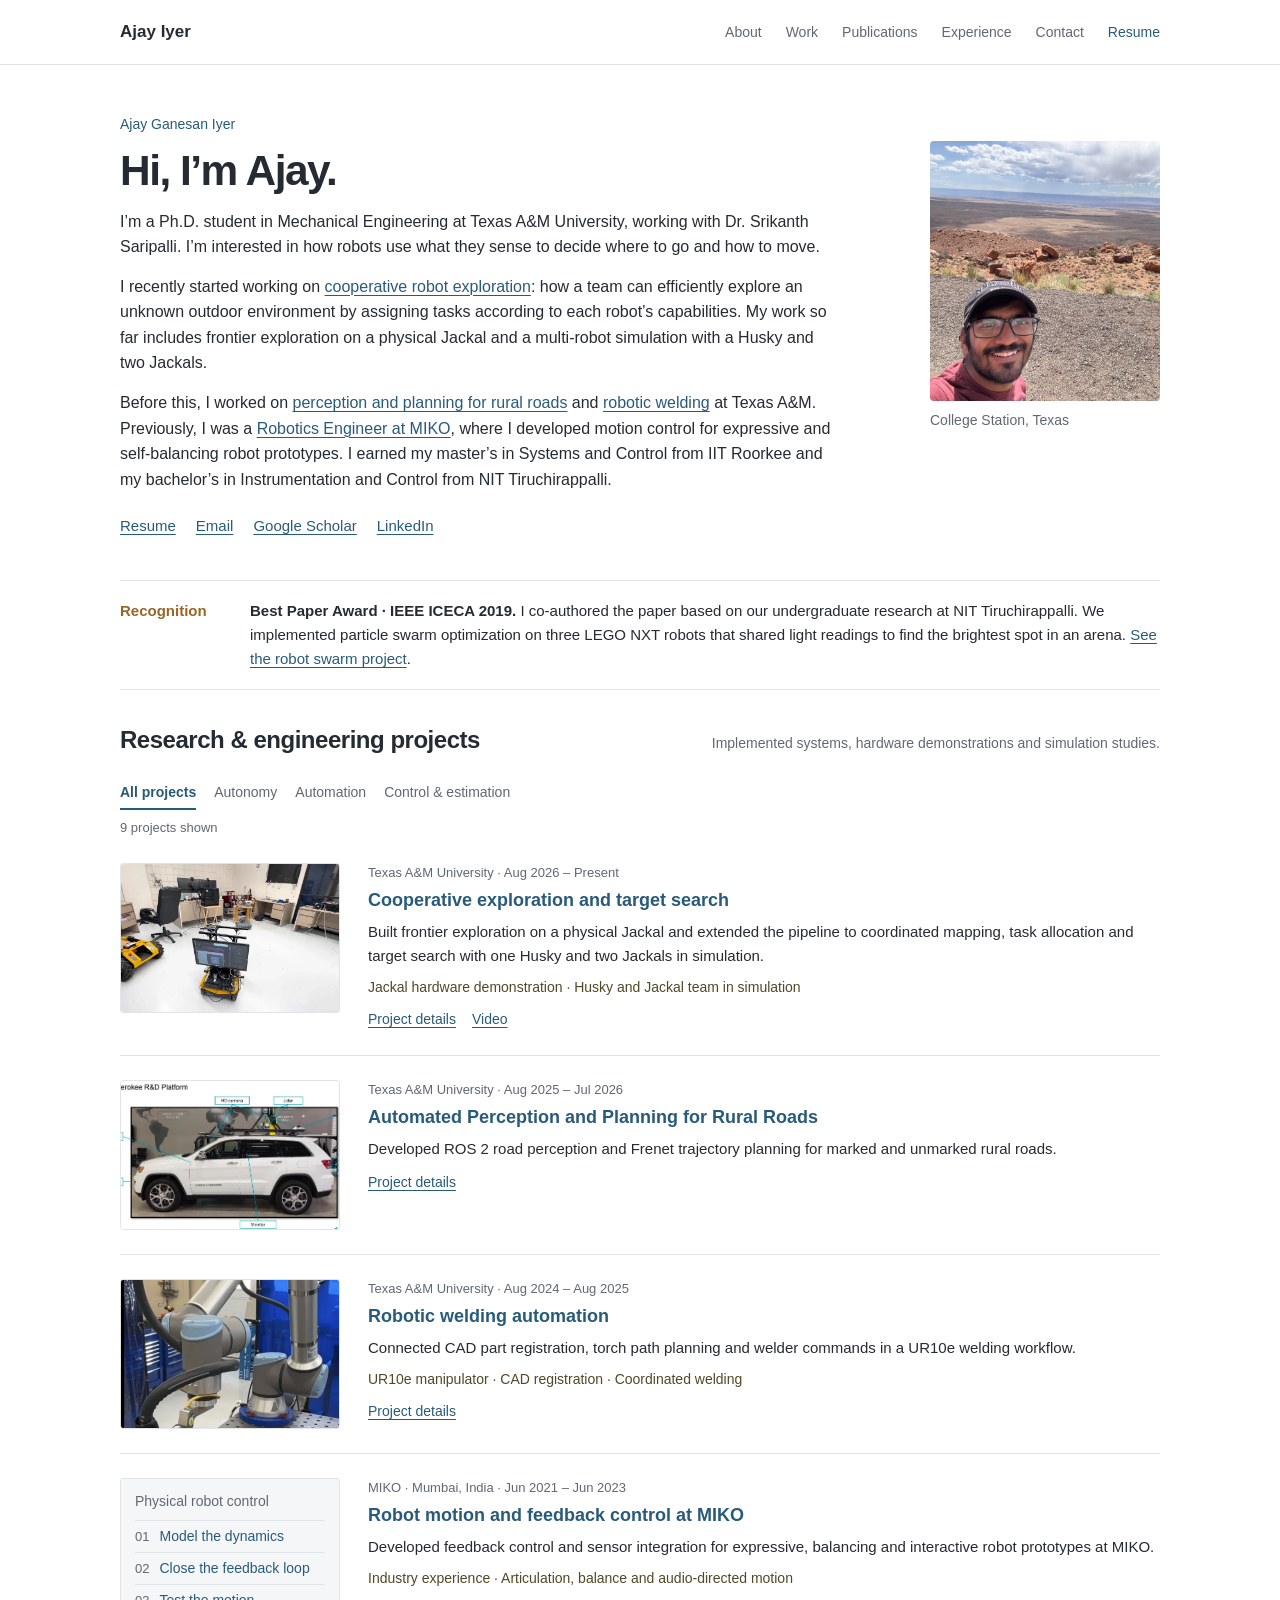
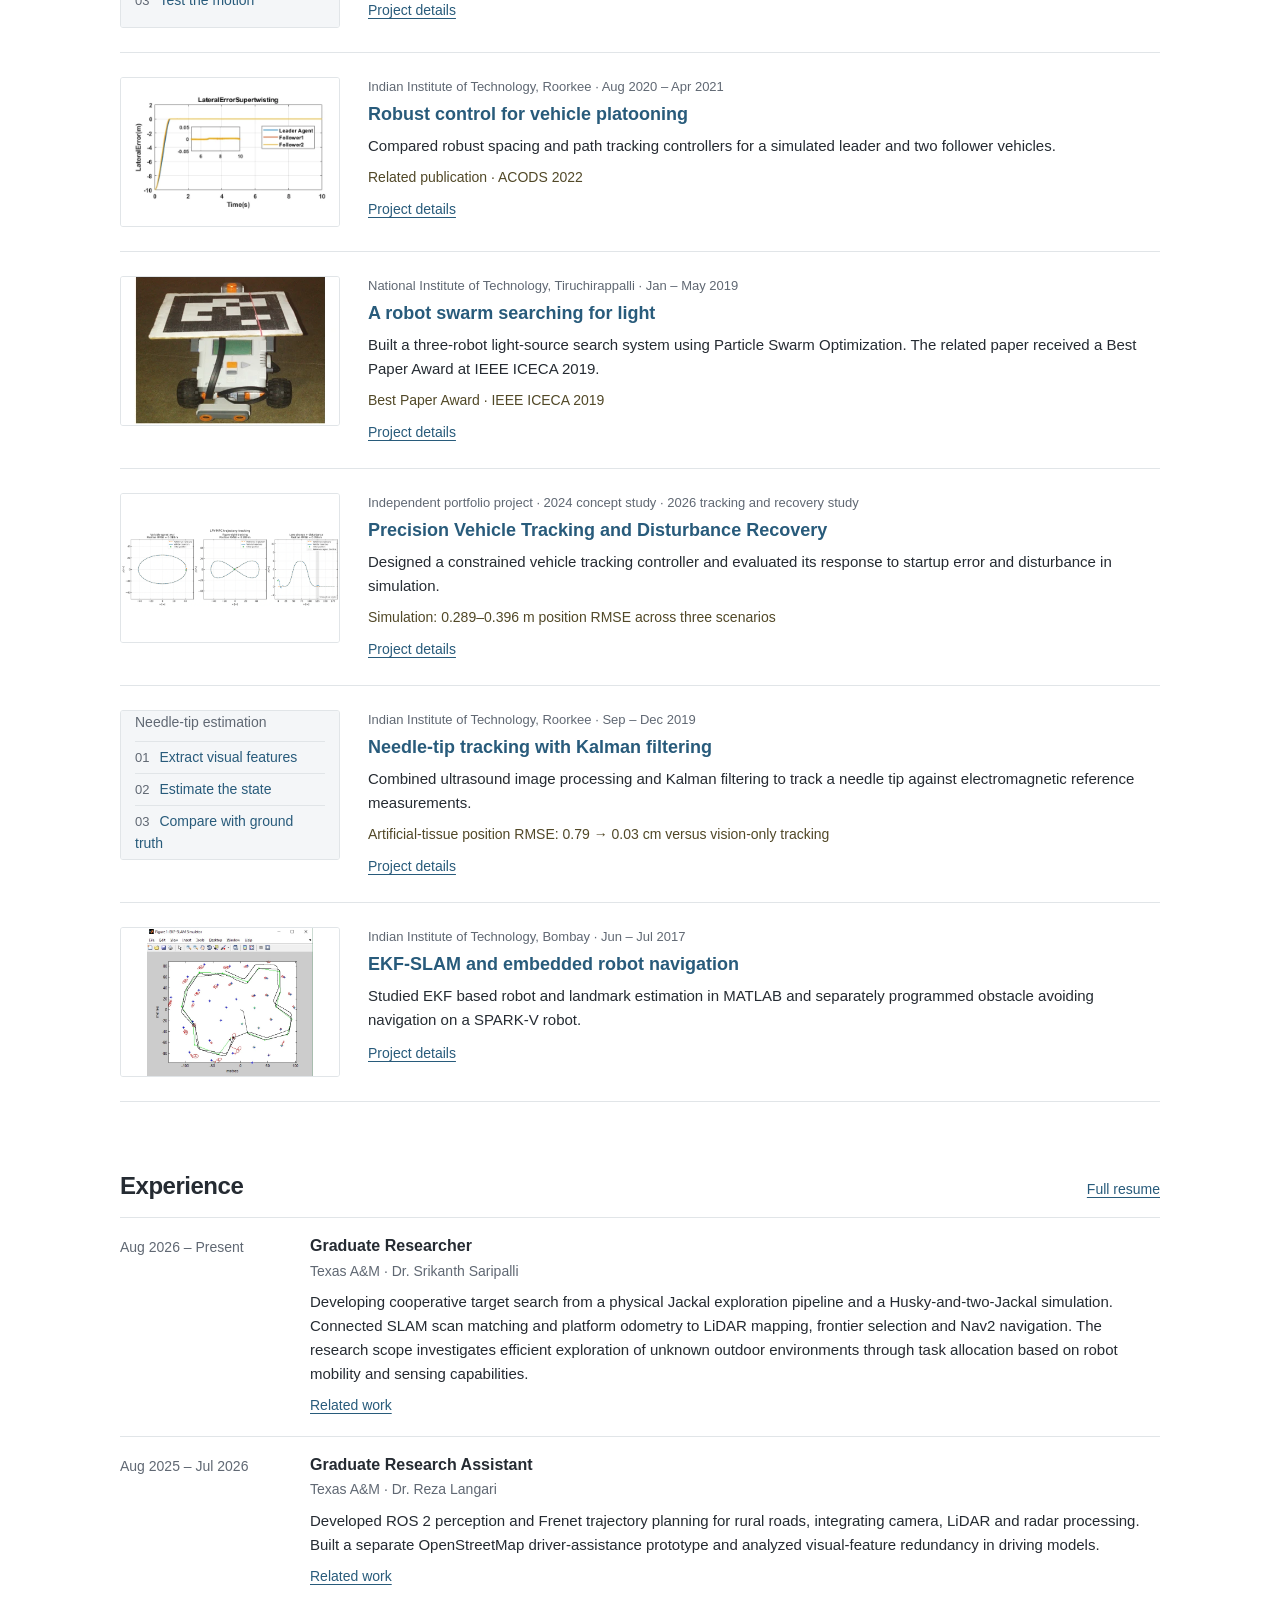
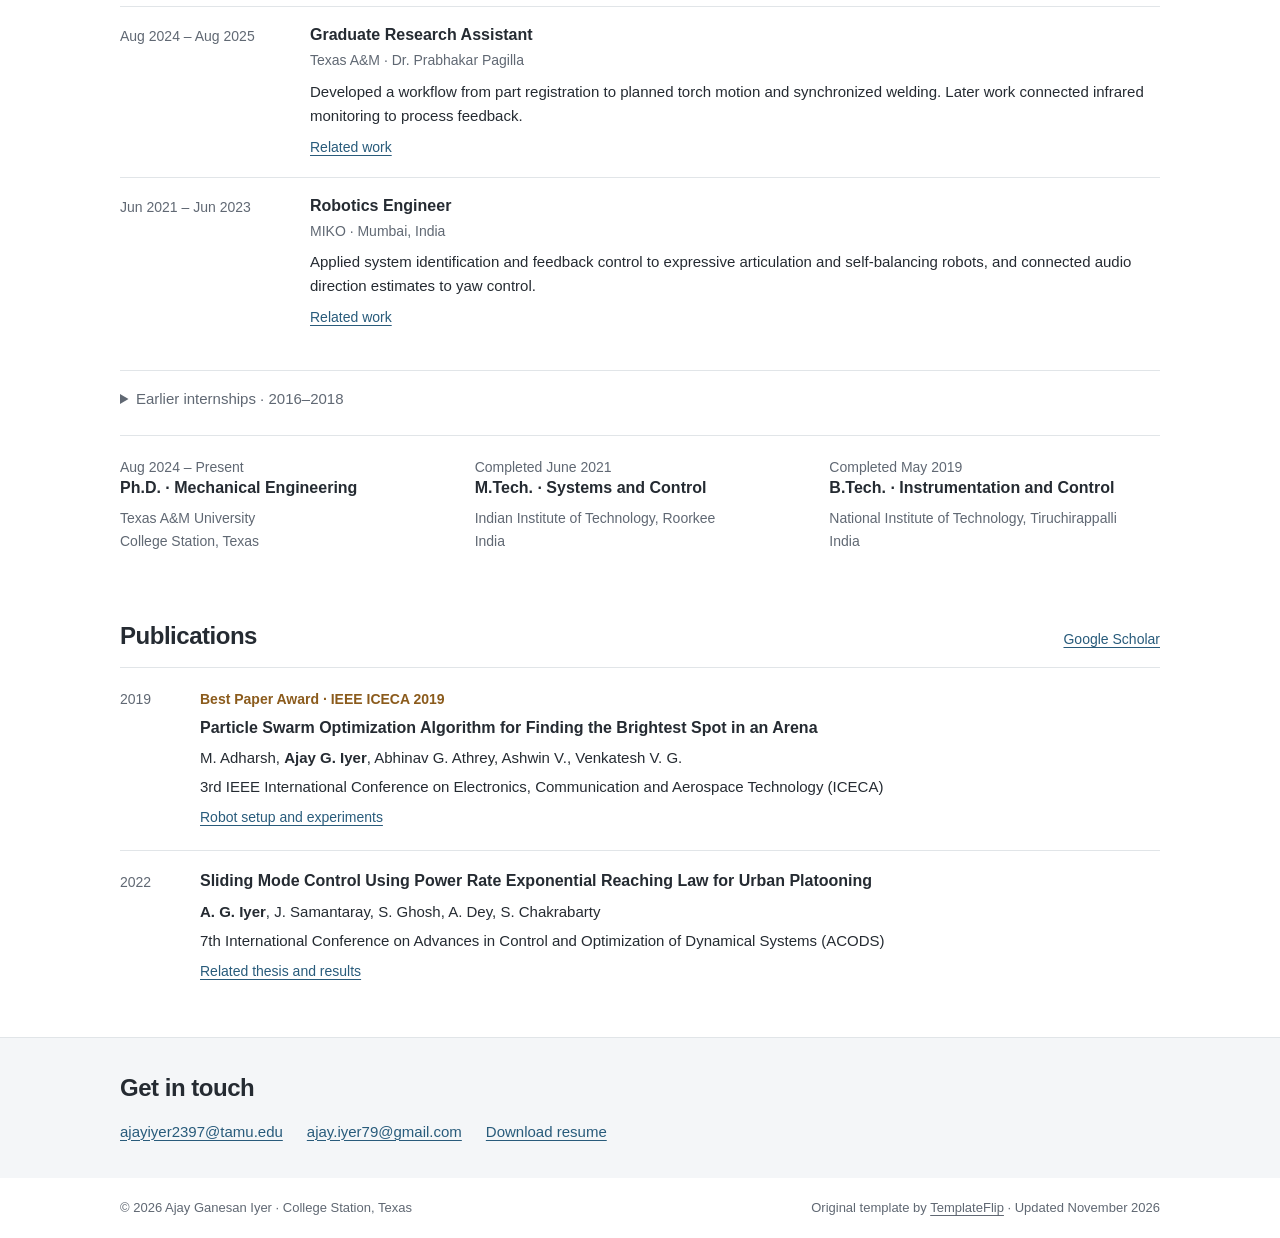
==== commit cf5aac4a: "update profile" ====
--- a/index.html
+++ b/index.html
@@ -2,7 +2,7 @@
 <html lang="en"><head><meta charset="utf-8"><meta name="viewport" content="width=device-width, initial-scale=1">
 <title>Ajay Iyer | Robotics, Planning &amp; Control</title><meta name="description" content="Ajay Ganesan Iyer, Mechanical Engineering Ph.D. student at Texas A&amp;M. Robotics research and industry experience in autonomous navigation, perception and control.">
 <meta name="theme-color" content="#164f42"><meta property="og:title" content="Ajay Iyer | Robotics, Planning &amp; Control"><meta property="og:description" content="Ajay Ganesan Iyer, Mechanical Engineering Ph.D. student at Texas A&amp;M. Robotics research and industry experience in autonomous navigation, perception and control."><meta property="og:type" content="website">
-<link rel="icon" href="assets/favicon.svg" type="image/svg+xml"><link rel="stylesheet" href="assets/site.css?v=f997a7a11558"><script src="assets/site.js" defer></script></head><body id="top">
+<link rel="icon" href="assets/favicon.svg" type="image/svg+xml"><link rel="stylesheet" href="assets/site.css?v=9757cda155a4"><script src="assets/site.js" defer></script></head><body id="top">
 <a class="skip" href="#main">Skip to content</a><header class="site-header"><div class="container header-inner">
 <a class="brand" href="#top">Ajay Iyer</a>
 <button class="menu-toggle" type="button" aria-expanded="false" aria-controls="navigation">Menu</button>
@@ -11,13 +11,18 @@
 <p>I’m a Ph.D. student in Mechanical Engineering at Texas A&amp;M University, working with Dr. Srikanth Saripalli. I’m interested in how robots use what they sense to decide where to go and how to move.</p>
 <p>I recently started working on <a href="projects/frontier-exploration.html">cooperative robot exploration</a>: how a team can efficiently explore an unknown outdoor environment by assigning tasks according to each robot’s capabilities. My work so far includes frontier exploration on a physical Jackal and a multi-robot simulation with a Husky and two Jackals.</p>
 <p>Before this, I worked on <a href="projects/autonomous-vehicles.html">perception and planning for rural roads</a> and <a href="projects/welding-automation.html">robotic welding</a> at Texas A&amp;M. Previously, I was a <a href="projects/miko-robotics.html">Robotics Engineer at MIKO</a>, where I developed motion control for expressive and self-balancing robot prototypes. I earned my master’s in Systems and Control from IIT Roorkee and my bachelor’s in Instrumentation and Control from NIT Tiruchirappalli.</p>
-<div class="profile-links"><a href="assets/documents/Ajay_Iyer_Resume.pdf?v=ccaf976e1b78">Resume</a><a href="mailto:ajayiyer2397@tamu.edu">Email</a><a href="https://scholar.google.com/citations?user=XCSeehYAAAAJ&amp;hl=en">Google Scholar</a><a href="https://www.linkedin.com/in/ajay-iyer-792299116/">LinkedIn</a></div><p class="opportunity">Seeking 2027 internships in robotics software and autonomous systems</p></div>
+<div class="profile-links"><a href="assets/documents/Ajay_Iyer_Resume.pdf?v=ccaf976e1b78">Resume</a><a href="mailto:ajayiyer2397@tamu.edu">Email</a><a href="https://scholar.google.com/citations?user=XCSeehYAAAAJ&amp;hl=en">Google Scholar</a><a href="https://www.linkedin.com/in/ajay-iyer-792299116/">LinkedIn</a></div></div>
 <figure class="profile-photo"><img src="assets/images/ajay-iyer.webp" width="1000" height="750" alt="Ajay Ganesan Iyer" fetchpriority="high"><figcaption>College Station, Texas</figcaption></figure></section>
-<div class="container"><aside class="recognition-note" aria-label="Research recognition"><span class="recognition-label">Recognition</span><p><strong>Best Paper Award, IEEE ICECA 2019.</strong> Our work on <a href="projects/robot-swarm.html">cooperative search with three robots</a> brought Particle Swarm Optimization onto physical hardware. Related control research was published at <a href="projects/vehicle-platooning.html">ACODS 2022</a>.</p></aside></div>
+<div class="container">
+  <aside class="recognition-note" aria-label="Research recognition">
+    <span class="recognition-label">Recognition</span>
+    <p><strong>Best Paper Award · IEEE ICECA 2019.</strong> I co-authored the paper based on our undergraduate research at NIT Tiruchirappalli. We implemented particle swarm optimization on three LEGO NXT robots that shared light readings to find the brightest spot in an arena. <a href="projects/robot-swarm.html">See the robot swarm project</a>.</p>
+  </aside>
+</div>
 <section class="section container" id="portfolio"><div class="section-heading"><h2>Research &amp; engineering projects</h2><p>Implemented systems, hardware demonstrations and simulation studies.</p></div>
 <div class="project-filters" role="group" aria-label="Filter projects"><button class="filter" data-filter="all" aria-pressed="true">All projects</button><button class="filter" data-filter="autonomy" aria-pressed="false">Autonomy</button><button class="filter" data-filter="automation" aria-pressed="false">Automation</button><button class="filter" data-filter="controls" aria-pressed="false">Control &amp; estimation</button></div><p id="filter-status" class="filter-status" role="status" aria-live="polite">9 projects shown</p><div class="project-list"><article class="project-card" data-category="autonomy"><a class="project-image" href="projects/frontier-exploration.html" aria-label="Cooperative exploration and target search"><img src="assets/images/jackal-lab.webp" alt="Physical Jackal robot with onboard display and LiDAR in the laboratory" loading="lazy" decoding="async"></a><div class="project-copy"><p class="project-meta">Texas A&amp;M University · Aug 2026 – Present</p><h3><a href="projects/frontier-exploration.html">Cooperative exploration and target search</a></h3><p>Built frontier exploration on a physical Jackal and extended the pipeline to coordinated mapping, task allocation and target search with one Husky and two Jackals in simulation.</p><p class="project-result">Jackal hardware demonstration · Husky and Jackal team in simulation</p><div class="project-links"><a href="projects/frontier-exploration.html">Project details</a><a href="https://youtu.be/m1SCAViXkgI" target="_blank" rel="noopener noreferrer">Video</a></div></div></article><article class="project-card" data-category="autonomy"><a class="project-image" href="projects/autonomous-vehicles.html" aria-label="Automated Perception and Planning for Rural Roads"><img src="assets/images/ava-vehicle.webp" alt="Annotated AVA research vehicle with its sensor locations" loading="lazy" decoding="async"></a><div class="project-copy"><p class="project-meta">Texas A&amp;M University · Aug 2025 – Jul 2026</p><h3><a href="projects/autonomous-vehicles.html">Automated Perception and Planning for Rural Roads</a></h3><p>Developed ROS 2 road perception and Frenet trajectory planning for marked and unmarked rural roads.</p><div class="project-links"><a href="projects/autonomous-vehicles.html">Project details</a></div></div></article><article class="project-card" data-category="automation"><a class="project-image" href="projects/welding-automation.html" aria-label="Robotic welding automation"><img src="assets/images/weld-hardware.webp" alt="UR10e robot and welding torch in the project work cell" loading="lazy" decoding="async"></a><div class="project-copy"><p class="project-meta">Texas A&amp;M University · Aug 2024 – Aug 2025</p><h3><a href="projects/welding-automation.html">Robotic welding automation</a></h3><p>Connected CAD part registration, torch path planning and welder commands in a UR10e welding workflow.</p><p class="project-result">UR10e manipulator · CAD registration · Coordinated welding</p><div class="project-links"><a href="projects/welding-automation.html">Project details</a></div></div></article><article class="project-card" data-category="automation"><a class="project-image" href="projects/miko-robotics.html" aria-label="Robot motion and feedback control at MIKO"><div class="diagram-preview"><p class="diagram-title">Physical robot control</p><div class="flow-line"><span>01</span>Model the dynamics</div><div class="flow-line"><span>02</span>Close the feedback loop</div><div class="flow-line"><span>03</span>Test the motion</div><small>Articulation · Balance · Interaction</small></div></a><div class="project-copy"><p class="project-meta">MIKO · Mumbai, India · Jun 2021 – Jun 2023</p><h3><a href="projects/miko-robotics.html">Robot motion and feedback control at MIKO</a></h3><p>Developed feedback control and sensor integration for expressive, balancing and interactive robot prototypes at MIKO.</p><p class="project-result">Industry experience · Articulation, balance and audio-directed motion</p><div class="project-links"><a href="projects/miko-robotics.html">Project details</a></div></div></article><article class="project-card" data-category="controls"><a class="project-image" href="projects/vehicle-platooning.html" aria-label="Robust control for vehicle platooning"><img src="assets/images/platoon-lateral.webp" alt="Master&#x27;s thesis plot of lateral tracking error using super-twisting control" loading="lazy" decoding="async"></a><div class="project-copy"><p class="project-meta">Indian Institute of Technology, Roorkee · Aug 2020 – Apr 2021</p><h3><a href="projects/vehicle-platooning.html">Robust control for vehicle platooning</a></h3><p>Compared robust spacing and path tracking controllers for a simulated leader and two follower vehicles.</p><p class="project-result">Related publication · ACODS 2022</p><div class="project-links"><a href="projects/vehicle-platooning.html">Project details</a></div></div></article><article class="project-card" data-category="autonomy"><a class="project-image" href="projects/robot-swarm.html" aria-label="A robot swarm searching for light"><img src="assets/images/pso-robot.webp" alt="LEGO NXT robot carrying an ArUco tracking marker" loading="lazy" decoding="async"></a><div class="project-copy"><p class="project-meta">National Institute of Technology, Tiruchirappalli · Jan – May 2019</p><h3><a href="projects/robot-swarm.html">A robot swarm searching for light</a></h3><p>Built a three-robot light-source search system using Particle Swarm Optimization. The related paper received a Best Paper Award at IEEE ICECA 2019.</p><p class="project-result">Best Paper Award · IEEE ICECA 2019</p><div class="project-links"><a href="projects/robot-swarm.html">Project details</a></div></div></article><article class="project-card" data-category="controls"><a class="project-image" href="projects/vehicle-mpc.html" aria-label="Precision Vehicle Tracking and Disturbance Recovery"><img src="assets/images/vehicle-tracking-paths.webp" alt="Vehicle tracking plots for an oval, figure-eight, and disturbed lane-change route, with full-run position errors" loading="lazy" decoding="async"></a><div class="project-copy"><p class="project-meta">Independent portfolio project · 2024 concept study · 2026 tracking and recovery study</p><h3><a href="projects/vehicle-mpc.html">Precision Vehicle Tracking and Disturbance Recovery</a></h3><p>Designed a constrained vehicle tracking controller and evaluated its response to startup error and disturbance in simulation.</p><p class="project-result">Simulation: 0.289–0.396 m position RMSE across three scenarios</p><div class="project-links"><a href="projects/vehicle-mpc.html">Project details</a></div></div></article><article class="project-card" data-category="controls"><a class="project-image" href="projects/needle-tracking.html" aria-label="Needle-tip tracking with Kalman filtering"><div class="diagram-preview"><p class="diagram-title">Needle-tip estimation</p><div class="flow-line"><span>01</span>Extract visual features</div><div class="flow-line"><span>02</span>Estimate the state</div><div class="flow-line"><span>03</span>Compare with ground truth</div><small>Ultrasound · Kalman filtering</small></div></a><div class="project-copy"><p class="project-meta">Indian Institute of Technology, Roorkee · Sep – Dec 2019</p><h3><a href="projects/needle-tracking.html">Needle-tip tracking with Kalman filtering</a></h3><p>Combined ultrasound image processing and Kalman filtering to track a needle tip against electromagnetic reference measurements.</p><p class="project-result">Artificial-tissue position RMSE: 0.79 → 0.03 cm versus vision-only tracking</p><div class="project-links"><a href="projects/needle-tracking.html">Project details</a></div></div></article><article class="project-card" data-category="autonomy"><a class="project-image" href="projects/ekf-slam.html" aria-label="EKF-SLAM and embedded robot navigation"><img src="assets/images/slam-map.webp" alt="MATLAB EKF-SLAM simulation showing a robot path and landmark estimates" loading="lazy" decoding="async"></a><div class="project-copy"><p class="project-meta">Indian Institute of Technology, Bombay · Jun – Jul 2017</p><h3><a href="projects/ekf-slam.html">EKF-SLAM and embedded robot navigation</a></h3><p>Studied EKF based robot and landmark estimation in MATLAB and separately programmed obstacle avoiding navigation on a SPARK-V robot.</p><div class="project-links"><a href="projects/ekf-slam.html">Project details</a></div></div></article></div></section><section class="section" id="experience"><div class="container"><div class="section-heading"><h2>Experience</h2><a href="assets/documents/Ajay_Iyer_Resume.pdf?v=ccaf976e1b78">Full resume</a></div><article class="timeline-row"><div class="timeline-date">Aug 2026 – Present</div><div><h3>Graduate Researcher</h3><p class="role">Texas A&M · Dr. Srikanth Saripalli</p><p>Developing cooperative target search from a physical Jackal exploration pipeline and a Husky-and-two-Jackal simulation. Connected SLAM scan matching and platform odometry to LiDAR mapping, frontier selection and Nav2 navigation. The research scope investigates efficient exploration of unknown outdoor environments through task allocation based on robot mobility and sensing capabilities.</p><a href="projects/frontier-exploration.html">Related work </a></div></article><article class="timeline-row"><div class="timeline-date">Aug 2025 – Jul 2026</div><div><h3>Graduate Research Assistant</h3><p class="role">Texas A&M · Dr. Reza Langari</p><p>Developed ROS 2 perception and Frenet trajectory planning for rural roads, integrating camera, LiDAR and radar processing. Built a separate OpenStreetMap driver-assistance prototype and analyzed visual-feature redundancy in driving models.</p><a href="projects/autonomous-vehicles.html">Related work </a></div></article><article class="timeline-row"><div class="timeline-date">Aug 2024 – Aug 2025</div><div><h3>Graduate Research Assistant</h3><p class="role">Texas A&M · Dr. Prabhakar Pagilla</p><p>Developed a workflow from part registration to planned torch motion and synchronized welding. Later work connected infrared monitoring to process feedback.</p><a href="projects/welding-automation.html">Related work </a></div></article><article class="timeline-row"><div class="timeline-date">Jun 2021 – Jun 2023</div><div><h3>Robotics Engineer</h3><p class="role">MIKO · Mumbai, India</p><p>Applied system identification and feedback control to expressive articulation and self-balancing robots, and connected audio direction estimates to yaw control.</p><a href="projects/miko-robotics.html">Related work </a></div></article><details class="extra-work" id="earlier-experience"><summary>Earlier internships · 2016–2018</summary><div class="extra-grid"><article><h3>Technical University of Berlin</h3><p>May–Jul 2018 · Simulation and control of absorption heat transformers using Siemens TIA Portal, PID and ON–OFF control, and communication between LabVIEW and PLC systems.</p></article><article><h3>Indian Institute of Technology, Bombay</h3><p>Jun–Jul 2017 · EKF-SLAM simulation in MATLAB and embedded obstacle-avoiding navigation on a SPARK-V robot.</p><a href="projects/ekf-slam.html">Read the project </a></article><article><h3>NITIE · Seat stabilization</h3><p>Dec 2017 · A PID-controlled seat-stabilization prototype and physiological monitoring using heart-rate and accelerometer sensors.</p></article><article><h3>NITIE · AGV study</h3><p>Dec 2016–Jan 2017 · Study of automated guided vehicles, sensor classifications, and embedded sensing for interaction systems.</p></article></div></details>
 <div class="education"><article><p class="eyebrow">Aug 2024 – Present</p><h3>Ph.D. · Mechanical Engineering</h3><p>Texas A&M University<br>College Station, Texas</p></article><article><p class="eyebrow">Completed June 2021</p><h3>M.Tech. · Systems and Control</h3><p>Indian Institute of Technology, Roorkee<br>India</p></article><article><p class="eyebrow">Completed May 2019</p><h3>B.Tech. · Instrumentation and Control</h3><p>National Institute of Technology, Tiruchirappalli<br>India</p></article></div></div></section>
 <section class="section about-band" id="publications"><div class="container"><div class="section-heading"><div><h2>Publications</h2></div><a class="text-link" href="https://scholar.google.com/citations?user=XCSeehYAAAAJ&hl=en">Google Scholar </a></div>
 <article class="publication"><div class="year">2019</div><div><p class="paper-award">Best Paper Award · IEEE ICECA 2019</p><h3>Particle Swarm Optimization Algorithm for Finding the Brightest Spot in an Arena</h3><p>M. Adharsh, <strong>Ajay G. Iyer</strong>, Abhinav G. Athrey, Ashwin V., Venkatesh V. G.</p><p>3rd IEEE International Conference on Electronics, Communication and Aerospace Technology (ICECA)</p><a class="text-link" href="projects/robot-swarm.html">Robot setup and experiments </a></div></article><article class="publication"><div class="year">2022</div><div><h3>Sliding Mode Control Using Power Rate Exponential Reaching Law for Urban Platooning</h3><p><strong>A. G. Iyer</strong>, J. Samantaray, S. Ghosh, A. Dey, S. Chakrabarty</p><p>7th International Conference on Advances in Control and Optimization of Dynamical Systems (ACODS)</p><a class="text-link" href="projects/vehicle-platooning.html">Related thesis and results </a></div></article>
 </div></section>
-<section class="section contact" id="contact"><div class="container"><h2>Get in touch</h2><p>I’m seeking 2027 internships in robotics software, autonomous navigation, perception and control.</p><div class="contact-links"><a href="mailto:ajayiyer2397@tamu.edu">ajayiyer2397@tamu.edu</a><a href="mailto:ajay.iyer79@gmail.com">ajay.iyer79@gmail.com</a><a href="assets/documents/Ajay_Iyer_Resume.pdf?v=ccaf976e1b78">Download resume</a></div></div></section></main><footer class="site-footer"><div class="container footer-inner"><p>© 2026 Ajay Ganesan Iyer · College Station, Texas</p><p>Original template by <a href="https://templateflip.com">TemplateFlip</a> · Updated November 2026</p></div></footer></body></html>+<section class="section contact" id="contact"><div class="container"><h2>Get in touch</h2><div class="contact-links"><a href="mailto:ajayiyer2397@tamu.edu">ajayiyer2397@tamu.edu</a><a href="mailto:ajay.iyer79@gmail.com">ajay.iyer79@gmail.com</a><a href="assets/documents/Ajay_Iyer_Resume.pdf?v=ccaf976e1b78">Download resume</a></div></div></section></main><footer class="site-footer"><div class="container footer-inner"><p>© 2026 Ajay Ganesan Iyer · College Station, Texas</p><p>Original template by <a href="https://templateflip.com">TemplateFlip</a> · Updated November 2026</p></div></footer></body></html>
--- a/assets/site.css
+++ b/assets/site.css
@@ -37,13 +37,12 @@
 .profile { display: grid; grid-template-columns: minmax(0,1fr) 230px; gap: 56px; align-items: start; padding-top: 48px; padding-bottom: 28px; }
 .profile-role { font-size: .875rem; color: var(--green); font-weight: 500; margin-bottom: 8px; }
 .profile-affiliation { font-size: 1rem; color: var(--muted); line-height: 1.5; margin-bottom: 22px; }
-.profile-copy > p:not(.profile-role):not(.profile-affiliation):not(.opportunity) { max-width: 720px; }
+.profile-copy > p:not(.profile-role):not(.profile-affiliation) { max-width: 720px; }
 .profile-photo { padding-top: 28px; }
 .profile-photo img { width: 230px; height: 260px; object-fit: cover; object-position: 28% 65%; border-radius: 4px; }
 .profile-photo figcaption { color: var(--muted); font-size: .875rem; margin-top: 8px; }
 .profile-links { display: flex; flex-wrap: wrap; gap: 20px; margin: 22px 0 14px; font-size: .9375rem; }
 .profile-links a { font-weight: 500; }
-.opportunity { color: var(--muted); font-size: .875rem; margin-bottom: 0; }
 .recognition-note { display: grid; grid-template-columns: 110px minmax(0,1fr); gap: 20px; padding: 18px 0; border-top: 1px solid var(--line); border-bottom: 1px solid var(--line); font-size: .9375rem; }
 .recognition-label { color: var(--accent); font-weight: 600; }
 .recognition-note p { margin: 0; }
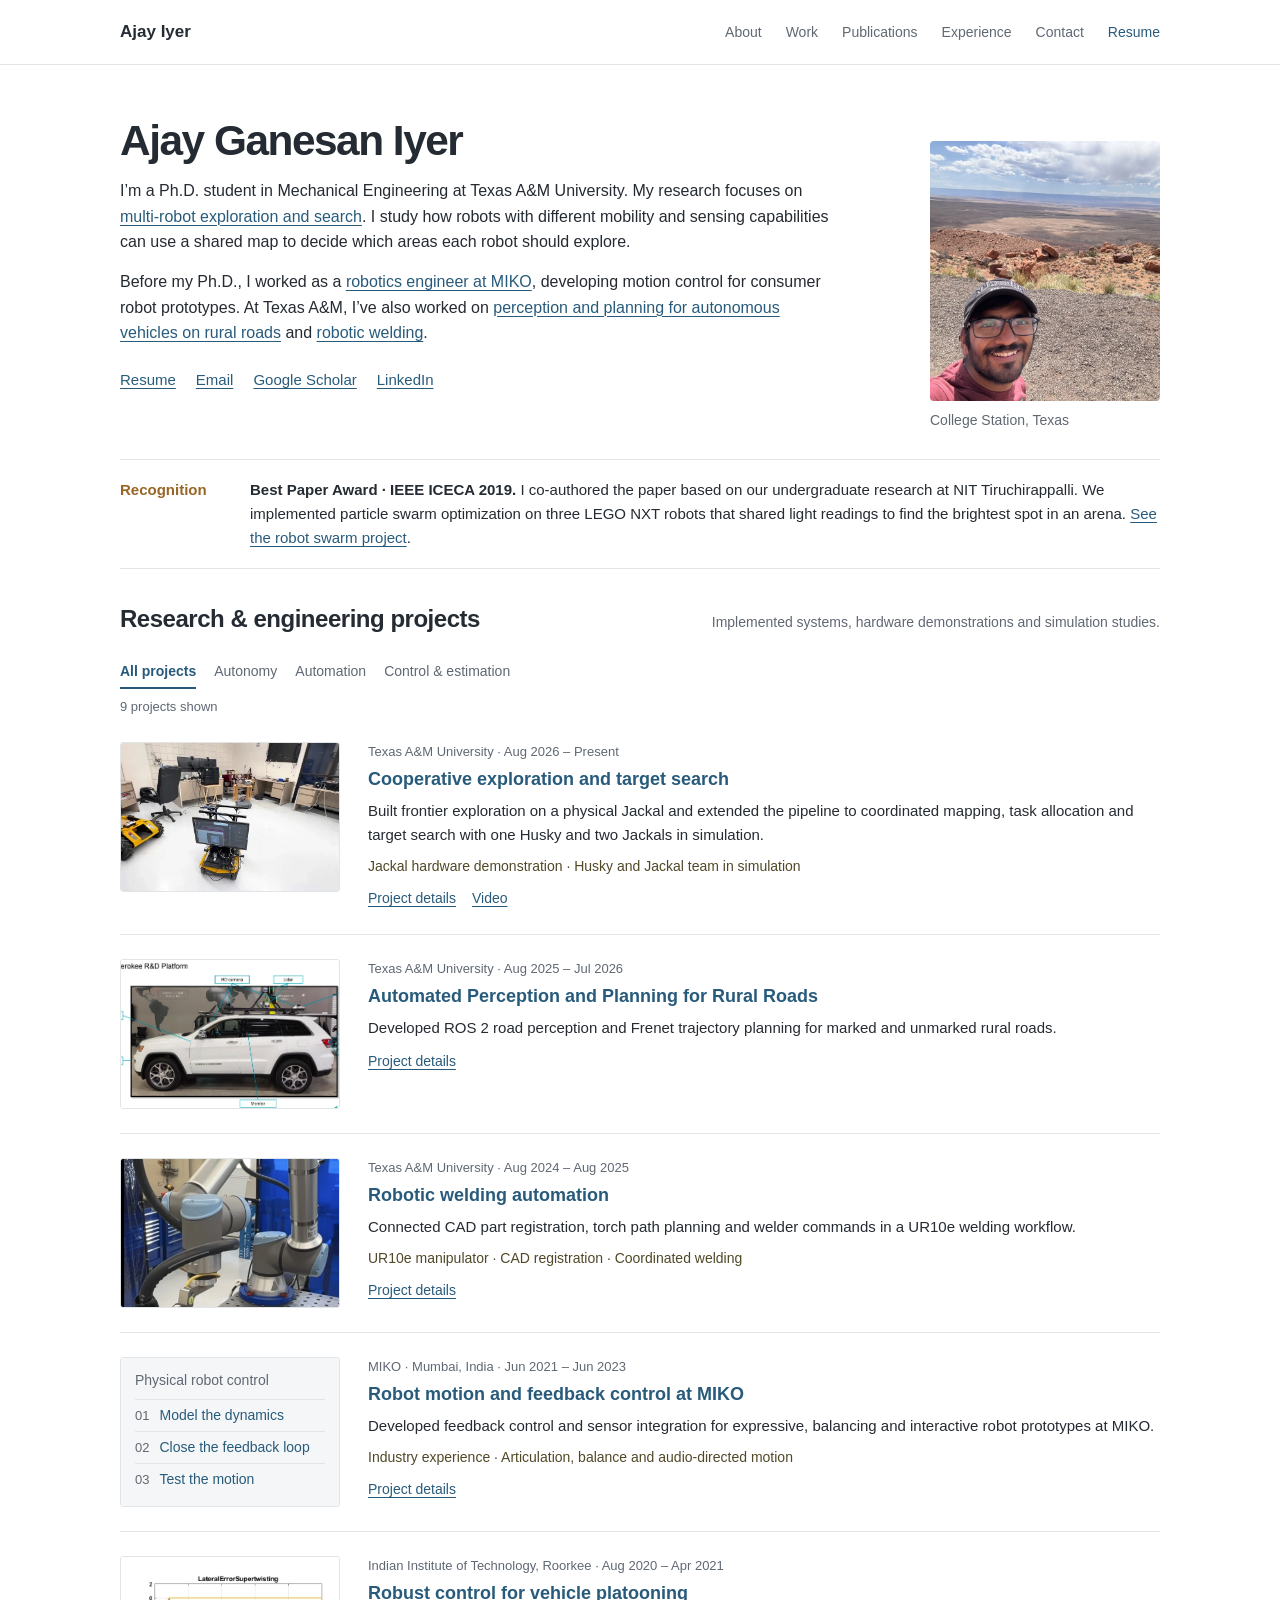
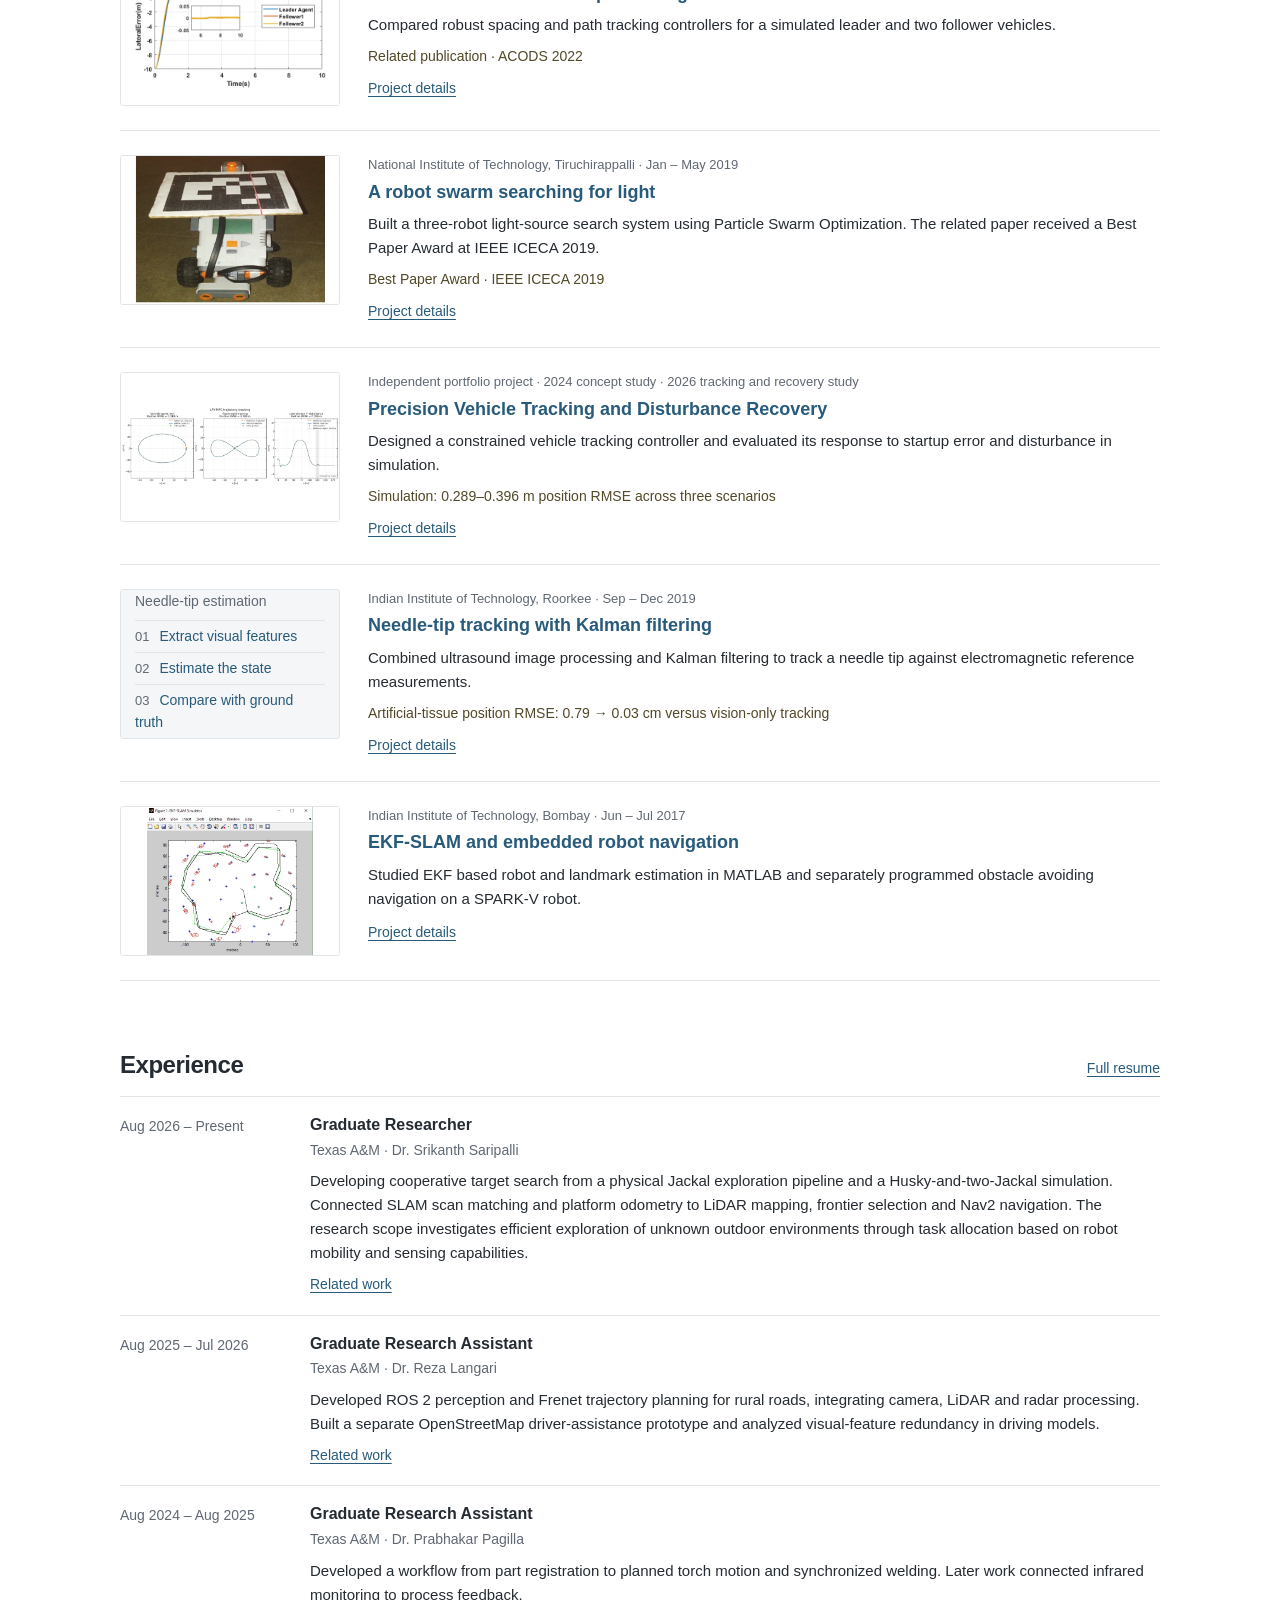
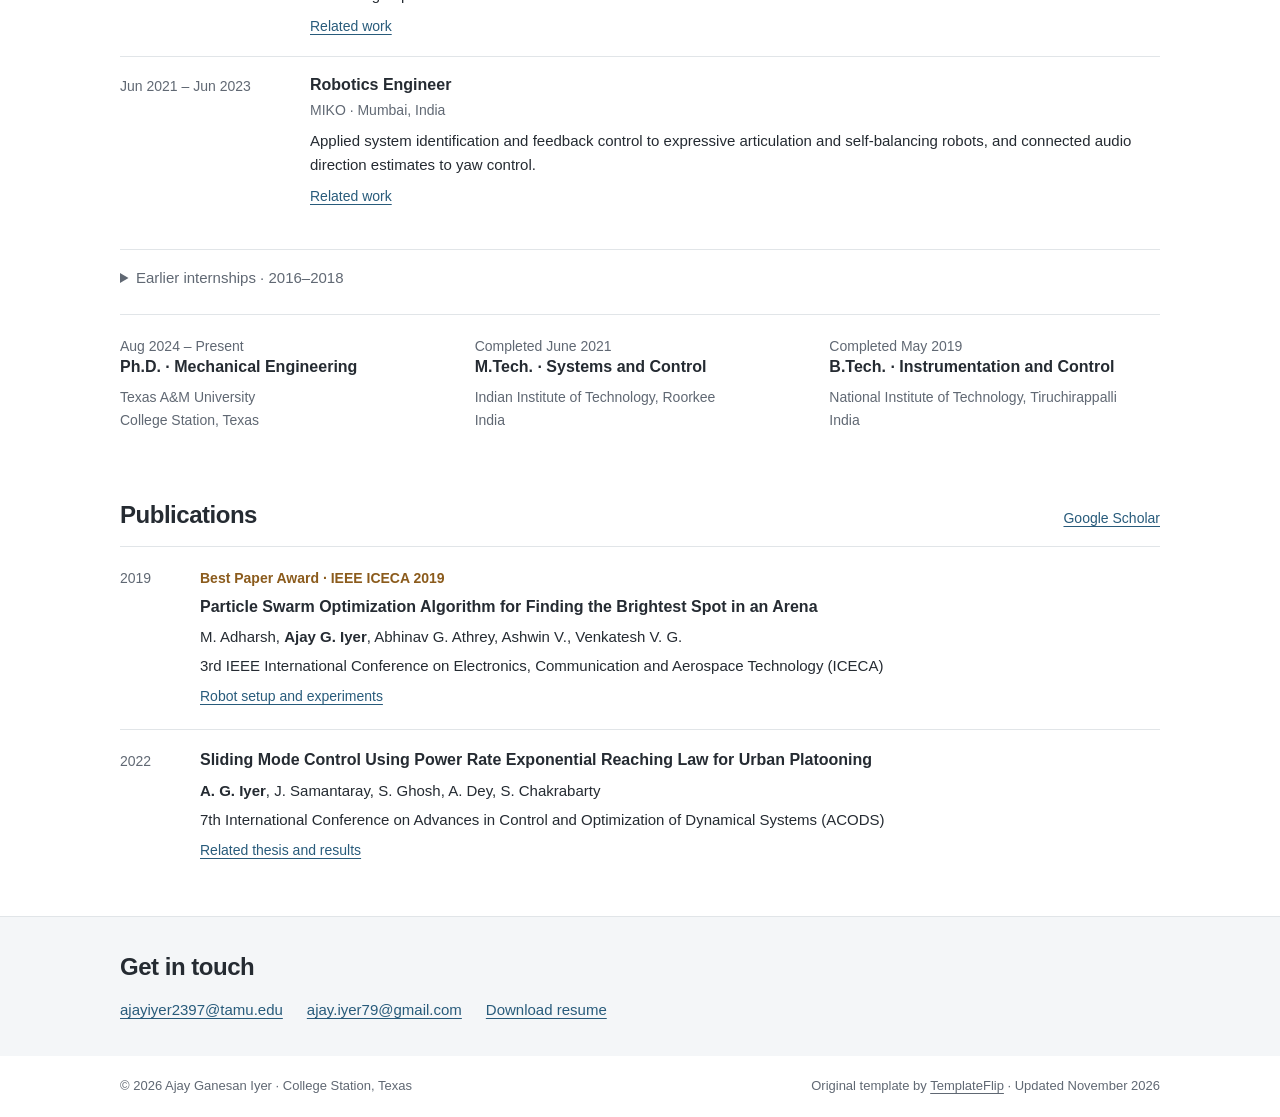
==== commit 0632bb61: "update website" ====
--- a/index.html
+++ b/index.html
@@ -7,10 +7,10 @@
 <a class="brand" href="#top">Ajay Iyer</a>
 <button class="menu-toggle" type="button" aria-expanded="false" aria-controls="navigation">Menu</button>
 <nav class="nav" id="navigation" aria-label="Main navigation"><a href="#about">About</a><a href="#portfolio">Work</a><a href="#publications">Publications</a><a href="#experience">Experience</a><a href="#contact">Contact</a><a class="nav-resume" href="assets/documents/Ajay_Iyer_Resume.pdf?v=ccaf976e1b78">Resume </a></nav>
-</div></header><main id="main"><section class="profile container" id="about" aria-labelledby="hero-title"><div class="profile-copy"><p class="profile-role">Ajay Ganesan Iyer</p><h1 id="hero-title">Hi, I’m Ajay.</h1>
-<p>I’m a Ph.D. student in Mechanical Engineering at Texas A&amp;M University, working with Dr. Srikanth Saripalli. I’m interested in how robots use what they sense to decide where to go and how to move.</p>
-<p>I recently started working on <a href="projects/frontier-exploration.html">cooperative robot exploration</a>: how a team can efficiently explore an unknown outdoor environment by assigning tasks according to each robot’s capabilities. My work so far includes frontier exploration on a physical Jackal and a multi-robot simulation with a Husky and two Jackals.</p>
-<p>Before this, I worked on <a href="projects/autonomous-vehicles.html">perception and planning for rural roads</a> and <a href="projects/welding-automation.html">robotic welding</a> at Texas A&amp;M. Previously, I was a <a href="projects/miko-robotics.html">Robotics Engineer at MIKO</a>, where I developed motion control for expressive and self-balancing robot prototypes. I earned my master’s in Systems and Control from IIT Roorkee and my bachelor’s in Instrumentation and Control from NIT Tiruchirappalli.</p>
+</div></header><main id="main"><section class="profile container" id="about" aria-labelledby="hero-title"><div class="profile-copy">
+<h1 id="hero-title">Ajay Ganesan Iyer</h1>
+<p>I’m a Ph.D. student in Mechanical Engineering at Texas A&amp;M University. My research focuses on <a href="projects/frontier-exploration.html">multi-robot exploration and search</a>. I study how robots with different mobility and sensing capabilities can use a shared map to decide which areas each robot should explore.</p>
+<p>Before my Ph.D., I worked as a <a href="projects/miko-robotics.html">robotics engineer at MIKO</a>, developing motion control for consumer robot prototypes. At Texas A&amp;M, I’ve also worked on <a href="projects/autonomous-vehicles.html">perception and planning for autonomous vehicles on rural roads</a> and <a href="projects/welding-automation.html">robotic welding</a>.</p>
 <div class="profile-links"><a href="assets/documents/Ajay_Iyer_Resume.pdf?v=ccaf976e1b78">Resume</a><a href="mailto:ajayiyer2397@tamu.edu">Email</a><a href="https://scholar.google.com/citations?user=XCSeehYAAAAJ&amp;hl=en">Google Scholar</a><a href="https://www.linkedin.com/in/ajay-iyer-792299116/">LinkedIn</a></div></div>
 <figure class="profile-photo"><img src="assets/images/ajay-iyer.webp" width="1000" height="750" alt="Ajay Ganesan Iyer" fetchpriority="high"><figcaption>College Station, Texas</figcaption></figure></section>
 <div class="container">
